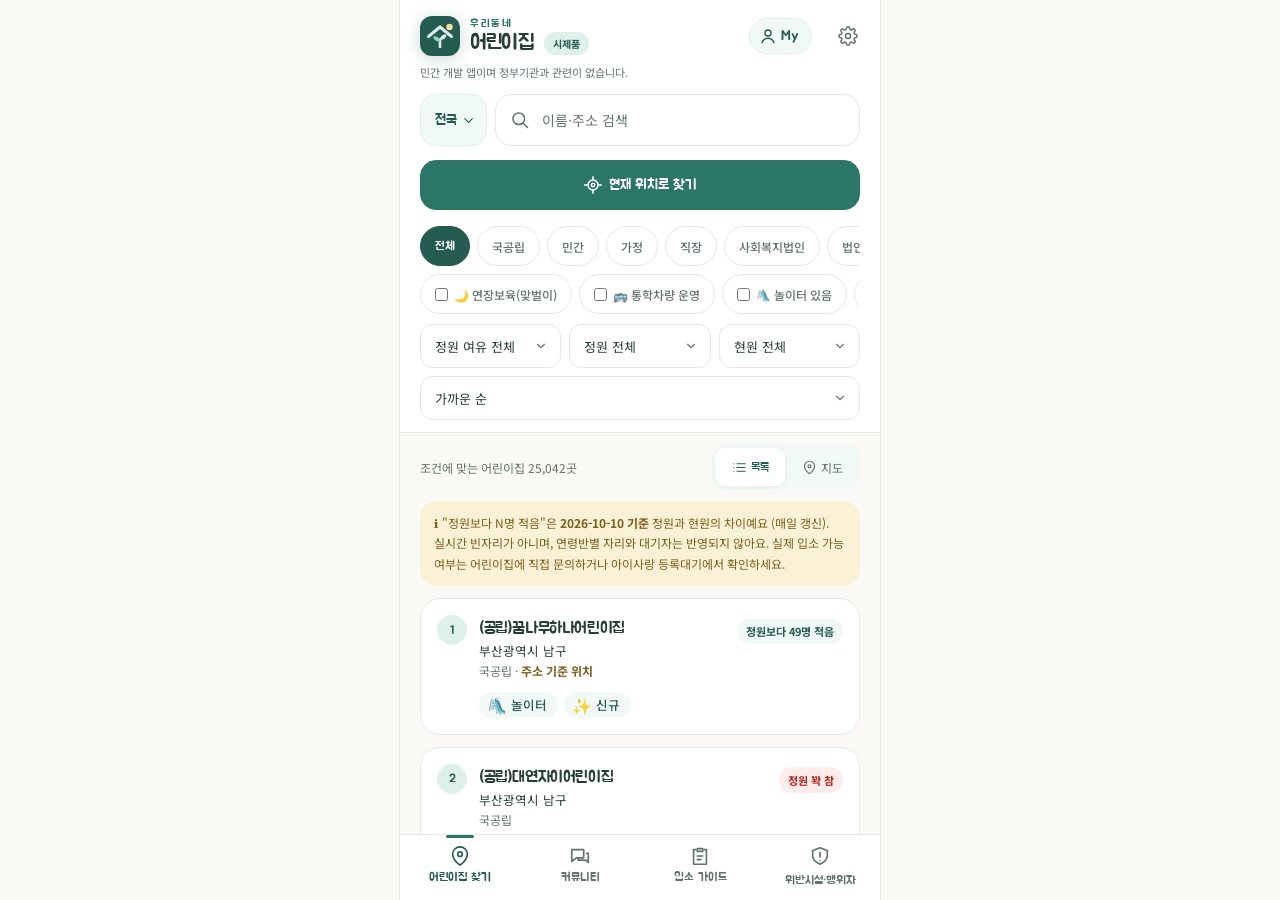
==== app/index.html @ 5fd199f4 "최신 앱 반영: 사진·커뮤니티·마이·평가(디자인), 전국 보기, 아이사랑 딥링크·등록대기·특수보육 필터 준비, 지도 스타일 ID, 지역 맞춤·클러스터 버그 수정, 매일 품질 점검(" ====
<!doctype html>
<html lang="ko">
<head>
<meta charset="utf-8">
<meta name="viewport" content="width=device-width, initial-scale=1, viewport-fit=cover">
<meta name="theme-color" content="#FFFFFF">
<title>우리동네 어린이집</title>
<link rel="preconnect" href="https://fonts.googleapis.com">
<link href="https://fonts.googleapis.com/css2?family=Jua&family=Noto+Sans+KR:wght@400;500;700&display=swap" rel="stylesheet">
<style>
  :root {
    --bg:#FAF9F5; --surface:#fff; --text:#253E36; --muted:#62736B; --line:#E3EAE5;
    --accent:#2B7668; --accent-strong:#245C52; --accent-soft:#DDF1EA; --accent-subtle:#F0F9F6;
    --warn:#7B601A; --warn-soft:#FBF1D6; --danger:#B3261E; --danger-soft:#FDECEA; --star:#E0A82E;
    --r12:12px; --r16:16px; --r20:20px;
  }
  /* 라이트가 기본, 설정에서 다크 선택 시 data-theme="dark" */
  :root { color-scheme:light; }
  :root[data-theme="dark"] {
    color-scheme:dark;
    --bg:#101614; --surface:#18201D; --text:#E6EEEA; --muted:#9DB0A7; --line:#2B3833;
    --accent:#5FB7A3; --accent-strong:#8ED6C4; --accent-soft:#1F3A33; --accent-subtle:#1A2B26;
    --warn:#E9CB7A; --warn-soft:#332B16; --danger:#F2A39C; --danger-soft:#3A1D1B; --star:#F0C04A;
  }
  :root[data-theme="dark"] .chip.on, :root[data-theme="dark"] .pager button[aria-current="page"] { background:var(--accent); border-color:var(--accent); color:#0E1F1A; }
  :root[data-theme="dark"] .brand-mark { background:var(--accent-soft); color:var(--accent-strong); }
  :root[data-theme="dark"] .btn.primary { color:#0E1F1A; }
  :root[data-theme="dark"] .btn.primary:hover { background:var(--accent-strong); }
  :root[data-theme="dark"] .house-art { background:var(--accent-soft); }
  :root[data-theme="dark"] .house-art > span { background:rgba(0,0,0,.45); color:var(--accent-strong); }
  :root[data-theme="dark"] select { background-image:url("data:image/svg+xml,%3Csvg xmlns='http://www.w3.org/2000/svg' viewBox='0 0 24 24' fill='none' stroke='%239DB0A7' stroke-width='2' stroke-linecap='round'%3E%3Cpath d='m6 9 6 6 6-6'/%3E%3C/svg%3E"); }
  /* Style Editor 다크 스타일이 없을 때 임시로 지도 밝기만 낮춘다 */
  :root[data-theme="dark"] #map:not(.styled) > div:first-child { filter:brightness(.8) contrast(.95); }
  :root[data-theme="dark"] .toast { background:var(--accent-soft); color:var(--text); }
  :root[data-font="small"] body { zoom:.92; }
  :root[data-font="large"] body { zoom:1.12; }
  * { box-sizing:border-box; }
  html, body { margin:0; height:100%; max-width:100%; overflow-x:hidden; }
  body { background:var(--bg); color:var(--text); font-family:"Noto Sans KR","Malgun Gothic",system-ui,sans-serif; font-size:14px; display:flex; flex-direction:column; word-break:keep-all; -webkit-font-smoothing:antialiased; }
  button, input, select, textarea { font:inherit; }
  :focus-visible { outline:3px solid #B69548; outline-offset:2px; }
  svg.i { width:20px; height:20px; stroke:currentColor; stroke-width:1.8; fill:none; stroke-linecap:round; stroke-linejoin:round; flex:none; }

  header.app-header { padding:14px 20px 12px; background:var(--surface); }
  .brand-row { display:flex; align-items:center; gap:10px; }
  [hidden] { display:none !important; }

  /* My page */
  .my-btn { margin-left:auto; display:inline-flex; align-items:center; gap:4px; height:36px; padding:0 12px 0 9px; border:1px solid var(--accent-soft); border-radius:99px; background:var(--accent-subtle); color:var(--accent-strong); font-family:var(--font-cute, inherit); font-size:14px; cursor:pointer; }
  .my-btn svg { width:18px; height:18px; }
  .brand-row .my-btn + .gear { margin-left:4px; }
  .fav-btn { margin-left:auto; color:var(--muted); }
  .fav-btn.on { color:#C2453A; } .fav-btn.on svg { fill:currentColor; }
  body.my-mode > header.app-header, body.my-mode > main, body.my-mode > nav.tabs { display:none; }
  .mypage { position:fixed; inset:0; z-index:12; display:flex; flex-direction:column; background:var(--bg); max-width:480px; margin:0 auto; }
  .my-body { flex:1; overflow:auto; padding:16px 20px 28px; display:grid; gap:14px; align-content:start; }
  .my-profile { display:flex; align-items:center; gap:12px; padding:16px; border-radius:var(--r20); background:var(--surface); border:1px solid var(--line); }
  .my-avatar { width:52px; height:52px; border-radius:99px; background:var(--accent-soft); color:var(--accent-strong); display:grid; place-items:center; flex:none; }
  .my-avatar svg { width:28px; height:28px; }
  .my-profile b { font-family:var(--font-cute, inherit); font-weight:400; font-size:18px; display:block; }
  .my-profile small { font-size:11px; color:var(--muted); }
  .my-login { margin-left:auto; flex:none; min-height:36px; border-radius:99px; font-size:12px; }
  .my-child { display:flex; align-items:center; gap:12px; width:100%; text-align:left; padding:14px 16px; border:0; border-radius:var(--r16); background:#FBF1D6; color:#7B601A; cursor:pointer; }
  .my-child b { display:block; font-size:14px; } .my-child small { font-size:11px; opacity:.85; }
  .my-child > svg:last-child { margin-left:auto; width:16px; height:16px; }
  .my-ic svg { width:26px; height:26px; }
  .my-stats { display:grid; grid-template-columns:repeat(3,1fr); background:var(--surface); border:1px solid var(--line); border-radius:var(--r16); }
  .my-stats button { border:0; background:none; padding:12px 4px; display:grid; gap:2px; cursor:pointer; color:var(--text); }
  .my-stats button + button { border-left:1px solid var(--line); }
  .my-stats b { font-family:var(--font-cute, inherit); font-weight:400; font-size:22px; color:var(--accent-strong); }
  .my-stats span { font-size:12px; color:var(--muted); }
  .my-sec { background:var(--surface); border:1px solid var(--line); border-radius:var(--r20); padding:14px 16px; display:grid; gap:8px; }
  .my-sec h3 { display:flex; align-items:center; gap:6px; font-size:15px; margin:0; }
  .my-sec h3 svg { width:18px; height:18px; color:var(--accent); }
  .my-sec-head { display:flex; align-items:center; justify-content:space-between; }
  .my-sec-head button { border:0; background:none; color:var(--muted); font-size:12px; cursor:pointer; padding:6px; }
  .my-empty { font-size:12px; color:var(--muted); margin:2px 0; }
  .my-dc { display:flex; align-items:center; gap:8px; width:100%; text-align:left; padding:12px 14px; border:1px solid var(--line); border-radius:var(--r12); background:var(--surface); cursor:pointer; color:inherit; }
  .my-dc > span { flex:1; min-width:0; } .my-dc b { display:block; font-size:14px; overflow:hidden; text-overflow:ellipsis; white-space:nowrap; } .my-dc small { font-size:11px; color:var(--muted); }
  .my-dc > svg:last-child { width:16px; height:16px; color:var(--muted); flex:none; }
  .my-unfav { border:0; background:none; color:#C2453A; cursor:pointer; padding:6px; display:grid; } .my-unfav svg { fill:currentColor; }
  .my-recent { display:flex; gap:8px; overflow-x:auto; scrollbar-width:none; padding-bottom:2px; }
  .my-chip { flex:0 0 auto; max-width:150px; text-align:left; border:1px solid var(--line); background:var(--bg); border-radius:var(--r12); padding:10px 12px; cursor:pointer; color:inherit; }
  .my-chip b { display:block; font-size:13px; overflow:hidden; text-overflow:ellipsis; white-space:nowrap; } .my-chip small { font-size:11px; color:var(--muted); }
  .my-compare-cta, .my-clear { width:100%; min-height:46px; border-radius:var(--r16); }
  .my-menu { background:var(--surface); border:1px solid var(--line); border-radius:var(--r20); overflow:hidden; }
  .my-menu > * { display:flex; align-items:center; gap:10px; width:100%; min-height:52px; padding:0 16px; border:0; border-bottom:1px solid var(--line); background:none; color:var(--text); font-size:14px; text-decoration:none; cursor:pointer; text-align:left; }
  .my-menu > *:last-child { border-bottom:0; }
  .my-menu svg { width:18px; height:18px; color:var(--accent); } .my-menu span { flex:1; } .my-menu small { color:var(--muted); font-size:12px; }
  .my-menu > * > svg:last-child { width:14px; height:14px; color:var(--muted); }
  .my-row { padding:8px 0; border-bottom:1px solid var(--line); } .my-row:last-child { border-bottom:0; }
  .my-row b { display:block; font-size:13px; font-weight:500; } .my-row small { font-size:11px; color:var(--muted); }
  .my-table-wrap { overflow-x:auto; border:1px solid var(--line); border-radius:var(--r16); background:var(--surface); }
  .my-table { width:100%; border-collapse:collapse; font-size:12px; min-width:320px; }
  .my-table th, .my-table td { padding:10px 8px; border-bottom:1px solid var(--line); text-align:center; vertical-align:middle; }
  .my-table thead th { font-family:var(--font-cute, inherit); font-weight:400; font-size:13px; color:var(--accent-strong); background:var(--accent-subtle); }
  .my-table tbody th { text-align:left; color:var(--muted); font-weight:500; white-space:nowrap; }
  .my-table tr:last-child > * { border-bottom:0; }
  .my-table td.best, .my-best-sample { color:#1E7A4C; font-weight:700; background:#E6F4EC; }
  .my-best-sample { padding:0 4px; border-radius:4px; }
  .my-class { display:grid; grid-template-columns:1fr 1fr; gap:8px; }
  .my-class div { background:var(--accent-subtle); border-radius:var(--r12); padding:12px; display:grid; gap:4px; }
  .my-class span { font-size:11px; color:var(--muted); } .my-class b { font-family:var(--font-cute, inherit); font-weight:400; font-size:20px; color:var(--accent-strong); }
  .my-child-form .btn { width:100%; }


  /* 귀여운 포인트 글꼴(Jua): 로고·제목·카드 이름·탭·버튼. 본문은 Noto Sans KR 유지 */
  :root { --font-cute:"Jua","Noto Sans KR","Malgun Gothic",sans-serif; }
  .wm-main, .wm-sub, .region, .section h2, .detail-name, .detail-header h2, .facts h3, .photos-head h3, .visit-note h3,
  ol.rank .t b, ol.rank .no, .metrics strong, .sheet-top h2, .card h3, .steps b, .hero h3,
  .cm-head h2, .cm-title, .cm-post h1, .cm-policy h3, .cm-fab, .cm-owner-head b, .cm-takedown b,
  nav.tabs button span, .btn.primary, .action-row .btn, .chip.on, .segments button[aria-pressed="true"], .pager button[aria-current="page"] {
    font-family:var(--font-cute); font-weight:400 !important;
  }
  .wm-main { font-size:23px; letter-spacing:-.3px; }
  .wm-sub { letter-spacing:.12em; }
  ol.rank .t b { font-size:17px; letter-spacing:-.2px; }
  .detail-name, .cm-head h2, .section h2 { font-size:24px; letter-spacing:-.3px; }
  .cm-title { font-size:17px; letter-spacing:-.2px; }
  nav.tabs button span { font-size:12px; }
  ol.rank .t small.area { display:block; color:var(--text); font-size:12.5px; }

  /* 시설 사진 */
  dialog#sheet { max-height:calc(100dvh - 40px); overflow:auto; }
  .photo-hero { position:relative; height:220px; background:#DDF1EA; }
  .photo-track { display:flex; height:100%; overflow-x:auto; scroll-snap-type:x mandatory; scrollbar-width:none; }
  .photo-track::-webkit-scrollbar { display:none; }
  .photo-track img { flex:0 0 100%; width:100%; height:100%; object-fit:cover; scroll-snap-align:start; cursor:zoom-in; }
  .photo-badge, .photo-index { position:absolute; bottom:10px; font-size:10px; padding:3px 9px; border-radius:99px; }
  .photo-badge { left:12px; background:rgba(255,255,255,.88); color:#245C52; font-weight:700; }
  .photo-index { right:12px; background:rgba(23,57,47,.7); color:#fff; }
  .photos-head { display:flex; align-items:baseline; gap:6px; margin-bottom:10px; }
  .photos-head h3 { font-size:16px; margin:0; }
  .photos-head span { font-size:12px; color:var(--muted); }
  .photo-strip { display:flex; gap:8px; overflow-x:auto; scrollbar-width:none; margin-bottom:10px; }
  .photo-strip .thumb { flex:0 0 72px; height:72px; padding:0; border:1px solid var(--line); border-radius:12px; overflow:hidden; cursor:pointer; background:none; }
  .photo-strip .thumb img { width:100%; height:100%; object-fit:cover; display:block; }
  .photo-empty { font-size:12px; color:var(--muted); margin:0; }
  .owner-upload { width:100%; display:flex; align-items:center; gap:10px; border:1px dashed #8BBFB2; background:var(--accent-subtle); color:var(--accent-strong); border-radius:var(--r16); padding:12px 14px; text-align:left; cursor:pointer; }
  .owner-upload span { display:grid; gap:2px; font-size:13px; }
  .owner-upload small { font-size:11px; color:var(--muted); }
  .owner-upload svg:last-child { margin-left:auto; width:16px; height:16px; }
  .upload-form fieldset { border:0; margin:0 0 16px; padding:0; display:grid; gap:8px; }
  .upload-form legend { font-size:14px; font-weight:700; margin-bottom:8px; padding:0; }
  .upload-form legend small { font-weight:400; color:var(--muted); font-size:11px; }
  .upload-form .field { display:grid; gap:6px; font-size:12px; color:var(--muted); }
  .upload-form .field input, .upload-form .field select, .upload-form .field textarea { width:100%; border:1px solid var(--line); border-radius:var(--r12); padding:10px 12px; font-size:14px; color:var(--text); background-color:var(--surface); }
  .upload-form .field input, .upload-form .field select { height:46px; }
  .upload-form .field input:focus, .upload-form .field textarea:focus { outline:none; border-color:var(--accent); box-shadow:0 0 0 2px var(--accent-soft); }
  .upload-form .note { margin:0; }
  .pick { display:flex; align-items:center; justify-content:center; gap:8px; min-height:52px; border:1px dashed #8BBFB2; border-radius:var(--r12); background:var(--accent-subtle); color:var(--accent-strong); font-weight:700; font-size:13px; cursor:pointer; }
  .pick input { position:absolute; width:1px; height:1px; opacity:0; }
  .pick:focus-within { outline:3px solid #B69548; outline-offset:2px; }
  .pick-grid { display:grid; grid-template-columns:repeat(4,1fr); gap:6px; }
  .pick-grid:empty { display:none; }
  .pick-item { position:relative; aspect-ratio:1; border-radius:10px; overflow:hidden; border:1px solid var(--line); }
  .pick-item img { width:100%; height:100%; object-fit:cover; display:block; }
  .pick-item button { position:absolute; top:3px; right:3px; width:24px; height:24px; border:0; border-radius:99px; background:rgba(23,57,47,.75); color:#fff; font-size:15px; line-height:1; cursor:pointer; }
  .upload-form .check { margin:0; font-size:12px; }
  .upload-form .submit { width:100%; min-height:50px; border-radius:var(--r16); margin:4px 0 8px; }
  .upload-form .submit:disabled { opacity:.45; cursor:not-allowed; }
  .upload-form .cm-pick { margin-bottom:4px; }
  .form-error { font-size:12px; color:var(--danger); background:var(--danger-soft); padding:10px 12px; border-radius:var(--r12); margin:0 0 8px; }
  .viewer-img { width:100%; max-height:56vh; object-fit:contain; border-radius:var(--r12); background:var(--bg); display:block; margin-bottom:10px; }
  .viewer-actions { display:flex; gap:8px; flex-wrap:wrap; }
  .viewer-actions .btn { flex:1; }
  .btn.danger { color:var(--danger); border-color:var(--danger-soft); background:var(--danger-soft); font-weight:700; }

  /* 커뮤니티 */
  body.post-mode > header.app-header, body.post-mode nav.tabs { display:none; }
  body.post-mode main { overflow:hidden; }
  body.post-mode #view-community.active { display:flex; flex-direction:column; height:100%; }
  .cm-head { display:flex; align-items:flex-start; justify-content:space-between; gap:12px; padding:18px 20px 8px; }
  .cm-head h2 { font-size:22px; letter-spacing:-.6px; margin:0; }
  .cm-head p { font-size:12px; color:var(--muted); margin:4px 0 0; }
  .badge.sample { background:#F5DEA0; color:#7B601A; }
  .cm-rules { position:relative; margin:8px 20px 4px; padding:16px; border-radius:var(--r16); background:#FDECEA; color:#8C1D18; border:1.5px solid #F2A39C; border-left:6px solid #B3261E; }
  .cm-rules b { font-size:14px !important; }
  .cm-rules strong { font-weight:700; text-decoration:underline; text-decoration-color:#F2A39C; text-underline-offset:3px; }
  .cm-rules ul { margin:8px 0 10px; padding-left:18px; display:grid; gap:4px; font-size:12px; line-height:1.6; }
  .cm-rules > a { font-size:12px; font-weight:700; color:#B3261E; }
  .cm-rules b { font-size:13px; } .cm-rules p { margin:4px 0 0; font-size:12px; line-height:1.7; }
  .cm-rules button { position:absolute; top:6px; right:6px; width:36px; height:36px; border:0; background:none; color:inherit; cursor:pointer; display:grid; place-items:center; border-radius:99px; }
  .cm-rules button svg { width:16px; height:16px; }
  .cm-rules a, .src a { color:inherit; font-weight:700; text-underline-offset:3px; }
  .cm-cats { padding:8px 20px 4px; }
  .cm-sort { display:flex; align-items:center; justify-content:space-between; padding:8px 20px 4px; font-size:12px; color:var(--muted); }
  .cm-sort .segments button { min-width:62px; height:34px; }
  .cm-list { list-style:none; margin:0; padding:8px 20px 12px; display:grid; gap:10px; }
  .cm-card { width:100%; display:grid; gap:6px; text-align:left; background:var(--surface); border:1px solid var(--line); border-radius:var(--r20); padding:16px; cursor:pointer; color:inherit; transition:border-color .15s; }
  .cm-card:hover { border-color:#8BBFB2; }
  .cm-blinded { background:var(--bg); border-style:dashed; }
  .cm-blinded .cm-title { color:var(--muted); font-size:14px; }
  .cm-cat { font-size:11px; font-weight:700; color:var(--accent-strong); }
  .cm-cat em { font-style:normal; font-weight:700; font-size:10px; background:#F5DEA0; color:#7B601A; padding:1px 6px; border-radius:99px; margin-left:4px; }
  .cm-title { font-size:16px; letter-spacing:-.4px; line-height:1.5; }
  .cm-body { font-size:13px; line-height:1.6; color:var(--muted); display:-webkit-box; -webkit-line-clamp:2; -webkit-box-orient:vertical; overflow:hidden; }
  .cm-daycare { display:inline-flex; align-items:center; gap:4px; justify-self:start; font-size:11px; color:var(--accent-strong); background:var(--accent-subtle); padding:4px 9px; border-radius:99px; }
  .cm-daycare svg { width:13px; height:13px; }
  .cm-meta { display:flex; justify-content:space-between; align-items:center; gap:8px; font-size:11px; color:var(--muted); margin-top:4px; }
  .cm-counts { display:flex; gap:10px; flex:none; }
  .cm-counts span { display:inline-flex; align-items:center; gap:3px; }
  .cm-counts svg { width:14px; height:14px; }
  .cm-counts .on { color:#C2453A; } .cm-counts .on svg { fill:currentColor; }
  .cm-empty { color:var(--muted); font-size:13px; padding:20px 0; text-align:center; list-style:none; }
  .cm-fab { position:fixed; z-index:15; right:max(16px, calc(50% - 224px)); bottom:calc(78px + env(safe-area-inset-bottom)); display:inline-flex; align-items:center; gap:6px; height:50px; padding:0 20px; border:0; border-radius:99px; background:#245C52; color:#fff; font-size:14px; font-weight:700; cursor:pointer; box-shadow:0 6px 20px rgba(36,92,82,.3); }
  .cm-fab:hover { background:var(--accent); }
  #view-community:not(.active) .cm-fab, body.post-mode .cm-fab { display:none; }
  .cm-post { padding:0 20px 20px; background:var(--surface); }
  .cm-post article { padding:16px 20px 18px; border-bottom:8px solid var(--bg); margin:0 -20px; }
  .cm-author { display:flex; align-items:center; gap:10px; }
  .cm-author b { font-size:13px; display:block; } .cm-author small { font-size:11px; color:var(--muted); }
  .cm-author .badge { margin-left:auto; }
  .cm-avatar { width:36px; height:36px; flex:none; border-radius:99px; background:var(--accent-soft); color:var(--accent-strong); display:grid; place-items:center; font-weight:700; font-size:14px; }
  .cm-avatar.sm { width:30px; height:30px; font-size:12px; }
  .cm-post h1 { font-size:20px; letter-spacing:-.5px; line-height:1.5; margin:16px 0 8px; }
  .cm-text { font-size:14px; line-height:1.8; margin:0 0 12px; }
  .cm-review-note { font-size:11px; color:#7B601A; background:#FBF1D6; padding:8px 10px; border-radius:var(--r12); margin:10px 0 0; }
  .cm-actions { display:flex; align-items:center; gap:14px; margin-top:14px; font-size:13px; color:var(--muted); }
  .cm-actions span { display:inline-flex; align-items:center; gap:4px; }
  .cm-actions svg { width:16px; height:16px; }
  .cm-like { display:inline-flex; align-items:center; gap:5px; height:38px; padding:0 14px; border:1px solid var(--line); border-radius:99px; background:var(--surface); color:var(--muted); font-size:13px; cursor:pointer; }
  .cm-like.on { color:#C2453A; border-color:#F2C4BE; background:#FDF1EF; font-weight:700; }
  .cm-like.on svg { fill:currentColor; }
  .cm-owner-reply { margin:14px 0 4px; padding:16px; border-radius:var(--r16); background:var(--accent-subtle); border-left:4px solid var(--accent); }
  .cm-owner-head { display:flex; align-items:center; gap:6px; color:var(--accent-strong); font-size:13px; }
  .cm-owner-head svg { width:16px; height:16px; }
  .cm-owner-head small { margin-left:auto; color:var(--muted); font-size:11px; }
  .cm-owner-reply p { margin:8px 0 6px; font-size:13px; line-height:1.7; }
  .cm-owner-by { font-size:11px; color:var(--muted); }
  .cm-owner-cta { margin:14px 0 4px; }
  .cm-comments { padding-top:8px; }
  .cm-comment { display:flex; gap:10px; padding:12px 0; border-bottom:1px solid var(--line); }
  .cm-comment b { font-size:12px; } .cm-comment small { font-size:11px; color:var(--muted); }
  .cm-comment p { margin:4px 0 0; font-size:13px; line-height:1.6; }
  .cm-del { margin-left:auto; flex:none; align-self:flex-start; border:0; background:none; color:var(--muted); font-size:11px; cursor:pointer; padding:4px; }
  .cm-delete, .cm-post > .btn { width:100%; margin-top:16px; }
  .cm-reply { display:flex; gap:8px; align-items:center; padding:10px 12px max(12px, env(safe-area-inset-bottom)) 20px; border-top:1px solid var(--line); background:var(--surface); flex:none; }
  .cm-reply input { flex:1; height:44px; border:1px solid var(--line); border-radius:99px; padding:0 16px; font-size:14px; background:var(--bg); color:var(--text); min-width:0; }
  .cm-reply input:focus { outline:none; border-color:var(--accent); }
  .cm-reply .icon-button { color:var(--accent-strong); }
  .cm-takedown { margin:16px 0; padding:16px; border-radius:var(--r16); background:#FBF1D6; color:#7B601A; }
  .cm-takedown b { font-size:14px; } .cm-takedown p { font-size:12px; line-height:1.7; margin:6px 0 10px; }
  .cm-takedown dl { margin:0; display:grid; gap:4px; font-size:12px; }
  .cm-takedown dl div { display:flex; gap:8px; } .cm-takedown dt { opacity:.75; min-width:60px; } .cm-takedown dd { margin:0; font-weight:700; }
  .cm-mine-blinded h3 { font-size:14px; margin:0 0 8px; }
  .cm-rights { width:100%; display:grid; gap:3px; text-align:left; border:1px solid var(--accent); background:var(--accent-subtle); color:var(--accent-strong); border-radius:var(--r12); padding:12px 14px; margin-bottom:12px; cursor:pointer; }
  .cm-rights b { font-size:14px; } .cm-rights small { font-size:11px; color:var(--muted); line-height:1.6; }
  .cm-write { padding:16px 20px 24px; display:grid; gap:16px; align-content:start; background:var(--surface); }
  .cm-write fieldset { border:0; margin:0; padding:0; }
  .cm-write legend, .cm-write .field > span { font-size:13px; font-weight:700; margin-bottom:8px; padding:0; display:block; color:var(--text); }
  .cm-write .field small { font-weight:400; color:var(--muted); }
  .cm-pick { display:flex; flex-wrap:wrap; gap:7px; }
  .cm-pick input { position:absolute; opacity:0; width:1px; height:1px; }
  .cm-pick .chip:focus-within { outline:3px solid #B69548; outline-offset:2px; }
  .cm-write .field { display:block; }
  .cm-write .field input, .cm-write textarea { width:100%; border:1px solid var(--line); border-radius:var(--r12); padding:12px; font-size:14px; background:var(--surface); color:var(--text); }
  .cm-write .field input { height:46px; }
  .cm-write .field input:focus { outline:none; border-color:var(--accent); box-shadow:0 0 0 2px var(--accent-soft); }
  .cm-guide { background:#FBF1D6; color:#7B601A; border-radius:var(--r16); padding:14px; }
  .cm-guide b { font-size:13px; } .cm-guide p { font-size:12px; line-height:1.7; margin:4px 0 0; }
  .cm-submit { width:100%; min-height:50px; border-radius:var(--r16); }
  .cm-submit:disabled { opacity:.45; cursor:not-allowed; }
  .cm-write .note { margin:0; }
  .cm-policy { padding:16px 20px 32px; background:var(--surface); }
  .cm-draft { font-size:12px; color:#7B601A; background:#FBF1D6; padding:10px 12px; border-radius:var(--r12); margin:0 0 8px; }
  .cm-policy section { padding:14px 0; border-bottom:1px solid var(--line); }
  .cm-policy h3 { font-size:15px; margin:0 0 8px; }
  .cm-policy ul { margin:0; padding-left:18px; display:grid; gap:6px; }
  .cm-policy li { font-size:13px; line-height:1.7; color:var(--text); }
  .cm-policy .src { padding:14px 0 0; }
  .search-area { display:flex; gap:8px; align-items:stretch; }
  .search-area .search-field { flex:1; min-width:0; }
  .radius-field { display:flex; align-items:center; gap:6px; min-height:44px; padding:0 0 0 14px; border:1px solid var(--line); border-radius:var(--r12); background:var(--surface); }
  .radius-field span { flex:none; font-size:12px; color:var(--muted); white-space:nowrap; }
  .radius-field select { flex:1; min-width:0; border:0; background-color:transparent; font-weight:700; color:var(--accent-strong); padding-left:0; min-height:42px; }
  .radius-field:focus-within { border-color:var(--accent); box-shadow:0 0 0 2px var(--accent-soft); }
  .region { flex:0 1 auto; max-width:42%; display:inline-flex; align-items:center; gap:4px; height:52px; padding:0 10px 0 14px; border:1px solid var(--accent-soft); background:var(--accent-subtle); color:var(--accent-strong); font-size:14px; font-weight:700; cursor:pointer; border-radius:var(--r16); }
  .region #regionLabel { overflow:hidden; text-overflow:ellipsis; white-space:nowrap; min-width:0; }
  .region svg { flex:none; }
  .region svg { width:15px; height:15px; }
  .region:hover { border-color:var(--accent); }
  .sheet-options.scroll { max-height:min(56vh, 440px); overflow:auto; padding-right:2px; }
  .sheet-options button.selected { background:var(--accent-subtle); border-color:var(--accent); color:var(--accent-strong); font-weight:700; }
  .sheet-options button small { color:var(--muted); font-weight:400; font-size:12px; }
  .sheet-back { display:inline-flex; align-items:center; gap:2px; border:0; background:none; color:var(--accent-strong); font-size:12px; font-weight:700; padding:6px 0; margin:-4px 0 6px; cursor:pointer; }
  .sheet-back svg { width:14px; height:14px; }
  .brand-mark { display:block; width:40px; height:40px; flex:none; filter:drop-shadow(0 3px 8px rgba(36,92,82,.22)); }
  h1.wordmark { display:flex; flex-direction:column; gap:1px; margin:0; line-height:1.1; }
  .wm-sub { font-size:11px; font-weight:700; letter-spacing:.18em; color:var(--accent); }
  .wm-main { font-size:21px; font-weight:700; letter-spacing:-.8px; color:var(--text); }
  .brand-row > .badge { align-self:flex-end; margin-bottom:3px; }
  header h1 { margin:0; font-size:20px; letter-spacing:-.6px; }
  header p { margin:6px 0 0; font-size:11px; color:var(--muted); }
  main { flex:1; overflow:auto; }
  .view { display:none; } .view.active { display:block; }

  nav.tabs { display:grid; background:var(--surface); border-top:1px solid var(--line); padding-bottom:env(safe-area-inset-bottom); }
  nav.tabs button { position:relative; border:0; background:none; color:var(--muted); font-size:11px; padding:10px 4px 12px; cursor:pointer; display:flex; flex-direction:column; align-items:center; gap:3px; min-height:62px; }
  nav.tabs button svg { width:22px; height:22px; }
  nav.tabs button[aria-selected="true"] { color:var(--accent-strong); font-weight:700; }
  nav.tabs button[aria-selected="true"]::before { content:""; position:absolute; top:0; left:calc(50% - 14px); width:28px; height:3px; border-radius:99px; background:var(--accent); }

  .toolbar { display:flex; flex-wrap:wrap; gap:8px; padding:4px 20px 12px; background:var(--surface); }
  .toolbar > * { flex:1 1 120px; min-width:0; }
  .name { overflow-wrap:anywhere; }
  select, .btn { font-size:13px; min-height:44px; padding:10px 14px; border-radius:var(--r12); border:1px solid var(--line); background-color:var(--surface); color:var(--text); text-decoration:none; display:inline-flex; align-items:center; justify-content:center; gap:6px; }
  select { appearance:none; -webkit-appearance:none; padding-right:34px; background-image:url("data:image/svg+xml,%3Csvg xmlns='http://www.w3.org/2000/svg' viewBox='0 0 24 24' fill='none' stroke='%2362736B' stroke-width='2' stroke-linecap='round'%3E%3Cpath d='m6 9 6 6 6-6'/%3E%3C/svg%3E"); background-repeat:no-repeat; background-position:right 12px center; background-size:14px; }
  .btn { cursor:pointer; font-weight:500; }
  .btn.primary { background:var(--accent); border-color:var(--accent); color:#fff; font-weight:700; }
  .btn.primary:hover { background:#245C52; }
  #locate { flex-basis:100%; border-radius:var(--r16); min-height:50px; font-size:14px; }

  .filters { padding:0 20px 8px; background:var(--surface); border-bottom:1px solid var(--line); }
  .chips { display:flex; gap:7px; overflow-x:auto; padding:4px 0; scrollbar-width:none; }
  .chips::-webkit-scrollbar { display:none; }
  .chip { flex:0 0 auto; font-size:12px; font-weight:500; height:40px; padding:0 14px; display:inline-flex; align-items:center; border-radius:999px; border:1px solid var(--line); background-color:var(--surface); color:var(--muted); cursor:pointer; white-space:nowrap; }
  select.chip { padding-right:32px; min-height:40px; }
  .chip.on { background:#245C52; border-color:#245C52; color:#fff; font-weight:700; }
  .chip.toggle:has(input:checked) { background:var(--accent-subtle); border-color:var(--accent); color:var(--accent-strong); font-weight:700; }
  .chip.toggle input { accent-color:var(--accent); margin:0 6px 0 0; }
  .toolbar.tight { padding:6px 0 4px; background:none; }

  #map { height:42vh; min-height:240px; margin:16px 20px 0; border-radius:var(--r20); border:1px solid var(--line); background:var(--accent-subtle); overflow:hidden; }
  .map-fallback { display:flex; align-items:center; justify-content:center; text-align:center; color:var(--muted); font-size:13px; line-height:1.7; padding:24px; height:100%; }
  .notice { margin:12px 20px; padding:12px 14px; border-radius:var(--r16); font-size:12px; line-height:1.7; background:var(--warn-soft); color:var(--warn); }

  ol.rank { list-style:none; margin:0; padding:0 20px 16px; display:grid; gap:12px; }
  ol.rank > li { background:var(--surface); border:1px solid var(--line); border-radius:var(--r20); transition:border-color .15s; }
  ol.rank > li:hover, ol.rank > li.open { border-color:#8BBFB2; }
  ol.rank .head { display:grid; grid-template-columns:30px 1fr auto; gap:12px; align-items:start; padding:16px; cursor:pointer; background:none; border:0; width:100%; text-align:left; color:inherit; }
  ol.rank .no { width:30px; height:30px; border-radius:50%; background:var(--accent-soft); color:var(--accent-strong); font-weight:700; display:flex; align-items:center; justify-content:center; font-size:12px; }
  ol.rank .t { min-width:0; }
  ol.rank .t b { display:block; font-size:16px; letter-spacing:-.4px; line-height:26px; overflow:hidden; text-overflow:ellipsis; white-space:nowrap; }
  ol.rank .t small { color:var(--muted); font-size:12px; }
  ol.rank .detail { display:none; padding:12px 16px 16px; border-top:1px solid var(--line); }
  ol.rank li.open .detail { display:block; }
  .seat { font-size:11px; font-weight:700; padding:5px 9px; border-radius:999px; white-space:nowrap; background:var(--bg); color:var(--muted); margin-top:3px; }
  .seat.ok { background:var(--accent-subtle); color:var(--accent-strong); }
  .seat.few { background:var(--warn-soft); color:var(--warn); }
  .seat.full { background:var(--danger-soft); color:var(--danger); }
  .tags { display:flex; flex-wrap:wrap; gap:6px; margin-top:8px; }
  .tag { display:inline-flex; align-items:center; gap:4px; font-size:12.5px; font-weight:500; padding:4px 11px 4px 8px; border-radius:999px; background:var(--accent-subtle); color:var(--accent-strong); line-height:1.4; }
  .tag i { font-style:normal; font-size:16px; line-height:1; }
  ol.rank .head > .tags { grid-column:2 / -1; margin-top:0; }
  /* 인증 학부모 별점 */
  .tag.rating { background:#245C52; color:#fff; font-weight:700; }
  .tag.rating i { color:#F5DEA0; } .tag.rating small { font-weight:400; opacity:.85; font-size:11px; }
  .tag.rating.mine { background:#fff; color:#245C52; border:1px solid #8BBFB2; } .tag.rating.mine i { color:#E0A82E; }
  .rating-sec { border:1px solid var(--line); border-radius:var(--r20); padding:16px; display:grid; gap:12px; }
  .rating-head { display:flex; align-items:center; justify-content:space-between; gap:8px; }
  .rating-head h3 { font-size:16px; margin:0; }
  .verified-badge { font-size:11px; font-weight:700; color:#245C52; background:var(--accent-soft); padding:3px 9px; border-radius:99px; white-space:nowrap; }
  .rating-empty { font-size:13px; line-height:1.7; color:var(--muted); margin:0; } .rating-empty b { color:var(--text); }
  .rating-demo summary { font-size:12px; font-weight:700; color:var(--accent-strong); cursor:pointer; padding:4px 0; }
  .rating-summary { position:relative; display:grid; gap:12px; padding-top:6px; }
  .rating-summary.demo { opacity:.75; padding:12px; border:1px dashed #E0C77A; border-radius:var(--r12); margin-top:8px; }
  .rating-summary.demo > .badge { justify-self:start; }
  .rating-big { display:flex; align-items:center; gap:10px; }
  .rating-big strong { font-family:var(--font-cute, inherit); font-weight:400; font-size:34px; color:var(--text); line-height:1; }
  .rating-big small { font-size:12px; color:var(--muted); }
  .stars-view { display:inline-flex; gap:1px; font-size:16px; line-height:1; }
  .stars-view.lg { font-size:22px; }
  .stars-view span { background:linear-gradient(90deg, #E0A82E var(--fill), #DDE3DF var(--fill)); -webkit-background-clip:text; background-clip:text; color:transparent; }
  .rating-items { margin:0; display:grid; gap:7px; }
  .rating-items div { display:grid; grid-template-columns:72px 1fr; align-items:center; gap:10px; font-size:12px; }
  .rating-items dt { color:var(--muted); } .rating-items dd { margin:0; display:flex; align-items:center; gap:8px; }
  .rating-items .bar { flex:1; height:8px; border-radius:99px; background:var(--accent-subtle); overflow:hidden; }
  .rating-items .bar span { display:block; height:100%; background:#E0A82E; border-radius:99px; }
  .rating-items b { width:24px; text-align:right; font-size:12px; }
  .rating-mine { display:flex; align-items:center; gap:8px; font-size:12px; background:var(--accent-subtle); padding:10px 12px; border-radius:var(--r12); flex-wrap:wrap; }
  .rating-mine > span:first-child { font-weight:700; color:var(--accent-strong); } .rating-mine small { color:var(--muted); margin-left:auto; }
  .rate-cta { width:100%; min-height:48px; border-radius:var(--r16); background:var(--accent-subtle); border-color:transparent; color:var(--accent-strong); font-weight:700; }
  .rating-sec .note { margin:0; }
  .opt-radio { display:flex; align-items:center; gap:10px; min-height:48px; border:1px solid var(--line); border-radius:var(--r12); padding:10px 14px; font-size:13px; cursor:pointer; }
  .opt-radio:has(input:checked) { border-color:var(--accent); background:var(--accent-subtle); color:var(--accent-strong); font-weight:700; }
  .opt-radio input { accent-color:var(--accent); }
  .rate-row { display:flex; align-items:center; justify-content:space-between; padding:6px 0; border-bottom:1px solid var(--line); font-size:14px; }
  .rate-stars button { border:0; background:none; font-size:28px; line-height:1; padding:2px; color:#DDE3DF; cursor:pointer; min-width:36px; min-height:40px; }
  .rate-stars button.on { color:#E0A82E; }
  .rate-form .btn.danger { width:100%; }
  .tag.stat { background:#FBF1D6; color:#7B601A; } .tag.stat em { font-style:normal; font-weight:700; }
  .tag.gray { padding-left:11px; }
  .tag.gray { background:var(--bg); color:var(--muted); border:1px solid var(--line); }
  .badge { font-size:10px; font-weight:700; padding:4px 9px; border-radius:999px; background:var(--accent-soft); color:var(--accent-strong); white-space:nowrap; vertical-align:3px; }
  .meta { font-size:12px; line-height:1.7; color:var(--muted); margin-top:4px; }
  .detail > .meta:first-child { color:var(--text); font-size:13px; margin-top:0; }
  .actions { display:flex; gap:8px; margin-top:14px; flex-wrap:wrap; }
  .actions .btn { flex:1 1 auto; }
  .actions .btn.primary { flex:2 1 100%; border-radius:var(--r16); min-height:48px; }
  .more { display:grid; grid-template-columns:1fr 1fr; gap:8px; margin-top:8px; }
  .more .btn { font-size:12px; text-align:center; background:var(--accent-subtle); border-color:transparent; color:var(--accent-strong); }
  .panel { margin-top:12px; padding:16px; border-radius:var(--r16); background:var(--accent-subtle); }
  .panel h4 { margin:0 0 10px; font-size:14px; }
  .stars { display:flex; justify-content:space-between; align-items:center; margin:4px 0; font-size:13px; }
  .stars span button { border:0; background:none; font-size:22px; padding:0 1px; cursor:pointer; color:var(--line); min-width:28px; }
  .stars span button.on { color:var(--star); }
  .check { display:flex; gap:10px; align-items:flex-start; font-size:13px; line-height:1.6; margin:8px 0; }
  .check input { accent-color:var(--accent); margin-top:4px; width:16px; height:16px; flex:none; }
  textarea { width:100%; font-size:13px; border:1px solid var(--line); border-radius:var(--r12); padding:10px 12px; background:var(--surface); color:var(--text); }
  textarea:focus { outline:none; border-color:var(--accent); box-shadow:0 0 0 2px var(--accent-soft); }
  .note { font-size:11px; line-height:1.7; color:var(--muted); margin-top:8px; }
  .link-grid { display:grid; grid-template-columns:1fr 1fr; gap:8px; margin-top:6px; }
  .link-grid .btn { margin:0; font-size:12px; justify-content:flex-start; text-align:left; }
  .link-grid .btn.primary { grid-column:1 / -1; justify-content:center; }
  .src { font-size:11px; line-height:1.7; color:var(--muted); padding:0 20px 16px; }

  .section { padding:20px; } .section h2 { font-size:22px; letter-spacing:-.6px; margin:0 0 4px; }
  .hero { border-radius:var(--r20); background:var(--accent-soft); color:var(--accent-strong); padding:20px; margin-top:12px; }
  .hero svg { width:26px; height:26px; }
  .hero h3 { font-size:17px; line-height:1.6; margin:10px 0 4px; letter-spacing:-.4px; }
  .hero p { font-size:12px; margin:0; }
  .card { background:var(--surface); border:1px solid var(--line); border-radius:var(--r20); padding:18px; margin-top:12px; }
  .card h3 { margin:0 0 4px; font-size:16px; } .card p { margin:0 0 14px; font-size:12px; color:var(--muted); }
  .card .btn { margin:4px 4px 0 0; }
  .steps { list-style:none; padding:0; margin:0 0 12px; counter-reset:s; }
  .steps li { counter-increment:s; position:relative; padding:0 0 18px 42px; }
  .steps li:not(:last-child)::after { content:""; position:absolute; left:14px; top:33px; bottom:4px; width:1px; background:var(--line); }
  .steps li::before { content:counter(s); position:absolute; left:0; top:0; width:29px; height:29px; border-radius:50%; background:var(--accent-soft); color:var(--accent-strong); font-weight:700; font-size:13px; display:flex; align-items:center; justify-content:center; }
  .steps b { display:block; font-size:14px; line-height:29px; } .steps p { margin:2px 0 0; font-size:12px; line-height:1.7; color:var(--muted); }

  .search-area { padding:2px 20px 10px; background:var(--surface); }
  .search-field { height:52px; border:1px solid var(--line); border-radius:var(--r16); display:flex; align-items:center; gap:10px; padding:0 6px 0 14px; color:var(--muted); background:var(--surface); }
  .search-field:focus-within { border-color:var(--accent); box-shadow:0 0 0 2px var(--accent-soft); }
  .search-field input { border:0; outline:none; background:none; min-width:0; flex:1; color:var(--text); font-size:14px; }
  .search-field input::placeholder { color:var(--muted); }
  .search-field input::-webkit-search-cancel-button { display:none; }
  .clear-search { width:40px; height:40px; border:0; background:none; color:var(--muted); font-size:22px; cursor:pointer; border-radius:99px; }
  .view-row { display:flex; align-items:center; justify-content:space-between; gap:10px; padding:12px 20px 0; }
  .result-count { font-size:12px; color:var(--muted); min-width:0; }
  .segments { display:flex; flex:none; background:var(--accent-subtle); padding:3px; border-radius:var(--r12); gap:2px; }
  .segments button { min-width:70px; height:38px; border:0; border-radius:10px; background:none; display:flex; align-items:center; justify-content:center; gap:4px; font-size:12px; color:var(--muted); cursor:pointer; }
  .segments svg { width:15px; height:15px; }
  .segments button[aria-pressed="true"] { background:var(--surface); color:var(--accent-strong); font-weight:700; box-shadow:0 1px 5px rgba(36,92,82,.08); }
  .pager { display:flex; justify-content:center; align-items:center; gap:4px; padding:4px 16px 20px; }
  .pager button { min-width:34px; height:40px; padding:0 6px; border-radius:var(--r12); border:1px solid var(--line); background:var(--surface); color:var(--muted); font-size:13px; font-weight:500; cursor:pointer; }
  .pager button:hover:not(:disabled) { border-color:#8BBFB2; color:var(--accent-strong); }
  .pager button[aria-current="page"] { background:#245C52; border-color:#245C52; color:#fff; font-weight:700; }
  .pager button:disabled { opacity:.35; cursor:default; }
  .pager .gap { color:var(--muted); padding:0 2px; }
  .view-row { scroll-margin-top:8px; }
  #view-map[data-mode="list"] #map { display:none; }
  #view-map[data-mode="map"] .list-only { display:none; }
  #view-map[data-mode="map"] #map { height:calc(100dvh - 260px); min-height:320px; margin-bottom:16px; }
  /* 상세 화면 */
  body.detail-mode > header.app-header, body.detail-mode nav.tabs { display:none; }
  body.detail-mode main { overflow:hidden; }
  #view-detail.active { display:flex; flex-direction:column; height:100%; }
  .detail-header { height:56px; display:flex; align-items:center; gap:4px; padding:0 20px 0 8px; background:var(--surface); border-bottom:1px solid var(--line); flex:none; }
  .detail-header h2 { font-size:15px; margin:0; flex:1; }
  .icon-button { width:44px; height:44px; display:grid; place-items:center; border:0; background:none; color:var(--text); border-radius:99px; cursor:pointer; }
  .icon-button:hover { background:var(--accent-subtle); }
  .detail-body { flex:1; min-height:0; overflow:auto; }
  .house-art { height:158px; background:#DDF1EA; position:relative; overflow:hidden; }
  .house-art > svg { width:100%; height:100%; display:block; }
  .static-map img { width:100%; height:100%; object-fit:cover; display:block; }
  .static-map.dim img { filter:brightness(.78) saturate(.9); }
  .static-map.failed img { display:none; }
  .house-art > span { position:absolute; right:16px; bottom:10px; background:rgba(255,255,255,.75); padding:3px 8px; border-radius:99px; font-size:10px; color:#245C52; }
  .detail-content { padding:20px; display:grid; gap:20px; background:var(--surface); }
  .detail-content .seat { margin:0; vertical-align:3px; }
  .detail-name { font-size:22px; line-height:32px; letter-spacing:-.6px; margin:10px 0 0; overflow-wrap:anywhere; }
  .detail-address { font-size:13px; color:var(--muted); margin:4px 0 0; line-height:1.6; }
  .metrics { display:grid; grid-template-columns:repeat(3,1fr); background:var(--accent-subtle); border-radius:var(--r16); padding:16px; }
  .metrics div { display:grid; gap:5px; }
  .metrics div + div { border-left:1px solid var(--line); padding-left:14px; }
  .metrics span { font-size:11px; color:var(--muted); }
  .metrics strong { font-size:18px; color:var(--accent-strong); }
  .geo-note { margin:8px 0 0; padding:8px 10px; border-radius:var(--r12); background:var(--warn-soft); color:var(--warn); font-size:12px; line-height:1.6; }
  .geo-mini { color:var(--warn); font-weight:700; }
  .facts h3 { font-size:16px; margin:0 0 4px; }
  .facts dl { margin:0; display:grid; }
  .facts dl > div { display:flex; justify-content:space-between; gap:12px; padding:11px 0; border-bottom:1px solid var(--line); font-size:13px; }
  .facts dt { color:var(--muted); } .facts dd { margin:0; text-align:right; font-weight:500; }
  .facts small { color:var(--muted); font-weight:400; }
  .visit-note { background:var(--warn-soft); border-radius:var(--r16); padding:16px; }
  .visit-note h3 { color:var(--warn); font-size:14px; margin:0 0 6px; }
  .visit-note p { font-size:12px; line-height:1.8; color:var(--warn); margin:0; }
  .detail-content .more { margin:0; }
  .detail-content .slot:empty { display:none; }
  .detail-content .slot .panel { margin:0; }
  .info-shortcut { border:0; border-radius:var(--r12); background:var(--accent-subtle); min-height:48px; display:flex; align-items:center; gap:8px; padding:10px 14px; color:var(--accent-strong); font-size:13px; font-weight:500; text-align:left; cursor:pointer; }
  .info-shortcut svg:last-child { margin-left:auto; width:16px; height:16px; }
  .source-note { border-top:1px solid var(--line); padding-top:14px; margin:0; font-size:11px; line-height:1.8; color:var(--muted); }
  .detail-actions { padding:12px 20px max(16px, env(safe-area-inset-bottom)); border-top:1px solid var(--line); background:var(--surface); flex:none; }
  .action-row { display:flex; gap:10px; }
  .action-row .btn { min-height:50px; border-radius:var(--r16); font-weight:700; font-size:14px; border:0; }
  .action-row .secondary { flex:0 0 128px; background:var(--accent-soft); color:var(--accent-strong); }
  .action-row .secondary:disabled { opacity:.5; }
  .action-row .primary { flex:1; }
  ol.rank .head:hover .t b { color:var(--accent-strong); }
  .empty-row { padding:16px 0; color:var(--muted); }

  /* 시트 · 토스트 */
  dialog#sheet { border:0; border-radius:24px; padding:22px; color:var(--text); background:var(--surface); max-width:360px; width:calc(100% - 40px); box-shadow:0 24px 64px rgba(37,62,54,.2); }
  dialog#sheet::backdrop { background:rgba(23,57,47,.35); backdrop-filter:blur(3px); }
  .sheet-top { display:flex; align-items:center; justify-content:space-between; gap:8px; margin-bottom:6px; }
  .sheet-top h2 { font-size:18px; margin:0; }
  .sheet-copy { font-size:12px; color:var(--muted); line-height:1.7; margin:0 0 14px; }
  .sheet-options { display:grid; gap:8px; }
  .sheet-options button { min-height:50px; border:1px solid var(--line); background:var(--surface); color:var(--text); padding:12px 16px; border-radius:var(--r12); text-align:left; display:flex; justify-content:space-between; align-items:center; cursor:pointer; font-size:14px; }
  .sheet-options button:hover { background:var(--accent-subtle); border-color:var(--accent); color:var(--accent-strong); }
  .sheet-options svg { width:16px; height:16px; }
  .toast { position:fixed; z-index:20; left:50%; bottom:96px; transform:translateX(-50%); width:min(440px, calc(100% - 40px)); border-radius:14px; background:#245C52; color:#fff; padding:13px 16px; font-size:12px; line-height:1.7; opacity:0; pointer-events:none; transition:opacity .15s; box-shadow:0 4px 20px rgba(37,62,54,.2); }
  .toast.visible { opacity:1; }
  @media (min-width:760px) { body { max-width:480px; margin:0 auto; box-shadow:0 0 0 1px var(--line); } }
  /* 설정 */
  .brand-row .gear { margin-left:auto; margin-right:-10px; color:var(--muted); }
  body.settings-mode > header.app-header, body.settings-mode > main, body.settings-mode > nav.tabs { display:none; }
  #settings { flex:1; display:flex; flex-direction:column; min-height:0; background:var(--bg); }
  #settings[hidden] { display:none; }
  .set-body { flex:1; overflow:auto; padding:8px 20px 32px; }
  .set-h { font-size:12px; color:var(--muted); font-weight:700; margin:20px 4px 8px; display:flex; gap:6px; align-items:center; }
  .set-group { background:var(--surface); border:1px solid var(--line); border-radius:var(--r16); overflow:hidden; }
  .set-row { display:flex; align-items:center; justify-content:space-between; gap:12px; min-height:56px; padding:12px 16px; border-bottom:1px solid var(--line); font-size:14px; color:var(--text); text-decoration:none; }
  .set-group > :last-child { border-bottom:0; }
  .set-row.col { flex-direction:column; align-items:stretch; }
  .set-row b { font-weight:500; }
  .set-row small { display:block; font-size:11px; color:var(--muted); margin-top:3px; line-height:1.6; }
  .set-row select { min-height:40px; max-width:55%; }
  .set-row.off { opacity:.55; }
  .set-row.link span[aria-hidden] { color:var(--muted); font-size:20px; }
  .set-row .muted { color:var(--muted); font-size:13px; text-align:right; }
  .set-note { font-size:11px; color:var(--muted); line-height:1.7; padding:10px 16px; margin:0; }
  .set-seg { display:flex; background:var(--accent-subtle); padding:3px; border-radius:var(--r12); gap:2px; }
  .set-seg button { flex:1; min-height:38px; border:0; border-radius:10px; background:none; color:var(--muted); font-size:13px; cursor:pointer; }
  .set-seg button[aria-checked="true"] { background:var(--surface); color:var(--accent-strong); font-weight:700; box-shadow:0 1px 5px rgba(0,0,0,.08); }
  input.switch { appearance:none; -webkit-appearance:none; width:46px; height:28px; border-radius:99px; background:var(--line); position:relative; cursor:pointer; flex:none; transition:background .15s; margin:0; }
  input.switch::after { content:""; position:absolute; top:3px; left:3px; width:22px; height:22px; border-radius:50%; background:#fff; box-shadow:0 1px 3px rgba(0,0,0,.25); transition:transform .15s; }
  input.switch:checked { background:var(--accent); }
  input.switch:checked::after { transform:translateX(18px); }
  input.switch:disabled { cursor:default; }
  .danger-btn { min-height:38px; padding:8px 12px; color:var(--danger); border-color:var(--danger-soft); background:var(--danger-soft); font-size:12px; }
  .danger-btn:disabled { opacity:.45; }
  @media (prefers-reduced-motion:reduce) { * { transition:none !important; } }
</style>
</head>
<body>
<header class="app-header">
  <div class="brand-row"><svg class="brand-mark" viewBox="0 0 40 40" aria-hidden="true"><rect width="40" height="40" rx="12" fill="#245C52"/><circle cx="29.5" cy="11" r="3.2" fill="#F5DEA0"/><path d="M8.5 20.5 20 11l11.5 9.5" fill="none" stroke="#DDF1EA" stroke-width="3" stroke-linecap="round" stroke-linejoin="round"/><path d="M20 31v-7.5" stroke="#DDF1EA" stroke-width="2.6" stroke-linecap="round"/><path d="M20 25.5c-4.6.3-6.6-2.2-6.6-5.2 4.3-.2 6.6 2 6.6 5.2Z" fill="#8FD6C4"/><path d="M20 24c.1-3.6 2.4-5.6 6.4-5.4-.1 3.4-2.4 5.6-6.4 5.4Z" fill="#DDF1EA"/></svg><h1 class="wordmark"><span class="wm-sub">우리동네</span><span class="wm-main">어린이집</span></h1><span class="badge">시제품</span>
    <button type="button" class="my-btn" id="openMy" aria-label="My page"><svg class="i" viewBox="0 0 24 24" aria-hidden="true"><circle cx="12" cy="8" r="4"/><path d="M4 21c1.5-4 4.5-6 8-6s6.5 2 8 6"/></svg><span>My</span></button><button type="button" class="icon-button gear" id="openSettings" aria-label="설정"><svg class="i" viewBox="0 0 24 24" aria-hidden="true"><circle cx="12" cy="12" r="3"/><path d="M19.4 15a1.7 1.7 0 0 0 .3 1.8l.1.1a2 2 0 1 1-2.8 2.8l-.1-.1a1.7 1.7 0 0 0-1.8-.3 1.7 1.7 0 0 0-1 1.5V21a2 2 0 1 1-4 0v-.1a1.7 1.7 0 0 0-1.1-1.5 1.7 1.7 0 0 0-1.8.3l-.1.1a2 2 0 1 1-2.8-2.8l.1-.1a1.7 1.7 0 0 0 .3-1.8 1.7 1.7 0 0 0-1.5-1H3a2 2 0 1 1 0-4h.1a1.7 1.7 0 0 0 1.5-1.1 1.7 1.7 0 0 0-.3-1.8l-.1-.1a2 2 0 1 1 2.8-2.8l.1.1a1.7 1.7 0 0 0 1.8.3H9a1.7 1.7 0 0 0 1-1.5V3a2 2 0 1 1 4 0v.1a1.7 1.7 0 0 0 1 1.5 1.7 1.7 0 0 0 1.8-.3l.1-.1a2 2 0 1 1 2.8 2.8l-.1.1a1.7 1.7 0 0 0-.3 1.8V9a1.7 1.7 0 0 0 1.5 1H21a2 2 0 1 1 0 4h-.1a1.7 1.7 0 0 0-1.5 1Z"/></svg></button></div>
  <p>민간 개발 앱이며 정부기관과 관련이 없습니다.</p>
</header>
<main>
  <section class="view active" id="view-map" data-mode="list">
    <div class="search-area">
      <button type="button" class="region" id="regionBtn" aria-haspopup="dialog"><span id="regionLabel">지역 선택</span><svg class="i" viewBox="0 0 24 24" aria-hidden="true"><path d="m6 9 6 6 6-6"/></svg></button>
      <label class="search-field"><svg class="i" viewBox="0 0 24 24" aria-hidden="true"><circle cx="10.5" cy="10.5" r="7"/><path d="m16 16 5 5"/></svg><input id="q" type="search" autocomplete="off" placeholder="이름·주소 검색" aria-label="어린이집 이름 또는 주소 검색"><button type="button" class="clear-search" id="qClear" aria-label="검색어 지우기" hidden>×</button></label>
    </div>
    <div class="toolbar">
      <select id="sido" aria-label="시도" hidden></select>
      <select id="sigungu" aria-label="시군구" hidden></select>
      <label class="radius-field" hidden><span>내 위치 반경</span>
        <select id="radius" aria-label="내 위치 반경 (현재 위치로 찾을 때 적용)">
          <option value="0">제한 없음</option><option value="500">500m 이내</option>
          <option value="1000">1km 이내</option><option value="3000" selected>3km 이내</option>
        </select>
      </label>
      <button class="btn primary" id="locate"><svg class="i" viewBox="0 0 24 24" aria-hidden="true"><circle cx="12" cy="12" r="6"/><circle cx="12" cy="12" r="2"/><path d="M12 2v3m0 14v3M2 12h3m14 0h3"/></svg>현재 위치로 찾기</button>
    </div>
    <div class="filters" id="filters">
      <div class="chips" role="group" aria-label="유형">
        <button class="chip on" data-type="">전체</button>
        <button class="chip" data-type="국공립">국공립</button>
        <button class="chip" data-type="민간">민간</button>
        <button class="chip" data-type="가정">가정</button>
        <button class="chip" data-type="직장">직장</button>
        <button class="chip" data-type="사회복지법인">사회복지법인</button>
        <button class="chip" data-type="법인·단체등">법인·단체</button>
        <button class="chip" data-type="협동">협동</button>
      </div>
      <div class="chips">
        <label class="chip toggle"><input type="checkbox" id="fExt"> 🌙 연장보육(맞벌이)</label>
        <label class="chip toggle"><input type="checkbox" id="fBus"> 🚌 통학차량 운영</label>
        <label class="chip toggle"><input type="checkbox" id="fPlay"> 🛝 놀이터 있음</label>
        <label class="chip toggle" data-needs="night" hidden><input type="checkbox" id="fNight"> 🌃 야간연장</label>
        <label class="chip toggle" data-needs="h24" hidden><input type="checkbox" id="fH24"> 🕛 24시간</label>
        <label class="chip toggle" data-needs="hourly" hidden><input type="checkbox" id="fHourly"> ⏱️ 시간제보육</label>
        <select id="fAge" class="chip" aria-label="운영 기간">
          <option value="">운영 기간 전체</option><option value="new">새로 생긴 곳 (3년 이내)</option><option value="old">10년 이상 운영</option>
        </select>
      </div>
      <div class="toolbar tight">
        <select id="fSeat" aria-label="자리 여유">
          <option value="">정원 여유 전체</option><option value="1">정원보다 1명 이상 적음</option>
          <option value="5">5명 이상 적음</option><option value="10">10명 이상 적음</option><option value="full">정원 꽉 찬 곳</option>
        </select>
        <select id="fCap" aria-label="정원">
          <option value="">정원 전체</option><option value="0-20">정원 20명 이하 (소규모)</option>
          <option value="21-49">정원 21~49명</option><option value="50-99">정원 50~99명</option><option value="100-9999">정원 100명 이상</option>
        </select>
        <select id="fCur" aria-label="현원">
          <option value="">현원 전체</option><option value="0-19">현원 20명 미만</option>
          <option value="20-49">현원 20~49명</option><option value="50-9999">현원 50명 이상</option>
        </select>
        <select id="sort" aria-label="정렬">
          <option value="dist">가까운 순</option><option value="seat">빈자리 많은 순</option>
          <option value="ratio">교직원당 아이 적은 순</option><option value="space">아이 1명당 공간 넓은 순</option><option value="name">이름 순</option>
        </select>
      </div>
    </div>
    <div class="view-row">
      <span class="result-count" id="count" aria-live="polite"></span>
      <div class="segments" role="group" aria-label="보기 방식">
        <button type="button" data-mode="list" aria-pressed="true"><svg class="i" viewBox="0 0 24 24" aria-hidden="true"><path d="M8 6h13M8 12h13M8 18h13M3 6h.1M3 12h.1M3 18h.1"/></svg>목록</button>
        <button type="button" data-mode="map" aria-pressed="false"><svg class="i" viewBox="0 0 24 24" aria-hidden="true"><path d="M20 10c0 6-8 12-8 12S4 16 4 10a8 8 0 1 1 16 0Z"/><circle cx="12" cy="10" r="2.5"/></svg>지도</button>
      </div>
    </div>
    <div class="notice" id="locNotice" hidden></div>
    <div id="map"></div>
    <div class="notice list-only">ℹ️ "정원보다 N명 적음"은 <b><span class="basisDate"></span> 기준</b> 정원과 현원의 차이예요 (매일 갱신). 실시간 빈자리가 아니며, 연령반별 자리와 대기자는 반영되지 않아요. 실제 입소 가능 여부는 어린이집에 직접 문의하거나 아이사랑 등록대기에서 확인하세요.</div>
    <ol class="rank list-only" id="list"></ol>
    <nav class="pager list-only" id="pager" aria-label="목록 페이지"></nav>
    <p class="src">출처: <span id="basis"></span> · 정확한 정보는 해당 어린이집과 공식 포털에서 확인하세요.</p>
  </section>

  <section class="view" id="view-community" aria-label="커뮤니티"></section>

  <section class="view" id="view-detail" aria-label="어린이집 상세"></section>

  <section class="view" id="view-guide">
    <div class="section">
      <h2>입소 준비 가이드</h2>
      <p class="note" style="margin:0">대기 신청부터 입소 후 준비까지 순서대로 챙겨요.</p>
      <div class="card">
        <ol class="steps">
          <li><b>등록대기 신청 (임신 중부터 가능)</b><p>아이사랑에서 원하는 어린이집에 등록대기를 신청해요. 맞벌이·다자녀 등은 우선순위가 있으니 증빙 자료도 함께 제출하세요.</p></li>
          <li><b>후보 어린이집 고르기</b><p>지도·필터로 거리, 자리 여유, 연장보육, 통학차량을 비교해 보세요.</p></li>
          <li><b>맞벌이라면 연장보육 확인</b><p>연장보육은 보통 오후 4시 이후 운영돼요. 신청 조건과 운영 시간은 어린이집마다 달라요.</p></li>
          <li><b>상담·방문 예약</b><p>어린이집 카드의 "상담 체크리스트"를 열고 질문을 챙겨 가세요.</p></li>
          <li><b>공시 정보 확인</b><p>필요경비(특별활동비·현장학습비), 식단, 하루 일과는 정보공개포털 공시에서 볼 수 있어요.</p></li>
          <li><b>입소 확정 후 준비</b><p>건강검진·예방접종 기록을 챙기고, 보육료 지원(국민행복카드) 신청을 미리 해 두세요.</p></li>
        </ol>
        <div class="link-grid">
          <a class="btn primary" href="https://www.childcare.go.kr/?menuno=175" target="_blank" rel="noopener">📮 등록대기 신청</a>
          <a class="btn" href="https://www.childcare.go.kr/?menuno=169" target="_blank" rel="noopener">📋 모집·신청 안내</a>
          <a class="btn" href="https://www.childcare.go.kr/?menuno=179" target="_blank" rel="noopener">📎 우선순위 자료제출</a>
          <a class="btn" href="https://www.childcare.go.kr/?menuno=178" target="_blank" rel="noopener">🔎 내 등록대기 현황</a>
          <a class="btn" href="https://www.childcare.go.kr/?menuno=181" target="_blank" rel="noopener">💳 국민행복카드 안내</a>
          <a class="btn" href="https://info.childcare.go.kr/info_html5/pnis/search/NurseryNameSlL.jsp" target="_blank" rel="noopener">💰 정보공개포털 공시</a>
        </div>
      </div>
      <div class="card">
        <h3>맞벌이 가정을 위한 보육</h3>
        <p>늦게까지, 또는 필요한 시간만 맡길 수 있는 어린이집을 아이사랑에서 찾아보세요.</p>
        <div class="link-grid">
          <a class="btn" href="https://info.childcare.go.kr/info/pnis/search/NurseryEtntctClassAdditionSlL.jsp" target="_blank" rel="noopener">🌙 연장반 어린이집</a>
          <a class="btn" href="https://www.childcare.go.kr/?menuno=233" target="_blank" rel="noopener">🌃 야간연장보육</a>
          <a class="btn" href="https://www.childcare.go.kr/?menuno=236" target="_blank" rel="noopener">🕛 24시간 어린이집</a>
          <a class="btn" href="https://www.childcare.go.kr/?menuno=200" target="_blank" rel="noopener">⏱️ 시간제보육 안내</a>
          <a class="btn" href="https://www.childcare.go.kr/?menuno=242" target="_blank" rel="noopener">📅 시간제보육 신청</a>
          <a class="btn" href="https://www.childcare.go.kr/?menuno=226" target="_blank" rel="noopener">🏢 지역개방 직장어린이집</a>
          <a class="btn" href="https://www.childcare.go.kr/?menuno=227" target="_blank" rel="noopener">📣 직장어린이집 모집공고</a>
        </div>
      </div>
      <div class="card">
        <h3>육아 정보</h3>
        <p>공식 기관의 안내로 연결돼요. 이 앱은 내용을 옮겨 싣지 않아요.</p>
        <div class="link-grid">
          <a class="btn" href="https://www.childcare.go.kr/?menuno=293" target="_blank" rel="noopener">👶 월령별 성장·돌보기</a>
          <a class="btn" href="https://sooyusil.com/" target="_blank" rel="noopener">🍼 수유실 찾기</a>
          <a class="btn" href="https://www.nhis.or.kr/nhis/healthin/retrieveMdcAdminSknsClinic.do" target="_blank" rel="noopener">🏥 병원 찾기</a>
          <a class="btn" href="https://www.childcare.go.kr/?menuno=215" target="_blank" rel="noopener">📢 어린이집 이용 불편신고</a>
        </div>
      </div>
      <p class="note">우선순위, 연장보육 기준, 필요 서류는 지자체·시기에 따라 다를 수 있으니 아이사랑 안내를 꼭 확인하세요. 버튼을 누르면 아이사랑(임신육아종합포털)으로 이동하며, 신청·조회는 아이사랑에 로그인해서 직접 진행합니다.</p>
    </div>
  </section>

  <section class="view" id="view-violation">
    <div class="section">
      <h2>위반시설·행위자</h2>
      <section class="hero"><svg class="i" viewBox="0 0 24 24" aria-hidden="true"><path d="m12 3 8 3v6c0 5-8 9-8 9s-8-4-8-9V6Z"/><path d="M12 8v5M12 17h.01"/></svg><h3>판단에 필요한 정보,<br>공식 출처에서 확인하세요.</h3><p>어린이집정보공개포털 위반사실 공표로 연결됩니다.</p></section>
      <div class="card">
        <h3>위반시설 조회</h3>
        <p>운영정지·폐쇄·과징금 처분을 받은 어린이집</p>
        <a class="btn primary" href="https://info.childcare.go.kr/info_html5/cfvp/VioltfcltySlL.jsp" target="_blank" rel="noopener">위반시설 조회</a>
      </div>
      <div class="card">
        <h3>위반행위자 조회</h3>
        <p>자격정지·취소 처분을 받은 원장·보육교사</p>
        <a class="btn primary" href="https://info.childcare.go.kr/info_html5/cfvp/VioltactorSlL.jsp" target="_blank" rel="noopener">위반행위자 조회</a>
      </div>
      <div class="notice">어린이집정보공개포털의 공식 공표 화면으로 연결됩니다. 공표 기간이 지나면 공식 화면에서 내려가며, 이 앱은 내용을 저장하지 않습니다.</div>
    </div>
  </section>
</main>
<nav class="tabs" role="tablist" style="grid-template-columns:repeat(4,1fr)">
  <button role="tab" aria-selected="true" data-view="view-map"><svg class="i" viewBox="0 0 24 24" aria-hidden="true"><path d="M20 10c0 6-8 12-8 12S4 16 4 10a8 8 0 1 1 16 0Z"/><circle cx="12" cy="10" r="2.5"/></svg><span>어린이집 찾기</span></button>
  <button role="tab" aria-selected="false" data-view="view-community"><svg class="i" viewBox="0 0 24 24" aria-hidden="true"><path d="M3 5h13v9H8l-5 4Z"/><path d="M19 9h2v10l-3-2.5h-8V15"/></svg><span>커뮤니티</span></button>
  <button role="tab" aria-selected="false" data-view="view-guide"><svg class="i" viewBox="0 0 24 24" aria-hidden="true"><path d="M9 4h6v3H9zM7 5H5v16h14V5h-2M9 12h6M9 16h4"/></svg><span>입소 가이드</span></button>
  <button role="tab" aria-selected="false" data-view="view-violation"><svg class="i" viewBox="0 0 24 24" aria-hidden="true"><path d="m12 3 8 3v6c0 5-8 9-8 9s-8-4-8-9V6Z"/><path d="M12 8v5M12 17h.01"/></svg><span>위반시설·행위자</span></button>
</nav>
<section id="settings" aria-label="설정" hidden></section>
<dialog id="sheet" aria-label="길찾기 방법 선택"></dialog>
<div id="toast" class="toast" role="status" aria-live="polite"></div>
<script src="config.js"></script>
<script src="settings.js"></script>
<script src="photos.js"></script>
<script src="ratings.js"></script>
<script src="app.js"></script>
<script src="mypage.js"></script>
<script src="community.js"></script>
</body>
</html>
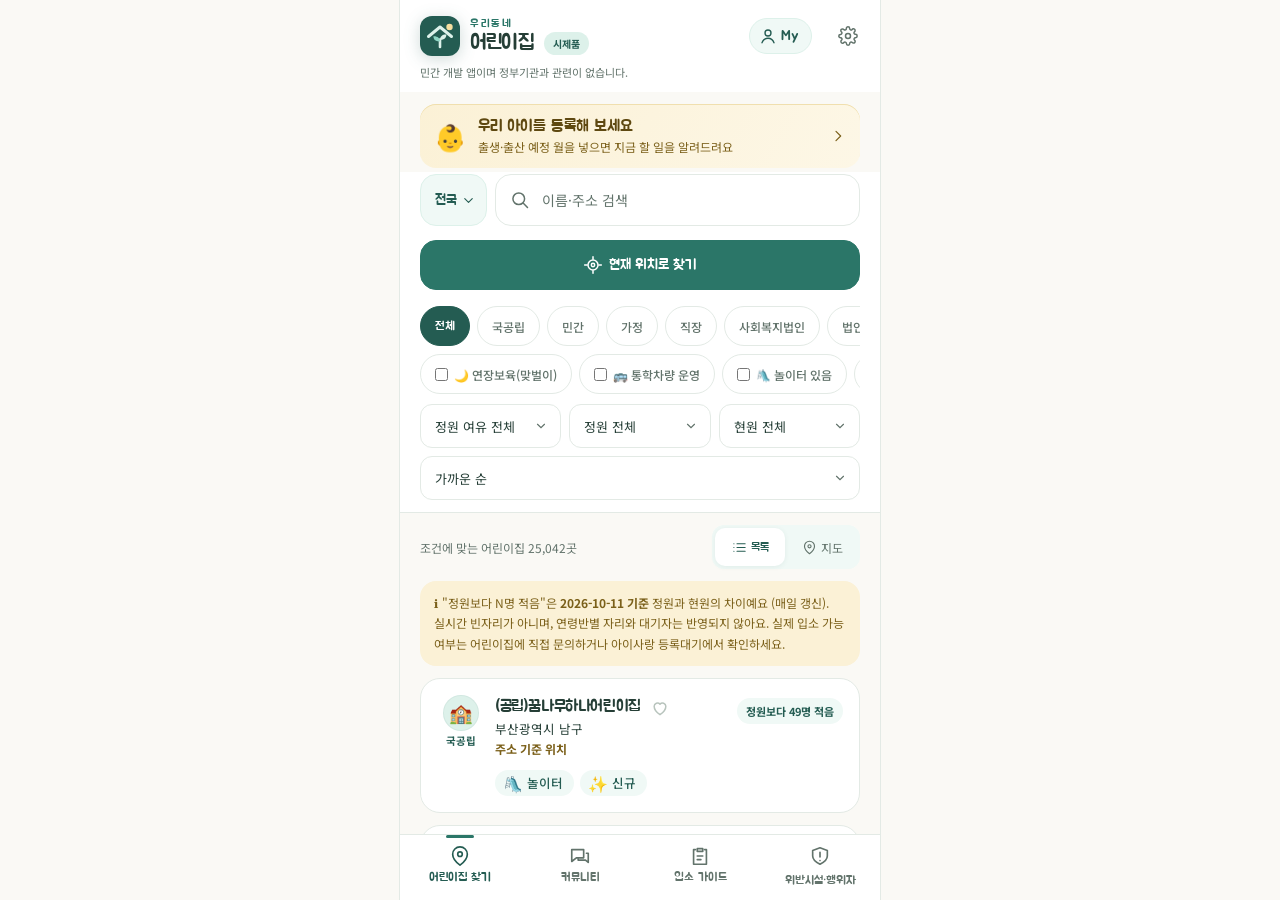
==== commit 6364a6e9: "앱 업데이트: 학부모 인증(캡처), 입소 타임라인, 아이사랑 연결, 등록대기·근속 표시 준비, 유형 이모티콘, 출처 최소 표기, 3단계 지역 선택 Co-Authored-By: Cl" ====
--- a/app/index.html
+++ b/app/index.html
@@ -44,6 +44,129 @@
   header.app-header { padding:14px 20px 12px; background:var(--surface); }
   .brand-row { display:flex; align-items:center; gap:10px; }
   [hidden] { display:none !important; }
+  /* 정보 출처 줄 */
+  .src-line { margin:6px 0 0; font-size:11px; line-height:1.6; color:var(--muted); display:flex; gap:4px; }
+  .src-line > span { flex:none; color:#8BA59A; } .src-line::before { content:"ⓘ"; color:#8BA59A; }
+
+  /* 학부모 인증: 증빙 캡처 (아이사랑 결제현황 / 키즈노트) */
+  .proof-pick { display:grid; grid-template-columns:1fr 1fr; gap:8px; }
+  .proof-card { position:relative; display:grid; gap:4px; justify-items:center; text-align:center; padding:12px 8px 10px; border:1.5px solid var(--line); border-radius:var(--r16); background:var(--surface); cursor:pointer; }
+  .proof-card input { position:absolute; opacity:0; width:1px; height:1px; }
+  .proof-card.on { border-color:#2B7668; background:var(--accent-subtle); box-shadow:0 0 0 2px var(--accent-soft); }
+  .proof-card:focus-within { outline:3px solid #B69548; outline-offset:2px; }
+  .proof-card b { font-size:13px; } .proof-card small { font-size:11px; color:var(--muted); }
+  .proof-mock { width:100%; max-width:120px; border-radius:10px; background:#fff; border:1px solid #DDE3DF; overflow:hidden; display:grid; font-style:normal; margin-bottom:4px; box-shadow:0 2px 6px rgba(37,62,54,.08); }
+  .proof-mock i { font-style:normal; font-size:9.5px; line-height:1.5; padding:2px 7px; text-align:left; color:#3A4A43; }
+  .proof-mock .pm-bar { background:#2B6CB0; color:#fff; font-weight:700; padding:4px 7px; }
+  .proof-mock.kn .pm-bar { background:#F2B705; color:#3B2F00; }
+  .proof-mock .pm-row + .pm-row { border-top:1px dashed #EEF0EC; }
+  .proof-mock b { font-size:10.5px !important; font-weight:700; }
+  .proof-mock .pm-mask { background:#3A4A43; color:#3A4A43; border-radius:2px; letter-spacing:-1px; }
+  .proof-tip { display:grid; gap:8px; padding:12px; border-radius:var(--r12); background:var(--accent-subtle); }
+  .proof-tip p { margin:0; font-size:12.5px; line-height:1.6; color:var(--accent-strong); }
+  .proof-go { justify-self:start; min-height:36px; font-size:12.5px; border-radius:99px; }
+  .proof-preview { display:flex; align-items:center; gap:10px; padding:8px; border:1px solid var(--line); border-radius:var(--r12); }
+  .proof-preview img { width:56px; height:56px; object-fit:cover; border-radius:8px; filter:blur(1.5px); }
+  .proof-preview span { flex:1; min-width:0; font-size:12px; color:var(--muted); overflow:hidden; text-overflow:ellipsis; white-space:nowrap; }
+  .proof-preview button { border:0; background:none; color:var(--danger); font-size:12px; font-weight:700; cursor:pointer; padding:6px; }
+  .proof-privacy { background:#FBF1D6; color:#7B601A !important; padding:8px 10px; border-radius:var(--r12); }
+  .proof-result { display:grid; gap:2px; padding:12px 14px; border-radius:var(--r12); font-size:13px; }
+  .proof-result b { font-size:14px; } .proof-result small { font-size:12px; line-height:1.6; }
+  .proof-result.reading { background:var(--accent-subtle); color:var(--accent-strong); }
+  .proof-result.ok { background:#E6F4EC; color:#1E7A4C; }
+  .proof-result.wait { background:#FBF1D6; color:#7B601A; }
+  .proof-result.fail { background:#FDECEA; color:#B3261E; }
+  .verified-badge.pending { background:#FBF1D6; color:#7B601A; }
+
+
+  /* 회원가입·학부모 인증 */
+  .join-steps { list-style:none; margin:0; padding:0; display:grid; grid-template-columns:repeat(4,1fr); gap:4px; counter-reset:j; }
+  .join-steps li { counter-increment:j; text-align:center; font-size:11px; color:var(--muted); padding-top:26px; position:relative; }
+  .join-steps li::before { content:counter(j); position:absolute; top:0; left:50%; transform:translateX(-50%); width:22px; height:22px; border-radius:99px; background:var(--line); color:#fff; font-size:11px; font-weight:700; display:grid; place-items:center; }
+  .join-steps li.now { color:var(--accent-strong); font-weight:700; } .join-steps li.now::before { background:#2B7668; }
+  .join-steps li.done::before { content:"✓"; background:#8BBFB2; }
+  .join-hero { background:linear-gradient(135deg, #DDF1EA, #F0F9F6); border-radius:var(--r20); padding:20px; color:#245C52; display:grid; gap:8px; }
+  .join-hero b { font-family:var(--font-cute, inherit); font-weight:400; font-size:20px; color:var(--text); }
+  .join-hero p { margin:0; font-size:13px; line-height:1.7; }
+  .join-hero.done { text-align:center; justify-items:center; }
+  .join-check { width:56px; height:56px; border-radius:99px; background:#2B7668; color:#fff; font-size:28px; display:grid; place-items:center; }
+  .join-btn { width:100%; min-height:52px; border-radius:var(--r16); border:0; font-size:15px; font-weight:700; cursor:pointer; }
+  .join-btn.kakao { background:#FEE500; color:#191600; }
+  .join-btn.naver { background:#03C75A; color:#fff; }
+  .join-btn.demo { background:var(--surface); border:1.5px solid #2B7668; color:#245C52; }
+  .join-picked { display:flex; align-items:center; gap:8px; padding:12px 14px; border:1.5px solid var(--accent); background:var(--accent-subtle); border-radius:var(--r12); }
+  .join-picked b { font-size:14px; } .join-picked small { font-size:11px; color:var(--muted); flex:1; }
+  .join-picked button { border:0; background:none; color:var(--accent-strong); font-size:12px; font-weight:700; cursor:pointer; padding:6px; }
+  .join-search { display:grid; gap:8px; }
+  .join-results { display:grid; gap:6px; max-height:260px; overflow:auto; }
+  .join-skip { width:100%; min-height:44px; border-radius:var(--r16); }
+  .my-login.primary { background:#2B7668; border-color:#2B7668; color:#fff; font-weight:700; }
+  .my-unverify { flex:none; min-height:32px; padding:4px 12px; font-size:12px; border-radius:99px; }
+  .rate-verified { display:flex; justify-content:center; }
+  .rate-why { text-align:center; }
+
+  /* 상세 이름 옆 관심 버튼 */
+  .detail-name-row { display:flex; align-items:flex-start; gap:10px; margin-top:10px; }
+  .detail-name-row .detail-name { margin:0; flex:1; min-width:0; }
+  .fav-pill { flex:none; display:inline-flex; align-items:center; gap:4px; height:38px; padding:0 14px 0 11px; border:1.5px solid #F2C4BE; border-radius:99px; background:#fff; color:#C2453A; font-size:13px; font-weight:700; cursor:pointer; }
+  .fav-pill svg { width:20px; height:20px; }
+  .fav-pill.on { background:#E5484D; border-color:#E5484D; color:#fff; } .fav-pill.on svg { fill:currentColor; }
+  /* 목록 이름 옆 관심 하트 */
+  ol.rank .head { cursor:pointer; }
+  ol.rank .t .name-row { display:flex; align-items:center; gap:2px; min-width:0; }
+  ol.rank .t .name-row { align-items:flex-start; }
+  ol.rank .t .name-row b { min-width:0; white-space:normal; text-overflow:clip; line-height:1.4; display:-webkit-box; -webkit-line-clamp:2; -webkit-box-orient:vertical; overflow:hidden; overflow-wrap:anywhere; } /* 이름은 두 줄까지 */
+  ol.rank .t .name-row .fav-mini { margin-top:-4px; }
+  .fav-mini { flex:none; width:34px; height:34px; margin:-6px -4px -6px 0; display:grid; place-items:center; border:0; border-radius:99px; background:none; color:#B8C4BD; cursor:pointer; }
+  .fav-mini svg { width:20px; height:20px; transition:transform .15s; }
+  .fav-mini:hover { color:#C2453A; background:#FDF1EF; }
+  .fav-mini.on { color:#E5484D; } .fav-mini.on svg { fill:currentColor; transform:scale(1.08); }
+  /* 아이사랑 앱 연결 */
+  .applink-opts button { display:flex; align-items:center; justify-content:space-between; gap:10px; text-align:left; font-size:18px; }
+  .applink-opts button span { display:grid; gap:2px; } .applink-opts b { font-size:14px; } .applink-opts small { font-size:11.5px; color:var(--muted); font-weight:400; }
+  .applink-opts button:first-child { border-color:var(--accent); background:var(--accent-subtle); }
+  .applink-remember { margin-top:12px; font-size:12px; }
+
+  /* 입소 타임라인 */
+  .todo-banner { display:flex; align-items:center; gap:12px; width:calc(100% - 40px); margin:12px 20px 4px; padding:12px 14px; border:0; border-radius:var(--r16); background:linear-gradient(120deg, #FBF1D6, #FDF7E6); color:#7B601A; text-align:left; cursor:pointer; box-shadow:0 1px 0 #F0DFAE inset; }
+  .todo-banner .tb-ic { font-size:26px; line-height:1; }
+  .todo-banner b { display:block; font-family:var(--font-cute, inherit); font-weight:400; font-size:16px; color:#5E4810; }
+  .todo-banner small { font-size:12px; } .todo-banner em { font-style:normal; font-weight:700; color:#B3261E; }
+  .todo-banner > svg { margin-left:auto; width:16px; height:16px; flex:none; }
+  .tl-hero { border-radius:var(--r20); padding:18px; background:linear-gradient(135deg, #DDF1EA, #F0F9F6); color:#245C52; display:grid; gap:6px; }
+  .tl-age { justify-self:start; font-size:12px; font-weight:700; background:#fff; padding:4px 10px; border-radius:99px; }
+  .tl-hero h3 { font-family:var(--font-cute, inherit); font-weight:400; font-size:22px; margin:4px 0 0; color:var(--text); }
+  .tl-hero h3 b { font-weight:400; color:#245C52; }
+  .tl-hero p { margin:0; font-size:12px; }
+  .tl-stages { list-style:none; margin:10px 0 0; padding:0; display:grid; grid-template-columns:repeat(5,1fr); gap:4px; }
+  .tl-stages li { text-align:center; font-size:10.5px; padding:7px 2px; border-radius:99px; background:rgba(255,255,255,.6); color:#62736B; }
+  .tl-stages li.now { background:#245C52; color:#fff; font-weight:700; }
+  .tl-progress { background:var(--surface); border:1px solid var(--line); border-radius:var(--r16); padding:14px 16px; display:grid; gap:8px; }
+  .tl-progress-head { display:flex; justify-content:space-between; align-items:center; gap:8px; }
+  .tl-progress-head > span { display:grid; gap:2px; }
+  .tl-tabs { flex:none; } .tl-tabs button { min-width:64px; height:34px; font-size:12px; }
+  .tl-tabs button[aria-selected="true"] { background:var(--surface); color:var(--accent-strong); font-weight:700; box-shadow:0 1px 5px rgba(36,92,82,.08); }
+  .tl-task.leaving { opacity:0; transform:translateX(16px); transition:opacity .25s, transform .25s; }
+  .tl-done-ic { width:22px; height:22px; flex:none; border-radius:99px; background:#2B7668; color:#fff; font-size:13px; font-weight:700; display:grid; place-items:center; margin-top:1px; }
+  .tl-task.done b { text-decoration:none; color:var(--text); }
+  .tl-undo { margin-left:auto; flex:none; align-self:center; border:1px solid var(--line); background:var(--surface); color:var(--muted); font-size:11.5px; border-radius:99px; padding:5px 10px; cursor:pointer; }
+  .tl-alldone { text-align:center; justify-items:center; padding:24px 16px; } .tl-alldone b { font-size:15px; } .tl-alldone small { font-size:12px; color:var(--muted); } .tl-progress b { font-size:14px; } .tl-progress small { font-size:11px; color:var(--muted); }
+  .tl-progress .bar { height:10px; border-radius:99px; background:var(--accent-subtle); overflow:hidden; }
+  .tl-progress .bar span { display:block; height:100%; background:#2B7668; border-radius:99px; transition:width .3s; }
+  .tl-task { display:flex; gap:10px; align-items:flex-start; padding:10px 0; border-bottom:1px solid var(--line); cursor:pointer; }
+  .tl-task:last-child { border-bottom:0; }
+  .tl-task input { width:20px; height:20px; margin-top:2px; accent-color:#2B7668; flex:none; }
+  .tl-task span { display:grid; gap:3px; }
+  .tl-task b { font-size:14px; } .tl-task b em { font-style:normal; font-size:10px; font-weight:700; color:#7B601A; background:#FBF1D6; padding:1px 6px; border-radius:99px; margin-left:4px; vertical-align:2px; }
+  .tl-task small { font-size:12px; line-height:1.6; color:var(--muted); } .tl-task small.auto { color:#2B7668; font-weight:700; }
+  .tl-task.done b { color:var(--muted); text-decoration:line-through; }
+  .tl-link { font-size:12px; font-weight:700; color:#245C52; }
+  .my-ym { display:grid; grid-template-columns:1fr 1fr; gap:8px; }
+  /* 커뮤니티 연령반 */
+  .cm-cls { font-style:normal; font-size:10.5px; font-weight:700; color:#7B601A; background:#FBF1D6; padding:1px 7px; border-radius:99px; margin-left:2px; white-space:nowrap; }
+  .cm-same { margin-left:8px; margin-right:auto; height:30px; padding:0 10px; border:1px solid var(--line); border-radius:99px; background:var(--surface); color:var(--muted); font-size:11.5px; cursor:pointer; }
+  .cm-same.on { background:#FBF1D6; border-color:#E0C77A; color:#7B601A; font-weight:700; }
+
 
   /* My page */
   .my-btn { margin-left:auto; display:inline-flex; align-items:center; gap:4px; height:36px; padding:0 12px 0 9px; border:1px solid var(--accent-soft); border-radius:99px; background:var(--accent-subtle); color:var(--accent-strong); font-family:var(--font-cute, inherit); font-size:14px; cursor:pointer; }
@@ -100,7 +223,8 @@
   .my-best-sample { padding:0 4px; border-radius:4px; }
   .my-class { display:grid; grid-template-columns:1fr 1fr; gap:8px; }
   .my-class div { background:var(--accent-subtle); border-radius:var(--r12); padding:12px; display:grid; gap:4px; }
-  .my-class span { font-size:11px; color:var(--muted); } .my-class b { font-family:var(--font-cute, inherit); font-weight:400; font-size:20px; color:var(--accent-strong); }
+  .my-class span { font-size:11px; color:var(--muted); }
+  .my-class .my-class-label { font-size:13px; font-weight:700; color:var(--text); } .my-class small { font-size:11px; color:var(--muted); margin-top:-2px; } .my-class b { font-family:var(--font-cute, inherit); font-weight:400; font-size:20px; color:var(--accent-strong); }
   .my-child-form .btn { width:100%; }
 
 
@@ -330,6 +454,15 @@
   ol.rank > li:hover, ol.rank > li.open { border-color:#8BBFB2; }
   ol.rank .head { display:grid; grid-template-columns:30px 1fr auto; gap:12px; align-items:start; padding:16px; cursor:pointer; background:none; border:0; width:100%; text-align:left; color:inherit; }
   ol.rank .no { width:30px; height:30px; border-radius:50%; background:var(--accent-soft); color:var(--accent-strong); font-weight:700; display:flex; align-items:center; justify-content:center; font-size:12px; }
+  ol.rank .no.emo { position:relative; width:36px; height:36px; font-size:19px; line-height:1; font-family:"Apple Color Emoji","Segoe UI Emoji","Noto Color Emoji",sans-serif; background:#EEF0EC; box-shadow:inset 0 0 0 1px rgba(36,92,82,.06); }
+  ol.rank .no.emo[data-t="pub"] { background:#DDF1EA; } ol.rank .no.emo[data-t="pri"] { background:#E3ECFB; } ol.rank .no.emo[data-t="home"] { background:#FBF1D6; }
+  ol.rank .no.emo[data-t="work"] { background:#ECE6F8; } ol.rank .no.emo[data-t="soc"] { background:#DDF3F1; } ol.rank .no.emo[data-t="corp"] { background:#FBE4EE; } ol.rank .no.emo[data-t="coop"] { background:#E2F3D8; }
+  ol.rank .no-col { display:grid; justify-items:center; gap:4px; align-self:start; }
+  ol.rank .no-type { font-size:10.5px; font-weight:700; line-height:1.2; color:#245C52; white-space:nowrap; letter-spacing:-.3px; }
+  ol.rank .no-type[data-t="pri"] { color:#3559A8; } ol.rank .no-type[data-t="home"] { color:#8A6A14; } ol.rank .no-type[data-t="work"] { color:#5B47A0; }
+  ol.rank .no-type[data-t="soc"] { color:#1F7A70; } ol.rank .no-type[data-t="corp"] { color:#A83A6A; } ol.rank .no-type[data-t="coop"] { color:#3F7A22; } ol.rank .no-type[data-t="etc"] { color:#62736B; }
+  ol.rank .head { grid-template-columns:48px 1fr auto; column-gap:10px; }
+  :root[data-theme="dark"] ol.rank .no.emo { background:rgba(255,255,255,.08); box-shadow:inset 0 0 0 2px rgba(143,214,196,.35); }
   ol.rank .t { min-width:0; }
   ol.rank .t b { display:block; font-size:16px; letter-spacing:-.4px; line-height:26px; overflow:hidden; text-overflow:ellipsis; white-space:nowrap; }
   ol.rank .t small { color:var(--muted); font-size:12px; }
@@ -379,7 +512,26 @@
   .rate-stars button { border:0; background:none; font-size:28px; line-height:1; padding:2px; color:#DDE3DF; cursor:pointer; min-width:36px; min-height:40px; }
   .rate-stars button.on { color:#E0A82E; }
   .rate-form .btn.danger { width:100%; }
-  .tag.stat { background:#FBF1D6; color:#7B601A; } .tag.stat em { font-style:normal; font-weight:700; }
+  .tag.stat { background:#FBF1D6; color:#7B601A; }
+  .tag.stat.tenure { background:#E6F4EC; color:#1E7A4C; } /* 교직원 평균 근속 */
+  .tenure-dist { display:grid; gap:6px; padding:4px 0 10px; border-bottom:1px solid var(--line); }
+  .td-bar { display:flex; height:10px; border-radius:99px; overflow:hidden; background:var(--line); }
+  .td-bar i, .td-legend i { display:inline-block; }
+  .td-legend { display:flex; flex-wrap:wrap; gap:4px 10px; } .td-legend small { font-size:11px; color:var(--muted); display:inline-flex; align-items:center; gap:4px; }
+  .td-legend i { width:8px; height:8px; border-radius:2px; }
+  .td0 { background:#CFE9DF; } .td1 { background:#9FD3B8; } .td2 { background:#5FB394; } .td3 { background:#2B7668; } .td4 { background:#1B4D44; } .tag.stat em { font-style:normal; font-weight:700; }
+  /* 등록대기 배지: 카드 오른쪽 빈자리 배지 아래 (디자인 세션) */
+  ol.rank .head > .side { display:grid; justify-items:end; align-self:start; margin-top:3px; }
+  ol.rank .t .wait-line { display:block; margin-top:6px; }
+  ol.rank .head > .side .seat { margin-top:0; }
+  .tag.wait { padding:3px 9px 3px 7px; font-size:11.5px; background:#fff; color:#7B601A; border:1.5px solid #E8D39A; white-space:nowrap; }
+  .tag.wait i { font-size:13px; } .tag.wait em { font-style:normal; font-weight:700; }
+  .tag.wait.ok { color:#1E7A4C; border-color:#9FD3B8; }
+  .tag.wait.many { color:#B3261E; border-color:#F2A39C; background:#FFF7F6; }
+  .tag.wait.mine { font-size:12.5px; padding:4px 10px 4px 8px; background:#FBF1D6; border-color:#E0C77A; box-shadow:0 1px 0 rgba(123,96,26,.12); }
+  .tag.wait.mine.ok { background:#E6F4EC; border-color:#9FD3B8; }
+  .tag.wait.mine.many { background:#FDECEA; border-color:#F2A39C; }
+  :root[data-theme="dark"] .tag.wait { background:#1C2A3A; color:#9CC3EA; }
   .tag.gray { padding-left:11px; }
   .tag.gray { background:var(--bg); color:var(--muted); border:1px solid var(--line); }
   .badge { font-size:10px; font-weight:700; padding:4px 9px; border-radius:999px; background:var(--accent-soft); color:var(--accent-strong); white-space:nowrap; vertical-align:3px; }
@@ -400,6 +552,13 @@
   textarea { width:100%; font-size:13px; border:1px solid var(--line); border-radius:var(--r12); padding:10px 12px; background:var(--surface); color:var(--text); }
   textarea:focus { outline:none; border-color:var(--accent); box-shadow:0 0 0 2px var(--accent-soft); }
   .note { font-size:11px; line-height:1.7; color:var(--muted); margin-top:8px; }
+  .ext-rules { margin:6px 0 0; padding-left:16px; font-size:12px; line-height:1.7; color:var(--muted); }
+  .ext-rules li { margin:3px 0; }
+  .steps .ext-rules li { counter-increment:none; padding:0; position:static; }
+  .steps .ext-rules li::before, .steps .ext-rules li::after { content:none; }
+  .ext-rules b { color:var(--text); }
+  .ext-src { font-size:11px; color:var(--muted); margin-top:6px; }
+  .ext-src a { color:var(--accent-strong); font-weight:700; }
   .link-grid { display:grid; grid-template-columns:1fr 1fr; gap:8px; margin-top:6px; }
   .link-grid .btn { margin:0; font-size:12px; justify-content:flex-start; text-align:left; }
   .link-grid .btn.primary { grid-column:1 / -1; justify-content:center; }
@@ -595,7 +754,7 @@
         </select>
         <select id="sort" aria-label="정렬">
           <option value="dist">가까운 순</option><option value="seat">빈자리 많은 순</option>
-          <option value="ratio">교직원당 아이 적은 순</option><option value="space">아이 1명당 공간 넓은 순</option><option value="name">이름 순</option>
+          <option value="ratio">교직원당 아이 적은 순</option><option value="space">아이 1명당 공간 넓은 순</option><option value="name">이름 순</option><option value="wait" data-needs="waitTotal" hidden>등록대기 적은 순</option>
         </select>
       </div>
     </div>
@@ -607,6 +766,7 @@
       </div>
     </div>
     <div class="notice" id="locNotice" hidden></div>
+    <div class="notice" id="waitSortNote" hidden>⏳ 등록대기가 적다고 입소가 쉬운 것은 아니에요. 반별 정원과 퇴소 상황에 따라 달라져요. 대기 인원은 정보공개포털 기준으로 하루 한 번 갱신돼요.</div>
     <div id="map"></div>
     <div class="notice list-only">ℹ️ "정원보다 N명 적음"은 <b><span class="basisDate"></span> 기준</b> 정원과 현원의 차이예요 (매일 갱신). 실시간 빈자리가 아니며, 연령반별 자리와 대기자는 반영되지 않아요. 실제 입소 가능 여부는 어린이집에 직접 문의하거나 아이사랑 등록대기에서 확인하세요.</div>
     <ol class="rank list-only" id="list"></ol>
@@ -626,7 +786,14 @@
         <ol class="steps">
           <li><b>등록대기 신청 (임신 중부터 가능)</b><p>아이사랑에서 원하는 어린이집에 등록대기를 신청해요. 맞벌이·다자녀 등은 우선순위가 있으니 증빙 자료도 함께 제출하세요.</p></li>
           <li><b>후보 어린이집 고르기</b><p>지도·필터로 거리, 자리 여유, 연장보육, 통학차량을 비교해 보세요.</p></li>
-          <li><b>맞벌이라면 연장보육 확인</b><p>연장보육은 보통 오후 4시 이후 운영돼요. 신청 조건과 운영 시간은 어린이집마다 달라요.</p></li>
+          <li><b>맞벌이라면 연장보육 확인</b><p>연장보육은 기본보육(오전 9시~오후 4시) 이후 <b>오후 4시~7시 30분</b>에 운영돼요.</p>
+            <ul class="ext-rules">
+              <li><b>만 0~2세반</b> 맞벌이·다자녀·취업(준비) 등으로 장시간 보육이 필요하다는 <b>자격 인정</b>이 필요해요. 주민센터(행정복지센터)나 복지로에서 신청하면 시·군·구가 결정해요. 맞벌이 직장가입자는 추가 서류가 거의 없어요.</li>
+              <li><b>만 3~5세반</b> 별도 자격 없이 어린이집과 상담한 뒤 이용할 수 있어요.</li>
+              <li>이용이 정해지면 어린이집에 <b>연장보육 이용신청서</b>를 내요. 연장반 운영 여부와 자리는 어린이집마다 달라요.</li>
+            </ul>
+            <p class="ext-src">기준은 해마다 바뀔 수 있어요. 최신 「보육사업안내」, 복지로, 주민센터에서 꼭 확인하세요.
+              <a href="https://www.bokjiro.go.kr/" target="_blank" rel="noopener">복지로 바로가기</a></p></li>
           <li><b>상담·방문 예약</b><p>어린이집 카드의 "상담 체크리스트"를 열고 질문을 챙겨 가세요.</p></li>
           <li><b>공시 정보 확인</b><p>필요경비(특별활동비·현장학습비), 식단, 하루 일과는 정보공개포털 공시에서 볼 수 있어요.</p></li>
           <li><b>입소 확정 후 준비</b><p>건강검진·예방접종 기록을 챙기고, 보육료 지원(국민행복카드) 신청을 미리 해 두세요.</p></li>
@@ -664,6 +831,7 @@
         </div>
       </div>
       <p class="note">우선순위, 연장보육 기준, 필요 서류는 지자체·시기에 따라 다를 수 있으니 아이사랑 안내를 꼭 확인하세요. 버튼을 누르면 아이사랑(임신육아종합포털)으로 이동하며, 신청·조회는 아이사랑에 로그인해서 직접 진행합니다.</p>
+      <p class="src-line">아이사랑·복지로 안내 기준(2026.10)</p>
     </div>
   </section>
 
@@ -681,6 +849,7 @@
         <p>자격정지·취소 처분을 받은 원장·보육교사</p>
         <a class="btn primary" href="https://info.childcare.go.kr/info_html5/cfvp/VioltactorSlL.jsp" target="_blank" rel="noopener">위반행위자 조회</a>
       </div>
+      <p class="src-line">출처: 어린이집정보공개포털 위반사실의 공표</p>
       <div class="notice">어린이집정보공개포털의 공식 공표 화면으로 연결됩니다. 공표 기간이 지나면 공식 화면에서 내려가며, 이 앱은 내용을 저장하지 않습니다.</div>
     </div>
   </section>
@@ -697,9 +866,12 @@
 <script src="config.js"></script>
 <script src="settings.js"></script>
 <script src="photos.js"></script>
+<script src="account.js"></script>
 <script src="ratings.js"></script>
 <script src="app.js"></script>
 <script src="mypage.js"></script>
+<script src="timeline.js"></script>
+<script src="applink.js"></script>
 <script src="community.js"></script>
 </body>
 </html>
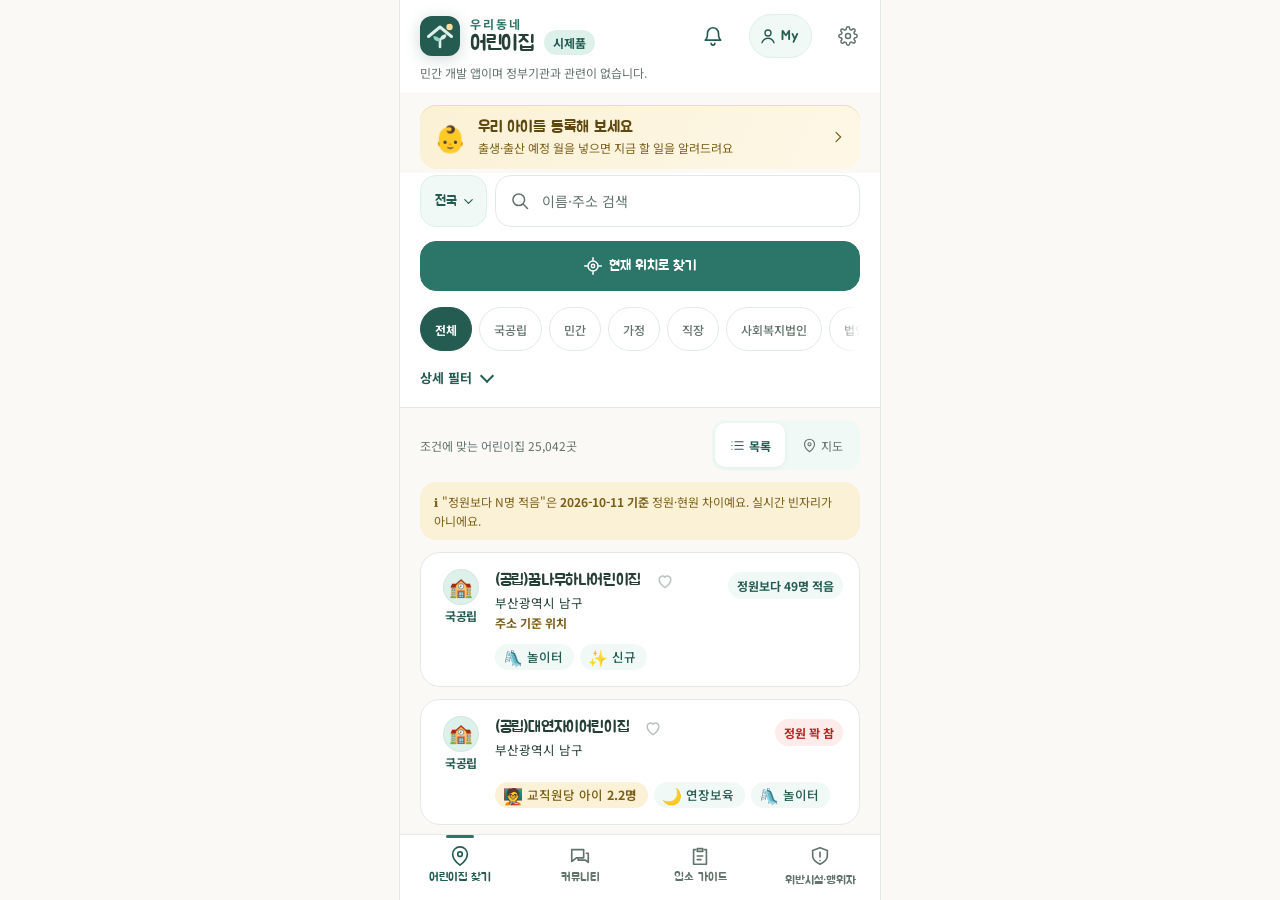
==== commit fb66976d: "앱 업데이트: 알림 센터(입소·지원 일정, 정원 여유, 등록대기 준비) Co-Authored-By: Claude Sonnet 5.5 <noreply@anthropic.com>" ====
--- a/app/index.html
+++ b/app/index.html
@@ -45,7 +45,7 @@
   .brand-row { display:flex; align-items:center; gap:10px; }
   [hidden] { display:none !important; }
   /* 정보 출처 줄 */
-  .src-line { margin:6px 0 0; font-size:11px; line-height:1.6; color:var(--muted); display:flex; gap:4px; }
+  .src-line { margin:6px 0 0; font-size:12px; line-height:1.6; color:var(--muted); display:flex; gap:4px; }
   .src-line > span { flex:none; color:#8BA59A; } .src-line::before { content:"ⓘ"; color:#8BA59A; }
 
   /* 학부모 인증: 증빙 캡처 (아이사랑 결제현황 / 키즈노트) */
@@ -54,13 +54,13 @@
   .proof-card input { position:absolute; opacity:0; width:1px; height:1px; }
   .proof-card.on { border-color:#2B7668; background:var(--accent-subtle); box-shadow:0 0 0 2px var(--accent-soft); }
   .proof-card:focus-within { outline:3px solid #B69548; outline-offset:2px; }
-  .proof-card b { font-size:13px; } .proof-card small { font-size:11px; color:var(--muted); }
+  .proof-card b { font-size:13px; } .proof-card small { font-size:12px; color:var(--muted); }
   .proof-mock { width:100%; max-width:120px; border-radius:10px; background:#fff; border:1px solid #DDE3DF; overflow:hidden; display:grid; font-style:normal; margin-bottom:4px; box-shadow:0 2px 6px rgba(37,62,54,.08); }
   .proof-mock i { font-style:normal; font-size:9.5px; line-height:1.5; padding:2px 7px; text-align:left; color:#3A4A43; }
   .proof-mock .pm-bar { background:#2B6CB0; color:#fff; font-weight:700; padding:4px 7px; }
   .proof-mock.kn .pm-bar { background:#F2B705; color:#3B2F00; }
   .proof-mock .pm-row + .pm-row { border-top:1px dashed #EEF0EC; }
-  .proof-mock b { font-size:10.5px !important; font-weight:700; }
+  .proof-mock b { font-size:12px !important; font-weight:700; }
   .proof-mock .pm-mask { background:#3A4A43; color:#3A4A43; border-radius:2px; letter-spacing:-1px; }
   .proof-tip { display:grid; gap:8px; padding:12px; border-radius:var(--r12); background:var(--accent-subtle); }
   .proof-tip p { margin:0; font-size:12.5px; line-height:1.6; color:var(--accent-strong); }
@@ -81,8 +81,8 @@
 
   /* 회원가입·학부모 인증 */
   .join-steps { list-style:none; margin:0; padding:0; display:grid; grid-template-columns:repeat(4,1fr); gap:4px; counter-reset:j; }
-  .join-steps li { counter-increment:j; text-align:center; font-size:11px; color:var(--muted); padding-top:26px; position:relative; }
-  .join-steps li::before { content:counter(j); position:absolute; top:0; left:50%; transform:translateX(-50%); width:22px; height:22px; border-radius:99px; background:var(--line); color:#fff; font-size:11px; font-weight:700; display:grid; place-items:center; }
+  .join-steps li { counter-increment:j; text-align:center; font-size:12px; color:var(--muted); padding-top:26px; position:relative; }
+  .join-steps li::before { content:counter(j); position:absolute; top:0; left:50%; transform:translateX(-50%); width:22px; height:22px; border-radius:99px; background:var(--line); color:#fff; font-size:12px; font-weight:700; display:grid; place-items:center; }
   .join-steps li.now { color:var(--accent-strong); font-weight:700; } .join-steps li.now::before { background:#2B7668; }
   .join-steps li.done::before { content:"✓"; background:#8BBFB2; }
   .join-hero { background:linear-gradient(135deg, #DDF1EA, #F0F9F6); border-radius:var(--r20); padding:20px; color:#245C52; display:grid; gap:8px; }
@@ -95,7 +95,7 @@
   .join-btn.naver { background:#03C75A; color:#fff; }
   .join-btn.demo { background:var(--surface); border:1.5px solid #2B7668; color:#245C52; }
   .join-picked { display:flex; align-items:center; gap:8px; padding:12px 14px; border:1.5px solid var(--accent); background:var(--accent-subtle); border-radius:var(--r12); }
-  .join-picked b { font-size:14px; } .join-picked small { font-size:11px; color:var(--muted); flex:1; }
+  .join-picked b { font-size:14px; } .join-picked small { font-size:12px; color:var(--muted); flex:1; }
   .join-picked button { border:0; background:none; color:var(--accent-strong); font-size:12px; font-weight:700; cursor:pointer; padding:6px; }
   .join-search { display:grid; gap:8px; }
   .join-results { display:grid; gap:6px; max-height:260px; overflow:auto; }
@@ -116,7 +116,7 @@
   ol.rank .t .name-row { display:flex; align-items:center; gap:2px; min-width:0; }
   ol.rank .t .name-row { align-items:flex-start; }
   ol.rank .t .name-row b { min-width:0; white-space:normal; text-overflow:clip; line-height:1.4; display:-webkit-box; -webkit-line-clamp:2; -webkit-box-orient:vertical; overflow:hidden; overflow-wrap:anywhere; } /* 이름은 두 줄까지 */
-  ol.rank .t .name-row .fav-mini { margin-top:-4px; }
+  ol.rank .t .name-row .fav-mini { margin-top:-10px; }
   .fav-mini { flex:none; width:34px; height:34px; margin:-6px -4px -6px 0; display:grid; place-items:center; border:0; border-radius:99px; background:none; color:#B8C4BD; cursor:pointer; }
   .fav-mini svg { width:20px; height:20px; transition:transform .15s; }
   .fav-mini:hover { color:#C2453A; background:#FDF1EF; }
@@ -139,7 +139,7 @@
   .tl-hero h3 b { font-weight:400; color:#245C52; }
   .tl-hero p { margin:0; font-size:12px; }
   .tl-stages { list-style:none; margin:10px 0 0; padding:0; display:grid; grid-template-columns:repeat(5,1fr); gap:4px; }
-  .tl-stages li { text-align:center; font-size:10.5px; padding:7px 2px; border-radius:99px; background:rgba(255,255,255,.6); color:#62736B; }
+  .tl-stages li { text-align:center; font-size:12px; padding:7px 2px; border-radius:99px; background:rgba(255,255,255,.6); color:#62736B; }
   .tl-stages li.now { background:#245C52; color:#fff; font-weight:700; }
   .tl-progress { background:var(--surface); border:1px solid var(--line); border-radius:var(--r16); padding:14px 16px; display:grid; gap:8px; }
   .tl-progress-head { display:flex; justify-content:space-between; align-items:center; gap:8px; }
@@ -150,20 +150,20 @@
   .tl-done-ic { width:22px; height:22px; flex:none; border-radius:99px; background:#2B7668; color:#fff; font-size:13px; font-weight:700; display:grid; place-items:center; margin-top:1px; }
   .tl-task.done b { text-decoration:none; color:var(--text); }
   .tl-undo { margin-left:auto; flex:none; align-self:center; border:1px solid var(--line); background:var(--surface); color:var(--muted); font-size:11.5px; border-radius:99px; padding:5px 10px; cursor:pointer; }
-  .tl-alldone { text-align:center; justify-items:center; padding:24px 16px; } .tl-alldone b { font-size:15px; } .tl-alldone small { font-size:12px; color:var(--muted); } .tl-progress b { font-size:14px; } .tl-progress small { font-size:11px; color:var(--muted); }
+  .tl-alldone { text-align:center; justify-items:center; padding:24px 16px; } .tl-alldone b { font-size:15px; } .tl-alldone small { font-size:12px; color:var(--muted); } .tl-progress b { font-size:14px; } .tl-progress small { font-size:12px; color:var(--muted); }
   .tl-progress .bar { height:10px; border-radius:99px; background:var(--accent-subtle); overflow:hidden; }
   .tl-progress .bar span { display:block; height:100%; background:#2B7668; border-radius:99px; transition:width .3s; }
   .tl-task { display:flex; gap:10px; align-items:flex-start; padding:10px 0; border-bottom:1px solid var(--line); cursor:pointer; }
   .tl-task:last-child { border-bottom:0; }
   .tl-task input { width:20px; height:20px; margin-top:2px; accent-color:#2B7668; flex:none; }
   .tl-task span { display:grid; gap:3px; }
-  .tl-task b { font-size:14px; } .tl-task b em { font-style:normal; font-size:10px; font-weight:700; color:#7B601A; background:#FBF1D6; padding:1px 6px; border-radius:99px; margin-left:4px; vertical-align:2px; }
+  .tl-task b { font-size:14px; } .tl-task b em { font-style:normal; font-size:12px; font-weight:700; color:#7B601A; background:#FBF1D6; padding:1px 6px; border-radius:99px; margin-left:4px; vertical-align:2px; }
   .tl-task small { font-size:12px; line-height:1.6; color:var(--muted); } .tl-task small.auto { color:#2B7668; font-weight:700; }
   .tl-task.done b { color:var(--muted); text-decoration:line-through; }
   .tl-link { font-size:12px; font-weight:700; color:#245C52; }
   .my-ym { display:grid; grid-template-columns:1fr 1fr; gap:8px; }
   /* 커뮤니티 연령반 */
-  .cm-cls { font-style:normal; font-size:10.5px; font-weight:700; color:#7B601A; background:#FBF1D6; padding:1px 7px; border-radius:99px; margin-left:2px; white-space:nowrap; }
+  .cm-cls { font-style:normal; font-size:12px; font-weight:700; color:#7B601A; background:#FBF1D6; padding:1px 7px; border-radius:99px; margin-left:2px; white-space:nowrap; }
   .cm-same { margin-left:8px; margin-right:auto; height:30px; padding:0 10px; border:1px solid var(--line); border-radius:99px; background:var(--surface); color:var(--muted); font-size:11.5px; cursor:pointer; }
   .cm-same.on { background:#FBF1D6; border-color:#E0C77A; color:#7B601A; font-weight:700; }
 
@@ -181,10 +181,10 @@
   .my-avatar { width:52px; height:52px; border-radius:99px; background:var(--accent-soft); color:var(--accent-strong); display:grid; place-items:center; flex:none; }
   .my-avatar svg { width:28px; height:28px; }
   .my-profile b { font-family:var(--font-cute, inherit); font-weight:400; font-size:18px; display:block; }
-  .my-profile small { font-size:11px; color:var(--muted); }
+  .my-profile small { font-size:12px; color:var(--muted); }
   .my-login { margin-left:auto; flex:none; min-height:36px; border-radius:99px; font-size:12px; }
   .my-child { display:flex; align-items:center; gap:12px; width:100%; text-align:left; padding:14px 16px; border:0; border-radius:var(--r16); background:#FBF1D6; color:#7B601A; cursor:pointer; }
-  .my-child b { display:block; font-size:14px; } .my-child small { font-size:11px; opacity:.85; }
+  .my-child b { display:block; font-size:14px; } .my-child small { font-size:12px; opacity:.85; }
   .my-child > svg:last-child { margin-left:auto; width:16px; height:16px; }
   .my-ic svg { width:26px; height:26px; }
   .my-stats { display:grid; grid-template-columns:repeat(3,1fr); background:var(--surface); border:1px solid var(--line); border-radius:var(--r16); }
@@ -199,12 +199,12 @@
   .my-sec-head button { border:0; background:none; color:var(--muted); font-size:12px; cursor:pointer; padding:6px; }
   .my-empty { font-size:12px; color:var(--muted); margin:2px 0; }
   .my-dc { display:flex; align-items:center; gap:8px; width:100%; text-align:left; padding:12px 14px; border:1px solid var(--line); border-radius:var(--r12); background:var(--surface); cursor:pointer; color:inherit; }
-  .my-dc > span { flex:1; min-width:0; } .my-dc b { display:block; font-size:14px; overflow:hidden; text-overflow:ellipsis; white-space:nowrap; } .my-dc small { font-size:11px; color:var(--muted); }
+  .my-dc > span { flex:1; min-width:0; } .my-dc b { display:block; font-size:14px; overflow:hidden; text-overflow:ellipsis; white-space:nowrap; } .my-dc small { font-size:12px; color:var(--muted); }
   .my-dc > svg:last-child { width:16px; height:16px; color:var(--muted); flex:none; }
   .my-unfav { border:0; background:none; color:#C2453A; cursor:pointer; padding:6px; display:grid; } .my-unfav svg { fill:currentColor; }
   .my-recent { display:flex; gap:8px; overflow-x:auto; scrollbar-width:none; padding-bottom:2px; }
   .my-chip { flex:0 0 auto; max-width:150px; text-align:left; border:1px solid var(--line); background:var(--bg); border-radius:var(--r12); padding:10px 12px; cursor:pointer; color:inherit; }
-  .my-chip b { display:block; font-size:13px; overflow:hidden; text-overflow:ellipsis; white-space:nowrap; } .my-chip small { font-size:11px; color:var(--muted); }
+  .my-chip b { display:block; font-size:13px; overflow:hidden; text-overflow:ellipsis; white-space:nowrap; } .my-chip small { font-size:12px; color:var(--muted); }
   .my-compare-cta, .my-clear { width:100%; min-height:46px; border-radius:var(--r16); }
   .my-menu { background:var(--surface); border:1px solid var(--line); border-radius:var(--r20); overflow:hidden; }
   .my-menu > * { display:flex; align-items:center; gap:10px; width:100%; min-height:52px; padding:0 16px; border:0; border-bottom:1px solid var(--line); background:none; color:var(--text); font-size:14px; text-decoration:none; cursor:pointer; text-align:left; }
@@ -212,7 +212,7 @@
   .my-menu svg { width:18px; height:18px; color:var(--accent); } .my-menu span { flex:1; } .my-menu small { color:var(--muted); font-size:12px; }
   .my-menu > * > svg:last-child { width:14px; height:14px; color:var(--muted); }
   .my-row { padding:8px 0; border-bottom:1px solid var(--line); } .my-row:last-child { border-bottom:0; }
-  .my-row b { display:block; font-size:13px; font-weight:500; } .my-row small { font-size:11px; color:var(--muted); }
+  .my-row b { display:block; font-size:13px; font-weight:500; } .my-row small { font-size:12px; color:var(--muted); }
   .my-table-wrap { overflow-x:auto; border:1px solid var(--line); border-radius:var(--r16); background:var(--surface); }
   .my-table { width:100%; border-collapse:collapse; font-size:12px; min-width:320px; }
   .my-table th, .my-table td { padding:10px 8px; border-bottom:1px solid var(--line); text-align:center; vertical-align:middle; }
@@ -223,17 +223,17 @@
   .my-best-sample { padding:0 4px; border-radius:4px; }
   .my-class { display:grid; grid-template-columns:1fr 1fr; gap:8px; }
   .my-class div { background:var(--accent-subtle); border-radius:var(--r12); padding:12px; display:grid; gap:4px; }
-  .my-class span { font-size:11px; color:var(--muted); }
-  .my-class .my-class-label { font-size:13px; font-weight:700; color:var(--text); } .my-class small { font-size:11px; color:var(--muted); margin-top:-2px; } .my-class b { font-family:var(--font-cute, inherit); font-weight:400; font-size:20px; color:var(--accent-strong); }
+  .my-class span { font-size:12px; color:var(--muted); }
+  .my-class .my-class-label { font-size:13px; font-weight:700; color:var(--text); } .my-class small { font-size:12px; color:var(--muted); margin-top:-2px; } .my-class b { font-family:var(--font-cute, inherit); font-weight:400; font-size:20px; color:var(--accent-strong); }
   .my-child-form .btn { width:100%; }
 
 
   /* 귀여운 포인트 글꼴(Jua): 로고·제목·카드 이름·탭·버튼. 본문은 Noto Sans KR 유지 */
   :root { --font-cute:"Jua","Noto Sans KR","Malgun Gothic",sans-serif; }
-  .wm-main, .wm-sub, .region, .section h2, .detail-name, .detail-header h2, .facts h3, .photos-head h3, .visit-note h3,
+  .wm-main, .region, .section h2, .detail-name, .detail-header h2, .facts h3, .photos-head h3, .visit-note h3,
   ol.rank .t b, ol.rank .no, .metrics strong, .sheet-top h2, .card h3, .steps b, .hero h3,
   .cm-head h2, .cm-title, .cm-post h1, .cm-policy h3, .cm-fab, .cm-owner-head b, .cm-takedown b,
-  nav.tabs button span, .btn.primary, .action-row .btn, .chip.on, .segments button[aria-pressed="true"], .pager button[aria-current="page"] {
+  nav.tabs button span, .btn.primary, .action-row .btn, .pager button[aria-current="page"] {
     font-family:var(--font-cute); font-weight:400 !important;
   }
   .wm-main { font-size:23px; letter-spacing:-.3px; }
@@ -250,7 +250,7 @@
   .photo-track { display:flex; height:100%; overflow-x:auto; scroll-snap-type:x mandatory; scrollbar-width:none; }
   .photo-track::-webkit-scrollbar { display:none; }
   .photo-track img { flex:0 0 100%; width:100%; height:100%; object-fit:cover; scroll-snap-align:start; cursor:zoom-in; }
-  .photo-badge, .photo-index { position:absolute; bottom:10px; font-size:10px; padding:3px 9px; border-radius:99px; }
+  .photo-badge, .photo-index { position:absolute; bottom:10px; font-size:12px; padding:3px 9px; border-radius:99px; }
   .photo-badge { left:12px; background:rgba(255,255,255,.88); color:#245C52; font-weight:700; }
   .photo-index { right:12px; background:rgba(23,57,47,.7); color:#fff; }
   .photos-head { display:flex; align-items:baseline; gap:6px; margin-bottom:10px; }
@@ -262,11 +262,11 @@
   .photo-empty { font-size:12px; color:var(--muted); margin:0; }
   .owner-upload { width:100%; display:flex; align-items:center; gap:10px; border:1px dashed #8BBFB2; background:var(--accent-subtle); color:var(--accent-strong); border-radius:var(--r16); padding:12px 14px; text-align:left; cursor:pointer; }
   .owner-upload span { display:grid; gap:2px; font-size:13px; }
-  .owner-upload small { font-size:11px; color:var(--muted); }
+  .owner-upload small { font-size:12px; color:var(--muted); }
   .owner-upload svg:last-child { margin-left:auto; width:16px; height:16px; }
   .upload-form fieldset { border:0; margin:0 0 16px; padding:0; display:grid; gap:8px; }
   .upload-form legend { font-size:14px; font-weight:700; margin-bottom:8px; padding:0; }
-  .upload-form legend small { font-weight:400; color:var(--muted); font-size:11px; }
+  .upload-form legend small { font-weight:400; color:var(--muted); font-size:12px; }
   .upload-form .field { display:grid; gap:6px; font-size:12px; color:var(--muted); }
   .upload-form .field input, .upload-form .field select, .upload-form .field textarea { width:100%; border:1px solid var(--line); border-radius:var(--r12); padding:10px 12px; font-size:14px; color:var(--text); background-color:var(--surface); }
   .upload-form .field input, .upload-form .field select { height:46px; }
@@ -315,13 +315,13 @@
   .cm-card:hover { border-color:#8BBFB2; }
   .cm-blinded { background:var(--bg); border-style:dashed; }
   .cm-blinded .cm-title { color:var(--muted); font-size:14px; }
-  .cm-cat { font-size:11px; font-weight:700; color:var(--accent-strong); }
-  .cm-cat em { font-style:normal; font-weight:700; font-size:10px; background:#F5DEA0; color:#7B601A; padding:1px 6px; border-radius:99px; margin-left:4px; }
+  .cm-cat { font-size:12px; font-weight:700; color:var(--accent-strong); }
+  .cm-cat em { font-style:normal; font-weight:700; font-size:12px; background:#F5DEA0; color:#7B601A; padding:1px 6px; border-radius:99px; margin-left:4px; }
   .cm-title { font-size:16px; letter-spacing:-.4px; line-height:1.5; }
   .cm-body { font-size:13px; line-height:1.6; color:var(--muted); display:-webkit-box; -webkit-line-clamp:2; -webkit-box-orient:vertical; overflow:hidden; }
-  .cm-daycare { display:inline-flex; align-items:center; gap:4px; justify-self:start; font-size:11px; color:var(--accent-strong); background:var(--accent-subtle); padding:4px 9px; border-radius:99px; }
+  .cm-daycare { display:inline-flex; align-items:center; gap:4px; justify-self:start; font-size:12px; color:var(--accent-strong); background:var(--accent-subtle); padding:4px 9px; border-radius:99px; }
   .cm-daycare svg { width:13px; height:13px; }
-  .cm-meta { display:flex; justify-content:space-between; align-items:center; gap:8px; font-size:11px; color:var(--muted); margin-top:4px; }
+  .cm-meta { display:flex; justify-content:space-between; align-items:center; gap:8px; font-size:12px; color:var(--muted); margin-top:4px; }
   .cm-counts { display:flex; gap:10px; flex:none; }
   .cm-counts span { display:inline-flex; align-items:center; gap:3px; }
   .cm-counts svg { width:14px; height:14px; }
@@ -333,13 +333,13 @@
   .cm-post { padding:0 20px 20px; background:var(--surface); }
   .cm-post article { padding:16px 20px 18px; border-bottom:8px solid var(--bg); margin:0 -20px; }
   .cm-author { display:flex; align-items:center; gap:10px; }
-  .cm-author b { font-size:13px; display:block; } .cm-author small { font-size:11px; color:var(--muted); }
+  .cm-author b { font-size:13px; display:block; } .cm-author small { font-size:12px; color:var(--muted); }
   .cm-author .badge { margin-left:auto; }
   .cm-avatar { width:36px; height:36px; flex:none; border-radius:99px; background:var(--accent-soft); color:var(--accent-strong); display:grid; place-items:center; font-weight:700; font-size:14px; }
   .cm-avatar.sm { width:30px; height:30px; font-size:12px; }
   .cm-post h1 { font-size:20px; letter-spacing:-.5px; line-height:1.5; margin:16px 0 8px; }
   .cm-text { font-size:14px; line-height:1.8; margin:0 0 12px; }
-  .cm-review-note { font-size:11px; color:#7B601A; background:#FBF1D6; padding:8px 10px; border-radius:var(--r12); margin:10px 0 0; }
+  .cm-review-note { font-size:12px; color:#7B601A; background:#FBF1D6; padding:8px 10px; border-radius:var(--r12); margin:10px 0 0; }
   .cm-actions { display:flex; align-items:center; gap:14px; margin-top:14px; font-size:13px; color:var(--muted); }
   .cm-actions span { display:inline-flex; align-items:center; gap:4px; }
   .cm-actions svg { width:16px; height:16px; }
@@ -349,15 +349,15 @@
   .cm-owner-reply { margin:14px 0 4px; padding:16px; border-radius:var(--r16); background:var(--accent-subtle); border-left:4px solid var(--accent); }
   .cm-owner-head { display:flex; align-items:center; gap:6px; color:var(--accent-strong); font-size:13px; }
   .cm-owner-head svg { width:16px; height:16px; }
-  .cm-owner-head small { margin-left:auto; color:var(--muted); font-size:11px; }
+  .cm-owner-head small { margin-left:auto; color:var(--muted); font-size:12px; }
   .cm-owner-reply p { margin:8px 0 6px; font-size:13px; line-height:1.7; }
-  .cm-owner-by { font-size:11px; color:var(--muted); }
+  .cm-owner-by { font-size:12px; color:var(--muted); }
   .cm-owner-cta { margin:14px 0 4px; }
   .cm-comments { padding-top:8px; }
   .cm-comment { display:flex; gap:10px; padding:12px 0; border-bottom:1px solid var(--line); }
-  .cm-comment b { font-size:12px; } .cm-comment small { font-size:11px; color:var(--muted); }
+  .cm-comment b { font-size:12px; } .cm-comment small { font-size:12px; color:var(--muted); }
   .cm-comment p { margin:4px 0 0; font-size:13px; line-height:1.6; }
-  .cm-del { margin-left:auto; flex:none; align-self:flex-start; border:0; background:none; color:var(--muted); font-size:11px; cursor:pointer; padding:4px; }
+  .cm-del { margin-left:auto; flex:none; align-self:flex-start; border:0; background:none; color:var(--muted); font-size:12px; cursor:pointer; padding:4px; }
   .cm-delete, .cm-post > .btn { width:100%; margin-top:16px; }
   .cm-reply { display:flex; gap:8px; align-items:center; padding:10px 12px max(12px, env(safe-area-inset-bottom)) 20px; border-top:1px solid var(--line); background:var(--surface); flex:none; }
   .cm-reply input { flex:1; height:44px; border:1px solid var(--line); border-radius:99px; padding:0 16px; font-size:14px; background:var(--bg); color:var(--text); min-width:0; }
@@ -369,7 +369,7 @@
   .cm-takedown dl div { display:flex; gap:8px; } .cm-takedown dt { opacity:.75; min-width:60px; } .cm-takedown dd { margin:0; font-weight:700; }
   .cm-mine-blinded h3 { font-size:14px; margin:0 0 8px; }
   .cm-rights { width:100%; display:grid; gap:3px; text-align:left; border:1px solid var(--accent); background:var(--accent-subtle); color:var(--accent-strong); border-radius:var(--r12); padding:12px 14px; margin-bottom:12px; cursor:pointer; }
-  .cm-rights b { font-size:14px; } .cm-rights small { font-size:11px; color:var(--muted); line-height:1.6; }
+  .cm-rights b { font-size:14px; } .cm-rights small { font-size:12px; color:var(--muted); line-height:1.6; }
   .cm-write { padding:16px 20px 24px; display:grid; gap:16px; align-content:start; background:var(--surface); }
   .cm-write fieldset { border:0; margin:0; padding:0; }
   .cm-write legend, .cm-write .field > span { font-size:13px; font-weight:700; margin-bottom:8px; padding:0; display:block; color:var(--text); }
@@ -411,16 +411,16 @@
   .sheet-back svg { width:14px; height:14px; }
   .brand-mark { display:block; width:40px; height:40px; flex:none; filter:drop-shadow(0 3px 8px rgba(36,92,82,.22)); }
   h1.wordmark { display:flex; flex-direction:column; gap:1px; margin:0; line-height:1.1; }
-  .wm-sub { font-size:11px; font-weight:700; letter-spacing:.18em; color:var(--accent); }
+  .wm-sub { font-size:12px; font-weight:700; letter-spacing:.18em; color:var(--accent); }
   .wm-main { font-size:21px; font-weight:700; letter-spacing:-.8px; color:var(--text); }
   .brand-row > .badge { align-self:flex-end; margin-bottom:3px; }
   header h1 { margin:0; font-size:20px; letter-spacing:-.6px; }
-  header p { margin:6px 0 0; font-size:11px; color:var(--muted); }
+  header p { margin:6px 0 0; font-size:12px; color:var(--muted); }
   main { flex:1; overflow:auto; }
   .view { display:none; } .view.active { display:block; }
 
   nav.tabs { display:grid; background:var(--surface); border-top:1px solid var(--line); padding-bottom:env(safe-area-inset-bottom); }
-  nav.tabs button { position:relative; border:0; background:none; color:var(--muted); font-size:11px; padding:10px 4px 12px; cursor:pointer; display:flex; flex-direction:column; align-items:center; gap:3px; min-height:62px; }
+  nav.tabs button { position:relative; border:0; background:none; color:var(--muted); font-size:12px; padding:10px 4px 12px; cursor:pointer; display:flex; flex-direction:column; align-items:center; gap:3px; min-height:62px; }
   nav.tabs button svg { width:22px; height:22px; }
   nav.tabs button[aria-selected="true"] { color:var(--accent-strong); font-weight:700; }
   nav.tabs button[aria-selected="true"]::before { content:""; position:absolute; top:0; left:calc(50% - 14px); width:28px; height:3px; border-radius:99px; background:var(--accent); }
@@ -458,7 +458,7 @@
   ol.rank .no.emo[data-t="pub"] { background:#DDF1EA; } ol.rank .no.emo[data-t="pri"] { background:#E3ECFB; } ol.rank .no.emo[data-t="home"] { background:#FBF1D6; }
   ol.rank .no.emo[data-t="work"] { background:#ECE6F8; } ol.rank .no.emo[data-t="soc"] { background:#DDF3F1; } ol.rank .no.emo[data-t="corp"] { background:#FBE4EE; } ol.rank .no.emo[data-t="coop"] { background:#E2F3D8; }
   ol.rank .no-col { display:grid; justify-items:center; gap:4px; align-self:start; }
-  ol.rank .no-type { font-size:10.5px; font-weight:700; line-height:1.2; color:#245C52; white-space:nowrap; letter-spacing:-.3px; }
+  ol.rank .no-type { font-size:12px; font-weight:700; line-height:1.2; color:#245C52; white-space:nowrap; letter-spacing:-.3px; }
   ol.rank .no-type[data-t="pri"] { color:#3559A8; } ol.rank .no-type[data-t="home"] { color:#8A6A14; } ol.rank .no-type[data-t="work"] { color:#5B47A0; }
   ol.rank .no-type[data-t="soc"] { color:#1F7A70; } ol.rank .no-type[data-t="corp"] { color:#A83A6A; } ol.rank .no-type[data-t="coop"] { color:#3F7A22; } ol.rank .no-type[data-t="etc"] { color:#62736B; }
   ol.rank .head { grid-template-columns:48px 1fr auto; column-gap:10px; }
@@ -468,7 +468,7 @@
   ol.rank .t small { color:var(--muted); font-size:12px; }
   ol.rank .detail { display:none; padding:12px 16px 16px; border-top:1px solid var(--line); }
   ol.rank li.open .detail { display:block; }
-  .seat { font-size:11px; font-weight:700; padding:5px 9px; border-radius:999px; white-space:nowrap; background:var(--bg); color:var(--muted); margin-top:3px; }
+  .seat { font-size:12px; font-weight:700; padding:5px 9px; border-radius:999px; white-space:nowrap; background:var(--bg); color:var(--muted); margin-top:3px; }
   .seat.ok { background:var(--accent-subtle); color:var(--accent-strong); }
   .seat.few { background:var(--warn-soft); color:var(--warn); }
   .seat.full { background:var(--danger-soft); color:var(--danger); }
@@ -478,12 +478,12 @@
   ol.rank .head > .tags { grid-column:2 / -1; margin-top:0; }
   /* 인증 학부모 별점 */
   .tag.rating { background:#245C52; color:#fff; font-weight:700; }
-  .tag.rating i { color:#F5DEA0; } .tag.rating small { font-weight:400; opacity:.85; font-size:11px; }
+  .tag.rating i { color:#F5DEA0; } .tag.rating small { font-weight:400; opacity:.85; font-size:12px; }
   .tag.rating.mine { background:#fff; color:#245C52; border:1px solid #8BBFB2; } .tag.rating.mine i { color:#E0A82E; }
   .rating-sec { border:1px solid var(--line); border-radius:var(--r20); padding:16px; display:grid; gap:12px; }
   .rating-head { display:flex; align-items:center; justify-content:space-between; gap:8px; }
   .rating-head h3 { font-size:16px; margin:0; }
-  .verified-badge { font-size:11px; font-weight:700; color:#245C52; background:var(--accent-soft); padding:3px 9px; border-radius:99px; white-space:nowrap; }
+  .verified-badge { font-size:12px; font-weight:700; color:#245C52; background:var(--accent-soft); padding:3px 9px; border-radius:99px; white-space:nowrap; }
   .rating-empty { font-size:13px; line-height:1.7; color:var(--muted); margin:0; } .rating-empty b { color:var(--text); }
   .rating-demo summary { font-size:12px; font-weight:700; color:var(--accent-strong); cursor:pointer; padding:4px 0; }
   .rating-summary { position:relative; display:grid; gap:12px; padding-top:6px; }
@@ -517,7 +517,7 @@
   .tenure-dist { display:grid; gap:6px; padding:4px 0 10px; border-bottom:1px solid var(--line); }
   .td-bar { display:flex; height:10px; border-radius:99px; overflow:hidden; background:var(--line); }
   .td-bar i, .td-legend i { display:inline-block; }
-  .td-legend { display:flex; flex-wrap:wrap; gap:4px 10px; } .td-legend small { font-size:11px; color:var(--muted); display:inline-flex; align-items:center; gap:4px; }
+  .td-legend { display:flex; flex-wrap:wrap; gap:4px 10px; } .td-legend small { font-size:12px; color:var(--muted); display:inline-flex; align-items:center; gap:4px; }
   .td-legend i { width:8px; height:8px; border-radius:2px; }
   .td0 { background:#CFE9DF; } .td1 { background:#9FD3B8; } .td2 { background:#5FB394; } .td3 { background:#2B7668; } .td4 { background:#1B4D44; } .tag.stat em { font-style:normal; font-weight:700; }
   /* 등록대기 배지: 카드 오른쪽 빈자리 배지 아래 (디자인 세션) */
@@ -534,7 +534,7 @@
   :root[data-theme="dark"] .tag.wait { background:#1C2A3A; color:#9CC3EA; }
   .tag.gray { padding-left:11px; }
   .tag.gray { background:var(--bg); color:var(--muted); border:1px solid var(--line); }
-  .badge { font-size:10px; font-weight:700; padding:4px 9px; border-radius:999px; background:var(--accent-soft); color:var(--accent-strong); white-space:nowrap; vertical-align:3px; }
+  .badge { font-size:12px; font-weight:700; padding:4px 9px; border-radius:999px; background:var(--accent-soft); color:var(--accent-strong); white-space:nowrap; vertical-align:3px; }
   .meta { font-size:12px; line-height:1.7; color:var(--muted); margin-top:4px; }
   .detail > .meta:first-child { color:var(--text); font-size:13px; margin-top:0; }
   .actions { display:flex; gap:8px; margin-top:14px; flex-wrap:wrap; }
@@ -551,18 +551,18 @@
   .check input { accent-color:var(--accent); margin-top:4px; width:16px; height:16px; flex:none; }
   textarea { width:100%; font-size:13px; border:1px solid var(--line); border-radius:var(--r12); padding:10px 12px; background:var(--surface); color:var(--text); }
   textarea:focus { outline:none; border-color:var(--accent); box-shadow:0 0 0 2px var(--accent-soft); }
-  .note { font-size:11px; line-height:1.7; color:var(--muted); margin-top:8px; }
+  .note { font-size:12px; line-height:1.7; color:var(--muted); margin-top:8px; }
   .ext-rules { margin:6px 0 0; padding-left:16px; font-size:12px; line-height:1.7; color:var(--muted); }
   .ext-rules li { margin:3px 0; }
   .steps .ext-rules li { counter-increment:none; padding:0; position:static; }
   .steps .ext-rules li::before, .steps .ext-rules li::after { content:none; }
   .ext-rules b { color:var(--text); }
-  .ext-src { font-size:11px; color:var(--muted); margin-top:6px; }
+  .ext-src { font-size:12px; color:var(--muted); margin-top:6px; }
   .ext-src a { color:var(--accent-strong); font-weight:700; }
   .link-grid { display:grid; grid-template-columns:1fr 1fr; gap:8px; margin-top:6px; }
   .link-grid .btn { margin:0; font-size:12px; justify-content:flex-start; text-align:left; }
   .link-grid .btn.primary { grid-column:1 / -1; justify-content:center; }
-  .src { font-size:11px; line-height:1.7; color:var(--muted); padding:0 20px 16px; }
+  .src { font-size:12px; line-height:1.7; color:var(--muted); padding:0 20px 16px; }
 
   .section { padding:20px; } .section h2 { font-size:22px; letter-spacing:-.6px; margin:0 0 4px; }
   .hero { border-radius:var(--r20); background:var(--accent-soft); color:var(--accent-strong); padding:20px; margin-top:12px; }
@@ -615,7 +615,7 @@
   .static-map img { width:100%; height:100%; object-fit:cover; display:block; }
   .static-map.dim img { filter:brightness(.78) saturate(.9); }
   .static-map.failed img { display:none; }
-  .house-art > span { position:absolute; right:16px; bottom:10px; background:rgba(255,255,255,.75); padding:3px 8px; border-radius:99px; font-size:10px; color:#245C52; }
+  .house-art > span { position:absolute; right:16px; bottom:10px; background:rgba(255,255,255,.75); padding:3px 8px; border-radius:99px; font-size:12px; color:#245C52; }
   .detail-content { padding:20px; display:grid; gap:20px; background:var(--surface); }
   .detail-content .seat { margin:0; vertical-align:3px; }
   .detail-name { font-size:22px; line-height:32px; letter-spacing:-.6px; margin:10px 0 0; overflow-wrap:anywhere; }
@@ -623,7 +623,7 @@
   .metrics { display:grid; grid-template-columns:repeat(3,1fr); background:var(--accent-subtle); border-radius:var(--r16); padding:16px; }
   .metrics div { display:grid; gap:5px; }
   .metrics div + div { border-left:1px solid var(--line); padding-left:14px; }
-  .metrics span { font-size:11px; color:var(--muted); }
+  .metrics span { font-size:12px; color:var(--muted); }
   .metrics strong { font-size:18px; color:var(--accent-strong); }
   .geo-note { margin:8px 0 0; padding:8px 10px; border-radius:var(--r12); background:var(--warn-soft); color:var(--warn); font-size:12px; line-height:1.6; }
   .geo-mini { color:var(--warn); font-weight:700; }
@@ -640,7 +640,7 @@
   .detail-content .slot .panel { margin:0; }
   .info-shortcut { border:0; border-radius:var(--r12); background:var(--accent-subtle); min-height:48px; display:flex; align-items:center; gap:8px; padding:10px 14px; color:var(--accent-strong); font-size:13px; font-weight:500; text-align:left; cursor:pointer; }
   .info-shortcut svg:last-child { margin-left:auto; width:16px; height:16px; }
-  .source-note { border-top:1px solid var(--line); padding-top:14px; margin:0; font-size:11px; line-height:1.8; color:var(--muted); }
+  .source-note { border-top:1px solid var(--line); padding-top:14px; margin:0; font-size:12px; line-height:1.8; color:var(--muted); }
   .detail-actions { padding:12px 20px max(16px, env(safe-area-inset-bottom)); border-top:1px solid var(--line); background:var(--surface); flex:none; }
   .action-row { display:flex; gap:10px; }
   .action-row .btn { min-height:50px; border-radius:var(--r16); font-weight:700; font-size:14px; border:0; }
@@ -675,12 +675,12 @@
   .set-group > :last-child { border-bottom:0; }
   .set-row.col { flex-direction:column; align-items:stretch; }
   .set-row b { font-weight:500; }
-  .set-row small { display:block; font-size:11px; color:var(--muted); margin-top:3px; line-height:1.6; }
+  .set-row small { display:block; font-size:12px; color:var(--muted); margin-top:3px; line-height:1.6; }
   .set-row select { min-height:40px; max-width:55%; }
   .set-row.off { opacity:.55; }
   .set-row.link span[aria-hidden] { color:var(--muted); font-size:20px; }
   .set-row .muted { color:var(--muted); font-size:13px; text-align:right; }
-  .set-note { font-size:11px; color:var(--muted); line-height:1.7; padding:10px 16px; margin:0; }
+  .set-note { font-size:12px; color:var(--muted); line-height:1.7; padding:10px 16px; margin:0; }
   .set-seg { display:flex; background:var(--accent-subtle); padding:3px; border-radius:var(--r12); gap:2px; }
   .set-seg button { flex:1; min-height:38px; border:0; border-radius:10px; background:none; color:var(--muted); font-size:13px; cursor:pointer; }
   .set-seg button[aria-checked="true"] { background:var(--surface); color:var(--accent-strong); font-weight:700; box-shadow:0 1px 5px rgba(0,0,0,.08); }
@@ -692,6 +692,55 @@
   .danger-btn { min-height:38px; padding:8px 12px; color:var(--danger); border-color:var(--danger-soft); background:var(--danger-soft); font-size:12px; }
   .danger-btn:disabled { opacity:.45; }
   @media (prefers-reduced-motion:reduce) { * { transition:none !important; } }
+
+  /* 디자인 검토 반영: 터치 영역 44px · 작은 글자 12px · 필터 접기 */
+  .chip, select.chip { height:44px; min-height:44px; }
+  .chip.on { font-family:inherit; font-weight:700; }
+  .segments button[aria-pressed="true"] { font-family:inherit; font-weight:700 !important; }
+  .pager button { min-width:44px; min-height:44px; }
+  .chip.toggle { gap:8px; }
+  .chip.toggle input { appearance:none; -webkit-appearance:none; width:20px; height:20px; flex:none; margin:0; border:1.5px solid #8BA59A; border-radius:6px; background:var(--surface); display:inline-grid; place-items:center; cursor:pointer; }
+  .chip.toggle input:checked { background:var(--accent); border-color:var(--accent); }
+  .chip.toggle input:checked::after { content:""; width:5px; height:10px; border:solid #fff; border-width:0 2px 2px 0; transform:rotate(45deg) translate(-1px,-1px); }
+  .chip.toggle input:focus-visible { outline:3px solid #B69548; outline-offset:2px; }
+  .my-btn { height:44px; }
+  .segments button { height:44px; }
+  .fav-mini { width:44px; height:44px; margin:-10px -9px -10px 0; }
+  .more-filters { margin:0; }
+  .more-filters > summary { list-style:none; display:flex; align-items:center; gap:8px; min-height:44px; font-size:13px; font-weight:700; color:var(--accent-strong); cursor:pointer; }
+  .more-filters > summary::-webkit-details-marker { display:none; }
+  .more-filters > summary::after { content:""; width:8px; height:8px; border:solid currentColor; border-width:0 2px 2px 0; transform:rotate(45deg); margin:-3px 0 0 2px; transition:transform .15s; }
+  .more-filters[open] > summary::after { transform:rotate(-135deg); margin-top:3px; }
+  .more-filters > summary:focus-visible { outline:3px solid #B69548; outline-offset:2px; border-radius:var(--r12); }
+  #moreCount { min-width:20px; height:20px; padding:0 6px; border-radius:99px; background:var(--accent); color:#fff; font-size:12px; display:inline-grid; place-items:center; }
+  .chips { mask-image:linear-gradient(90deg,#000 calc(100% - 24px),transparent); -webkit-mask-image:linear-gradient(90deg,#000 calc(100% - 24px),transparent); }
+  .notice.list-only { padding:10px 14px; line-height:1.6; }
+  small { font-size:max(12px,.85em); }
+  .fav-pill { height:44px; }
+  .detail-name-row .fav-pill { margin:-6px 0 -6px; }
+  .my-sec-head button { min-height:44px; padding:0 8px; }
+  /* 알림 센터 (notify.js의 임시 CSS를 덮어씀) */
+  .brand-row .alert-btn { color:var(--accent-strong); margin-left:auto; }
+  .brand-row .alert-btn svg { width:22px; height:22px; }
+  .brand-row .alert-btn .dot { top:4px; right:2px; min-width:18px; height:18px; padding:0 5px; font:700 12px/18px var(--font,inherit); border:2px solid var(--bg); box-sizing:content-box; background:var(--danger); }
+  html #alerts .my-body { gap:0; }
+  html #alerts .al-set { justify-self:start; align-self:flex-start; display:inline-flex; align-items:center; margin:0 0 14px; padding:0 16px; min-height:44px; border:1px solid var(--accent-soft); border-radius:99px; background:var(--accent-subtle); color:var(--accent-strong); font-size:13px; font-weight:700; text-decoration:none; }
+  html #alerts .al-item { position:relative; align-items:center; gap:12px; margin:0 0 10px; padding:14px 16px 14px 14px; border-radius:var(--r16); box-shadow:none; transition:border-color .15s; }
+  html #alerts .al-item:hover { border-color:#8BBFB2; }
+  html #alerts .al-item:focus-visible { outline:3px solid #B69548; outline-offset:2px; }
+  html #alerts .al-ic { flex:none; width:40px; height:40px; display:grid; place-items:center; border-radius:50%; background:#F0F9F6; font-size:20px; line-height:1; }
+  html #alerts .al-item > span:last-child { min-width:0; flex:1; }
+  html #alerts .al-item b { font-family:var(--font-cute); font-weight:400; font-size:16px; line-height:1.35; color:var(--text); overflow-wrap:anywhere; }
+  html #alerts .al-item small { font-size:13px; line-height:1.55; margin-top:3px; }
+  html #alerts .al-item.unread { background:var(--surface); border-color:var(--accent); box-shadow:inset 4px 0 0 var(--accent); }
+  html #alerts .al-item.unread .al-ic { background:var(--accent-soft); }
+  html #alerts .al-item.unread::after { content:""; position:absolute; top:12px; right:12px; width:8px; height:8px; border-radius:50%; background:var(--danger); }
+  html #alerts .al-empty { margin:8px 0 0; padding:40px 16px; border:1px dashed var(--line); border-radius:var(--r20); background:var(--surface); font-size:14px; line-height:1.7; }
+  html #alerts .src-line { margin-top:18px; }
+  html #alerts .src { padding:0; margin-top:6px; }
+  .cm-sort .segments button, .cm-same { min-height:44px; height:auto; }
+  .my-view .chip, #view-my .chip, #my .chip { min-height:44px; }
+  .rating-demo summary { min-height:44px; display:flex; align-items:center; }
 </style>
 </head>
 <body>
@@ -728,6 +777,7 @@
         <button class="chip" data-type="법인·단체등">법인·단체</button>
         <button class="chip" data-type="협동">협동</button>
       </div>
+      <details class="more-filters" id="moreFilters"><summary><span>상세 필터</span><b id="moreCount" hidden></b></summary>
       <div class="chips">
         <label class="chip toggle"><input type="checkbox" id="fExt"> 🌙 연장보육(맞벌이)</label>
         <label class="chip toggle"><input type="checkbox" id="fBus"> 🚌 통학차량 운영</label>
@@ -757,6 +807,7 @@
           <option value="ratio">교직원당 아이 적은 순</option><option value="space">아이 1명당 공간 넓은 순</option><option value="name">이름 순</option><option value="wait" data-needs="waitTotal" hidden>등록대기 적은 순</option>
         </select>
       </div>
+      </details>
     </div>
     <div class="view-row">
       <span class="result-count" id="count" aria-live="polite"></span>
@@ -768,7 +819,7 @@
     <div class="notice" id="locNotice" hidden></div>
     <div class="notice" id="waitSortNote" hidden>⏳ 등록대기가 적다고 입소가 쉬운 것은 아니에요. 반별 정원과 퇴소 상황에 따라 달라져요. 대기 인원은 정보공개포털 기준으로 하루 한 번 갱신돼요.</div>
     <div id="map"></div>
-    <div class="notice list-only">ℹ️ "정원보다 N명 적음"은 <b><span class="basisDate"></span> 기준</b> 정원과 현원의 차이예요 (매일 갱신). 실시간 빈자리가 아니며, 연령반별 자리와 대기자는 반영되지 않아요. 실제 입소 가능 여부는 어린이집에 직접 문의하거나 아이사랑 등록대기에서 확인하세요.</div>
+    <div class="notice list-only" title="실시간 빈자리가 아니며, 연령반별 자리와 대기자는 반영되지 않아요. 실제 입소 가능 여부는 어린이집에 직접 문의하거나 아이사랑 등록대기에서 확인하세요.">ℹ️ "정원보다 N명 적음"은 <b><span class="basisDate"></span> 기준</b> 정원·현원 차이예요. 실시간 빈자리가 아니에요.</div>
     <ol class="rank list-only" id="list"></ol>
     <nav class="pager list-only" id="pager" aria-label="목록 페이지"></nav>
     <p class="src">출처: <span id="basis"></span> · 정확한 정보는 해당 어린이집과 공식 포털에서 확인하세요.</p>
@@ -871,7 +922,14 @@
 <script src="app.js"></script>
 <script src="mypage.js"></script>
 <script src="timeline.js"></script>
+<script src="notify.js"></script>
 <script src="applink.js"></script>
 <script src="community.js"></script>
+<script>
+/* 상세 필터 개수 표시 (접힌 상태에서도 켜진 필터를 알 수 있게) */
+(function(){var d=document.getElementById('moreFilters'),c=document.getElementById('moreCount');if(!d||!c)return;
+function u(){var n=d.querySelectorAll('input:checked').length;d.querySelectorAll('select').forEach(function(s){if(s.value&&s.id!=='sort')n++});c.textContent=n;c.hidden=!n}
+d.addEventListener('input',u);d.addEventListener('change',u);setTimeout(u,0)})();
+</script>
 </body>
 </html>
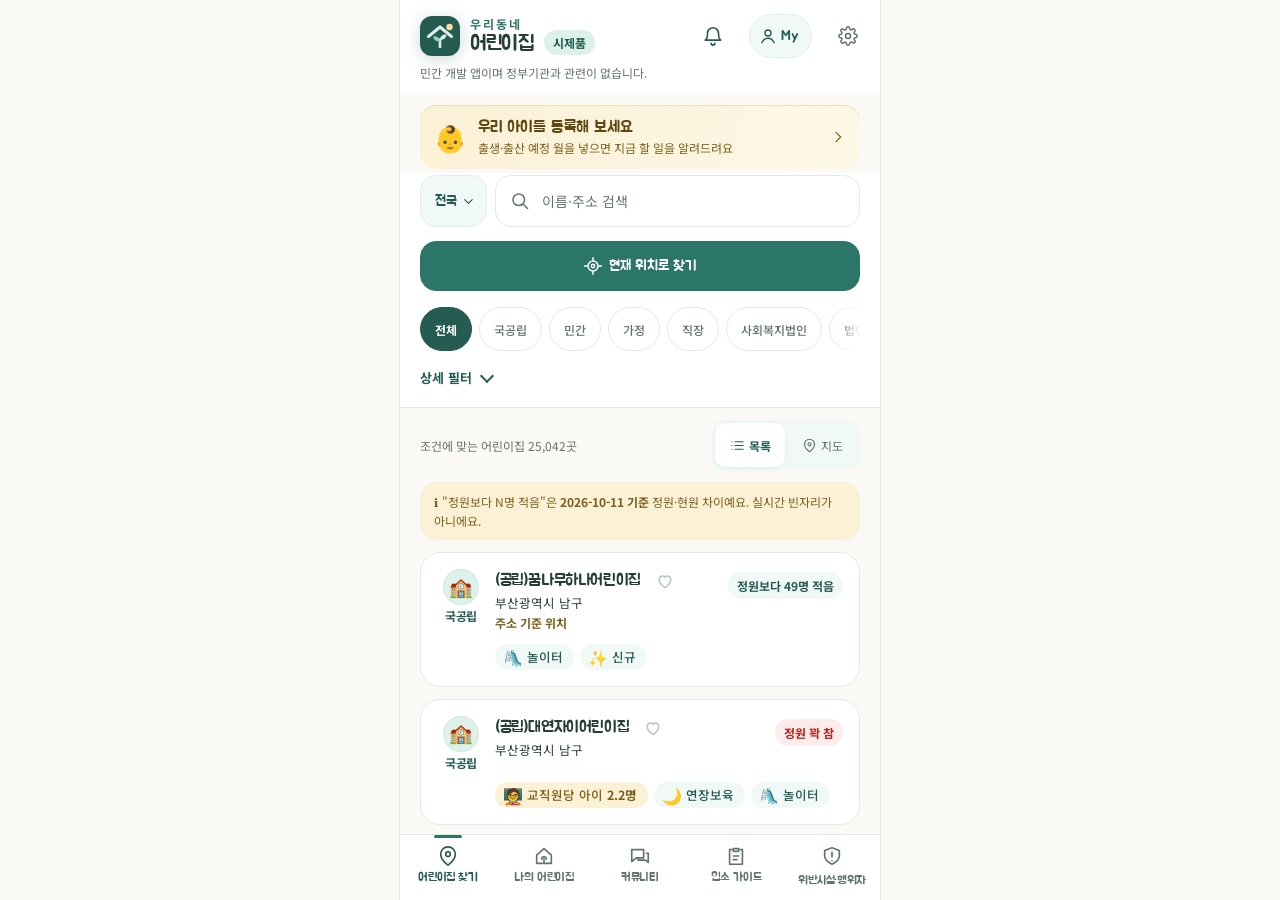
==== commit 407e4f44: "앱 업데이트: 나의 어린이집 탭·서울 특화 보육, 시작 흐름(동네·가입 권유), 졸업 인증 폐지, Apple 가입 버튼 Co-Authored-By: Claude Sonnet 5.5" ====
--- a/app/index.html
+++ b/app/index.html
@@ -93,6 +93,7 @@
   .join-btn { width:100%; min-height:52px; border-radius:var(--r16); border:0; font-size:15px; font-weight:700; cursor:pointer; }
   .join-btn.kakao { background:#FEE500; color:#191600; }
   .join-btn.naver { background:#03C75A; color:#fff; }
+  .join-btn.apple { background:#000; color:#fff; }
   .join-btn.demo { background:var(--surface); border:1.5px solid #2B7668; color:#245C52; }
   .join-picked { display:flex; align-items:center; gap:8px; padding:12px 14px; border:1.5px solid var(--accent); background:var(--accent-subtle); border-radius:var(--r12); }
   .join-picked b { font-size:14px; } .join-picked small { font-size:12px; color:var(--muted); flex:1; }
@@ -719,6 +720,129 @@
   .fav-pill { height:44px; }
   .detail-name-row .fav-pill { margin:-6px 0 -6px; }
   .my-sec-head button { min-height:44px; padding:0 8px; }
+  .cm-list ~ .src-line { margin:4px 0 0; padding:0 20px; }
+  .cm-list ~ .src { margin:6px 0 0; padding:0 20px 88px; }
+  /* 나의 어린이집 (mydaycare.js의 임시 CSS를 덮어씀) */
+  html #view-mine .mine { padding:16px 20px 28px; gap:14px; }
+  html #view-mine .mine-card { position:relative; overflow:hidden; padding:20px; gap:8px; border:0; border-radius:var(--r20); background:linear-gradient(145deg,#245C52 0%,#2B7668 100%); color:#fff; box-shadow:0 8px 20px rgba(36,92,82,.22); }
+  html #view-mine .mine-card::after { content:""; position:absolute; right:-30px; top:-30px; width:130px; height:130px; border-radius:50%; background:rgba(255,255,255,.08); }
+  html #view-mine .mine-badge { background:rgba(255,255,255,.2); color:#fff; font-weight:700; padding:3px 11px; }
+  html #view-mine .mine-card h2 { color:#fff; font-size:24px; line-height:1.3; letter-spacing:-.3px; overflow-wrap:anywhere; }
+  html #view-mine .mine-card .mine-sub { color:rgba(255,255,255,.86); font-size:13px; }
+  html #view-mine .mine-actions { margin-top:10px; gap:8px; }
+  html #view-mine .mine-actions .btn { flex:1 1 0; min-width:0; min-height:44px; padding:0 8px; border:0; border-radius:var(--r12); background:rgba(255,255,255,.16); color:#fff; font-size:13px; font-weight:700; }
+  html #view-mine .mine-actions .btn:hover { background:rgba(255,255,255,.26); }
+  html #view-mine .mine-actions .btn:focus-visible { outline:3px solid #F5DEA0; outline-offset:2px; }
+  html #view-mine .mine-h { margin:10px 0 0; font-size:19px; color:var(--text); }
+  html #view-mine .mine-item { min-height:64px; gap:14px; padding:12px 14px; border-radius:var(--r16); transition:border-color .15s; }
+  html #view-mine .mine-item:hover { border-color:#8BBFB2; }
+  html #view-mine .mine-item:focus-visible, html #view-mine .mine-kind summary:focus-visible, html #view-mine .mine-pick button:focus-visible { outline:3px solid #B69548; outline-offset:2px; }
+  html #view-mine .mi-ic { flex:none; width:44px; height:44px; display:grid; place-items:center; border-radius:14px; background:var(--accent-subtle); font-size:22px; }
+  html #view-mine .mine-item b { font-size:15px; line-height:1.35; }
+  html #view-mine .mine-item small { margin-top:2px; }
+  html #view-mine .mine-kinds { gap:10px; }
+  html #view-mine .mine-kind { padding:0 14px; border-radius:var(--r16); font-size:13px; }
+  html #view-mine .mine-kind summary { min-height:48px; display:flex; align-items:center; }
+  html #view-mine .mine-kind[open] { padding-bottom:12px; border-color:var(--accent); background:var(--accent-subtle); }
+  html #view-mine .mine-kind a { display:inline-flex; align-items:center; min-height:44px; color:var(--accent-strong); font-weight:700; text-underline-offset:3px; }
+  html #view-mine .mine-near { padding:12px 14px; border-radius:var(--r16); gap:12px; }
+  html #view-mine .mine-near b { font-size:15px; }
+  html #view-mine .mine-near-act .btn { border-radius:12px; }
+  html #view-mine .mine-pick button, html #view-mine .mine-cands > * { min-height:56px; }
+  /* 하단 탭 5개: 라벨은 한 줄 */
+  nav.tabs button { padding-left:2px; padding-right:2px; }
+  nav.tabs button span { white-space:nowrap; letter-spacing:-.4px; }
+  /* 간편 로그인 버튼 공통 */
+  .join-btn { display:flex; align-items:center; justify-content:center; gap:8px; transition:filter .15s, transform .05s; }
+  .join-btn:hover { filter:brightness(.96); } .join-btn:active { transform:scale(.99); }
+  .join-btn:focus-visible { outline:3px solid #B69548; outline-offset:2px; }
+  .join-btn.apple { box-shadow:inset 0 0 0 1px rgba(255,255,255,.12); }
+  /* 시작 흐름: 가입 권유 단계 */
+  html #onboard .ob-perks { gap:10px; margin-top:4px; }
+  html #onboard .ob-perks li { padding:14px 16px; border-radius:var(--r20); gap:14px; align-items:center; }
+  html #onboard .ob-perks li > span:first-child { flex:none; width:44px; height:44px; display:grid; place-items:center; border-radius:14px; background:var(--accent-subtle); font-size:22px; }
+  html #onboard .ob-perks li:nth-child(2) > span:first-child { background:#E3ECFB; }
+  html #onboard .ob-perks li:nth-child(3) > span:first-child { background:#FBF1D6; }
+  html #onboard .ob-perks b { line-height:1.35; color:var(--text); }
+  html #onboard .ob-perks small { font-size:13px; line-height:1.55; }
+  html #onboard .ob-join { gap:10px; }
+  /* 가입 안내 시트 (관심 3곳째) */
+  html #joinPrompt { padding:24px 20px calc(18px + env(safe-area-inset-bottom)); border-radius:24px 24px 0 0; gap:8px; box-shadow:0 -10px 32px rgba(36,92,82,.18); border-top:1px solid var(--line); }
+  html #joinPrompt::before { content:""; justify-self:center; width:40px; height:4px; border-radius:99px; background:var(--line); margin:-12px 0 8px; }
+  html #joinPrompt .jp-ic { display:grid; place-items:center; width:52px; height:52px; margin-bottom:4px; border-radius:16px; background:var(--accent-subtle); font-size:26px; }
+  html #joinPrompt b { font-size:20px; line-height:1.35; color:var(--text); }
+  html #joinPrompt p { font-size:14px; line-height:1.65; }
+  html #joinPrompt .jp-go { min-height:56px; margin-top:6px; box-shadow:0 6px 16px rgba(36,92,82,.22); }
+  html #joinPrompt .jp-go:hover { background:var(--accent-strong); }
+  html #joinPrompt :is(.jp-go,.jp-no):focus-visible { outline:3px solid #B69548; outline-offset:3px; }
+  /* 알림 센터 상단 가입 카드 */
+  html #alerts .al-item.al-join { background:var(--accent-subtle); border:1.5px dashed var(--accent); box-shadow:none; margin-bottom:14px; }
+  html #alerts .al-item.al-join::after { content:none; }
+  html #alerts .al-item.al-join .al-ic { background:var(--surface); }
+  html #alerts .al-item.al-join b { color:var(--accent-strong); }
+  html #alerts .al-item.al-join small { color:var(--text); }
+  /* 커뮤니티 광고 (글 5개마다 1개) */
+  .cm-ad-li { list-style:none; }
+  .cm-ad { display:grid; gap:4px; padding:14px 16px; border:1px dashed #C9D6CF; border-radius:var(--r20); background:#F4F6F2; color:var(--text); text-decoration:none; position:relative; }
+  a.cm-ad { cursor:pointer; } a.cm-ad:hover { border-color:#8BBFB2; }
+  a.cm-ad:focus-visible { outline:3px solid #B69548; outline-offset:2px; }
+  .cm-ad-tag { justify-self:start; font-size:12px; font-weight:700; padding:1px 8px; border-radius:99px; background:#E4E9E5; color:var(--muted); }
+  .cm-ad-brand { font-size:12px; color:var(--muted); }
+  .cm-ad-title { font-family:var(--font-cute); font-weight:400; font-size:16px; line-height:1.4; }
+  .cm-ad-body { font-size:13px; line-height:1.55; color:var(--muted); }
+  /* 처음 실행 시작 흐름 (onboarding.js의 임시 CSS를 덮어씀) */
+  html #onboard { background:var(--bg); }
+  html #onboard .ob-wrap { padding:16px 20px calc(24px + env(safe-area-inset-bottom)); gap:14px; }
+  html #onboard .ob-back { width:44px; height:44px; margin-left:-10px; color:var(--text); }
+  html #onboard h2 { margin:4px 0 0; font-size:28px; letter-spacing:-.4px; line-height:1.35; }
+  html #onboard .ob-lead { font-size:14px; line-height:1.7; }
+  html #onboard .ob-lead b { color:var(--accent-strong); }
+  html #onboard .ob-hero { position:relative; isolation:isolate; gap:16px; padding:32px 8px 8px; }
+  html #onboard .ob-hero::before { content:""; position:absolute; z-index:-1; top:50%; left:50%; width:300px; height:300px; transform:translate(-50%,-62%); border-radius:50%; background:radial-gradient(circle,var(--accent-soft) 0%,var(--accent-subtle) 55%,transparent 72%); }
+  html #onboard .ob-hero .brand-mark { width:104px; height:104px; border-radius:30px; filter:drop-shadow(0 10px 20px rgba(36,92,82,.28)); }
+  html #onboard .ob-hero h1 { font-size:34px; letter-spacing:-.5px; line-height:1.2; }
+  html #onboard .ob-hero .ob-lead { max-width:300px; font-size:15px; }
+  html #onboard .ob-main { min-height:56px; box-shadow:0 6px 16px rgba(36,92,82,.22); }
+  html #onboard .ob-main:hover:not(:disabled) { background:var(--accent-strong); }
+  html #onboard .ob-main:disabled { box-shadow:none; }
+  html #onboard .ob-sub { align-self:center; padding:0 16px; font-size:14px; }
+  html #onboard .ob-note { font-size:12px; line-height:1.6; }
+  html #onboard :is(.ob-main,.ob-sub,.ob-card,.ob-back):focus-visible { outline:3px solid #B69548; outline-offset:3px; }
+  html #onboard .ob-pick { gap:14px; margin-top:6px; }
+  html #onboard .ob-card { position:relative; min-height:96px; padding:18px 44px 18px 16px; gap:16px; border-width:1.5px; border-radius:var(--r20); transition:border-color .15s, background .15s; }
+  html #onboard .ob-card::after { content:""; position:absolute; right:18px; top:50%; width:9px; height:9px; border:solid var(--muted); border-width:2px 2px 0 0; transform:translateY(-50%) rotate(45deg); }
+  html #onboard .ob-card:hover { border-color:var(--accent); background:var(--accent-subtle); }
+  html #onboard .ob-card:active { background:var(--accent-soft); }
+  html #onboard .ob-card .ob-ic { flex:none; width:56px; height:56px; display:grid; place-items:center; border-radius:18px; background:var(--accent-subtle); font-size:30px; }
+  html #onboard .ob-card[data-stage="born"] .ob-ic { background:#FBF1D6; }
+  html #onboard .ob-card b { font-size:19px; line-height:1.3; }
+  html #onboard .ob-card small { display:block; margin-top:3px; font-size:13px; }
+  html #onboard label.ob-f { gap:8px; font-size:14px; font-weight:700; }
+  html #onboard .ob-f small { font-weight:400; color:var(--muted); font-size:12px; }
+  html #onboard .ob-f select, html #onboard .ob-f input { min-height:52px; border-radius:var(--r16); }
+  html #onboard .ob-f select:focus-visible, html #onboard .ob-f input:focus-visible { outline:3px solid #B69548; outline-offset:2px; border-color:var(--accent); }
+  html #onboard .ob-f select:disabled { background-color:var(--bg); color:var(--muted); opacity:.75; }
+  html #onboard .ob-f select { appearance:none; -webkit-appearance:none; padding-right:38px; background-image:url("data:image/svg+xml,%3Csvg xmlns='http://www.w3.org/2000/svg' viewBox='0 0 24 24' fill='none' stroke='%2362736B' stroke-width='2' stroke-linecap='round'%3E%3Cpath d='m6 9 6 6 6-6'/%3E%3C/svg%3E"); background-repeat:no-repeat; background-position:right 14px center; background-size:16px; }
+  html #onboard .ob-preview { padding:14px 16px; border-radius:var(--r16); line-height:1.65; }
+  /* 처음 실행 권한 안내 (permintro.js의 임시 CSS를 덮어씀) */
+  html #permIntro { background:var(--bg); }
+  html #permIntro .pi-body { padding:32px 20px 12px; gap:12px; }
+  html #permIntro h2 { font-size:26px; letter-spacing:-.3px; color:var(--text); }
+  html #permIntro h2::before { content:"🔔"; display:grid; place-items:center; width:56px; height:56px; margin-bottom:14px; border-radius:18px; background:var(--accent-soft); font-size:28px; }
+  html #permIntro .pi-lead { font-size:14px; line-height:1.65; }
+  html #permIntro .pi-lead b { color:var(--accent-strong); }
+  html #permIntro .pi-lead:last-child { font-size:13px; padding:12px 14px; border-radius:var(--r12); background:var(--accent-subtle); color:var(--accent-strong); }
+  html #permIntro .pi-row { align-items:flex-start; gap:14px; padding:16px; border-radius:var(--r20); }
+  html #permIntro .pi-ic { width:44px; height:44px; background:var(--accent-subtle); font-size:22px; }
+  html #permIntro .pi-row > span:last-child { min-width:0; flex:1; }
+  html #permIntro .pi-row b { color:var(--text); line-height:1.3; }
+  html #permIntro .pi-row em { padding:2px 9px; vertical-align:2px; font-weight:700; }
+  html #permIntro .pi-row p { font-size:14px; line-height:1.55; color:var(--text); margin-top:6px; }
+  html #permIntro .pi-row small { margin-top:6px; padding-top:6px; border-top:1px dashed var(--line); font-size:12px; }
+  html #permIntro .pi-foot { background:linear-gradient(transparent,var(--bg) 35%); }
+  html #permIntro .pi-go { min-height:56px; box-shadow:0 6px 16px rgba(36,92,82,.22); }
+  html #permIntro .pi-go:hover { background:var(--accent-strong); }
+  html #permIntro .pi-go:focus-visible { outline:3px solid #B69548; outline-offset:3px; }
   /* 알림 센터 (notify.js의 임시 CSS를 덮어씀) */
   .brand-row .alert-btn { color:var(--accent-strong); margin-left:auto; }
   .brand-row .alert-btn svg { width:22px; height:22px; }
@@ -825,6 +949,8 @@
     <p class="src">출처: <span id="basis"></span> · 정확한 정보는 해당 어린이집과 공식 포털에서 확인하세요.</p>
   </section>
 
+  <section class="view" id="view-mine" aria-label="나의 어린이집"></section>
+
   <section class="view" id="view-community" aria-label="커뮤니티"></section>
 
   <section class="view" id="view-detail" aria-label="어린이집 상세"></section>
@@ -905,8 +1031,9 @@
     </div>
   </section>
 </main>
-<nav class="tabs" role="tablist" style="grid-template-columns:repeat(4,1fr)">
+<nav class="tabs" role="tablist" style="grid-template-columns:repeat(5,1fr)">
   <button role="tab" aria-selected="true" data-view="view-map"><svg class="i" viewBox="0 0 24 24" aria-hidden="true"><path d="M20 10c0 6-8 12-8 12S4 16 4 10a8 8 0 1 1 16 0Z"/><circle cx="12" cy="10" r="2.5"/></svg><span>어린이집 찾기</span></button>
+  <button role="tab" aria-selected="false" data-view="view-mine"><svg class="i" viewBox="0 0 24 24" aria-hidden="true"><path d="M4 11 12 4l8 7v9H4Z"/><path d="M12 20v-5M9.5 15.5c0-1.5 1-2.5 2.5-2.5s2.5 1 2.5 2.5"/></svg><span>나의 어린이집</span></button>
   <button role="tab" aria-selected="false" data-view="view-community"><svg class="i" viewBox="0 0 24 24" aria-hidden="true"><path d="M3 5h13v9H8l-5 4Z"/><path d="M19 9h2v10l-3-2.5h-8V15"/></svg><span>커뮤니티</span></button>
   <button role="tab" aria-selected="false" data-view="view-guide"><svg class="i" viewBox="0 0 24 24" aria-hidden="true"><path d="M9 4h6v3H9zM7 5H5v16h14V5h-2M9 12h6M9 16h4"/></svg><span>입소 가이드</span></button>
   <button role="tab" aria-selected="false" data-view="view-violation"><svg class="i" viewBox="0 0 24 24" aria-hidden="true"><path d="m12 3 8 3v6c0 5-8 9-8 9s-8-4-8-9V6Z"/><path d="M12 8v5M12 17h.01"/></svg><span>위반시설·행위자</span></button>
@@ -923,6 +1050,10 @@
 <script src="mypage.js"></script>
 <script src="timeline.js"></script>
 <script src="notify.js"></script>
+<script src="permintro.js"></script>
+<script src="onboarding.js"></script>
+<script src="joinprompt.js"></script>
+<script src="mydaycare.js"></script>
 <script src="applink.js"></script>
 <script src="community.js"></script>
 <script>
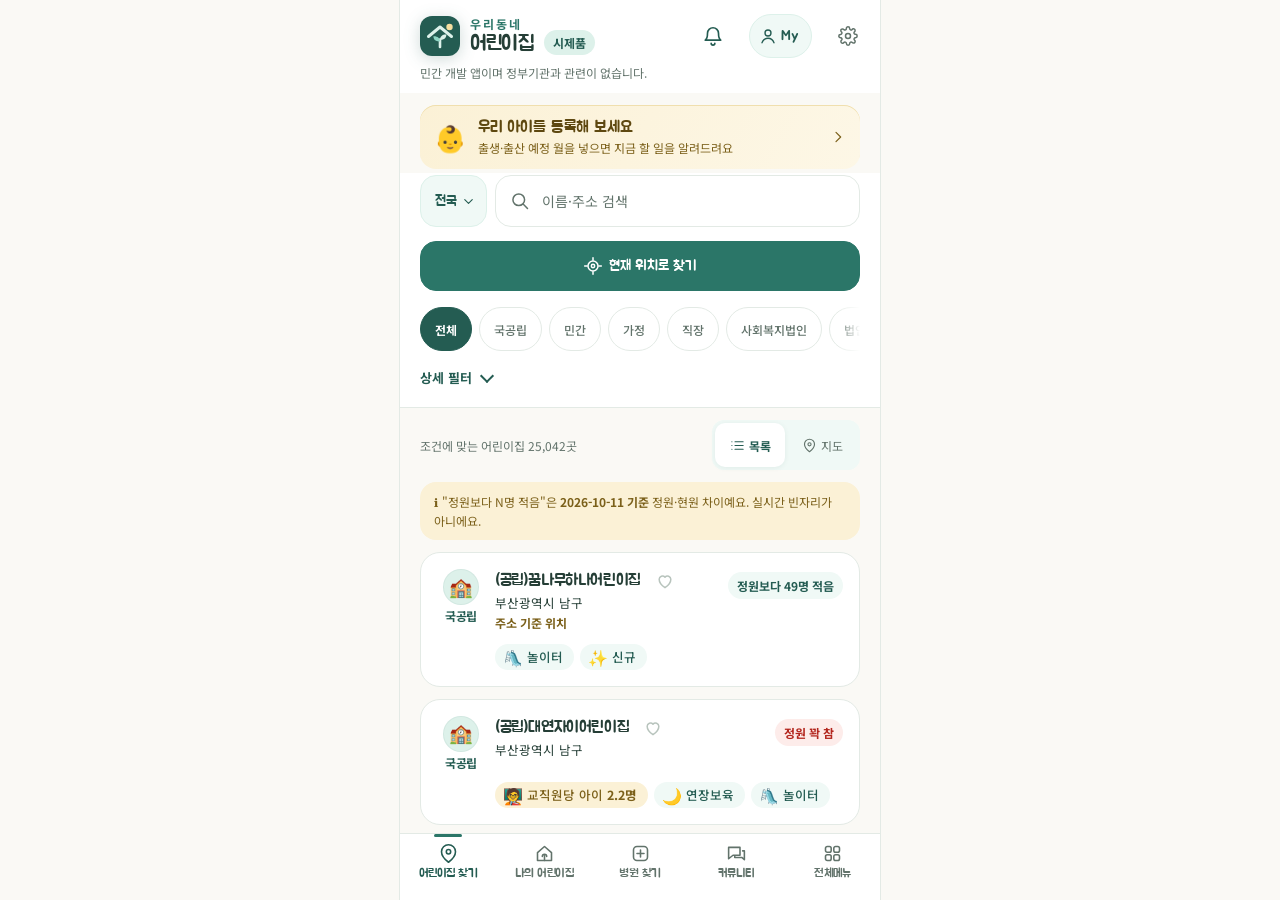
==== commit 543d5340: "앱 업데이트: 병원 찾기 탭(달빛어린이병원·소아과·약국·응급실), 전체메뉴, 어린이집 사이트 바로가기, 일정·준비물 메모, 학부모 모임, 동네 설정 Co-Authored-By: C" ====
--- a/app/index.html
+++ b/app/index.html
@@ -749,9 +749,145 @@
   html #view-mine .mine-near b { font-size:15px; }
   html #view-mine .mine-near-act .btn { border-radius:12px; }
   html #view-mine .mine-pick button, html #view-mine .mine-cands > * { min-height:56px; }
+  /* 나의 어린이집: 일정·준비물 메모, 학부모 모임 입구 */
+  html #view-mine .mine-note-row { gap:4px; padding:4px 6px 4px 14px; border-radius:var(--r16); }
+  html #view-mine .mine-note-row label { gap:12px; }
+  html #view-mine .mine-note-row input[type=checkbox], html #view-mine .mine-add input[type=checkbox] { appearance:none; -webkit-appearance:none; flex:none; width:22px; height:22px; margin:0; border:1.5px solid #8BA59A; border-radius:7px; background:var(--surface); display:inline-grid; place-items:center; cursor:pointer; }
+  html #view-mine .mine-note-row input[type=checkbox]:checked { background:var(--accent); border-color:var(--accent); }
+  html #view-mine .mine-note-row input[type=checkbox]:checked::after { content:""; width:6px; height:11px; border:solid #fff; border-width:0 2px 2px 0; transform:rotate(45deg) translate(-1px,-1px); }
+  html #view-mine .mine-note-row:has(input:checked) b { text-decoration:line-through; color:var(--muted); }
+  html #view-mine .mine-note-row:has(input:checked) { background:var(--bg); }
+  html #view-mine .mine-note-row b { font-size:15px; line-height:1.35; }
+  html #view-mine .mine-note-row small { font-size:12px; color:var(--muted); line-height:1.5; }
+  html #view-mine .mine-note-row input:focus-visible, html #view-mine .mine-x:focus-visible, html #view-mine .mine-add summary:focus-visible { outline:3px solid #B69548; outline-offset:2px; }
+  html #view-mine .mine-x { border-radius:50%; color:#8BA59A; font-size:15px; }
+  html #view-mine .mine-x:hover { background:var(--danger-soft); color:var(--danger); }
+  html #view-mine .mine-add { padding:0 14px; border-radius:var(--r16); border-style:dashed; border-color:var(--accent); background:var(--accent-subtle); }
+  html #view-mine .mine-add summary { min-height:52px; color:var(--accent-strong); font-weight:700; font-size:14px; list-style:none; }
+  html #view-mine .mine-add summary::-webkit-details-marker { display:none; }
+  html #view-mine .mine-add[open] { background:var(--surface); border-style:solid; }
+  html #view-mine .mine-add form { gap:12px; padding:4px 0 16px; }
+  html #view-mine .mine-add label { font-size:13px; font-weight:700; gap:6px; }
+  html #view-mine .mine-add label small { font-weight:400; color:var(--muted); font-size:12px; }
+  html #view-mine .mine-add input { min-height:52px; border-radius:var(--r16); background:var(--surface); }
+  html #view-mine .mine-add input:focus-visible { outline:3px solid #B69548; outline-offset:2px; border-color:var(--accent); }
+  html #view-mine .mine-add .btn.primary { min-height:52px; width:100%; border-radius:var(--r16); }
+  html #view-mine .mine-add .btn.primary:disabled { background:var(--line); border-color:var(--line); color:var(--muted); }
+  html #view-mine .mine-item.locked { cursor:default; border-style:dashed; background:var(--bg); }
+  html #view-mine .mine-item.locked .mi-ic { background:#EDEEEA; }
+  html #view-mine .mine-item.locked b { color:var(--text); }
+  html #view-mine .mine-item.locked [data-verify] { min-height:44px; }
+  /* 학부모 모임 화면 (parentroom.js의 임시 CSS를 덮어씀) */
+  html #parentroom { background:var(--bg); }
+  html #parentroom .pr-body { padding:16px 20px 96px; gap:14px; }
+  html #parentroom .pr-rule { padding:12px 14px; border-radius:var(--r16); font-size:13px; line-height:1.65; }
+  html #parentroom .pr-chips button { min-height:44px; padding:0 16px; font-size:14px; }
+  html #parentroom .pr-chips button[aria-pressed=true] { font-weight:700; }
+  html #parentroom .pr-post { padding:16px; border-radius:var(--r20); gap:10px; }
+  html #parentroom .pr-top { font-size:12px; gap:8px; }
+  html #parentroom .pr-top b { font-size:13px; color:var(--accent-strong); }
+  html #parentroom .pr-text { font-size:15px; line-height:1.65; color:var(--text); }
+  html #parentroom .pr-acts { gap:8px; padding-top:4px; border-top:1px solid var(--line); }
+  html #parentroom .pr-acts button { min-height:44px; padding:0 14px; font-size:13px; font-weight:700; }
+  html #parentroom .pr-acts button:hover { background:var(--accent-soft); }
+  html #parentroom .pr-blind { padding:16px; border-radius:var(--r16); background:var(--surface); font-size:13px; }
+  html #parentroom .pr-cm { padding:10px 12px; border-radius:var(--r12); font-size:14px; }
+  html #parentroom textarea, html #parentroom input[type=text] { padding:14px; border-radius:var(--r16); }
+  html #parentroom :is(textarea,input[type=text]):focus-visible { outline:3px solid #B69548; outline-offset:2px; border-color:var(--accent); }
+  html #parentroom .pr-go { min-height:56px; box-shadow:0 6px 16px rgba(36,92,82,.22); }
+  html #parentroom .pr-go:disabled { box-shadow:none; }
+  html #parentroom :is(.pr-go,.pr-chips button,.pr-acts button):focus-visible { outline:3px solid #B69548; outline-offset:2px; }
+  html #parentroom .pr-empty { margin:4px 0; padding:36px 16px; border:1px dashed var(--line); border-radius:var(--r20); background:var(--surface); }
   /* 하단 탭 5개: 라벨은 한 줄 */
   nav.tabs button { padding-left:2px; padding-right:2px; }
-  nav.tabs button span { white-space:nowrap; letter-spacing:-.4px; }
+  nav.tabs button { justify-content:flex-start; gap:2px; min-height:66px; padding:9px 4px 8px; }
+  nav.tabs button svg { width:21px; height:21px; flex:none; }
+  nav.tabs button span { display:block; max-width:100%; font-size:12px; line-height:1.2; text-align:center; letter-spacing:-.5px; white-space:normal; word-break:keep-all; }
+  /* 상세: 어린이집 사이트 바로가기 (주소 바로 아래, 눈에 띄게) */
+  .site-link { display:flex; align-items:center; justify-content:center; gap:8px; min-height:48px; margin:10px 0 2px; padding:0 16px; border-radius:var(--r16); background:var(--accent); color:#fff; font-family:var(--font-cute); font-size:16px; text-decoration:none; }
+  .site-link:hover { background:var(--accent-strong); }
+  .site-link:focus-visible { outline:3px solid #B69548; outline-offset:2px; }
+  /* 육아 정보 화면: 링크 4개를 한 줄씩 */
+  :is(#view-parenting,#view-hospital) .link-grid { grid-template-columns:1fr; gap:10px; }
+  :is(#view-parenting,#view-hospital) .link-grid .btn { justify-content:flex-start; min-height:56px; padding:0 16px; gap:10px; border-radius:var(--r16); font-size:14px; font-weight:700; text-align:left; }
+  :is(#view-parenting,#view-hospital) .link-grid .btn:hover { border-color:#8BBFB2; background:var(--accent-subtle); }
+  :is(#view-parenting,#view-hospital) .card { padding:16px; }
+  /* 육아 정보: 밤에 아플 때 · 우리 아이 지원금 (parenting.js의 임시 CSS를 덮어씀) */
+  html :is(#view-parenting,#view-hospital) .section { gap:14px; }
+  html :is(#view-parenting,#view-hospital) .pi-card { padding:18px 16px; border-radius:var(--r20); gap:12px; }
+  html :is(#view-parenting,#view-hospital) .pi-card h3 { font-size:20px; line-height:1.3; color:var(--text); }
+  html :is(#view-parenting,#view-hospital) .pi-lead { font-size:13px; line-height:1.65; }
+  html :is(#view-parenting,#view-hospital) .pi-btns { gap:10px; }
+  html :is(#view-parenting,#view-hospital) .pi-link { min-height:64px; padding:10px 14px; gap:14px; border-radius:var(--r16); transition:border-color .15s; }
+  html :is(#view-parenting,#view-hospital) .pi-link:hover { border-color:#8BBFB2; background:var(--accent-subtle); }
+  html :is(#view-parenting,#view-hospital) .pi-link:focus-visible, html :is(#view-parenting,#view-hospital) .pi-cta:focus-visible, html :is(#view-parenting,#view-hospital) select:focus-visible { outline:3px solid #B69548; outline-offset:2px; }
+  html :is(#view-parenting,#view-hospital) .pi-ic { flex:none; width:44px; height:44px; display:grid; place-items:center; border-radius:14px; background:var(--accent-subtle); font-size:22px; }
+  html :is(#view-parenting,#view-hospital) .pi-link:hover .pi-ic { background:var(--surface); }
+  html :is(#view-parenting,#view-hospital) .pi-link b { font-size:15px; line-height:1.35; }
+  html :is(#view-parenting,#view-hospital) .pi-link small { margin-top:2px; font-size:12px; line-height:1.5; }
+  html :is(#view-parenting,#view-hospital) .pi-link > span:last-child { color:var(--muted); }
+  html :is(#view-parenting,#view-hospital) select { min-height:52px; padding-right:38px; border-radius:var(--r16); appearance:none; -webkit-appearance:none; background-image:url("data:image/svg+xml,%3Csvg xmlns='http://www.w3.org/2000/svg' viewBox='0 0 24 24' fill='none' stroke='%2362736B' stroke-width='2' stroke-linecap='round'%3E%3Cpath d='m6 9 6 6 6-6'/%3E%3C/svg%3E"); background-repeat:no-repeat; background-position:right 14px center; background-size:16px; }
+  html :is(#view-parenting,#view-hospital) .pi-urgent { display:flex; align-items:center; gap:10px; padding:12px 14px; border-radius:var(--r16); font-size:13px; font-weight:700; line-height:1.5; }
+  html :is(#view-parenting,#view-hospital) .pi-urgent::before { content:"🚨"; font-size:20px; flex:none; }
+  html :is(#view-parenting,#view-hospital) .pi-sup { padding:14px 16px; border-radius:var(--r16); gap:6px; }
+  html :is(#view-parenting,#view-hospital) .pi-sup b { font-size:15px; line-height:1.4; }
+  html :is(#view-parenting,#view-hospital) .pi-sup em { padding:2px 9px; font-weight:700; vertical-align:1px; }
+  html :is(#view-parenting,#view-hospital) .pi-sup p { font-size:13px; line-height:1.6; color:var(--text); }
+  html :is(#view-parenting,#view-hospital) .pi-sup.me { border-width:1.5px; box-shadow:inset 4px 0 0 var(--accent); }
+  html :is(#view-parenting,#view-hospital) .pi-cta { padding:0 4px; font-size:14px; font-weight:700; }
+  /* 육아 정보: 가까운 병원·약국 (#piNear) */
+  html :is(#view-parenting,#view-hospital) .pi-near-box { gap:10px; padding-bottom:14px; border-bottom:1px dashed var(--line); margin-bottom:2px; }
+  /* 병원 찾기 탭 칩: 잘리지 않게 2열 격자 */
+  html :is(#view-parenting,#view-hospital) .pi-chips { display:grid; grid-template-columns:1fr 1fr; gap:8px; overflow:visible; padding:0; margin:0; }
+  html :is(#view-parenting,#view-hospital) .pi-chips button { width:100%; justify-content:center; padding:0 8px; font-size:14px; white-space:nowrap; transition:border-color .15s; }
+  html :is(#view-parenting,#view-hospital) .pi-chips button[aria-selected=true] { font-weight:700; }
+  html :is(#view-parenting,#view-hospital) .pi-chips button:focus-visible, html :is(#view-parenting,#view-hospital) .pi-near-act .btn:focus-visible { outline:3px solid #B69548; outline-offset:2px; }
+  html :is(#view-parenting,#view-hospital) .pi-near { gap:12px; padding:12px 12px 12px 14px; border-radius:var(--r16); }
+  html :is(#view-parenting,#view-hospital) .pi-near b { font-size:15px; line-height:1.35; }
+  html :is(#view-parenting,#view-hospital) .pi-near small { display:block; margin-top:3px; font-size:12px; line-height:1.6; }
+  html :is(#view-parenting,#view-hospital) .pi-near small i { font-style:normal; font-weight:700; color:var(--muted); }
+  html :is(#view-parenting,#view-hospital) .pi-near small i.on { color:var(--accent-strong); }
+  html :is(#view-parenting,#view-hospital) .pi-near small i::before { content:""; display:inline-block; width:7px; height:7px; margin-right:4px; border-radius:50%; background:#B8C4BD; vertical-align:1px; }
+  html :is(#view-parenting,#view-hospital) .pi-near small i.on::before { background:#2E9E6B; }
+  html :is(#view-parenting,#view-hospital) .pi-near-act { gap:8px; }
+  html :is(#view-parenting,#view-hospital) .pi-near-act .btn { border-radius:12px; background:var(--surface); font-size:18px; }
+  html :is(#view-parenting,#view-hospital) .pi-near-act .btn:hover { border-color:#8BBFB2; background:var(--accent-subtle); }
+  html :is(#view-parenting,#view-hospital) [data-locate] { border-style:dashed; border-color:var(--accent); background:var(--accent-subtle); width:100%; text-align:left; cursor:pointer; }
+  /* 전체메뉴 탭 */
+  .menu-all { padding:16px 20px 32px; display:grid; gap:6px; }
+  .menu-all h2 { margin:0 0 6px; }
+  .menu-group { padding:14px 0 6px; border-top:1px solid var(--line); }
+  .menu-group:first-of-type { border-top:0; padding-top:4px; }
+  .menu-group h3 { margin:0 0 6px; font-family:var(--font-body,inherit); font-size:13px; font-weight:700; color:var(--muted); letter-spacing:0; }
+  .menu-grid { display:grid; grid-template-columns:1fr 1fr; gap:2px 12px; }
+  .menu-item { display:flex; align-items:center; gap:12px; min-height:56px; padding:6px 4px; border:0; border-radius:var(--r12); background:none; color:var(--text); font:inherit; text-align:left; text-decoration:none; cursor:pointer; }
+  .menu-item:hover { background:var(--accent-subtle); }
+  .menu-item:active { background:var(--accent-soft); }
+  .menu-item:focus-visible { outline:3px solid #B69548; outline-offset:2px; }
+  .menu-ic { flex:none; width:40px; height:40px; display:grid; place-items:center; border-radius:12px; font-size:20px; background:#DDF1EA; }
+  .menu-ic.pink { background:#FBE4EE; } .menu-ic.blue { background:#E3ECFB; } .menu-ic.yellow { background:#FBF1D6; }
+  .menu-ic.teal { background:#DDF3F1; } .menu-ic.purple { background:#ECE6F8; } .menu-ic.red { background:#FDECEA; }
+  .menu-name { flex:1; min-width:0; font-size:15px; line-height:1.3; word-break:keep-all; }
+  .menu-ext { flex:none; color:var(--muted); font-size:13px; }
+  .sr-only { position:absolute; width:1px; height:1px; margin:-1px; padding:0; overflow:hidden; clip:rect(0 0 0 0); white-space:nowrap; border:0; }
+  /* 병원 찾기: 운영시간 외(접힘) */
+  html :is(#view-parenting,#view-hospital) .pi-closed { display:grid; gap:10px; }
+  html :is(#view-parenting,#view-hospital) .pi-closed > summary { list-style:none; display:flex; align-items:center; justify-content:space-between; min-height:48px; padding:0 14px; border:1px dashed var(--line); border-radius:var(--r16); background:var(--bg); color:var(--muted); font-size:14px; font-weight:700; cursor:pointer; }
+  html :is(#view-parenting,#view-hospital) .pi-closed > summary::-webkit-details-marker { display:none; }
+  html :is(#view-parenting,#view-hospital) .pi-closed > summary::after { content:""; width:8px; height:8px; border:solid currentColor; border-width:0 2px 2px 0; transform:rotate(45deg); margin:-3px 2px 0 8px; transition:transform .15s; }
+  html :is(#view-parenting,#view-hospital) .pi-closed[open] > summary::after { transform:rotate(-135deg); margin-top:3px; }
+  html :is(#view-parenting,#view-hospital) .pi-closed > summary:focus-visible { outline:3px solid #B69548; outline-offset:2px; }
+  html :is(#view-parenting,#view-hospital) .pi-closed .pi-near { opacity:.85; }
+  /* 병원 찾기: 주소·동네 검색 */
+  html :is(#view-parenting,#view-hospital) .pi-search { display:flex; gap:8px; }
+  html :is(#view-parenting,#view-hospital) .pi-search input { flex:1; min-width:0; min-height:52px; padding:0 14px; border:1px solid var(--line); border-radius:var(--r16); background:var(--surface); color:var(--text); font:inherit; font-size:16px; }
+  html :is(#view-parenting,#view-hospital) .pi-search input:focus-visible { outline:3px solid #B69548; outline-offset:2px; border-color:var(--accent); }
+  html :is(#view-parenting,#view-hospital) .pi-search button { flex:none; min-width:72px; min-height:52px; padding:0 16px; border:0; border-radius:var(--r16); background:var(--accent); color:#fff; font-family:var(--font-cute); font-size:16px; cursor:pointer; }
+  html :is(#view-parenting,#view-hospital) .pi-search button:hover { background:var(--accent-strong); }
+  html :is(#view-parenting,#view-hospital) .pi-search button:focus-visible, html :is(#view-parenting,#view-hospital) .pi-here:focus-visible { outline:3px solid #B69548; outline-offset:2px; }
+  html :is(#view-parenting,#view-hospital) .pi-here-row { display:flex; align-items:center; gap:10px; flex-wrap:wrap; }
+  html :is(#view-parenting,#view-hospital) .pi-here { min-height:44px; padding:0 16px; border:1px solid var(--accent); border-radius:99px; background:var(--accent-subtle); color:var(--accent-strong); font:inherit; font-size:14px; font-weight:700; cursor:pointer; }
+  html :is(#view-parenting,#view-hospital) .pi-status { font-size:12px; line-height:1.5; color:var(--warn); }
   /* 간편 로그인 버튼 공통 */
   .join-btn { display:flex; align-items:center; justify-content:center; gap:8px; transition:filter .15s, transform .05s; }
   .join-btn:hover { filter:brightness(.96); } .join-btn:active { transform:scale(.99); }
@@ -846,7 +982,7 @@
   /* 알림 센터 (notify.js의 임시 CSS를 덮어씀) */
   .brand-row .alert-btn { color:var(--accent-strong); margin-left:auto; }
   .brand-row .alert-btn svg { width:22px; height:22px; }
-  .brand-row .alert-btn .dot { top:4px; right:2px; min-width:18px; height:18px; padding:0 5px; font:700 12px/18px var(--font,inherit); border:2px solid var(--bg); box-sizing:content-box; background:var(--danger); }
+  .brand-row .alert-btn .dot { top:-1px; right:-6px; min-width:18px; height:18px; padding:0 5px; font:700 12px/18px var(--font,inherit); border:2px solid var(--bg); box-sizing:content-box; background:var(--danger); }
   html #alerts .my-body { gap:0; }
   html #alerts .al-set { justify-self:start; align-self:flex-start; display:inline-flex; align-items:center; margin:0 0 14px; padding:0 16px; min-height:44px; border:1px solid var(--accent-soft); border-radius:99px; background:var(--accent-subtle); color:var(--accent-strong); font-size:13px; font-weight:700; text-decoration:none; }
   html #alerts .al-item { position:relative; align-items:center; gap:12px; margin:0 0 10px; padding:14px 16px 14px 14px; border-radius:var(--r16); box-shadow:none; transition:border-color .15s; }
@@ -997,21 +1133,35 @@
           <a class="btn" href="https://www.childcare.go.kr/?menuno=227" target="_blank" rel="noopener">📣 직장어린이집 모집공고</a>
         </div>
       </div>
-      <div class="card">
-        <h3>육아 정보</h3>
-        <p>공식 기관의 안내로 연결돼요. 이 앱은 내용을 옮겨 싣지 않아요.</p>
-        <div class="link-grid">
-          <a class="btn" href="https://www.childcare.go.kr/?menuno=293" target="_blank" rel="noopener">👶 월령별 성장·돌보기</a>
-          <a class="btn" href="https://sooyusil.com/" target="_blank" rel="noopener">🍼 수유실 찾기</a>
-          <a class="btn" href="https://www.nhis.or.kr/nhis/healthin/retrieveMdcAdminSknsClinic.do" target="_blank" rel="noopener">🏥 병원 찾기</a>
-          <a class="btn" href="https://www.childcare.go.kr/?menuno=215" target="_blank" rel="noopener">📢 어린이집 이용 불편신고</a>
-        </div>
-      </div>
       <p class="note">우선순위, 연장보육 기준, 필요 서류는 지자체·시기에 따라 다를 수 있으니 아이사랑 안내를 꼭 확인하세요. 버튼을 누르면 아이사랑(임신육아종합포털)으로 이동하며, 신청·조회는 아이사랑에 로그인해서 직접 진행합니다.</p>
       <p class="src-line">아이사랑·복지로 안내 기준(2026.10)</p>
     </div>
   </section>
 
+  <section class="view" id="view-hospital" aria-label="병원 찾기">
+    <div class="section">
+      <h2>병원 찾기</h2>
+    </div>
+  </section>
+
+  <section class="view" id="view-parenting" aria-label="육아 정보">
+    <div class="section">
+      <h2>육아 정보</h2>
+      <p class="note" style="margin:0">공식 기관의 안내로 연결돼요. 이 앱은 내용을 옮겨 싣지 않아요.</p>
+      <div class="card">
+        <div class="link-grid">
+          <a class="btn" href="https://www.childcare.go.kr/?menuno=293" target="_blank" rel="noopener">👶 월령별 성장·돌보기</a>
+          <a class="btn" href="https://sooyusil.com/" target="_blank" rel="noopener">🍼 수유실 찾기</a>
+          <a class="btn" href="https://www.childcare.go.kr/?menuno=215" target="_blank" rel="noopener">📢 어린이집 이용 불편신고</a>
+        </div>
+      </div>
+      <p class="src-line">아이사랑·건강보험공단 안내 기준(2026.10)</p>
+    </div>
+  </section>
+
+  <section class="view" id="view-menu" aria-label="전체메뉴">
+    <div class="section menu-all" id="menuAll"></div>
+  </section>
   <section class="view" id="view-violation">
     <div class="section">
       <h2>위반시설·행위자</h2>
@@ -1034,9 +1184,11 @@
 <nav class="tabs" role="tablist" style="grid-template-columns:repeat(5,1fr)">
   <button role="tab" aria-selected="true" data-view="view-map"><svg class="i" viewBox="0 0 24 24" aria-hidden="true"><path d="M20 10c0 6-8 12-8 12S4 16 4 10a8 8 0 1 1 16 0Z"/><circle cx="12" cy="10" r="2.5"/></svg><span>어린이집 찾기</span></button>
   <button role="tab" aria-selected="false" data-view="view-mine"><svg class="i" viewBox="0 0 24 24" aria-hidden="true"><path d="M4 11 12 4l8 7v9H4Z"/><path d="M12 20v-5M9.5 15.5c0-1.5 1-2.5 2.5-2.5s2.5 1 2.5 2.5"/></svg><span>나의 어린이집</span></button>
+  <button role="tab" aria-selected="false" data-view="view-hospital"><svg class="i" viewBox="0 0 24 24" aria-hidden="true"><rect x="4" y="4" width="16" height="16" rx="4"/><path d="M12 8v8M8 12h8"/></svg><span>병원 찾기</span></button>
   <button role="tab" aria-selected="false" data-view="view-community"><svg class="i" viewBox="0 0 24 24" aria-hidden="true"><path d="M3 5h13v9H8l-5 4Z"/><path d="M19 9h2v10l-3-2.5h-8V15"/></svg><span>커뮤니티</span></button>
-  <button role="tab" aria-selected="false" data-view="view-guide"><svg class="i" viewBox="0 0 24 24" aria-hidden="true"><path d="M9 4h6v3H9zM7 5H5v16h14V5h-2M9 12h6M9 16h4"/></svg><span>입소 가이드</span></button>
-  <button role="tab" aria-selected="false" data-view="view-violation"><svg class="i" viewBox="0 0 24 24" aria-hidden="true"><path d="m12 3 8 3v6c0 5-8 9-8 9s-8-4-8-9V6Z"/><path d="M12 8v5M12 17h.01"/></svg><span>위반시설·행위자</span></button>
+  <button role="tab" hidden aria-selected="false" data-view="view-guide"><svg class="i" viewBox="0 0 24 24" aria-hidden="true"><path d="M9 4h6v3H9zM7 5H5v16h14V5h-2M9 12h6M9 16h4"/></svg><span>입소 가이드</span></button>
+  <button role="tab" hidden aria-selected="false" data-view="view-violation"><svg class="i" viewBox="0 0 24 24" aria-hidden="true"><path d="m12 3 8 3v6c0 5-8 9-8 9s-8-4-8-9V6Z"/><path d="M12 8v5M12 17h.01"/></svg><span>위반시설·<wbr>행위자</span></button>
+  <button role="tab" aria-selected="false" data-view="view-menu"><svg class="i" viewBox="0 0 24 24" aria-hidden="true"><rect x="4" y="4" width="6.5" height="6.5" rx="2"/><rect x="13.5" y="4" width="6.5" height="6.5" rx="2"/><rect x="4" y="13.5" width="6.5" height="6.5" rx="2"/><rect x="13.5" y="13.5" width="6.5" height="6.5" rx="2"/></svg><span>전체메뉴</span></button>
 </nav>
 <section id="settings" aria-label="설정" hidden></section>
 <dialog id="sheet" aria-label="길찾기 방법 선택"></dialog>
@@ -1054,8 +1206,11 @@
 <script src="onboarding.js"></script>
 <script src="joinprompt.js"></script>
 <script src="mydaycare.js"></script>
+<script src="parentroom.js"></script>
+<script src="parenting.js"></script>
 <script src="applink.js"></script>
 <script src="community.js"></script>
+<script src="appmenu.js"></script>
 <script>
 /* 상세 필터 개수 표시 (접힌 상태에서도 켜진 필터를 알 수 있게) */
 (function(){var d=document.getElementById('moreFilters'),c=document.getElementById('moreCount');if(!d||!c)return;
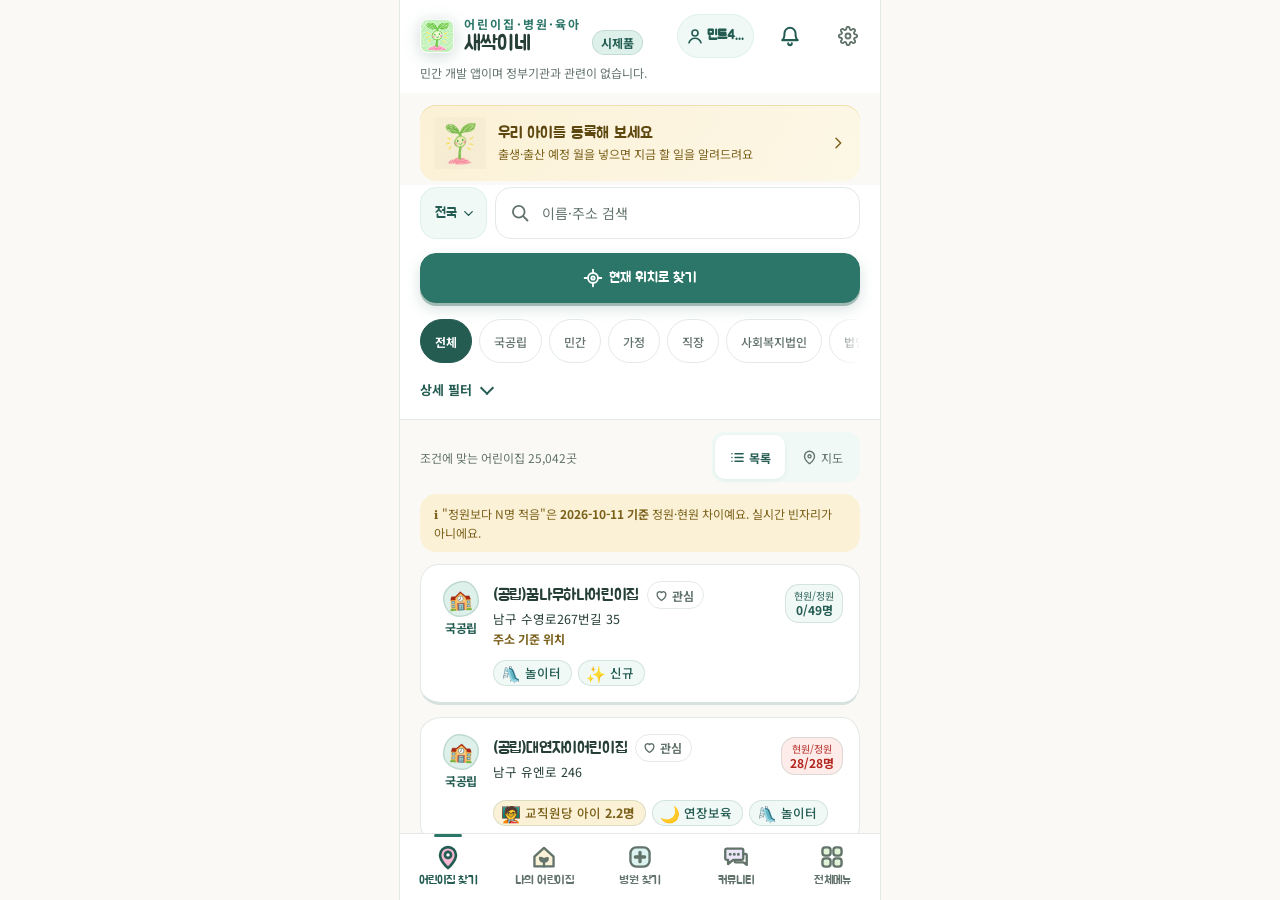
==== commit 91b81e8e: "앱 업데이트: 새싹이네(이름·크레용 마스코트), 설정 개편(하위 화면·알림 세분화·백업), 헤더 닉네임, 목록 카드(현원/정원·도로명·관심 버튼·이름 한 줄), 상세 필터 정리·초" ====
--- a/app/index.html
+++ b/app/index.html
@@ -4,7 +4,9 @@
 <meta charset="utf-8">
 <meta name="viewport" content="width=device-width, initial-scale=1, viewport-fit=cover">
 <meta name="theme-color" content="#FFFFFF">
-<title>우리동네 어린이집</title>
+<title>새싹이네</title>
+<link rel="icon" type="image/png" href="img/app-icon.png">
+<link rel="apple-touch-icon" href="img/apple-touch-icon.png">
 <link rel="preconnect" href="https://fonts.googleapis.com">
 <link href="https://fonts.googleapis.com/css2?family=Jua&family=Noto+Sans+KR:wght@400;500;700&display=swap" rel="stylesheet">
 <style>
@@ -39,7 +41,7 @@
   body { background:var(--bg); color:var(--text); font-family:"Noto Sans KR","Malgun Gothic",system-ui,sans-serif; font-size:14px; display:flex; flex-direction:column; word-break:keep-all; -webkit-font-smoothing:antialiased; }
   button, input, select, textarea { font:inherit; }
   :focus-visible { outline:3px solid #B69548; outline-offset:2px; }
-  svg.i { width:20px; height:20px; stroke:currentColor; stroke-width:1.8; fill:none; stroke-linecap:round; stroke-linejoin:round; flex:none; }
+  svg.i { width:20px; height:20px; stroke:currentColor; stroke-width:2.2; fill:none; stroke-linecap:round; stroke-linejoin:round; flex:none; filter:url(#sketchy); }
 
   header.app-header { padding:14px 20px 12px; background:var(--surface); }
   .brand-row { display:flex; align-items:center; gap:10px; }
@@ -172,6 +174,11 @@
   /* My page */
   .my-btn { margin-left:auto; display:inline-flex; align-items:center; gap:4px; height:36px; padding:0 12px 0 9px; border:1px solid var(--accent-soft); border-radius:99px; background:var(--accent-subtle); color:var(--accent-strong); font-family:var(--font-cute, inherit); font-size:14px; cursor:pointer; }
   .my-btn svg { width:18px; height:18px; }
+  /* 닉네임이 있으면 "My" 글자 대신 닉네임을 보여 줘 375px에서 헤더 폭을 지킨다 (aria-label에는 My 페이지가 남음) */
+  .my-btn.has-nick > span:not(.my-nick) { display:none; }
+  .my-btn.has-nick { gap:3px; padding:0 8px 0 8px; }
+  .brand-row:has(.my-btn.has-nick) .brand-mark { width:34px; height:34px; }
+  .my-nick { max-width:38px; overflow:hidden; text-overflow:ellipsis; white-space:nowrap; font-size:13px; font-weight:700; color:var(--accent-strong); }
   .brand-row .my-btn + .gear { margin-left:4px; }
   .fav-btn { margin-left:auto; color:var(--muted); }
   .fav-btn.on { color:#C2453A; } .fav-btn.on svg { fill:currentColor; }
@@ -473,6 +480,8 @@
   .seat.ok { background:var(--accent-subtle); color:var(--accent-strong); }
   .seat.few { background:var(--warn-soft); color:var(--warn); }
   .seat.full { background:var(--danger-soft); color:var(--danger); }
+  ol.rank .seat:has(small) { border-radius:14px; text-align:center; line-height:1.3; }
+  ol.rank .seat small { display:block; font-size:10px; font-weight:500; opacity:.8; }
   .tags { display:flex; flex-wrap:wrap; gap:6px; margin-top:8px; }
   .tag { display:inline-flex; align-items:center; gap:4px; font-size:12.5px; font-weight:500; padding:4px 11px 4px 8px; border-radius:999px; background:var(--accent-subtle); color:var(--accent-strong); line-height:1.4; }
   .tag i { font-style:normal; font-size:16px; line-height:1; }
@@ -837,6 +846,85 @@
   html :is(#view-parenting,#view-hospital) .pi-cta { padding:0 4px; font-size:14px; font-weight:700; }
   /* 육아 정보: 가까운 병원·약국 (#piNear) */
   html :is(#view-parenting,#view-hospital) .pi-near-box { gap:10px; padding-bottom:14px; border-bottom:1px dashed var(--line); margin-bottom:2px; }
+  /* 목록 카드: 이름은 남는 폭을 채우고 하트는 같은 세로선(이름 칸 오른쪽 끝)에 맞춘다 */
+  ol.rank .t .name-row b { flex:1 1 auto; }
+  ol.rank .head { grid-template-columns:48px minmax(0,1fr) 124px; } /* 오른쪽 배지 칸을 고정해 하트가 모든 카드에서 같은 세로선에 서게 */
+  ol.rank .head > .side { justify-self:end; }
+  /* 목록 카드: 이름은 한 줄(넘치면 …), "관심" 버튼은 이름 바로 옆. 누르는 칸은 위아래로 넓혀 44px 이상 */
+  ol.rank .head { grid-template-columns:48px minmax(0,1fr) auto; column-gap:8px; } /* 오른쪽 현원/정원 칸은 내용만큼만 → 이름이 넓게 */
+  ol.rank .t .name-row { align-items:center; }
+  ol.rank .t .name-row b { flex:0 1 auto; display:block; white-space:nowrap; text-overflow:ellipsis; overflow:hidden; -webkit-line-clamp:unset; -webkit-box-orient:unset; line-height:1.4; }
+  ol.rank .t .name-row .fav-mini { flex:none; position:relative; width:auto; height:28px; margin:0 0 0 6px; padding:0 9px 0 6px; display:inline-flex; align-items:center; gap:3px; border:1px solid var(--line); border-radius:99px; background:var(--surface); color:var(--muted); font-size:12px; font-weight:700; }
+  ol.rank .t .name-row .fav-mini::before { content:""; position:absolute; inset:-9px -3px; }
+  ol.rank .t .name-row .fav-mini svg { width:15px; height:15px; }
+  ol.rank .t .name-row .fav-mini.on { border-color:#F3C4C1; background:#FDECEA; color:#B3261E; }
+  ol.rank .t .name-row .fav-mini:focus-visible { outline:3px solid #B69548; outline-offset:2px; }
+  /* 새싹 마스코트(크레용 그림) — 흰 종이 배경은 multiply로 앱 배경색에 섞는다. 큰 자리에만 쓴다 */
+  .brand-mark { border-radius:22%; object-fit:cover; }
+  html #onboard .ob-art { display:block; width:220px; height:220px; max-width:70%; object-fit:contain; mix-blend-mode:multiply; margin:0 auto; }
+  html #onboard .ob-art.sm { width:96px; height:96px; margin:4px 0 0; }
+  html #onboard .ob-hero .ob-art { position:relative; z-index:0; }
+  html #onboard .ob-hero::before { display:none; }
+  html #onboard .ob-art { border-radius:24px; }
+  html #onboard .ob-card .ob-ic, html #onboard .ob-card[data-stage] .ob-ic { width:72px !important; height:72px !important; background:none !important; border-radius:0 !important; font-size:0; }
+  html #onboard .ob-card .ob-ic img { display:block; width:72px; height:72px; object-fit:contain; mix-blend-mode:multiply; }
+  html #permIntro h2::before { content:""; width:88px; height:88px; margin-bottom:10px; border-radius:0; background:url("img/ob-notify.png") center/contain no-repeat; mix-blend-mode:multiply; }
+  html #alerts .al-empty::before, html #parentroom .pr-empty::before { content:""; display:block; width:96px; height:96px; margin:0 auto 10px; background:url("img/mascot-base.png") center/contain no-repeat; mix-blend-mode:multiply; }
+  /* 스케치 느낌 아이콘: 손으로 그린 듯한 흔들림(#sketchy) + 도톰한 선 + 은은한 색 채움 */
+  nav.tabs button svg { width:28px; height:28px; stroke-width:2; }
+  nav.tabs svg .f { fill:#E9F3EE; }
+  nav.tabs button[aria-selected="true"] svg .f { fill:#BFE3D5; stroke:var(--accent-strong); }
+  nav.tabs button[aria-selected="true"] svg { stroke-width:2.3; }
+  nav.tabs button:nth-child(1) svg .f { fill:#FBE4EE; } nav.tabs button:nth-child(2) svg .f { fill:#FBF1D6; } nav.tabs button:nth-child(3) svg .f { fill:#DDF3F1; }
+  nav.tabs button:nth-child(4) svg .f { fill:#ECE6F8; } nav.tabs button:nth-last-child(1) svg .f { fill:#E2F3D8; }
+  nav.tabs button[aria-selected="true"]:nth-child(1) svg .f { fill:#F5B8D0; } nav.tabs button[aria-selected="true"]:nth-child(2) svg .f { fill:#F5DEA0; } nav.tabs button[aria-selected="true"]:nth-child(3) svg .f { fill:#9FDAD3; }
+  nav.tabs button[aria-selected="true"]:nth-child(4) svg .f { fill:#C9BBEB; } nav.tabs button[aria-selected="true"]:nth-last-child(1) svg .f { fill:#B9E0A3; }
+  /* 이모지 칩: 손으로 오려 붙인 스티커처럼 살짝 비뚤어진 모양 */
+  .menu-ic, .mi-ic, .pi-ic, .al-ic, .ob-perks li > span:first-child { border-radius:58% 42% 55% 45% / 48% 56% 44% 52% !important; box-shadow:inset 0 0 0 1.5px rgba(36,92,82,.16); transform:rotate(-3deg); }
+  .menu-item:nth-child(even) .menu-ic, .mine-item:nth-child(even) .mi-ic, .pi-link:nth-child(even) .pi-ic { border-radius:44% 56% 46% 54% / 55% 45% 56% 44% !important; transform:rotate(2.5deg); }
+  /* 커뮤니티 주제 칩: 잘리지 않게 줄바꿈 */
+  /* 상세 필터 칩은 가로 스크롤 대신 여러 줄로 감싸 오른쪽이 잘리지 않게 */
+  .more-filters .chips { flex-wrap:wrap; overflow:visible; -webkit-mask-image:none; mask-image:none; }
+  .more-filters .chips { gap:8px; }
+  .more-filters .chips .chip { flex:1 1 calc(50% - 4px); min-width:0; max-width:100%; padding:0 10px; white-space:normal; line-height:1.25; justify-content:flex-start; } /* 두 칸씩 꽉 채우고, 마지막 줄이 홀수면 그 칸이 넓어짐 */
+  .more-filters select.chip { padding-right:30px; text-overflow:ellipsis; }
+  .more-filters .toolbar.tight { display:grid; grid-template-columns:repeat(2,minmax(0,1fr)); gap:8px; } /* 선택 상자 4개는 2×2로 꽉 채움 */
+  .filter-reset { width:100%; min-height:44px; margin:10px 0 4px; border:1px solid var(--line); border-radius:99px; background:var(--surface); color:var(--accent-strong); font:inherit; font-size:14px; font-weight:700; cursor:pointer; }
+  .filter-reset:disabled { opacity:.45; cursor:default; }
+  .filter-reset:focus-visible { outline:3px solid #B69548; outline-offset:2px; }
+  .more-filters .toolbar.tight > select { width:100%; min-width:0; text-overflow:ellipsis; }
+  .chips.cm-cats { flex-wrap:wrap; overflow:visible; -webkit-mask-image:none; mask-image:none; }
+  /* ===== 전체 스케치 레이어: 앱 전체를 같은 손그림·스티커 느낌으로 ===== */
+  :root { --blob-a:58% 42% 55% 45% / 48% 56% 44% 52%; --blob-b:44% 56% 46% 54% / 55% 45% 56% 44%; --hand-1:18px 22px 17px 21px / 21px 17px 22px 18px; --hand-2:22px 17px 21px 18px / 17px 22px 18px 21px; }
+  /* 1) 아이콘 칩(이모지·마스코트): 비뚤어진 스티커 */
+  ol.rank .no.emo, .my-ic, .ob-ic, .tl-ic, .cm-avatar, .my-avatar, .photo-ic, .house-art { border-radius:var(--blob-a) !important; box-shadow:inset 0 0 0 1.5px rgba(36,92,82,.16); }
+  ol.rank > li:nth-child(even) .no.emo, .my-row:nth-child(even) .my-ic { border-radius:var(--blob-b) !important; }
+  ol.rank .no.emo { transform:rotate(-3deg); } ol.rank > li:nth-child(even) .no.emo { transform:rotate(2.5deg); }
+  /* 2) 카드·상자: 손으로 그린 듯한 살짝 다른 모서리 + 아래쪽이 도톰한 크레용 선 */
+  ol.rank > li, .card, .pi-card, .cm-card, .mine-item, .menu-group, .my-dc, .my-sec, .rating-summary, .facts, .tl-card, .cm-post, .pr-post, .al-item, .my-child, .my-compare-cta { border-radius:var(--hand-1); }
+  ol.rank > li:nth-child(even), .cm-list > li:nth-child(even) .cm-card, .mine-list > :nth-child(even), .al-item:nth-of-type(even) { border-radius:var(--hand-2); }
+  ol.rank > li, .card, .pi-card, .cm-card, .mine-item, .pr-post, .al-item { border-bottom-width:3px; border-bottom-color:rgba(36,92,82,.18); }
+  /* 3) 칩·배지·버튼: 살짝 눌러 만든 스티커 느낌 */
+  .tag, .badge, .seat, .verified-badge { box-shadow:inset 0 0 0 1px rgba(36,92,82,.14); }
+  .chip { border-width:1.5px; }
+  .btn.primary, .cm-fab, .pi-go, .jp-go, .ob-main { box-shadow:0 3px 0 rgba(36,92,82,.35), 0 6px 14px rgba(36,92,82,.18); }
+  .btn.primary:active, .cm-fab:active, .ob-main:active { transform:translateY(2px); box-shadow:0 1px 0 rgba(36,92,82,.35); }
+  /* 글줄 속 새싹이(👶·🤰 대체) */
+  img.sp { display:inline-block; width:1.5em; height:1.5em; vertical-align:-.4em; object-fit:contain; mix-blend-mode:multiply; }
+  .menu-ic img.sp, .mi-ic img.sp { width:38px; height:38px; vertical-align:0; }
+  .cm-same img.sp { width:22px; height:22px; vertical-align:-6px; margin-right:2px; }
+  .tl-age img.sp { width:24px; height:24px; vertical-align:-7px; }
+  .pi-card h3 img.sp { width:34px; height:34px; vertical-align:-10px; margin-right:2px; }
+  .pi-sup b img.sp { width:34px; height:34px; vertical-align:-10px; margin-right:2px; }
+  /* 할 일 배너: 이모지 대신 새싹이 */
+  .todo-banner .tb-ic { flex:none; width:52px; height:52px; display:grid; place-items:center; }
+  .todo-banner .tb-ic img { display:block; width:52px; height:52px; object-fit:contain; mix-blend-mode:multiply; }
+  /* 설정 하위 화면: 터치 영역 44px 이상 */
+  html #settings .danger-btn, html #settings .btn { min-height:44px; }
+  html #settings .segments button, html #settings .set-row .segments button { min-height:44px; height:44px; }
+  html #settings .set-seg button { min-height:44px; height:44px; }
+  html #settings .set-row.off { opacity:.55; }
+  html #settings button:focus-visible, html #settings select:focus-visible { outline:3px solid #B69548; outline-offset:2px; }
   /* 병원 찾기 탭 칩: 잘리지 않게 2열 격자 */
   html :is(#view-parenting,#view-hospital) .pi-chips { display:grid; grid-template-columns:1fr 1fr; gap:8px; overflow:visible; padding:0; margin:0; }
   html :is(#view-parenting,#view-hospital) .pi-chips button { width:100%; justify-content:center; padding:0 8px; font-size:14px; white-space:nowrap; transition:border-color .15s; }
@@ -937,7 +1025,8 @@
   html #onboard .ob-hero::before { content:""; position:absolute; z-index:-1; top:50%; left:50%; width:300px; height:300px; transform:translate(-50%,-62%); border-radius:50%; background:radial-gradient(circle,var(--accent-soft) 0%,var(--accent-subtle) 55%,transparent 72%); }
   html #onboard .ob-hero .brand-mark { width:104px; height:104px; border-radius:30px; filter:drop-shadow(0 10px 20px rgba(36,92,82,.28)); }
   html #onboard .ob-hero h1 { font-size:34px; letter-spacing:-.5px; line-height:1.2; }
-  html #onboard .ob-hero .ob-lead { max-width:300px; font-size:15px; }
+  html #onboard .ob-hero .ob-lead { max-width:300px; font-size:17px; font-weight:500; line-height:1.7; color:var(--text); }
+  html #onboard .ob-em { color:var(--accent-strong); font-weight:700; padding:0 2px; background:linear-gradient(transparent 58%, #DDF1EA 58%); }
   html #onboard .ob-main { min-height:56px; box-shadow:0 6px 16px rgba(36,92,82,.22); }
   html #onboard .ob-main:hover:not(:disabled) { background:var(--accent-strong); }
   html #onboard .ob-main:disabled { box-shadow:none; }
@@ -980,7 +1069,8 @@
   html #permIntro .pi-go:hover { background:var(--accent-strong); }
   html #permIntro .pi-go:focus-visible { outline:3px solid #B69548; outline-offset:3px; }
   /* 알림 센터 (notify.js의 임시 CSS를 덮어씀) */
-  .brand-row .alert-btn { color:var(--accent-strong); margin-left:auto; }
+  .brand-row .alert-btn { color:var(--accent-strong); margin-left:4px; }
+  .brand-row .alert-btn + .gear { margin-left:4px; }
   .brand-row .alert-btn svg { width:22px; height:22px; }
   .brand-row .alert-btn .dot { top:-1px; right:-6px; min-width:18px; height:18px; padding:0 5px; font:700 12px/18px var(--font,inherit); border:2px solid var(--bg); box-sizing:content-box; background:var(--danger); }
   html #alerts .my-body { gap:0; }
@@ -1004,9 +1094,10 @@
 </style>
 </head>
 <body>
+<svg width="0" height="0" style="position:absolute" aria-hidden="true" focusable="false"><filter id="sketchy" x="-8%" y="-8%" width="116%" height="116%"><feTurbulence type="fractalNoise" baseFrequency="0.045" numOctaves="2" seed="7" result="n"/><feDisplacementMap in="SourceGraphic" in2="n" scale="1.8" xChannelSelector="R" yChannelSelector="G"/></filter></svg>
 <header class="app-header">
-  <div class="brand-row"><svg class="brand-mark" viewBox="0 0 40 40" aria-hidden="true"><rect width="40" height="40" rx="12" fill="#245C52"/><circle cx="29.5" cy="11" r="3.2" fill="#F5DEA0"/><path d="M8.5 20.5 20 11l11.5 9.5" fill="none" stroke="#DDF1EA" stroke-width="3" stroke-linecap="round" stroke-linejoin="round"/><path d="M20 31v-7.5" stroke="#DDF1EA" stroke-width="2.6" stroke-linecap="round"/><path d="M20 25.5c-4.6.3-6.6-2.2-6.6-5.2 4.3-.2 6.6 2 6.6 5.2Z" fill="#8FD6C4"/><path d="M20 24c.1-3.6 2.4-5.6 6.4-5.4-.1 3.4-2.4 5.6-6.4 5.4Z" fill="#DDF1EA"/></svg><h1 class="wordmark"><span class="wm-sub">우리동네</span><span class="wm-main">어린이집</span></h1><span class="badge">시제품</span>
-    <button type="button" class="my-btn" id="openMy" aria-label="My page"><svg class="i" viewBox="0 0 24 24" aria-hidden="true"><circle cx="12" cy="8" r="4"/><path d="M4 21c1.5-4 4.5-6 8-6s6.5 2 8 6"/></svg><span>My</span></button><button type="button" class="icon-button gear" id="openSettings" aria-label="설정"><svg class="i" viewBox="0 0 24 24" aria-hidden="true"><circle cx="12" cy="12" r="3"/><path d="M19.4 15a1.7 1.7 0 0 0 .3 1.8l.1.1a2 2 0 1 1-2.8 2.8l-.1-.1a1.7 1.7 0 0 0-1.8-.3 1.7 1.7 0 0 0-1 1.5V21a2 2 0 1 1-4 0v-.1a1.7 1.7 0 0 0-1.1-1.5 1.7 1.7 0 0 0-1.8.3l-.1.1a2 2 0 1 1-2.8-2.8l.1-.1a1.7 1.7 0 0 0 .3-1.8 1.7 1.7 0 0 0-1.5-1H3a2 2 0 1 1 0-4h.1a1.7 1.7 0 0 0 1.5-1.1 1.7 1.7 0 0 0-.3-1.8l-.1-.1a2 2 0 1 1 2.8-2.8l.1.1a1.7 1.7 0 0 0 1.8.3H9a1.7 1.7 0 0 0 1-1.5V3a2 2 0 1 1 4 0v.1a1.7 1.7 0 0 0 1 1.5 1.7 1.7 0 0 0 1.8-.3l.1-.1a2 2 0 1 1 2.8 2.8l-.1.1a1.7 1.7 0 0 0-.3 1.8V9a1.7 1.7 0 0 0 1.5 1H21a2 2 0 1 1 0 4h-.1a1.7 1.7 0 0 0-1.5 1Z"/></svg></button></div>
+  <div class="brand-row"><img class="brand-mark" src="img/app-icon.png" width="40" height="40" alt=""><h1 class="wordmark"><span class="wm-sub">어린이집·병원·육아</span><span class="wm-main">새싹이네</span></h1><span class="badge">시제품</span>
+    <button type="button" class="my-btn" id="openMy" aria-label="My page"><svg class="i" viewBox="0 0 24 24" aria-hidden="true"><circle cx="12" cy="8" r="4"/><path d="M4 21c1.5-4 4.5-6 8-6s6.5 2 8 6"/></svg><span>My</span><span class="my-nick" id="myNick" hidden></span></button><button type="button" class="icon-button gear" id="openSettings" aria-label="설정"><svg class="i" viewBox="0 0 24 24" aria-hidden="true"><circle cx="12" cy="12" r="3"/><path d="M19.4 15a1.7 1.7 0 0 0 .3 1.8l.1.1a2 2 0 1 1-2.8 2.8l-.1-.1a1.7 1.7 0 0 0-1.8-.3 1.7 1.7 0 0 0-1 1.5V21a2 2 0 1 1-4 0v-.1a1.7 1.7 0 0 0-1.1-1.5 1.7 1.7 0 0 0-1.8.3l-.1.1a2 2 0 1 1-2.8-2.8l.1-.1a1.7 1.7 0 0 0 .3-1.8 1.7 1.7 0 0 0-1.5-1H3a2 2 0 1 1 0-4h.1a1.7 1.7 0 0 0 1.5-1.1 1.7 1.7 0 0 0-.3-1.8l-.1-.1a2 2 0 1 1 2.8-2.8l.1.1a1.7 1.7 0 0 0 1.8.3H9a1.7 1.7 0 0 0 1-1.5V3a2 2 0 1 1 4 0v.1a1.7 1.7 0 0 0 1 1.5 1.7 1.7 0 0 0 1.8-.3l.1-.1a2 2 0 1 1 2.8 2.8l-.1.1a1.7 1.7 0 0 0-.3 1.8V9a1.7 1.7 0 0 0 1.5 1H21a2 2 0 1 1 0 4h-.1a1.7 1.7 0 0 0-1.5 1Z"/></svg></button></div>
   <p>민간 개발 앱이며 정부기관과 관련이 없습니다.</p>
 </header>
 <main>
@@ -1067,6 +1158,7 @@
           <option value="ratio">교직원당 아이 적은 순</option><option value="space">아이 1명당 공간 넓은 순</option><option value="name">이름 순</option><option value="wait" data-needs="waitTotal" hidden>등록대기 적은 순</option>
         </select>
       </div>
+      <button type="button" class="filter-reset" id="moreReset" disabled>↺ 상세 필터 초기화</button>
       </details>
     </div>
     <div class="view-row">
@@ -1150,7 +1242,7 @@
       <p class="note" style="margin:0">공식 기관의 안내로 연결돼요. 이 앱은 내용을 옮겨 싣지 않아요.</p>
       <div class="card">
         <div class="link-grid">
-          <a class="btn" href="https://www.childcare.go.kr/?menuno=293" target="_blank" rel="noopener">👶 월령별 성장·돌보기</a>
+          <a class="btn" href="https://www.childcare.go.kr/?menuno=293" target="_blank" rel="noopener"><img class="sp" src="img/sp-growth.png" alt=""> 월령별 성장·돌보기</a>
           <a class="btn" href="https://sooyusil.com/" target="_blank" rel="noopener">🍼 수유실 찾기</a>
           <a class="btn" href="https://www.childcare.go.kr/?menuno=215" target="_blank" rel="noopener">📢 어린이집 이용 불편신고</a>
         </div>
@@ -1182,13 +1274,13 @@
   </section>
 </main>
 <nav class="tabs" role="tablist" style="grid-template-columns:repeat(5,1fr)">
-  <button role="tab" aria-selected="true" data-view="view-map"><svg class="i" viewBox="0 0 24 24" aria-hidden="true"><path d="M20 10c0 6-8 12-8 12S4 16 4 10a8 8 0 1 1 16 0Z"/><circle cx="12" cy="10" r="2.5"/></svg><span>어린이집 찾기</span></button>
-  <button role="tab" aria-selected="false" data-view="view-mine"><svg class="i" viewBox="0 0 24 24" aria-hidden="true"><path d="M4 11 12 4l8 7v9H4Z"/><path d="M12 20v-5M9.5 15.5c0-1.5 1-2.5 2.5-2.5s2.5 1 2.5 2.5"/></svg><span>나의 어린이집</span></button>
-  <button role="tab" aria-selected="false" data-view="view-hospital"><svg class="i" viewBox="0 0 24 24" aria-hidden="true"><rect x="4" y="4" width="16" height="16" rx="4"/><path d="M12 8v8M8 12h8"/></svg><span>병원 찾기</span></button>
-  <button role="tab" aria-selected="false" data-view="view-community"><svg class="i" viewBox="0 0 24 24" aria-hidden="true"><path d="M3 5h13v9H8l-5 4Z"/><path d="M19 9h2v10l-3-2.5h-8V15"/></svg><span>커뮤니티</span></button>
+  <button role="tab" aria-selected="true" data-view="view-map"><svg class="i" viewBox="0 0 24 24" aria-hidden="true"><path class="f" d="M12 21.5s-6.8-5.8-6.8-11.2a6.8 6.8 0 0 1 13.6 0c0 5.400-6.800 11.200-6.800 11.200z"/><circle cx="12" cy="10.2" r="2.6" fill="var(--surface)"/></svg><span>어린이집 찾기</span></button>
+  <button role="tab" aria-selected="false" data-view="view-mine"><svg class="i" viewBox="0 0 24 24" aria-hidden="true"><path class="f" d="M3.8 11.6 12 4.2l8.200 7.400V20H3.800z"/><path d="M12 20v-4.200"/><path d="M12 15.800c-2.400 0-3.400-1.400-3.400-3 2.400 0 3.400 1.200 3.400 3zM12 15.800c2.200 0 3.200-1.200 3.200-2.800-2.200 0-3.200 1-3.200 2.800z" fill="var(--surface)"/></svg><span>나의 어린이집</span></button>
+  <button role="tab" aria-selected="false" data-view="view-hospital"><svg class="i" viewBox="0 0 24 24" aria-hidden="true"><rect class="f" x="3.800" y="3.800" width="16.400" height="16.400" rx="5"/><path d="M12 8v8M8 12h8" stroke-width="2.800"/></svg><span>병원 찾기</span></button>
+  <button role="tab" aria-selected="false" data-view="view-community"><svg class="i" viewBox="0 0 24 24" aria-hidden="true"><path class="f" d="M4 4.800h13a1.200 1.200 0 0 1 1.200 1.200v7.200a1.200 1.200 0 0 1-1.200 1.200H9.600L5.200 18v-3.600H4A1.200 1.200 0 0 1 2.800 13.200V6A1.200 1.200 0 0 1 4 4.800z"/><path d="M19.400 9.400h.8a1 1 0 0 1 1 1v8.400l-2.800-2.200h-6.600a1 1 0 0 1-1-1v-.6"/><path d="M7 9.600h.01M10.500 9.600h.01M14 9.600h.01" stroke-width="2.600"/></svg><span>커뮤니티</span></button>
   <button role="tab" hidden aria-selected="false" data-view="view-guide"><svg class="i" viewBox="0 0 24 24" aria-hidden="true"><path d="M9 4h6v3H9zM7 5H5v16h14V5h-2M9 12h6M9 16h4"/></svg><span>입소 가이드</span></button>
   <button role="tab" hidden aria-selected="false" data-view="view-violation"><svg class="i" viewBox="0 0 24 24" aria-hidden="true"><path d="m12 3 8 3v6c0 5-8 9-8 9s-8-4-8-9V6Z"/><path d="M12 8v5M12 17h.01"/></svg><span>위반시설·<wbr>행위자</span></button>
-  <button role="tab" aria-selected="false" data-view="view-menu"><svg class="i" viewBox="0 0 24 24" aria-hidden="true"><rect x="4" y="4" width="6.5" height="6.5" rx="2"/><rect x="13.5" y="4" width="6.5" height="6.5" rx="2"/><rect x="4" y="13.5" width="6.5" height="6.5" rx="2"/><rect x="13.5" y="13.5" width="6.5" height="6.5" rx="2"/></svg><span>전체메뉴</span></button>
+  <button role="tab" aria-selected="false" data-view="view-menu"><svg class="i" viewBox="0 0 24 24" aria-hidden="true"><rect class="f" x="3.800" y="3.800" width="7" height="7" rx="2.400"/><rect class="f" x="13.200" y="3.800" width="7" height="7" rx="2.400"/><rect class="f" x="3.800" y="13.200" width="7" height="7" rx="2.400"/><rect class="f" x="13.200" y="13.200" width="7" height="7" rx="2.400"/></svg><span>전체메뉴</span></button>
 </nav>
 <section id="settings" aria-label="설정" hidden></section>
 <dialog id="sheet" aria-label="길찾기 방법 선택"></dialog>
@@ -1214,8 +1306,10 @@
 <script>
 /* 상세 필터 개수 표시 (접힌 상태에서도 켜진 필터를 알 수 있게) */
 (function(){var d=document.getElementById('moreFilters'),c=document.getElementById('moreCount');if(!d||!c)return;
-function u(){var n=d.querySelectorAll('input:checked').length;d.querySelectorAll('select').forEach(function(s){if(s.value&&s.id!=='sort')n++});c.textContent=n;c.hidden=!n}
-d.addEventListener('input',u);d.addEventListener('change',u);setTimeout(u,0)})();
+function u(){var n=d.querySelectorAll('input:checked').length;d.querySelectorAll('select').forEach(function(s){if(s.value&&s.id!=='sort')n++});c.textContent=n;c.hidden=!n;var r=document.getElementById('moreReset');if(r)r.disabled=!n}
+d.addEventListener('input',u);d.addEventListener('change',u);setTimeout(u,0);
+/* 상세 필터 초기화: 체크·선택을 모두 비운다(정렬은 필터가 아니라 그대로). 목록은 첫 칸의 change 한 번으로 다시 그린다 */
+var rb=document.getElementById('moreReset');if(rb)rb.addEventListener('click',function(){d.querySelectorAll('input:checked').forEach(function(i){i.checked=false});d.querySelectorAll('select').forEach(function(s){if(s.id!=='sort')s.value=''});var f=document.getElementById('fSeat');if(f)f.dispatchEvent(new Event('change',{bubbles:true}));rb.focus()})})();
 </script>
 </body>
 </html>
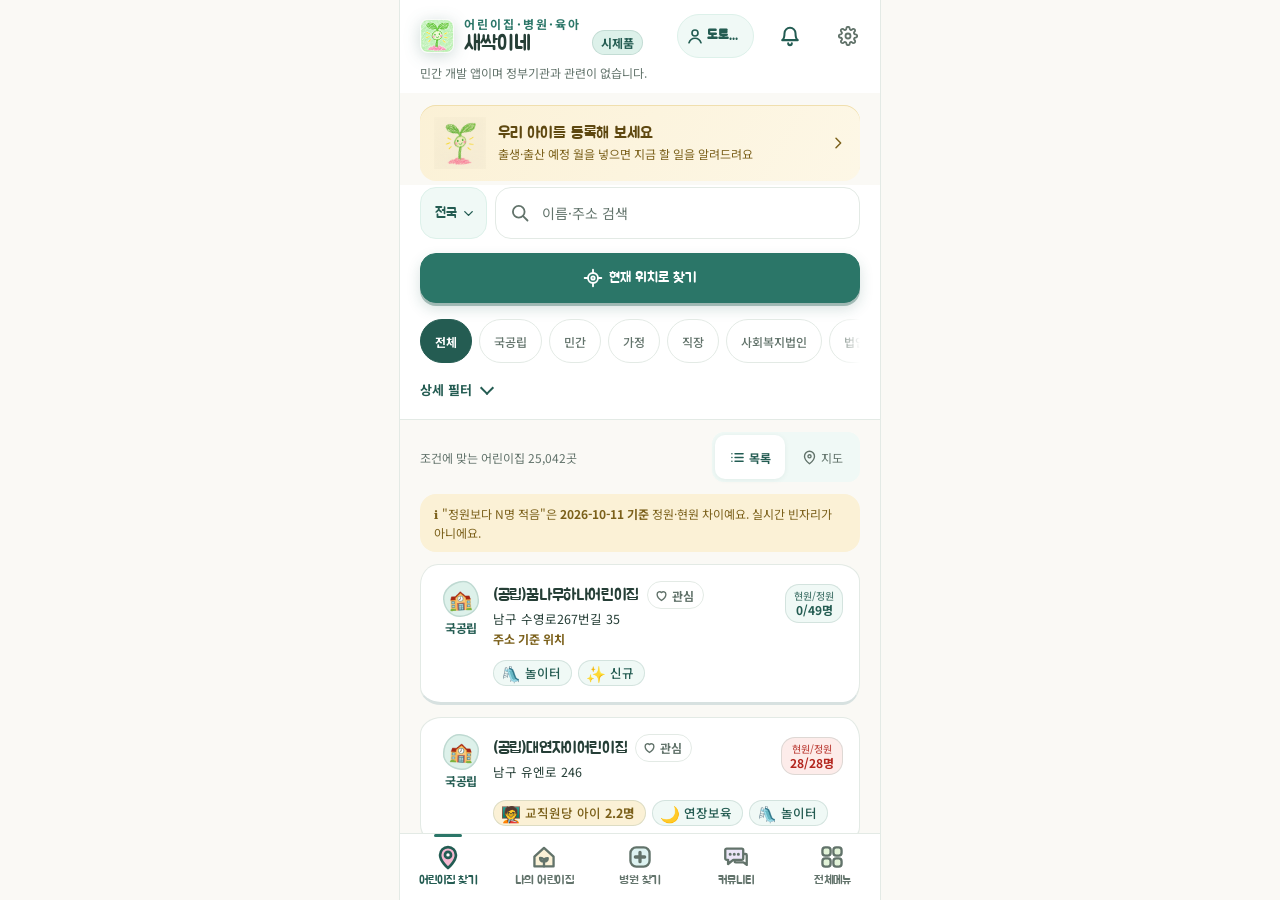
==== commit ec9289e3: "앱 업데이트: Google Fonts 자체 호스팅, 법률검토 반영(계산값 문구·가입 14세 체크·커뮤니티 표시), 전체 메뉴 정리, Google 로그인 버튼 Co-Authored-" ====
--- a/app/index.html
+++ b/app/index.html
@@ -7,8 +7,7 @@
 <title>새싹이네</title>
 <link rel="icon" type="image/png" href="img/app-icon.png">
 <link rel="apple-touch-icon" href="img/apple-touch-icon.png">
-<link rel="preconnect" href="https://fonts.googleapis.com">
-<link href="https://fonts.googleapis.com/css2?family=Jua&family=Noto+Sans+KR:wght@400;500;700&display=swap" rel="stylesheet">
+<link rel="stylesheet" href="fonts/fonts.css"><!-- Jua·Noto Sans KR 자체 호스팅(OFL): 외부(Google Fonts) 요청 없음 → 국외이전 고지 대상 제거 -->
 <style>
   :root {
     --bg:#FAF9F5; --surface:#fff; --text:#253E36; --muted:#62736B; --line:#E3EAE5;
@@ -96,6 +95,8 @@
   .join-btn.kakao { background:#FEE500; color:#191600; }
   .join-btn.naver { background:#03C75A; color:#fff; }
   .join-btn.apple { background:#000; color:#fff; }
+  .join-btn.google { background:#fff; color:#1F1F1F; border:1px solid #747775; } /* Google 로그인 버튼 가이드: 흰 바탕·회색 테두리·공식 G 로고 */
+  .join-btn.google .g-logo { flex:none; }
   .join-btn.demo { background:var(--surface); border:1.5px solid #2B7668; color:#245C52; }
   .join-picked { display:flex; align-items:center; gap:8px; padding:12px 14px; border:1.5px solid var(--accent); background:var(--accent-subtle); border-radius:var(--r12); }
   .join-picked b { font-size:14px; } .join-picked small { font-size:12px; color:var(--muted); flex:1; }
@@ -866,7 +867,7 @@
   html #onboard .ob-hero .ob-art { position:relative; z-index:0; }
   html #onboard .ob-hero::before { display:none; }
   html #onboard .ob-art { border-radius:24px; }
-  html #onboard .ob-card .ob-ic, html #onboard .ob-card[data-stage] .ob-ic { width:72px !important; height:72px !important; background:none !important; border-radius:0 !important; font-size:0; }
+  html #onboard .ob-card .ob-ic, html #onboard .ob-card[data-stage] .ob-ic { width:72px !important; height:72px !important; background:none !important; border-radius:0 !important; box-shadow:none !important; transform:none !important; font-size:0; }
   html #onboard .ob-card .ob-ic img { display:block; width:72px; height:72px; object-fit:contain; mix-blend-mode:multiply; }
   html #permIntro h2::before { content:""; width:88px; height:88px; margin-bottom:10px; border-radius:0; background:url("img/ob-notify.png") center/contain no-repeat; mix-blend-mode:multiply; }
   html #alerts .al-empty::before, html #parentroom .pr-empty::before { content:""; display:block; width:96px; height:96px; margin:0 auto 10px; background:url("img/mascot-base.png") center/contain no-repeat; mix-blend-mode:multiply; }
@@ -919,6 +920,9 @@
   /* 할 일 배너: 이모지 대신 새싹이 */
   .todo-banner .tb-ic { flex:none; width:52px; height:52px; display:grid; place-items:center; }
   .todo-banner .tb-ic img { display:block; width:52px; height:52px; object-fit:contain; mix-blend-mode:multiply; }
+  .agree-detail { margin:-2px 0 6px 30px; padding:10px 12px; border-radius:var(--r12); background:var(--accent-subtle); color:var(--muted); font-size:12px; line-height:1.7; }
+  .agree-detail b { color:var(--accent-strong); }
+  html #onboard .ob-agree { font-size:13px; line-height:1.6; align-items:flex-start; }
   /* 설정 하위 화면: 터치 영역 44px 이상 */
   html #settings .danger-btn, html #settings .btn { min-height:44px; }
   html #settings .segments button, html #settings .set-row .segments button { min-height:44px; height:44px; }
--- a/app/fonts/fonts.css
+++ b/app/fonts/fonts.css
@@ -0,0 +1,1693 @@
+@font-face {
+  font-family: 'Jua';
+  font-style: normal;
+  font-weight: 400;
+  font-display: swap;
+  src: url(jua_v18_co3KmW9ljjAjdojPCM3T3NGswha8jSmuzy4jzT-N.2.woff2) format('woff2');
+  unicode-range: U+d723-d728, U+d72a-d733, U+d735-d748, U+d74a-d74f, U+d752-d753, U+d755-d757, U+d75a-d75f, U+d762-d764, U+d766-d768, U+d76a-d76b, U+d76d-d76f, U+d771-d787, U+d789-d78b, U+d78d-d78f, U+d791-d797, U+d79a, U+d79c, U+d79e-d7a3, U+f900-f909, U+f90b-f92e;
+}
+@font-face {
+  font-family: 'Jua';
+  font-style: normal;
+  font-weight: 400;
+  font-display: swap;
+  src: url(jua_v18_co3KmW9ljjAjdojPCM3T3NGswha8jSmuzy4jzT-N.3.woff2) format('woff2');
+  unicode-range: U+d679-d68b, U+d68e-d69e, U+d6a0, U+d6a2-d6a7, U+d6a9-d6c3, U+d6c6-d6c7, U+d6c9-d6cb, U+d6cd-d6d3, U+d6d5-d6d6, U+d6d8-d6e3, U+d6e5-d6e7, U+d6e9-d6fb, U+d6fd-d717, U+d719-d71f, U+d721-d722;
+}
+@font-face {
+  font-family: 'Jua';
+  font-style: normal;
+  font-weight: 400;
+  font-display: swap;
+  src: url(jua_v18_co3KmW9ljjAjdojPCM3T3NGswha8jSmuzy4jzT-N.4.woff2) format('woff2');
+  unicode-range: U+d5bc-d5c7, U+d5ca-d5cb, U+d5cd-d5cf, U+d5d1-d5d7, U+d5d9-d5da, U+d5dc, U+d5de-d5e3, U+d5e6-d5e7, U+d5e9-d5eb, U+d5ed-d5f6, U+d5f8, U+d5fa-d5ff, U+d602-d603, U+d605-d607, U+d609-d60f, U+d612-d613, U+d616-d61b, U+d61d-d637, U+d63a-d63b, U+d63d-d63f, U+d641-d647, U+d64a-d64c, U+d64e-d653, U+d656-d657, U+d659-d65b, U+d65d-d666, U+d668, U+d66a-d678;
+}
+@font-face {
+  font-family: 'Jua';
+  font-style: normal;
+  font-weight: 400;
+  font-display: swap;
+  src: url(jua_v18_co3KmW9ljjAjdojPCM3T3NGswha8jSmuzy4jzT-N.5.woff2) format('woff2');
+  unicode-range: U+d507, U+d509-d50b, U+d50d-d513, U+d515-d53b, U+d53e-d53f, U+d541-d543, U+d545-d54c, U+d54e, U+d550, U+d552-d557, U+d55a-d55b, U+d55d-d55f, U+d561-d564, U+d566-d567, U+d56a, U+d56c, U+d56e-d573, U+d576-d577, U+d579-d583, U+d585-d586, U+d58a-d5a4, U+d5a6-d5bb;
+}
+@font-face {
+  font-family: 'Jua';
+  font-style: normal;
+  font-weight: 400;
+  font-display: swap;
+  src: url(jua_v18_co3KmW9ljjAjdojPCM3T3NGswha8jSmuzy4jzT-N.6.woff2) format('woff2');
+  unicode-range: U+d464-d477, U+d47a-d47b, U+d47d-d47f, U+d481-d487, U+d489-d48a, U+d48c, U+d48e-d4e7, U+d4e9-d503, U+d505-d506;
+}
+@font-face {
+  font-family: 'Jua';
+  font-style: normal;
+  font-weight: 400;
+  font-display: swap;
+  src: url(jua_v18_co3KmW9ljjAjdojPCM3T3NGswha8jSmuzy4jzT-N.7.woff2) format('woff2');
+  unicode-range: U+d3bf-d3c7, U+d3ca-d3cf, U+d3d1-d3eb, U+d3ee-d3ef, U+d3f1-d3f3, U+d3f5-d3fb, U+d3fd-d400, U+d402-d45b, U+d45d-d463;
+}
+@font-face {
+  font-family: 'Jua';
+  font-style: normal;
+  font-weight: 400;
+  font-display: swap;
+  src: url(jua_v18_co3KmW9ljjAjdojPCM3T3NGswha8jSmuzy4jzT-N.8.woff2) format('woff2');
+  unicode-range: U+d2ff, U+d302-d304, U+d306-d30b, U+d30f, U+d311-d313, U+d315-d31b, U+d31e, U+d322-d324, U+d326-d327, U+d32a-d32b, U+d32d-d32f, U+d331-d337, U+d339-d33c, U+d33e-d37b, U+d37e-d37f, U+d381-d383, U+d385-d38b, U+d38e-d390, U+d392-d397, U+d39a-d39b, U+d39d-d39f, U+d3a1-d3a7, U+d3a9-d3aa, U+d3ac, U+d3ae-d3b3, U+d3b5-d3b7, U+d3b9-d3bb, U+d3bd-d3be;
+}
+@font-face {
+  font-family: 'Jua';
+  font-style: normal;
+  font-weight: 400;
+  font-display: swap;
+  src: url(jua_v18_co3KmW9ljjAjdojPCM3T3NGswha8jSmuzy4jzT-N.9.woff2) format('woff2');
+  unicode-range: U+d257-d27f, U+d281-d29b, U+d29d-d29f, U+d2a1-d2ab, U+d2ad-d2b7, U+d2ba-d2bb, U+d2bd-d2bf, U+d2c1-d2c7, U+d2c9-d2ef, U+d2f2-d2f3, U+d2f5-d2f7, U+d2f9-d2fe;
+}
+@font-face {
+  font-family: 'Jua';
+  font-style: normal;
+  font-weight: 400;
+  font-display: swap;
+  src: url(jua_v18_co3KmW9ljjAjdojPCM3T3NGswha8jSmuzy4jzT-N.10.woff2) format('woff2');
+  unicode-range: U+d1b4, U+d1b6-d1f3, U+d1f5-d22b, U+d22e-d22f, U+d231-d233, U+d235-d23b, U+d23d-d240, U+d242-d256;
+}
+@font-face {
+  font-family: 'Jua';
+  font-style: normal;
+  font-weight: 400;
+  font-display: swap;
+  src: url(jua_v18_co3KmW9ljjAjdojPCM3T3NGswha8jSmuzy4jzT-N.11.woff2) format('woff2');
+  unicode-range: U+d105-d12f, U+d132-d133, U+d135-d137, U+d139-d13f, U+d141-d142, U+d144, U+d146-d14b, U+d14e-d14f, U+d151-d153, U+d155-d15b, U+d15e-d187, U+d189-d19f, U+d1a2-d1a3, U+d1a5-d1a7, U+d1a9-d1af, U+d1b2-d1b3;
+}
+@font-face {
+  font-family: 'Jua';
+  font-style: normal;
+  font-weight: 400;
+  font-display: swap;
+  src: url(jua_v18_co3KmW9ljjAjdojPCM3T3NGswha8jSmuzy4jzT-N.12.woff2) format('woff2');
+  unicode-range: U+d04b-d04f, U+d051-d057, U+d059-d06b, U+d06d-d06f, U+d071-d073, U+d075-d07b, U+d07e-d0a3, U+d0a6-d0a7, U+d0a9-d0ab, U+d0ad-d0b3, U+d0b6, U+d0b8, U+d0ba-d0bf, U+d0c2-d0c3, U+d0c5-d0c7, U+d0c9-d0cf, U+d0d2, U+d0d6-d0db, U+d0de-d0df, U+d0e1-d0e3, U+d0e5-d0eb, U+d0ee-d0f0, U+d0f2-d104;
+}
+@font-face {
+  font-family: 'Jua';
+  font-style: normal;
+  font-weight: 400;
+  font-display: swap;
+  src: url(jua_v18_co3KmW9ljjAjdojPCM3T3NGswha8jSmuzy4jzT-N.13.woff2) format('woff2');
+  unicode-range: U+cfa2-cfc3, U+cfc5-cfdf, U+cfe2-cfe3, U+cfe5-cfe7, U+cfe9-cff4, U+cff6-cffb, U+cffd-cfff, U+d001-d003, U+d005-d017, U+d019-d033, U+d036-d037, U+d039-d03b, U+d03d-d04a;
+}
+@font-face {
+  font-family: 'Jua';
+  font-style: normal;
+  font-weight: 400;
+  font-display: swap;
+  src: url(jua_v18_co3KmW9ljjAjdojPCM3T3NGswha8jSmuzy4jzT-N.14.woff2) format('woff2');
+  unicode-range: U+cef0-cef3, U+cef6, U+cef9-ceff, U+cf01-cf03, U+cf05-cf07, U+cf09-cf0f, U+cf11-cf12, U+cf14-cf1b, U+cf1d-cf1f, U+cf21-cf2f, U+cf31-cf53, U+cf56-cf57, U+cf59-cf5b, U+cf5d-cf63, U+cf66, U+cf68, U+cf6a-cf6f, U+cf71-cf84, U+cf86-cf8b, U+cf8d-cfa1;
+}
+@font-face {
+  font-family: 'Jua';
+  font-style: normal;
+  font-weight: 400;
+  font-display: swap;
+  src: url(jua_v18_co3KmW9ljjAjdojPCM3T3NGswha8jSmuzy4jzT-N.15.woff2) format('woff2');
+  unicode-range: U+ce3c-ce57, U+ce5a-ce5b, U+ce5d-ce5f, U+ce61-ce67, U+ce6a, U+ce6c, U+ce6e-ce73, U+ce76-ce77, U+ce79-ce7b, U+ce7d-ce83, U+ce85-ce88, U+ce8a-ce8f, U+ce91-ce93, U+ce95-ce97, U+ce99-ce9f, U+cea2, U+cea4-ceab, U+cead-cee3, U+cee6-cee7, U+cee9-ceeb, U+ceed-ceef;
+}
+@font-face {
+  font-family: 'Jua';
+  font-style: normal;
+  font-weight: 400;
+  font-display: swap;
+  src: url(jua_v18_co3KmW9ljjAjdojPCM3T3NGswha8jSmuzy4jzT-N.16.woff2) format('woff2');
+  unicode-range: U+cd92-cd93, U+cd96-cd97, U+cd99-cd9b, U+cd9d-cda3, U+cda6-cda8, U+cdaa-cdaf, U+cdb1-cdc3, U+cdc5-cdcb, U+cdcd-cde7, U+cde9-ce03, U+ce05-ce1f, U+ce22-ce34, U+ce36-ce3b;
+}
+@font-face {
+  font-family: 'Jua';
+  font-style: normal;
+  font-weight: 400;
+  font-display: swap;
+  src: url(jua_v18_co3KmW9ljjAjdojPCM3T3NGswha8jSmuzy4jzT-N.17.woff2) format('woff2');
+  unicode-range: U+ccef-cd07, U+cd0a-cd0b, U+cd0d-cd1a, U+cd1c, U+cd1e-cd2b, U+cd2d-cd5b, U+cd5d-cd77, U+cd79-cd91;
+}
+@font-face {
+  font-family: 'Jua';
+  font-style: normal;
+  font-weight: 400;
+  font-display: swap;
+  src: url(jua_v18_co3KmW9ljjAjdojPCM3T3NGswha8jSmuzy4jzT-N.18.woff2) format('woff2');
+  unicode-range: U+cc3f-cc43, U+cc46-cc47, U+cc49-cc4b, U+cc4d-cc53, U+cc55-cc58, U+cc5a-cc5f, U+cc61-cc97, U+cc9a-cc9b, U+cc9d-cc9f, U+cca1-cca7, U+ccaa, U+ccac, U+ccae-ccb3, U+ccb6-ccb7, U+ccb9-ccbb, U+ccbd-cccf, U+ccd1-cce3, U+cce5-ccee;
+}
+@font-face {
+  font-family: 'Jua';
+  font-style: normal;
+  font-weight: 400;
+  font-display: swap;
+  src: url(jua_v18_co3KmW9ljjAjdojPCM3T3NGswha8jSmuzy4jzT-N.19.woff2) format('woff2');
+  unicode-range: U+cb91-cbd3, U+cbd5-cbe3, U+cbe5-cc0b, U+cc0e-cc0f, U+cc11-cc13, U+cc15-cc1b, U+cc1d-cc20, U+cc23-cc27, U+cc2a-cc2b, U+cc2d, U+cc2f, U+cc31-cc37, U+cc3a, U+cc3c;
+}
+@font-face {
+  font-family: 'Jua';
+  font-style: normal;
+  font-weight: 400;
+  font-display: swap;
+  src: url(jua_v18_co3KmW9ljjAjdojPCM3T3NGswha8jSmuzy4jzT-N.20.woff2) format('woff2');
+  unicode-range: U+caf4-cb47, U+cb4a-cb90;
+}
+@font-face {
+  font-family: 'Jua';
+  font-style: normal;
+  font-weight: 400;
+  font-display: swap;
+  src: url(jua_v18_co3KmW9ljjAjdojPCM3T3NGswha8jSmuzy4jzT-N.21.woff2) format('woff2');
+  unicode-range: U+ca4a-ca4b, U+ca4e-ca4f, U+ca51-ca53, U+ca55-ca5b, U+ca5d-ca60, U+ca62-ca83, U+ca85-cabb, U+cabe-cabf, U+cac1-cac3, U+cac5-cacb, U+cacd-cad0, U+cad2, U+cad4-cad8, U+cada-caf3;
+}
+@font-face {
+  font-family: 'Jua';
+  font-style: normal;
+  font-weight: 400;
+  font-display: swap;
+  src: url(jua_v18_co3KmW9ljjAjdojPCM3T3NGswha8jSmuzy4jzT-N.22.woff2) format('woff2');
+  unicode-range: U+c996-c997, U+c99a-c99c, U+c99e-c9bf, U+c9c2-c9c3, U+c9c5-c9c7, U+c9c9-c9cf, U+c9d2, U+c9d4, U+c9d7-c9d8, U+c9db, U+c9de-c9df, U+c9e1-c9e3, U+c9e5-c9e6, U+c9e8-c9eb, U+c9ee-c9f0, U+c9f2-c9f7, U+c9f9-ca0b, U+ca0d-ca28, U+ca2a-ca49;
+}
+@font-face {
+  font-family: 'Jua';
+  font-style: normal;
+  font-weight: 400;
+  font-display: swap;
+  src: url(jua_v18_co3KmW9ljjAjdojPCM3T3NGswha8jSmuzy4jzT-N.23.woff2) format('woff2');
+  unicode-range: U+c8e9-c8f4, U+c8f6-c8fb, U+c8fe-c8ff, U+c901-c903, U+c905-c90b, U+c90e-c910, U+c912-c917, U+c919-c92b, U+c92d-c94f, U+c951-c953, U+c955-c96b, U+c96d-c973, U+c975-c987, U+c98a-c98b, U+c98d-c98f, U+c991-c995;
+}
+@font-face {
+  font-family: 'Jua';
+  font-style: normal;
+  font-weight: 400;
+  font-display: swap;
+  src: url(jua_v18_co3KmW9ljjAjdojPCM3T3NGswha8jSmuzy4jzT-N.24.woff2) format('woff2');
+  unicode-range: U+c841-c84b, U+c84d-c86f, U+c872-c873, U+c875-c877, U+c879-c87f, U+c882-c884, U+c887-c88a, U+c88d-c8c3, U+c8c5-c8df, U+c8e1-c8e8;
+}
+@font-face {
+  font-family: 'Jua';
+  font-style: normal;
+  font-weight: 400;
+  font-display: swap;
+  src: url(jua_v18_co3KmW9ljjAjdojPCM3T3NGswha8jSmuzy4jzT-N.25.woff2) format('woff2');
+  unicode-range: U+c779-c77b, U+c77e-c782, U+c786, U+c78b, U+c78d, U+c78f, U+c792-c793, U+c795, U+c797, U+c799-c79f, U+c7a2, U+c7a7-c7ab, U+c7ae-c7bb, U+c7bd-c7c0, U+c7c2-c7c7, U+c7c9-c7dc, U+c7de-c7ff, U+c802-c803, U+c805-c807, U+c809, U+c80b-c80f, U+c812, U+c814, U+c817-c81b, U+c81e-c81f, U+c821-c823, U+c825-c82e, U+c830-c837, U+c839-c83b, U+c83d-c840;
+}
+@font-face {
+  font-family: 'Jua';
+  font-style: normal;
+  font-weight: 400;
+  font-display: swap;
+  src: url(jua_v18_co3KmW9ljjAjdojPCM3T3NGswha8jSmuzy4jzT-N.26.woff2) format('woff2');
+  unicode-range: U+c6bb-c6bf, U+c6c2, U+c6c4, U+c6c6-c6cb, U+c6ce-c6cf, U+c6d1-c6d3, U+c6d5-c6db, U+c6dd-c6df, U+c6e1-c6e7, U+c6e9-c6eb, U+c6ed-c6ef, U+c6f1-c6f8, U+c6fa-c703, U+c705-c707, U+c709-c70b, U+c70d-c716, U+c718, U+c71a-c71f, U+c722-c723, U+c725-c727, U+c729-c734, U+c736-c73b, U+c73e-c73f, U+c741-c743, U+c745-c74b, U+c74e-c750, U+c752-c757, U+c759-c773, U+c776-c777;
+}
+@font-face {
+  font-family: 'Jua';
+  font-style: normal;
+  font-weight: 400;
+  font-display: swap;
+  src: url(jua_v18_co3KmW9ljjAjdojPCM3T3NGswha8jSmuzy4jzT-N.27.woff2) format('woff2');
+  unicode-range: U+c5f5-c5fb, U+c5fe, U+c602-c605, U+c607, U+c609-c60f, U+c611-c61a, U+c61c-c623, U+c626-c627, U+c629-c62b, U+c62d, U+c62f-c632, U+c636, U+c638, U+c63a-c63f, U+c642-c643, U+c645-c647, U+c649-c652, U+c656-c65b, U+c65d-c65f, U+c661-c663, U+c665-c677, U+c679-c67b, U+c67d-c693, U+c696-c697, U+c699-c69b, U+c69d-c6a3, U+c6a6, U+c6a8, U+c6aa-c6af, U+c6b2-c6b3, U+c6b5-c6b7, U+c6b9-c6ba;
+}
+@font-face {
+  font-family: 'Jua';
+  font-style: normal;
+  font-weight: 400;
+  font-display: swap;
+  src: url(jua_v18_co3KmW9ljjAjdojPCM3T3NGswha8jSmuzy4jzT-N.28.woff2) format('woff2');
+  unicode-range: U+c517-c527, U+c52a-c52b, U+c52d-c52f, U+c531-c538, U+c53a, U+c53c, U+c53e-c543, U+c546-c547, U+c54b, U+c54d-c552, U+c556, U+c55a-c55b, U+c55d, U+c55f, U+c562-c563, U+c565-c567, U+c569-c56f, U+c572, U+c574, U+c576-c57b, U+c57e-c57f, U+c581-c583, U+c585-c586, U+c588-c58b, U+c58e, U+c590, U+c592-c596, U+c599-c5b3, U+c5b6-c5b7, U+c5ba, U+c5be-c5c3, U+c5ca-c5cb, U+c5cd, U+c5cf, U+c5d2-c5d3, U+c5d5-c5d7, U+c5d9-c5df, U+c5e1-c5e2, U+c5e4, U+c5e6-c5eb, U+c5ef, U+c5f1-c5f3;
+}
+@font-face {
+  font-family: 'Jua';
+  font-style: normal;
+  font-weight: 400;
+  font-display: swap;
+  src: url(jua_v18_co3KmW9ljjAjdojPCM3T3NGswha8jSmuzy4jzT-N.29.woff2) format('woff2');
+  unicode-range: U+c475-c4ef, U+c4f2-c4f3, U+c4f5-c4f7, U+c4f9-c4ff, U+c502-c50b, U+c50d-c516;
+}
+@font-face {
+  font-family: 'Jua';
+  font-style: normal;
+  font-weight: 400;
+  font-display: swap;
+  src: url(jua_v18_co3KmW9ljjAjdojPCM3T3NGswha8jSmuzy4jzT-N.30.woff2) format('woff2');
+  unicode-range: U+c3d0-c3d7, U+c3da-c3db, U+c3dd-c3de, U+c3e1-c3ec, U+c3ee-c3f3, U+c3f5-c42b, U+c42d-c463, U+c466-c474;
+}
+@font-face {
+  font-family: 'Jua';
+  font-style: normal;
+  font-weight: 400;
+  font-display: swap;
+  src: url(jua_v18_co3KmW9ljjAjdojPCM3T3NGswha8jSmuzy4jzT-N.31.woff2) format('woff2');
+  unicode-range: U+c32b-c367, U+c36a-c36b, U+c36d-c36f, U+c371-c377, U+c37a-c37b, U+c37e-c383, U+c385-c387, U+c389-c3cf;
+}
+@font-face {
+  font-family: 'Jua';
+  font-style: normal;
+  font-weight: 400;
+  font-display: swap;
+  src: url(jua_v18_co3KmW9ljjAjdojPCM3T3NGswha8jSmuzy4jzT-N.32.woff2) format('woff2');
+  unicode-range: U+c26a-c26b, U+c26d-c26f, U+c271-c273, U+c275-c27b, U+c27e-c287, U+c289-c28f, U+c291-c297, U+c299-c29a, U+c29c-c2a3, U+c2a5-c2a7, U+c2a9-c2ab, U+c2ad-c2b3, U+c2b6, U+c2b8, U+c2ba-c2bb, U+c2bd-c2db, U+c2de-c2df, U+c2e1-c2e2, U+c2e5-c2ea, U+c2ee, U+c2f0, U+c2f2-c2f5, U+c2f7, U+c2fa-c2fb, U+c2fd-c2ff, U+c301-c307, U+c309-c30c, U+c30e-c312, U+c315-c323, U+c325-c328, U+c32a;
+}
+@font-face {
+  font-family: 'Jua';
+  font-style: normal;
+  font-weight: 400;
+  font-display: swap;
+  src: url(jua_v18_co3KmW9ljjAjdojPCM3T3NGswha8jSmuzy4jzT-N.33.woff2) format('woff2');
+  unicode-range: U+c1bc-c1c3, U+c1c5-c1df, U+c1e1-c1fb, U+c1fd-c203, U+c205-c20c, U+c20e, U+c210-c217, U+c21a-c21b, U+c21d-c21e, U+c221-c227, U+c229-c22a, U+c22c, U+c22e, U+c230, U+c233-c24f, U+c251-c257, U+c259-c269;
+}
+@font-face {
+  font-family: 'Jua';
+  font-style: normal;
+  font-weight: 400;
+  font-display: swap;
+  src: url(jua_v18_co3KmW9ljjAjdojPCM3T3NGswha8jSmuzy4jzT-N.34.woff2) format('woff2');
+  unicode-range: U+c101-c11b, U+c11f, U+c121-c123, U+c125-c12b, U+c12e, U+c132-c137, U+c13a-c13b, U+c13d-c13f, U+c141-c147, U+c14a, U+c14c-c153, U+c155-c157, U+c159-c15b, U+c15d-c166, U+c169-c16f, U+c171-c177, U+c179-c18b, U+c18e-c18f, U+c191-c193, U+c195-c19b, U+c19d-c19e, U+c1a0, U+c1a2-c1a4, U+c1a6-c1bb;
+}
+@font-face {
+  font-family: 'Jua';
+  font-style: normal;
+  font-weight: 400;
+  font-display: swap;
+  src: url(jua_v18_co3KmW9ljjAjdojPCM3T3NGswha8jSmuzy4jzT-N.35.woff2) format('woff2');
+  unicode-range: U+c049-c057, U+c059-c05b, U+c05d-c05f, U+c061-c067, U+c069-c08f, U+c091-c0ab, U+c0ae-c0af, U+c0b1-c0b3, U+c0b5, U+c0b7-c0bb, U+c0be, U+c0c2-c0c7, U+c0ca-c0cb, U+c0cd-c0cf, U+c0d1-c0d7, U+c0d9-c0da, U+c0dc, U+c0de-c0e3, U+c0e5-c0eb, U+c0ed-c0f3, U+c0f6, U+c0f8, U+c0fa-c0ff;
+}
+@font-face {
+  font-family: 'Jua';
+  font-style: normal;
+  font-weight: 400;
+  font-display: swap;
+  src: url(jua_v18_co3KmW9ljjAjdojPCM3T3NGswha8jSmuzy4jzT-N.36.woff2) format('woff2');
+  unicode-range: U+bfa7-bfaf, U+bfb1-bfc4, U+bfc6-bfcb, U+bfce-bfcf, U+bfd1-bfd3, U+bfd5-bfdb, U+bfdd-c048;
+}
+@font-face {
+  font-family: 'Jua';
+  font-style: normal;
+  font-weight: 400;
+  font-display: swap;
+  src: url(jua_v18_co3KmW9ljjAjdojPCM3T3NGswha8jSmuzy4jzT-N.37.woff2) format('woff2');
+  unicode-range: U+bf07, U+bf09-bf3f, U+bf41-bf4f, U+bf52-bf54, U+bf56-bfa6;
+}
+@font-face {
+  font-family: 'Jua';
+  font-style: normal;
+  font-weight: 400;
+  font-display: swap;
+  src: url(jua_v18_co3KmW9ljjAjdojPCM3T3NGswha8jSmuzy4jzT-N.38.woff2) format('woff2');
+  unicode-range: U+be56, U+be58, U+be5c-be5f, U+be62-be63, U+be65-be67, U+be69-be74, U+be76-be7b, U+be7e-be7f, U+be81-be8e, U+be90, U+be92-bea7, U+bea9-becf, U+bed2-bed3, U+bed5-bed6, U+bed9-bee3, U+bee6-bf06;
+}
+@font-face {
+  font-family: 'Jua';
+  font-style: normal;
+  font-weight: 400;
+  font-display: swap;
+  src: url(jua_v18_co3KmW9ljjAjdojPCM3T3NGswha8jSmuzy4jzT-N.39.woff2) format('woff2');
+  unicode-range: U+bdb0-bdd3, U+bdd5-bdef, U+bdf1-be0b, U+be0d-be0f, U+be11-be13, U+be15-be43, U+be46-be47, U+be49-be4b, U+be4d-be53;
+}
+@font-face {
+  font-family: 'Jua';
+  font-style: normal;
+  font-weight: 400;
+  font-display: swap;
+  src: url(jua_v18_co3KmW9ljjAjdojPCM3T3NGswha8jSmuzy4jzT-N.40.woff2) format('woff2');
+  unicode-range: U+bd03, U+bd06, U+bd08, U+bd0a-bd0f, U+bd11-bd22, U+bd25-bd47, U+bd49-bd58, U+bd5a-bd7f, U+bd82-bd83, U+bd85-bd87, U+bd8a-bd8f, U+bd91-bd92, U+bd94, U+bd96-bd98, U+bd9a-bdaf;
+}
+@font-face {
+  font-family: 'Jua';
+  font-style: normal;
+  font-weight: 400;
+  font-display: swap;
+  src: url(jua_v18_co3KmW9ljjAjdojPCM3T3NGswha8jSmuzy4jzT-N.41.woff2) format('woff2');
+  unicode-range: U+bc4e-bc83, U+bc86-bc87, U+bc89-bc8b, U+bc8d-bc93, U+bc96, U+bc98, U+bc9b-bc9f, U+bca2-bca3, U+bca5-bca7, U+bca9-bcb2, U+bcb4-bcbb, U+bcbe-bcbf, U+bcc1-bcc3, U+bcc5-bccc, U+bcce-bcd0, U+bcd2-bcd4, U+bcd6-bcf3, U+bcf7, U+bcf9-bcfb, U+bcfd-bd02;
+}
+@font-face {
+  font-family: 'Jua';
+  font-style: normal;
+  font-weight: 400;
+  font-display: swap;
+  src: url(jua_v18_co3KmW9ljjAjdojPCM3T3NGswha8jSmuzy4jzT-N.42.woff2) format('woff2');
+  unicode-range: U+bb90-bba3, U+bba5-bbab, U+bbad-bbbf, U+bbc1-bbf7, U+bbfa-bbfb, U+bbfd-bbfe, U+bc01-bc07, U+bc09-bc0a, U+bc0e, U+bc10, U+bc12-bc13, U+bc17, U+bc19-bc1a, U+bc1e, U+bc20-bc23, U+bc26, U+bc28, U+bc2a-bc2c, U+bc2e-bc2f, U+bc32-bc33, U+bc35-bc37, U+bc39-bc3f, U+bc41-bc42, U+bc44, U+bc46-bc48, U+bc4a-bc4d;
+}
+@font-face {
+  font-family: 'Jua';
+  font-style: normal;
+  font-weight: 400;
+  font-display: swap;
+  src: url(jua_v18_co3KmW9ljjAjdojPCM3T3NGswha8jSmuzy4jzT-N.43.woff2) format('woff2');
+  unicode-range: U+bae6-bafb, U+bafd-bb17, U+bb19-bb33, U+bb37, U+bb39-bb3a, U+bb3d-bb43, U+bb45-bb46, U+bb48, U+bb4a-bb4f, U+bb51-bb53, U+bb55-bb57, U+bb59-bb62, U+bb64-bb8f;
+}
+@font-face {
+  font-family: 'Jua';
+  font-style: normal;
+  font-weight: 400;
+  font-display: swap;
+  src: url(jua_v18_co3KmW9ljjAjdojPCM3T3NGswha8jSmuzy4jzT-N.44.woff2) format('woff2');
+  unicode-range: U+ba30-ba37, U+ba3a-ba3b, U+ba3d-ba3f, U+ba41-ba47, U+ba49-ba4a, U+ba4c, U+ba4e-ba53, U+ba56-ba57, U+ba59-ba5b, U+ba5d-ba63, U+ba65-ba66, U+ba68-ba6f, U+ba71-ba73, U+ba75-ba77, U+ba79-ba84, U+ba86, U+ba88-baa7, U+baaa, U+baad-baaf, U+bab1-bab7, U+baba, U+babc, U+babe-bae5;
+}
+@font-face {
+  font-family: 'Jua';
+  font-style: normal;
+  font-weight: 400;
+  font-display: swap;
+  src: url(jua_v18_co3KmW9ljjAjdojPCM3T3NGswha8jSmuzy4jzT-N.45.woff2) format('woff2');
+  unicode-range: U+b96e-b973, U+b976-b977, U+b979-b97b, U+b97d-b983, U+b986, U+b988, U+b98a-b98d, U+b98f-b9ab, U+b9ae-b9af, U+b9b1-b9b3, U+b9b5-b9bb, U+b9be, U+b9c0, U+b9c2-b9c7, U+b9ca-b9cb, U+b9cd, U+b9d2-b9d7, U+b9da, U+b9dc, U+b9df-b9e0, U+b9e2, U+b9e6-b9e7, U+b9e9-b9f3, U+b9f6, U+b9f8, U+b9fb-ba2f;
+}
+@font-face {
+  font-family: 'Jua';
+  font-style: normal;
+  font-weight: 400;
+  font-display: swap;
+  src: url(jua_v18_co3KmW9ljjAjdojPCM3T3NGswha8jSmuzy4jzT-N.46.woff2) format('woff2');
+  unicode-range: U+b8bf-b8cb, U+b8cd-b8e0, U+b8e2-b8e7, U+b8ea-b8eb, U+b8ed-b8ef, U+b8f1-b8f7, U+b8fa, U+b8fc, U+b8fe-b903, U+b905-b917, U+b919-b91f, U+b921-b93b, U+b93d-b957, U+b95a-b95b, U+b95d-b95f, U+b961-b967, U+b969-b96c;
+}
+@font-face {
+  font-family: 'Jua';
+  font-style: normal;
+  font-weight: 400;
+  font-display: swap;
+  src: url(jua_v18_co3KmW9ljjAjdojPCM3T3NGswha8jSmuzy4jzT-N.47.woff2) format('woff2');
+  unicode-range: U+b80d-b80f, U+b811-b817, U+b81a, U+b81c-b823, U+b826-b827, U+b829-b82b, U+b82d-b833, U+b836, U+b83a-b83f, U+b841-b85b, U+b85e-b85f, U+b861-b863, U+b865-b86b, U+b86e, U+b870, U+b872-b8af, U+b8b1-b8be;
+}
+@font-face {
+  font-family: 'Jua';
+  font-style: normal;
+  font-weight: 400;
+  font-display: swap;
+  src: url(jua_v18_co3KmW9ljjAjdojPCM3T3NGswha8jSmuzy4jzT-N.48.woff2) format('woff2');
+  unicode-range: U+b74d-b75f, U+b761-b763, U+b765-b774, U+b776-b77b, U+b77e-b77f, U+b781-b783, U+b785-b78b, U+b78e, U+b792-b796, U+b79a-b79b, U+b79d-b7a7, U+b7aa, U+b7ae-b7b3, U+b7b6-b7c8, U+b7ca-b7eb, U+b7ee-b7ef, U+b7f1-b7f3, U+b7f5-b7fb, U+b7fe, U+b802-b806, U+b80a-b80b;
+}
+@font-face {
+  font-family: 'Jua';
+  font-style: normal;
+  font-weight: 400;
+  font-display: swap;
+  src: url(jua_v18_co3KmW9ljjAjdojPCM3T3NGswha8jSmuzy4jzT-N.49.woff2) format('woff2');
+  unicode-range: U+b6a7-b6aa, U+b6ac-b6b0, U+b6b2-b6ef, U+b6f1-b727, U+b72a-b72b, U+b72d-b72e, U+b731-b737, U+b739-b73a, U+b73c-b743, U+b745-b74c;
+}
+@font-face {
+  font-family: 'Jua';
+  font-style: normal;
+  font-weight: 400;
+  font-display: swap;
+  src: url(jua_v18_co3KmW9ljjAjdojPCM3T3NGswha8jSmuzy4jzT-N.50.woff2) format('woff2');
+  unicode-range: U+b605-b60f, U+b612-b617, U+b619-b624, U+b626-b69b, U+b69e-b6a3, U+b6a5-b6a6;
+}
+@font-face {
+  font-family: 'Jua';
+  font-style: normal;
+  font-weight: 400;
+  font-display: swap;
+  src: url(jua_v18_co3KmW9ljjAjdojPCM3T3NGswha8jSmuzy4jzT-N.51.woff2) format('woff2');
+  unicode-range: U+b55f, U+b562-b583, U+b585-b59f, U+b5a2-b5a3, U+b5a5-b5a7, U+b5a9-b5b2, U+b5b5-b5ba, U+b5bd-b604;
+}
+@font-face {
+  font-family: 'Jua';
+  font-style: normal;
+  font-weight: 400;
+  font-display: swap;
+  src: url(jua_v18_co3KmW9ljjAjdojPCM3T3NGswha8jSmuzy4jzT-N.52.woff2) format('woff2');
+  unicode-range: U+b4a5-b4b6, U+b4b8-b4bf, U+b4c1-b4c7, U+b4c9-b4db, U+b4de-b4df, U+b4e1-b4e2, U+b4e5-b4eb, U+b4ee, U+b4f0, U+b4f2-b513, U+b516-b517, U+b519-b51a, U+b51d-b523, U+b526, U+b528, U+b52b-b52f, U+b532-b533, U+b535-b537, U+b539-b53f, U+b541-b544, U+b546-b54b, U+b54d-b54f, U+b551-b55b, U+b55d-b55e;
+}
+@font-face {
+  font-family: 'Jua';
+  font-style: normal;
+  font-weight: 400;
+  font-display: swap;
+  src: url(jua_v18_co3KmW9ljjAjdojPCM3T3NGswha8jSmuzy4jzT-N.53.woff2) format('woff2');
+  unicode-range: U+b3f8-b3fb, U+b3fd-b40f, U+b411-b417, U+b419-b41b, U+b41d-b41f, U+b421-b427, U+b42a-b42b, U+b42d-b44f, U+b452-b453, U+b455-b457, U+b459-b45f, U+b462-b464, U+b466-b46b, U+b46d-b47f, U+b481-b4a3;
+}
+@font-face {
+  font-family: 'Jua';
+  font-style: normal;
+  font-weight: 400;
+  font-display: swap;
+  src: url(jua_v18_co3KmW9ljjAjdojPCM3T3NGswha8jSmuzy4jzT-N.54.woff2) format('woff2');
+  unicode-range: U+b342-b353, U+b356-b357, U+b359-b35b, U+b35d-b35e, U+b360-b363, U+b366, U+b368, U+b36a-b36d, U+b36f, U+b372-b373, U+b375-b377, U+b379-b37f, U+b381-b382, U+b384, U+b386-b38b, U+b38d-b3c3, U+b3c6-b3c7, U+b3c9-b3ca, U+b3cd-b3d3, U+b3d6, U+b3d8, U+b3da-b3f7;
+}
+@font-face {
+  font-family: 'Jua';
+  font-style: normal;
+  font-weight: 400;
+  font-display: swap;
+  src: url(jua_v18_co3KmW9ljjAjdojPCM3T3NGswha8jSmuzy4jzT-N.55.woff2) format('woff2');
+  unicode-range: U+b27c-b283, U+b285-b28f, U+b292-b293, U+b295-b297, U+b29a-b29f, U+b2a1-b2a4, U+b2a7-b2a9, U+b2ab, U+b2ad-b2c7, U+b2ca-b2cb, U+b2cd-b2cf, U+b2d1-b2d7, U+b2da, U+b2dc, U+b2de-b2e3, U+b2e7, U+b2e9-b2ea, U+b2ef-b2f3, U+b2f6, U+b2f8, U+b2fa-b2fb, U+b2fd-b2fe, U+b302-b303, U+b305-b307, U+b309-b30f, U+b312, U+b316-b31b, U+b31d-b341;
+}
+@font-face {
+  font-family: 'Jua';
+  font-style: normal;
+  font-weight: 400;
+  font-display: swap;
+  src: url(jua_v18_co3KmW9ljjAjdojPCM3T3NGswha8jSmuzy4jzT-N.56.woff2) format('woff2');
+  unicode-range: U+b1d6-b1e7, U+b1e9-b1fc, U+b1fe-b203, U+b206-b207, U+b209-b20b, U+b20d-b213, U+b216-b21f, U+b221-b257, U+b259-b273, U+b275-b27b;
+}
+@font-face {
+  font-family: 'Jua';
+  font-style: normal;
+  font-weight: 400;
+  font-display: swap;
+  src: url(jua_v18_co3KmW9ljjAjdojPCM3T3NGswha8jSmuzy4jzT-N.57.woff2) format('woff2');
+  unicode-range: U+b120-b122, U+b126-b127, U+b129-b12b, U+b12d-b133, U+b136, U+b138, U+b13a-b13f, U+b142-b143, U+b145-b14f, U+b151-b153, U+b156-b157, U+b159-b177, U+b17a-b17b, U+b17d-b17f, U+b181-b187, U+b189-b18c, U+b18e-b191, U+b195-b1a7, U+b1a9-b1cb, U+b1cd-b1d5;
+}
+@font-face {
+  font-family: 'Jua';
+  font-style: normal;
+  font-weight: 400;
+  font-display: swap;
+  src: url(jua_v18_co3KmW9ljjAjdojPCM3T3NGswha8jSmuzy4jzT-N.58.woff2) format('woff2');
+  unicode-range: U+b05f-b07b, U+b07e-b07f, U+b081-b083, U+b085-b08b, U+b08d-b097, U+b09b, U+b09d-b09f, U+b0a2-b0a7, U+b0aa, U+b0b0, U+b0b2, U+b0b6-b0b7, U+b0b9-b0bb, U+b0bd-b0c3, U+b0c6-b0c7, U+b0ca-b0cf, U+b0d1-b0df, U+b0e1-b0e4, U+b0e6-b107, U+b10a-b10b, U+b10d-b10f, U+b111-b112, U+b114-b117, U+b119-b11a, U+b11c-b11f;
+}
+@font-face {
+  font-family: 'Jua';
+  font-style: normal;
+  font-weight: 400;
+  font-display: swap;
+  src: url(jua_v18_co3KmW9ljjAjdojPCM3T3NGswha8jSmuzy4jzT-N.59.woff2) format('woff2');
+  unicode-range: U+afac-afb7, U+afba-afbb, U+afbd-afbf, U+afc1-afc6, U+afca-afcc, U+afce-afd3, U+afd5-afe7, U+afe9-afef, U+aff1-b00b, U+b00d-b00f, U+b011-b013, U+b015-b01b, U+b01d-b027, U+b029-b043, U+b045-b047, U+b049, U+b04b, U+b04d-b052, U+b055-b056, U+b058-b05c, U+b05e;
+}
+@font-face {
+  font-family: 'Jua';
+  font-style: normal;
+  font-weight: 400;
+  font-display: swap;
+  src: url(jua_v18_co3KmW9ljjAjdojPCM3T3NGswha8jSmuzy4jzT-N.60.woff2) format('woff2');
+  unicode-range: U+af03-af07, U+af09-af2b, U+af2e-af33, U+af35-af3b, U+af3e-af40, U+af44-af47, U+af4a-af5c, U+af5e-af63, U+af65-af7f, U+af81-afab;
+}
+@font-face {
+  font-family: 'Jua';
+  font-style: normal;
+  font-weight: 400;
+  font-display: swap;
+  src: url(jua_v18_co3KmW9ljjAjdojPCM3T3NGswha8jSmuzy4jzT-N.61.woff2) format('woff2');
+  unicode-range: U+ae56-ae5b, U+ae5e-ae60, U+ae62-ae64, U+ae66-ae67, U+ae69-ae6b, U+ae6d-ae83, U+ae85-aebb, U+aebf, U+aec1-aec3, U+aec5-aecb, U+aece, U+aed0, U+aed2-aed7, U+aed9-aef3, U+aef5-af02;
+}
+@font-face {
+  font-family: 'Jua';
+  font-style: normal;
+  font-weight: 400;
+  font-display: swap;
+  src: url(jua_v18_co3KmW9ljjAjdojPCM3T3NGswha8jSmuzy4jzT-N.62.woff2) format('woff2');
+  unicode-range: U+ad9c-ada3, U+ada5-adbf, U+adc1-adc3, U+adc5-adc7, U+adc9-add2, U+add4-addb, U+addd-addf, U+ade1-ade3, U+ade5-adf7, U+adfa-adfb, U+adfd-adff, U+ae02-ae07, U+ae0a, U+ae0c, U+ae0e-ae13, U+ae15-ae2f, U+ae31-ae33, U+ae35-ae37, U+ae39-ae3f, U+ae42, U+ae44, U+ae46-ae49, U+ae4b, U+ae4f, U+ae51-ae53, U+ae55;
+}
+@font-face {
+  font-family: 'Jua';
+  font-style: normal;
+  font-weight: 400;
+  font-display: swap;
+  src: url(jua_v18_co3KmW9ljjAjdojPCM3T3NGswha8jSmuzy4jzT-N.63.woff2) format('woff2');
+  unicode-range: U+ace2-ace3, U+ace5-ace6, U+ace9-acef, U+acf2, U+acf4, U+acf7-acfb, U+acfe-acff, U+ad01-ad03, U+ad05-ad0b, U+ad0d-ad10, U+ad12-ad1b, U+ad1d-ad33, U+ad35-ad48, U+ad4a-ad4f, U+ad51-ad6b, U+ad6e-ad6f, U+ad71-ad72, U+ad77-ad7c, U+ad7e, U+ad80, U+ad82-ad87, U+ad89-ad8b, U+ad8d-ad8f, U+ad91-ad9b;
+}
+@font-face {
+  font-family: 'Jua';
+  font-style: normal;
+  font-weight: 400;
+  font-display: swap;
+  src: url(jua_v18_co3KmW9ljjAjdojPCM3T3NGswha8jSmuzy4jzT-N.64.woff2) format('woff2');
+  unicode-range: U+ac25-ac2c, U+ac2e, U+ac30, U+ac32-ac37, U+ac39-ac3f, U+ac41-ac4c, U+ac4e-ac6f, U+ac72-ac73, U+ac75-ac76, U+ac79-ac7f, U+ac82, U+ac84-ac88, U+ac8a-ac8b, U+ac8d-ac8f, U+ac91-ac93, U+ac95-ac9b, U+ac9d-ac9e, U+aca1-aca7, U+acab, U+acad-acaf, U+acb1-acb7, U+acba-acbb, U+acbe-acc0, U+acc2-acc3, U+acc5-acdf;
+}
+@font-face {
+  font-family: 'Jua';
+  font-style: normal;
+  font-weight: 400;
+  font-display: swap;
+  src: url(jua_v18_co3KmW9ljjAjdojPCM3T3NGswha8jSmuzy4jzT-N.65.woff2) format('woff2');
+  unicode-range: U+99df, U+99ed, U+99f1, U+99ff, U+9a01, U+9a08, U+9a0e-9a0f, U+9a19, U+9a2b, U+9a30, U+9a36-9a37, U+9a40, U+9a43, U+9a45, U+9a4d, U+9a55, U+9a57, U+9a5a-9a5b, U+9a5f, U+9a62, U+9a65, U+9a69-9a6a, U+9aa8, U+9ab8, U+9ad3, U+9ae5, U+9aee, U+9b1a, U+9b27, U+9b2a, U+9b31, U+9b3c, U+9b41-9b45, U+9b4f, U+9b54, U+9b5a, U+9b6f, U+9b8e, U+9b91, U+9b9f, U+9bab, U+9bae, U+9bc9, U+9bd6, U+9be4, U+9be8, U+9c0d, U+9c10, U+9c12, U+9c15, U+9c25, U+9c32, U+9c3b, U+9c47, U+9c49, U+9c57, U+9ce5, U+9ce7, U+9ce9, U+9cf3-9cf4, U+9cf6, U+9d09, U+9d1b, U+9d26, U+9d28, U+9d3b, U+9d51, U+9d5d, U+9d60-9d61, U+9d6c, U+9d72, U+9da9, U+9daf, U+9db4, U+9dc4, U+9dd7, U+9df2, U+9df8-9dfa, U+9e1a, U+9e1e, U+9e75, U+9e79, U+9e7d, U+9e7f, U+9e92-9e93, U+9e97, U+9e9d, U+9e9f, U+9ea5, U+9eb4-9eb5, U+9ebb, U+9ebe, U+9ec3, U+9ecd-9ece, U+9ed4, U+9ed8, U+9edb-9edc, U+9ede, U+9ee8, U+9ef4, U+9f07-9f08, U+9f0e, U+9f13, U+9f20, U+9f3b, U+9f4a-9f4b, U+9f4e, U+9f52, U+9f5f, U+9f61, U+9f67, U+9f6a, U+9f6c, U+9f77, U+9f8d, U+9f90, U+9f95, U+9f9c, U+ac02-ac03, U+ac05-ac06, U+ac09-ac0f, U+ac17-ac18, U+ac1b, U+ac1e-ac1f, U+ac21-ac23;
+}
+@font-face {
+  font-family: 'Jua';
+  font-style: normal;
+  font-weight: 400;
+  font-display: swap;
+  src: url(jua_v18_co3KmW9ljjAjdojPCM3T3NGswha8jSmuzy4jzT-N.94.woff2) format('woff2');
+  unicode-range: U+3136, U+3138, U+313a-3140, U+3143-3144, U+3150, U+3152, U+3154-3156, U+3158-315b, U+315d-315f, U+3162, U+3164-318c, U+318e, U+3200-321b, U+3231, U+3239, U+3251-325a, U+3260-327b, U+327e-327f, U+328a-3290, U+3294, U+329e, U+32a5, U+3380-3384, U+3388-338b;
+}
+@font-face {
+  font-family: 'Jua';
+  font-style: normal;
+  font-weight: 400;
+  font-display: swap;
+  src: url(jua_v18_co3KmW9ljjAjdojPCM3T3NGswha8jSmuzy4jzT-N.95.woff2) format('woff2');
+  unicode-range: U+2f7d, U+2f7f-2f8b, U+2f8e-2f90, U+2f92-2f97, U+2f99-2fa0, U+2fa2-2fa3, U+2fa5-2fa9, U+2fac-2fb1, U+2fb3-2fbc, U+2fc1-2fca, U+2fcd-2fd4, U+3003, U+3012-3019, U+301c, U+301e-3020, U+3036, U+3041, U+3043, U+3045, U+3047, U+3049, U+304e, U+3050, U+3052, U+3056, U+305a, U+305c, U+305e, U+3062, U+3065, U+306c, U+3070-307d, U+3080, U+3085, U+3087, U+308e, U+3090-3091, U+30a1, U+30a5, U+30a9, U+30ae, U+30b1-30b2, U+30b4, U+30b6, U+30bc-30be, U+30c2, U+30c5, U+30cc, U+30d2, U+30d4, U+30d8-30dd, U+30e4, U+30e6, U+30e8, U+30ee, U+30f0-30f2, U+30f4-30f6, U+3133, U+3135;
+}
+@font-face {
+  font-family: 'Jua';
+  font-style: normal;
+  font-weight: 400;
+  font-display: swap;
+  src: url(jua_v18_co3KmW9ljjAjdojPCM3T3NGswha8jSmuzy4jzT-N.100.woff2) format('woff2');
+  unicode-range: U+e8, U+2da, U+2160, U+2194, U+3054, U+3058, U+306d, U+3086, U+308d, U+30ac, U+30bb, U+30c4, U+30cd-30ce, U+30e2, U+3132, U+3146, U+3149, U+339d, U+4e3b, U+4f0a, U+4fdd, U+4fe1, U+5409, U+540c, U+5834, U+592a-592b, U+5b9a, U+5dde, U+5e0c, U+5e73, U+5f0f, U+60f3, U+653f, U+661f, U+662f, U+667a, U+683c, U+6b4c, U+6c11, U+767c, U+76ee, U+76f4, U+77f3, U+79d1, U+7a7a, U+7b2c, U+7d22, U+8207, U+8a00, U+8a71, U+9280, U+9580, U+958b, U+96c6, U+9762, U+98df, U+9ed1, U+ac2d, U+adc8, U+add3, U+af48, U+b014, U+b134-b135, U+b158, U+b2aa, U+b35f, U+b6a4, U+b9cf, U+bb63, U+bd23, U+be91, U+c29b, U+c3f4, U+c42c, U+c55c, U+c573, U+c58f, U+c78c, U+c7dd, U+c8f5, U+cad1, U+cc48, U+cf10, U+cf20, U+d03c, U+d07d, U+d2a0, U+d30e, U+d38d, U+d3a8, U+d3c8, U+d5e5, U+d5f9, U+d6e4, U+f90a, U+ff02, U+ff1c;
+}
+@font-face {
+  font-family: 'Jua';
+  font-style: normal;
+  font-weight: 400;
+  font-display: swap;
+  src: url(jua_v18_co3KmW9ljjAjdojPCM3T3NGswha8jSmuzy4jzT-N.101.woff2) format('woff2');
+  unicode-range: U+3b1, U+2466, U+25a1, U+25a3, U+261c, U+3008-3009, U+305b, U+305d, U+3069, U+30a7, U+30ba, U+30cf, U+30ef, U+3151, U+3157, U+4e4b, U+4e5f, U+4e8c, U+4eca, U+4ed6, U+4f5b, U+50cf, U+5149, U+5165, U+5171, U+5229, U+529b, U+5316, U+539f, U+53f2, U+571f, U+5728, U+58eb, U+591c, U+5b78, U+5c11, U+5c55, U+5ddd, U+5e02, U+5fb7, U+60c5, U+610f, U+611f, U+6625, U+66f8, U+6797, U+679c, U+682a, U+6d2a, U+706b, U+7406, U+767b, U+76f8, U+77e5, U+7acb, U+898b, U+8a69, U+8def, U+8fd1, U+901a, U+90e8, U+91cd, U+975e, U+ae14, U+ae6c, U+aec0, U+afc7, U+afc9, U+b01c, U+b028, U+b308, U+b311, U+b314, U+b31c, U+b524, U+b560, U+b764, U+b920, U+b9e3, U+bd48, U+be7d, U+c0db, U+c231, U+c270, U+c2e3, U+c37d, U+c3ed, U+c530, U+c6a5, U+c6dc, U+c7a4, U+c954, U+c974, U+d000, U+d565, U+d667, U+d6c5, U+d79d, U+ff1e;
+}
+@font-face {
+  font-family: 'Jua';
+  font-style: normal;
+  font-weight: 400;
+  font-display: swap;
+  src: url(jua_v18_co3KmW9ljjAjdojPCM3T3NGswha8jSmuzy4jzT-N.102.woff2) format('woff2');
+  unicode-range: U+131, U+2032, U+2465, U+2642, U+3048, U+3051, U+3083-3084, U+308f, U+30c0, U+30d1, U+30d3, U+30d6, U+30df, U+30e7, U+3153, U+4e16, U+4e8b, U+4ee5, U+5206, U+52a0, U+52d5, U+53e4, U+53ef, U+54c1, U+57ce, U+597d, U+5b8c, U+5ea6, U+5f8c, U+5f97, U+6210, U+6240, U+624b, U+6728, U+6bd4, U+7236, U+7269, U+7279, U+738b, U+7528, U+7530, U+767e, U+798f, U+8005, U+8a18, U+90fd, U+91cc, U+9577, U+9593, U+98a8, U+ac20, U+acf6, U+ad90, U+af5d, U+af80, U+afcd, U+aff0, U+b0a1, U+b0b5, U+b1fd, U+b2fc, U+b380, U+b51b, U+b584, U+b5b3, U+b8fd, U+b93c, U+b9f4, U+bb44, U+bc08, U+bc27, U+bc49, U+be55, U+be64, U+bfb0, U+bfc5, U+c178, U+c21f, U+c314, U+c4f1, U+c58d, U+c664, U+c698, U+c6a7, U+c6c1, U+c9ed, U+cac0, U+cacc, U+cad9, U+ccb5, U+cdcc, U+d0e4, U+d143, U+d320, U+d330, U+d54d, U+ff06, U+ff1f, U+ff5e;
+}
+@font-face {
+  font-family: 'Jua';
+  font-style: normal;
+  font-weight: 400;
+  font-display: swap;
+  src: url(jua_v18_co3KmW9ljjAjdojPCM3T3NGswha8jSmuzy4jzT-N.103.woff2) format('woff2');
+  unicode-range: U+b4, U+20a9, U+20ac, U+2190, U+24d8, U+2502, U+2514, U+2592, U+25c7-25c8, U+2663, U+3060, U+3064, U+3081, U+3088, U+30a3, U+30a6, U+30aa, U+30b5, U+30c7, U+30ca-30cb, U+30d0, U+30e3, U+30e5, U+339e, U+4e09, U+4eac, U+4f5c, U+5167-5168, U+516c, U+51fa, U+5408, U+540d, U+591a, U+5b57, U+6211, U+65b9, U+660e, U+6642, U+6700, U+6b63, U+6e2f, U+7063, U+7532, U+793e, U+81ea, U+8272, U+82b1, U+897f, U+8eca, U+91ce, U+ac38, U+ad76, U+ae84, U+aecc, U+b07d, U+b0b1, U+b215, U+b2a0, U+b310, U+b3d7, U+b52a, U+b618, U+b775, U+b797, U+bcd5, U+bd59, U+be80, U+bea8, U+bed1, U+bee4-bee5, U+c060, U+c2ef, U+c329, U+c3dc, U+c597, U+c5bd, U+c5e5, U+c69c, U+c9d6, U+ca29, U+ca5c, U+ca84, U+cc39, U+cc3b, U+ce89, U+cee5, U+cf65, U+cf85, U+d058, U+d145, U+d22d, U+d325, U+d37d, U+d3ad, U+d769, U+ff0c;
+}
+@font-face {
+  font-family: 'Jua';
+  font-style: normal;
+  font-weight: 400;
+  font-display: swap;
+  src: url(jua_v18_co3KmW9ljjAjdojPCM3T3NGswha8jSmuzy4jzT-N.104.woff2) format('woff2');
+  unicode-range: U+2161, U+2228, U+2299, U+2464, U+2517, U+2640, U+3042, U+304a, U+3053, U+3061, U+307f, U+3082, U+308c, U+3092, U+30a8, U+30ab, U+30ad, U+30b0, U+30b3, U+30b7, U+30c1, U+30c6, U+30c9, U+30d5, U+30d7, U+30de, U+30e0-30e1, U+30ec-30ed, U+4e0b, U+4e0d, U+4ee3, U+53f0, U+548c, U+5b89, U+5bb6, U+5c0f, U+611b, U+6771, U+6aa2, U+6bcd, U+6c34, U+6cd5, U+6d77, U+767d, U+795e, U+8ecd, U+9999, U+9ad8, U+ac07, U+ac1a, U+ac40, U+ad0c, U+ad88, U+ada4, U+ae01, U+ae65, U+aebd, U+aec4, U+afe8, U+b139, U+b205, U+b383, U+b38c, U+b42c, U+b461, U+b55c, U+b78f, U+b8fb, U+b9f7, U+bafc, U+bc99, U+bed8, U+bfcd, U+c0bf, U+c0f9, U+c167, U+c204, U+c20f, U+c22f, U+c258, U+c298, U+c2bc, U+c388, U+c501, U+c50c, U+c5b9, U+c5ce, U+c641, U+c648, U+c73d, U+ca50, U+ca61, U+cc4c, U+ceac, U+d0d4, U+d5f7, U+d6d7, U+ff1a;
+}
+@font-face {
+  font-family: 'Jua';
+  font-style: normal;
+  font-weight: 400;
+  font-display: swap;
+  src: url(jua_v18_co3KmW9ljjAjdojPCM3T3NGswha8jSmuzy4jzT-N.105.woff2) format('woff2');
+  unicode-range: U+2103, U+2463, U+25c6, U+25cb, U+266c, U+3001, U+300a, U+3046, U+304c-304d, U+304f, U+3055, U+3059, U+3063, U+3066-3068, U+306f, U+3089, U+30b8, U+30bf, U+314f, U+4e0a, U+570b, U+5730, U+5916, U+5929, U+5c71, U+5e74, U+5fc3, U+601d, U+6027, U+63d0, U+6709, U+6734, U+751f, U+7684, U+82f1, U+9053, U+91d1, U+97f3, U+ac2f, U+ac4d, U+adc4, U+ade4, U+ae41, U+ae4d-ae4e, U+aed1, U+afb9, U+b0e0, U+b299, U+b365, U+b46c, U+b480, U+b4c8, U+b7b4, U+b819, U+b918, U+baab, U+bab9, U+be8f, U+bed7, U+c0ec, U+c19f, U+c1a5, U+c3d9, U+c464, U+c53d, U+c553, U+c570, U+c5cc, U+c633, U+c6a4, U+c7a3, U+c7a6, U+c886, U+c9d9-c9da, U+c9ec, U+ca0c, U+cc21, U+cd1b, U+cd78, U+cdc4, U+cef8, U+cfe4, U+d0a5, U+d0b5, U+d0ec, U+d15d, U+d188, U+d23c, U+d2ac, U+d729, U+d79b, U+ff01, U+ff08-ff09, U+ff5c;
+}
+@font-face {
+  font-family: 'Jua';
+  font-style: normal;
+  font-weight: 400;
+  font-display: swap;
+  src: url(jua_v18_co3KmW9ljjAjdojPCM3T3NGswha8jSmuzy4jzT-N.106.woff2) format('woff2');
+  unicode-range: U+2039-203a, U+223c, U+25b3, U+25b7, U+25bd, U+25cf, U+266a, U+3002, U+300b, U+304b, U+3057, U+305f, U+306a-306b, U+307e, U+308a-308b, U+3093, U+30a2, U+30af, U+30b9, U+30c3, U+30c8, U+30e9-30eb, U+33a1, U+4e00, U+524d, U+5357, U+5b50, U+7121, U+884c, U+9751, U+ac94, U+aebe, U+aecd, U+af08, U+af41, U+af49, U+b010, U+b053, U+b109, U+b11b, U+b128, U+b154, U+b291, U+b2e6, U+b301, U+b385, U+b525, U+b5b4, U+b729, U+b72f, U+b738, U+b7ff, U+b837, U+b975, U+ba67, U+bb47, U+bc1f, U+bd90, U+bfd4, U+c27c, U+c324, U+c379, U+c3e0, U+c465, U+c53b, U+c58c, U+c610, U+c653, U+c6cd, U+c813, U+c82f, U+c999, U+c9e0, U+cac4, U+cad3, U+cbd4, U+cc10, U+cc22, U+ccb8, U+ccbc, U+cda5, U+ce84, U+cea3, U+cf67, U+cfe1, U+d241, U+d30d, U+d31c, U+d391, U+d401, U+d479, U+d5c9, U+d5db, U+d649, U+d6d4;
+}
+@font-face {
+  font-family: 'Jua';
+  font-style: normal;
+  font-weight: 400;
+  font-display: swap;
+  src: url(jua_v18_co3KmW9ljjAjdojPCM3T3NGswha8jSmuzy4jzT-N.107.woff2) format('woff2');
+  unicode-range: U+b0, U+e9, U+2193, U+2462, U+260e, U+261e, U+300e-300f, U+3044, U+30a4, U+30fb-30fc, U+314d, U+5973, U+6545, U+6708, U+7537, U+ac89, U+ac9c, U+acc1, U+ad04, U+ad75, U+ad7d, U+ae45, U+ae61, U+af42, U+b0ab, U+b0af, U+b0b3, U+b12c, U+b194, U+b1a8, U+b220, U+b258, U+b284, U+b2ff, U+b315, U+b371, U+b3d4-b3d5, U+b460, U+b527, U+b534, U+b810, U+b818, U+b98e, U+ba55, U+bbac, U+bc0b, U+bc40, U+bca1, U+bccd, U+bd93, U+be54, U+be5a, U+bf08, U+bf50, U+bf55, U+bfdc, U+c0c0, U+c0d0, U+c0f4, U+c100, U+c11e, U+c170, U+c20d, U+c274, U+c290, U+c308, U+c369, U+c539, U+c587, U+c5ff, U+c6ec, U+c70c, U+c7ad, U+c7c8, U+c83c, U+c881, U+cb48, U+cc60, U+ce69, U+ce6b, U+ce75, U+cf04, U+cf08, U+cf55, U+cf70, U+cffc, U+d0b7, U+d1a8, U+d2c8, U+d384, U+d47c, U+d48b, U+d5dd, U+d5e8, U+d720, U+d759, U+f981;
+}
+@font-face {
+  font-family: 'Jua';
+  font-style: normal;
+  font-weight: 400;
+  font-display: swap;
+  src: url(jua_v18_co3KmW9ljjAjdojPCM3T3NGswha8jSmuzy4jzT-N.108.woff2) format('woff2');
+  unicode-range: U+e0, U+e2, U+395, U+3b7, U+3ba, U+2460-2461, U+25a0, U+3010-3011, U+306e, U+30f3, U+314a, U+314c, U+5927, U+65b0, U+7e41, U+97d3, U+9ad4, U+ad49, U+ae0b, U+ae0d, U+ae43, U+ae5d, U+aecf, U+af3c, U+af64, U+afd4, U+b080, U+b084, U+b0c5, U+b10c, U+b1e8, U+b2ac, U+b36e, U+b451, U+b515, U+b540, U+b561, U+b6ab, U+b6b1, U+b72c, U+b730, U+b744, U+b800, U+b8ec, U+b8f0, U+b904, U+b968, U+b96d, U+b987, U+b9d9, U+bb36, U+bb49, U+bc2d, U+bc43, U+bcf6, U+bd89, U+be57, U+be61, U+bed4, U+c090, U+c130, U+c148, U+c19c, U+c2f9, U+c36c, U+c37c, U+c384, U+c3df, U+c575, U+c584, U+c660, U+c719, U+c816, U+ca4d, U+ca54, U+cabc, U+cb49, U+cc14, U+cff5, U+d004, U+d038, U+d0b4, U+d0d3, U+d0e0, U+d0ed, U+d131, U+d1b0, U+d31f, U+d33d, U+d3a0, U+d3ab, U+d514, U+d584, U+d6a1, U+d6cc, U+d749, U+d760, U+d799;
+}
+@font-face {
+  font-family: 'Jua';
+  font-style: normal;
+  font-weight: 400;
+  font-display: swap;
+  src: url(jua_v18_co3KmW9ljjAjdojPCM3T3NGswha8jSmuzy4jzT-N.109.woff2) format('woff2');
+  unicode-range: U+24, U+60, U+3b9, U+3bb, U+3bd, U+2191, U+2606, U+300c-300d, U+3131, U+3134, U+3139, U+3141-3142, U+3148, U+3161, U+3163, U+321c, U+4eba, U+5317, U+ac31, U+ac77, U+ac9f, U+acb9, U+acf0-acf1, U+acfd, U+ad73, U+af3d, U+b00c, U+b04a, U+b057, U+b0c4, U+b188, U+b1cc, U+b214, U+b2db, U+b2ee, U+b304, U+b4ed, U+b518, U+b5bc, U+b625, U+b69c-b69d, U+b7ac, U+b801, U+b86c, U+b959, U+b95c, U+b985, U+ba48, U+bb58, U+bc0c, U+bc38, U+bc85, U+bc9a, U+bf40, U+c068, U+c0bd, U+c0cc, U+c12f, U+c149, U+c1e0, U+c22b, U+c22d, U+c250, U+c2fc, U+c300, U+c313, U+c370, U+c3d8, U+c557, U+c580, U+c5e3, U+c62e, U+c634, U+c6f0, U+c74d, U+c783, U+c78e, U+c796, U+c7bc, U+c92c, U+ca4c, U+cc1c, U+cc54, U+cc59, U+ce04, U+cf30, U+cfc4, U+d140, U+d321, U+d38c, U+d399, U+d54f, U+d587, U+d5d0, U+d6e8, U+d770;
+}
+@font-face {
+  font-family: 'Jua';
+  font-style: normal;
+  font-weight: 400;
+  font-display: swap;
+  src: url(jua_v18_co3KmW9ljjAjdojPCM3T3NGswha8jSmuzy4jzT-N.110.woff2) format('woff2');
+  unicode-range: U+d7, U+ea, U+fc, U+2192, U+25bc, U+3000, U+3137, U+3145, U+315c, U+7f8e, U+ac13, U+ac71, U+ac90, U+acb8, U+ace7, U+ad7f, U+ae50, U+aef4, U+af34, U+afbc, U+b048, U+b09a, U+b0ad, U+b0bc, U+b113, U+b125, U+b141, U+b20c, U+b2d9, U+b2ed, U+b367, U+b369, U+b374, U+b3cb, U+b4ec, U+b611, U+b760, U+b81b, U+b834, U+b8b0, U+b8e1, U+b989, U+b9d1, U+b9e1, U+b9fa, U+ba4d, U+ba78, U+bb35, U+bb54, U+bbf9, U+bc11, U+bcb3, U+bd05, U+bd95, U+bdd4, U+be10, U+bed0, U+bf51, U+c0d8, U+c232, U+c2b7, U+c2eb, U+c378, U+c500, U+c52c, U+c549, U+c568, U+c598, U+c5c9, U+c61b, U+c639, U+c67c, U+c717, U+c78a, U+c80a, U+c90c-c90d, U+c950, U+c9e7, U+cbe4, U+cca9, U+cce4, U+cdb0, U+ce78, U+ce94, U+ce98, U+cf8c, U+d018, U+d034, U+d0f1, U+d1b1, U+d280, U+d2f8, U+d338, U+d380, U+d3b4, U+d610, U+d69f, U+d6fc, U+d758;
+}
+@font-face {
+  font-family: 'Jua';
+  font-style: normal;
+  font-weight: 400;
+  font-display: swap;
+  src: url(jua_v18_co3KmW9ljjAjdojPCM3T3NGswha8jSmuzy4jzT-N.111.woff2) format('woff2');
+  unicode-range: U+e7, U+2022, U+203b, U+25c0, U+2605, U+2661, U+3147, U+318d, U+672c, U+8a9e, U+acaa, U+acbc, U+ad1c, U+ae4a, U+ae5c, U+b044, U+b054, U+b0c8-b0c9, U+b2a6, U+b2d0, U+b35c, U+b364, U+b428, U+b454, U+b465, U+b4b7, U+b4e3, U+b51c, U+b5a1, U+b784, U+b790, U+b7ab, U+b7f4, U+b82c, U+b835, U+b8e9, U+b8f8, U+b9d8, U+b9f9, U+ba5c, U+ba64, U+babd, U+bb18, U+bb3b, U+bbff, U+bc0d, U+bc45, U+bc97, U+bcbc, U+be45, U+be75, U+be7c, U+bfcc, U+c0b6, U+c0f7, U+c14b, U+c2b4, U+c30d, U+c4f8, U+c5bb, U+c5d1, U+c5e0, U+c5ee, U+c5fd, U+c606, U+c6c5, U+c6e0, U+c708, U+c81d, U+c820, U+c824, U+c878, U+c918, U+c96c, U+c9e4, U+c9f1, U+cc2e, U+cd09, U+cea1, U+cef5, U+cef7, U+cf64, U+cf69, U+cfe8, U+d035, U+d0ac, U+d230, U+d234, U+d2f4, U+d31d, U+d575, U+d578, U+d608, U+d614, U+d718, U+d751, U+d761, U+d78c, U+d790;
+}
+@font-face {
+  font-family: 'Jua';
+  font-style: normal;
+  font-weight: 400;
+  font-display: swap;
+  src: url(jua_v18_co3KmW9ljjAjdojPCM3T3NGswha8jSmuzy4jzT-N.112.woff2) format('woff2');
+  unicode-range: U+2665, U+3160, U+4e2d, U+6587, U+65e5, U+ac12, U+ac14, U+ac16, U+ac81, U+ad34, U+ade0, U+ae54, U+aebc, U+af2c, U+afc0, U+afc8, U+b04c, U+b08c, U+b099, U+b0a9, U+b0ac, U+b0ae, U+b0b8, U+b123, U+b179, U+b2e5, U+b2f7, U+b4c0, U+b531, U+b538, U+b545, U+b550, U+b5a8, U+b6f0, U+b728, U+b73b, U+b7ad, U+b7ed, U+b809, U+b864, U+b86d, U+b871, U+b9bf, U+b9f5, U+ba40, U+ba4b, U+ba58, U+ba87, U+baac, U+bbc0, U+bc16, U+bc34, U+bd07, U+bd99, U+be59, U+bfd0, U+c058, U+c0e4, U+c0f5, U+c12d, U+c139, U+c228, U+c529, U+c5c7, U+c635, U+c637, U+c735, U+c77d, U+c787, U+c789, U+c8c4, U+c989, U+c98c, U+c9d0, U+c9d3, U+cc0c, U+cc99, U+cd0c, U+cd2c, U+cd98, U+cda4, U+ce59, U+ce60, U+ce6d, U+cea0, U+d0d0-d0d1, U+d0d5, U+d14d, U+d1a4, U+d29c, U+d2f1, U+d301, U+d39c, U+d3bc, U+d4e8, U+d540, U+d5ec, U+d640, U+d750;
+}
+@font-face {
+  font-family: 'Jua';
+  font-style: normal;
+  font-weight: 400;
+  font-display: swap;
+  src: url(jua_v18_co3KmW9ljjAjdojPCM3T3NGswha8jSmuzy4jzT-N.113.woff2) format('woff2');
+  unicode-range: U+5e, U+25b2, U+25b6, U+314e, U+ac24, U+ace1, U+ace4, U+ae68, U+af2d, U+b0d0, U+b0e5, U+b150, U+b155, U+b193, U+b2c9, U+b2dd, U+b3c8, U+b3fc, U+b410, U+b458, U+b4dd, U+b5a0, U+b5a4, U+b5bb, U+b7b5, U+b838, U+b840, U+b86f, U+b8f9, U+b960, U+b9e5, U+bab8, U+bb50, U+bc1d, U+bc24-bc25, U+bca8, U+bcbd, U+bd04, U+bd10, U+bd24, U+be48, U+be5b, U+be68, U+c05c, U+c12c, U+c140, U+c15c, U+c168, U+c194, U+c219, U+c27d, U+c2a8, U+c2f1, U+c2f8, U+c368, U+c554-c555, U+c559, U+c564, U+c5d8, U+c5fc, U+c625, U+c65c, U+c6b1, U+c728, U+c794, U+c84c, U+c88c, U+c8e0, U+c8fd, U+c998, U+c9dd, U+cc0d, U+cc30, U+ceec, U+cf13, U+cf1c, U+cf5c, U+d050, U+d07c, U+d0a8, U+d134, U+d138, U+d154, U+d1f4, U+d2bc, U+d329, U+d32c, U+d3d0, U+d3f4, U+d3fc, U+d56b, U+d5cc, U+d600-d601, U+d639, U+d6c8, U+d754, U+d765;
+}
+@font-face {
+  font-family: 'Jua';
+  font-style: normal;
+  font-weight: 400;
+  font-display: swap;
+  src: url(jua_v18_co3KmW9ljjAjdojPCM3T3NGswha8jSmuzy4jzT-N.114.woff2) format('woff2');
+  unicode-range: U+3c-3d, U+2026, U+24d2, U+314b, U+ac11, U+acf3, U+ad74, U+ad81, U+adf9, U+ae34, U+af43, U+afb8, U+b05d, U+b07c, U+b110, U+b118, U+b17c, U+b180, U+b18d, U+b192, U+b2cc, U+b355, U+b378, U+b4a4, U+b4ef, U+b78d, U+b799, U+b7a9, U+b7fd, U+b807, U+b80c, U+b839, U+b9b4, U+b9db, U+ba3c, U+bab0, U+bba4, U+bc94, U+be4c, U+c154, U+c1c4, U+c26c, U+c2ac, U+c2ed, U+c4f4, U+c55e, U+c561, U+c571, U+c5b5, U+c5c4, U+c654-c655, U+c695, U+c6e8, U+c6f9, U+c724, U+c751, U+c775, U+c7a0, U+c7c1, U+c874, U+c880, U+c9d5, U+c9f8, U+cabd, U+cc29, U+cc2c, U+cca8, U+ccab, U+ccd0, U+ce21, U+ce35, U+ce7c, U+ce90, U+cee8, U+cef4, U+cfe0, U+d070, U+d0b9, U+d0c1, U+d0c4, U+d0c8, U+d15c, U+d1a1, U+d2c0, U+d300, U+d314, U+d3ed, U+d478, U+d480, U+d48d, U+d508, U+d53d, U+d5e4, U+d611, U+d61c, U+d68d, U+d6a8, U+d798;
+}
+@font-face {
+  font-family: 'Jua';
+  font-style: normal;
+  font-weight: 400;
+  font-display: swap;
+  src: url(jua_v18_co3KmW9ljjAjdojPCM3T3NGswha8jSmuzy4jzT-N.115.woff2) format('woff2');
+  unicode-range: U+23, U+25, U+5f, U+a9, U+ac08, U+ac78, U+aca8, U+acac, U+ace8, U+ad70, U+adc0, U+addc, U+b137, U+b140, U+b208, U+b290, U+b2f5, U+b3c5, U+b3cc, U+b420, U+b429, U+b529, U+b530, U+b77d, U+b79c, U+b7a8, U+b7c9, U+b7f0, U+b7fc, U+b828, U+b860, U+b9ad, U+b9c1, U+b9c9, U+b9dd-b9de, U+b9e8, U+ba38-ba39, U+babb, U+bc00, U+bc8c, U+bca0, U+bca4, U+bcd1, U+bcfc, U+bd09, U+bdf0, U+be60, U+c0ad, U+c0b4, U+c0bc, U+c190, U+c1fc, U+c220, U+c288, U+c2b9, U+c2f6, U+c528, U+c545, U+c558, U+c5bc, U+c5d4, U+c600, U+c644, U+c6c0, U+c6c3, U+c721, U+c798, U+c7a1, U+c811, U+c838, U+c871, U+c904, U+c990, U+c9dc, U+cc38, U+cc44, U+cca0, U+cd1d, U+cd95, U+cda9, U+ce5c, U+cf00, U+cf58, U+d150, U+d22c, U+d305, U+d328, U+d37c, U+d3f0, U+d551, U+d5a5, U+d5c8, U+d5d8, U+d63c, U+d64d, U+d669, U+d734, U+d76c;
+}
+@font-face {
+  font-family: 'Jua';
+  font-style: normal;
+  font-weight: 400;
+  font-display: swap;
+  src: url(jua_v18_co3KmW9ljjAjdojPCM3T3NGswha8jSmuzy4jzT-N.116.woff2) format('woff2');
+  unicode-range: U+26, U+2b, U+3e, U+40, U+7e, U+ac01, U+ac19, U+ac1d, U+aca0, U+aca9, U+acb0, U+ad8c, U+ae09, U+ae38, U+ae40, U+aed8, U+b09c, U+b0a0, U+b108, U+b204, U+b298, U+b2d8, U+b2eb-b2ec, U+b2f4, U+b313, U+b358, U+b450, U+b4e0, U+b54c, U+b610, U+b780, U+b78c, U+b791, U+b8e8, U+b958, U+b974, U+b984, U+b9b0, U+b9bc-b9bd, U+b9ce, U+ba70, U+bbfc, U+bc0f, U+bc15, U+bc1b, U+bc31, U+bc95, U+bcc0, U+bcc4, U+bd81, U+bd88, U+c0c8, U+c11d, U+c13c, U+c158, U+c18d, U+c1a1, U+c21c, U+c4f0, U+c54a, U+c560, U+c5b8, U+c5c8, U+c5f4, U+c628, U+c62c, U+c678, U+c6cc, U+c808, U+c810, U+c885, U+c88b, U+c900, U+c988, U+c99d, U+c9c8, U+cc3d-cc3e, U+cc45, U+cd08, U+ce20, U+cee4, U+d074, U+d0a4, U+d0dd, U+d2b9, U+d3b8, U+d3c9, U+d488, U+d544, U+d559, U+d56d, U+d588, U+d615, U+d648, U+d655, U+d658, U+d65c;
+}
+@font-face {
+  font-family: 'Jua';
+  font-style: normal;
+  font-weight: 400;
+  font-display: swap;
+  src: url(jua_v18_co3KmW9ljjAjdojPCM3T3NGswha8jSmuzy4jzT-N.117.woff2) format('woff2');
+  unicode-range: U+d, U+48, U+7c, U+ac10, U+ac15, U+ac74, U+ac80, U+ac83, U+acc4, U+ad11, U+ad50, U+ad6d, U+adfc, U+ae00, U+ae08, U+ae4c, U+b0a8, U+b124, U+b144, U+b178, U+b274, U+b2a5, U+b2e8, U+b2f9, U+b354, U+b370, U+b418, U+b41c, U+b4f1, U+b514, U+b798, U+b808, U+b824-b825, U+b8cc, U+b978, U+b9d0, U+b9e4, U+baa9, U+bb3c, U+bc18, U+bc1c, U+bc30, U+bc84, U+bcf5, U+bcf8, U+bd84, U+be0c, U+be14, U+c0b0, U+c0c9, U+c0dd, U+c124, U+c2dd, U+c2e4, U+c2ec, U+c54c, U+c57c-c57d, U+c591, U+c5c5-c5c6, U+c5ed, U+c608, U+c640, U+c6b8, U+c6d4, U+c784, U+c7ac, U+c800-c801, U+c9c1, U+c9d1, U+cc28, U+cc98, U+cc9c, U+ccad, U+cd5c, U+cd94, U+cd9c, U+cde8, U+ce68, U+cf54, U+d0dc, U+d14c, U+d1a0, U+d1b5, U+d2f0, U+d30c, U+d310, U+d398, U+d45c, U+d50c, U+d53c, U+d560, U+d568, U+d589, U+d604, U+d6c4, U+d788;
+}
+@font-face {
+  font-family: 'Jua';
+  font-style: normal;
+  font-weight: 400;
+  font-display: swap;
+  src: url(jua_v18_co3KmW9ljjAjdojPCM3T3NGswha8jSmuzy4jzT-N.118.woff2) format('woff2');
+  unicode-range: U+39, U+49, U+4d-4e, U+a0, U+ac04, U+ac1c, U+ac70, U+ac8c, U+acbd, U+acf5, U+acfc, U+ad00, U+ad6c, U+adf8, U+b098, U+b0b4, U+b294, U+b2c8, U+b300, U+b3c4, U+b3d9, U+b4dc, U+b4e4, U+b77c, U+b7ec, U+b85d, U+b97c, U+b9c8, U+b9cc, U+ba54, U+ba74, U+ba85, U+baa8, U+bb34, U+bb38, U+bbf8, U+bc14, U+bc29, U+bc88, U+bcf4, U+bd80, U+be44, U+c0c1, U+c11c, U+c120, U+c131, U+c138, U+c18c, U+c218, U+c2b5, U+c2e0, U+c544, U+c548, U+c5b4, U+c5d0, U+c5ec, U+c5f0, U+c601, U+c624, U+c694, U+c6a9, U+c6b0, U+c6b4, U+c6d0, U+c704, U+c720, U+c73c, U+c740, U+c744, U+c74c, U+c758, U+c77c, U+c785, U+c788, U+c790-c791, U+c7a5, U+c804, U+c815, U+c81c, U+c870, U+c8fc, U+c911, U+c9c4, U+ccb4, U+ce58, U+ce74, U+d06c, U+d0c0, U+d130, U+d2b8, U+d3ec, U+d504, U+d55c, U+d569, U+d574, U+d638, U+d654, U+d68c;
+}
+@font-face {
+  font-family: 'Jua';
+  font-style: normal;
+  font-weight: 400;
+  font-display: swap;
+  src: url(jua_v18_co3KmW9ljjAjdojPCM3T3NGswha8jSmuzy4jzT-N.119.woff2) format('woff2');
+  unicode-range: U+20-22, U+27-2a, U+2c-38, U+3a-3b, U+3f, U+41-47, U+4a-4c, U+4f-5d, U+61-7b, U+7d, U+a1, U+ab, U+ae, U+b7, U+bb, U+bf, U+2013-2014, U+201c-201d, U+2122, U+ac00, U+ace0, U+ae30, U+b2e4, U+b85c, U+b9ac, U+c0ac, U+c2a4, U+c2dc, U+c774, U+c778, U+c9c0, U+d558;
+}
+/* latin */
+@font-face {
+  font-family: 'Jua';
+  font-style: normal;
+  font-weight: 400;
+  font-display: swap;
+  src: url(jua_v18_co3KmW9ljjATdOrY.woff2) format('woff2');
+  unicode-range: U+0000-00FF, U+0131, U+0152-0153, U+02BB-02BC, U+02C6, U+02DA, U+02DC, U+0304, U+0308, U+0329, U+2000-206F, U+20AC, U+2122, U+2191, U+2193, U+2212, U+2215, U+FEFF, U+FFFD;
+}
+@font-face {
+  font-family: 'Noto Sans KR';
+  font-style: normal;
+  font-weight: 400 700;
+  font-display: swap;
+  src: url(notosanskr_v40_PbykFmXiEBPT4ITbgNA5Cgm20xz64px_1hVWr0wuPNGmlQNMEfD4.0.woff2) format('woff2');
+  unicode-range: U+f9ca-fa0b, U+ff03-ff05, U+ff07, U+ff0a-ff0b, U+ff0d-ff19, U+ff1b, U+ff1d, U+ff20-ff5b, U+ff5d, U+ffe0-ffe3, U+ffe5-ffe6;
+}
+@font-face {
+  font-family: 'Noto Sans KR';
+  font-style: normal;
+  font-weight: 400 700;
+  font-display: swap;
+  src: url(notosanskr_v40_PbykFmXiEBPT4ITbgNA5Cgm20xz64px_1hVWr0wuPNGmlQNMEfD4.1.woff2) format('woff2');
+  unicode-range: U+f92f-f980, U+f982-f9c9;
+}
+@font-face {
+  font-family: 'Noto Sans KR';
+  font-style: normal;
+  font-weight: 400 700;
+  font-display: swap;
+  src: url(notosanskr_v40_PbykFmXiEBPT4ITbgNA5Cgm20xz64px_1hVWr0wuPNGmlQNMEfD4.2.woff2) format('woff2');
+  unicode-range: U+d723-d728, U+d72a-d733, U+d735-d748, U+d74a-d74f, U+d752-d753, U+d755-d757, U+d75a-d75f, U+d762-d764, U+d766-d768, U+d76a-d76b, U+d76d-d76f, U+d771-d787, U+d789-d78b, U+d78d-d78f, U+d791-d797, U+d79a, U+d79c, U+d79e-d7a3, U+f900-f909, U+f90b-f92e;
+}
+@font-face {
+  font-family: 'Noto Sans KR';
+  font-style: normal;
+  font-weight: 400 700;
+  font-display: swap;
+  src: url(notosanskr_v40_PbykFmXiEBPT4ITbgNA5Cgm20xz64px_1hVWr0wuPNGmlQNMEfD4.3.woff2) format('woff2');
+  unicode-range: U+d679-d68b, U+d68e-d69e, U+d6a0, U+d6a2-d6a7, U+d6a9-d6c3, U+d6c6-d6c7, U+d6c9-d6cb, U+d6cd-d6d3, U+d6d5-d6d6, U+d6d8-d6e3, U+d6e5-d6e7, U+d6e9-d6fb, U+d6fd-d717, U+d719-d71f, U+d721-d722;
+}
+@font-face {
+  font-family: 'Noto Sans KR';
+  font-style: normal;
+  font-weight: 400 700;
+  font-display: swap;
+  src: url(notosanskr_v40_PbykFmXiEBPT4ITbgNA5Cgm20xz64px_1hVWr0wuPNGmlQNMEfD4.4.woff2) format('woff2');
+  unicode-range: U+d5bc-d5c7, U+d5ca-d5cb, U+d5cd-d5cf, U+d5d1-d5d7, U+d5d9-d5da, U+d5dc, U+d5de-d5e3, U+d5e6-d5e7, U+d5e9-d5eb, U+d5ed-d5f6, U+d5f8, U+d5fa-d5ff, U+d602-d603, U+d605-d607, U+d609-d60f, U+d612-d613, U+d616-d61b, U+d61d-d637, U+d63a-d63b, U+d63d-d63f, U+d641-d647, U+d64a-d64c, U+d64e-d653, U+d656-d657, U+d659-d65b, U+d65d-d666, U+d668, U+d66a-d678;
+}
+@font-face {
+  font-family: 'Noto Sans KR';
+  font-style: normal;
+  font-weight: 400 700;
+  font-display: swap;
+  src: url(notosanskr_v40_PbykFmXiEBPT4ITbgNA5Cgm20xz64px_1hVWr0wuPNGmlQNMEfD4.5.woff2) format('woff2');
+  unicode-range: U+d507, U+d509-d50b, U+d50d-d513, U+d515-d53b, U+d53e-d53f, U+d541-d543, U+d545-d54c, U+d54e, U+d550, U+d552-d557, U+d55a-d55b, U+d55d-d55f, U+d561-d564, U+d566-d567, U+d56a, U+d56c, U+d56e-d573, U+d576-d577, U+d579-d583, U+d585-d586, U+d58a-d5a4, U+d5a6-d5bb;
+}
+@font-face {
+  font-family: 'Noto Sans KR';
+  font-style: normal;
+  font-weight: 400 700;
+  font-display: swap;
+  src: url(notosanskr_v40_PbykFmXiEBPT4ITbgNA5Cgm20xz64px_1hVWr0wuPNGmlQNMEfD4.6.woff2) format('woff2');
+  unicode-range: U+d464-d477, U+d47a-d47b, U+d47d-d47f, U+d481-d487, U+d489-d48a, U+d48c, U+d48e-d4e7, U+d4e9-d503, U+d505-d506;
+}
+@font-face {
+  font-family: 'Noto Sans KR';
+  font-style: normal;
+  font-weight: 400 700;
+  font-display: swap;
+  src: url(notosanskr_v40_PbykFmXiEBPT4ITbgNA5Cgm20xz64px_1hVWr0wuPNGmlQNMEfD4.7.woff2) format('woff2');
+  unicode-range: U+d3bf-d3c7, U+d3ca-d3cf, U+d3d1-d3eb, U+d3ee-d3ef, U+d3f1-d3f3, U+d3f5-d3fb, U+d3fd-d400, U+d402-d45b, U+d45d-d463;
+}
+@font-face {
+  font-family: 'Noto Sans KR';
+  font-style: normal;
+  font-weight: 400 700;
+  font-display: swap;
+  src: url(notosanskr_v40_PbykFmXiEBPT4ITbgNA5Cgm20xz64px_1hVWr0wuPNGmlQNMEfD4.8.woff2) format('woff2');
+  unicode-range: U+d2ff, U+d302-d304, U+d306-d30b, U+d30f, U+d311-d313, U+d315-d31b, U+d31e, U+d322-d324, U+d326-d327, U+d32a-d32b, U+d32d-d32f, U+d331-d337, U+d339-d33c, U+d33e-d37b, U+d37e-d37f, U+d381-d383, U+d385-d38b, U+d38e-d390, U+d392-d397, U+d39a-d39b, U+d39d-d39f, U+d3a1-d3a7, U+d3a9-d3aa, U+d3ac, U+d3ae-d3b3, U+d3b5-d3b7, U+d3b9-d3bb, U+d3bd-d3be;
+}
+@font-face {
+  font-family: 'Noto Sans KR';
+  font-style: normal;
+  font-weight: 400 700;
+  font-display: swap;
+  src: url(notosanskr_v40_PbykFmXiEBPT4ITbgNA5Cgm20xz64px_1hVWr0wuPNGmlQNMEfD4.9.woff2) format('woff2');
+  unicode-range: U+d257-d27f, U+d281-d29b, U+d29d-d29f, U+d2a1-d2ab, U+d2ad-d2b7, U+d2ba-d2bb, U+d2bd-d2bf, U+d2c1-d2c7, U+d2c9-d2ef, U+d2f2-d2f3, U+d2f5-d2f7, U+d2f9-d2fe;
+}
+@font-face {
+  font-family: 'Noto Sans KR';
+  font-style: normal;
+  font-weight: 400 700;
+  font-display: swap;
+  src: url(notosanskr_v40_PbykFmXiEBPT4ITbgNA5Cgm20xz64px_1hVWr0wuPNGmlQNMEfD4.10.woff2) format('woff2');
+  unicode-range: U+d1b4, U+d1b6-d1f3, U+d1f5-d22b, U+d22e-d22f, U+d231-d233, U+d235-d23b, U+d23d-d240, U+d242-d256;
+}
+@font-face {
+  font-family: 'Noto Sans KR';
+  font-style: normal;
+  font-weight: 400 700;
+  font-display: swap;
+  src: url(notosanskr_v40_PbykFmXiEBPT4ITbgNA5Cgm20xz64px_1hVWr0wuPNGmlQNMEfD4.11.woff2) format('woff2');
+  unicode-range: U+d105-d12f, U+d132-d133, U+d135-d137, U+d139-d13f, U+d141-d142, U+d144, U+d146-d14b, U+d14e-d14f, U+d151-d153, U+d155-d15b, U+d15e-d187, U+d189-d19f, U+d1a2-d1a3, U+d1a5-d1a7, U+d1a9-d1af, U+d1b2-d1b3;
+}
+@font-face {
+  font-family: 'Noto Sans KR';
+  font-style: normal;
+  font-weight: 400 700;
+  font-display: swap;
+  src: url(notosanskr_v40_PbykFmXiEBPT4ITbgNA5Cgm20xz64px_1hVWr0wuPNGmlQNMEfD4.12.woff2) format('woff2');
+  unicode-range: U+d04b-d04f, U+d051-d057, U+d059-d06b, U+d06d-d06f, U+d071-d073, U+d075-d07b, U+d07e-d0a3, U+d0a6-d0a7, U+d0a9-d0ab, U+d0ad-d0b3, U+d0b6, U+d0b8, U+d0ba-d0bf, U+d0c2-d0c3, U+d0c5-d0c7, U+d0c9-d0cf, U+d0d2, U+d0d6-d0db, U+d0de-d0df, U+d0e1-d0e3, U+d0e5-d0eb, U+d0ee-d0f0, U+d0f2-d104;
+}
+@font-face {
+  font-family: 'Noto Sans KR';
+  font-style: normal;
+  font-weight: 400 700;
+  font-display: swap;
+  src: url(notosanskr_v40_PbykFmXiEBPT4ITbgNA5Cgm20xz64px_1hVWr0wuPNGmlQNMEfD4.13.woff2) format('woff2');
+  unicode-range: U+cfa2-cfc3, U+cfc5-cfdf, U+cfe2-cfe3, U+cfe5-cfe7, U+cfe9-cff4, U+cff6-cffb, U+cffd-cfff, U+d001-d003, U+d005-d017, U+d019-d033, U+d036-d037, U+d039-d03b, U+d03d-d04a;
+}
+@font-face {
+  font-family: 'Noto Sans KR';
+  font-style: normal;
+  font-weight: 400 700;
+  font-display: swap;
+  src: url(notosanskr_v40_PbykFmXiEBPT4ITbgNA5Cgm20xz64px_1hVWr0wuPNGmlQNMEfD4.14.woff2) format('woff2');
+  unicode-range: U+cef0-cef3, U+cef6, U+cef9-ceff, U+cf01-cf03, U+cf05-cf07, U+cf09-cf0f, U+cf11-cf12, U+cf14-cf1b, U+cf1d-cf1f, U+cf21-cf2f, U+cf31-cf53, U+cf56-cf57, U+cf59-cf5b, U+cf5d-cf63, U+cf66, U+cf68, U+cf6a-cf6f, U+cf71-cf84, U+cf86-cf8b, U+cf8d-cfa1;
+}
+@font-face {
+  font-family: 'Noto Sans KR';
+  font-style: normal;
+  font-weight: 400 700;
+  font-display: swap;
+  src: url(notosanskr_v40_PbykFmXiEBPT4ITbgNA5Cgm20xz64px_1hVWr0wuPNGmlQNMEfD4.15.woff2) format('woff2');
+  unicode-range: U+ce3c-ce57, U+ce5a-ce5b, U+ce5d-ce5f, U+ce61-ce67, U+ce6a, U+ce6c, U+ce6e-ce73, U+ce76-ce77, U+ce79-ce7b, U+ce7d-ce83, U+ce85-ce88, U+ce8a-ce8f, U+ce91-ce93, U+ce95-ce97, U+ce99-ce9f, U+cea2, U+cea4-ceab, U+cead-cee3, U+cee6-cee7, U+cee9-ceeb, U+ceed-ceef;
+}
+@font-face {
+  font-family: 'Noto Sans KR';
+  font-style: normal;
+  font-weight: 400 700;
+  font-display: swap;
+  src: url(notosanskr_v40_PbykFmXiEBPT4ITbgNA5Cgm20xz64px_1hVWr0wuPNGmlQNMEfD4.16.woff2) format('woff2');
+  unicode-range: U+cd92-cd93, U+cd96-cd97, U+cd99-cd9b, U+cd9d-cda3, U+cda6-cda8, U+cdaa-cdaf, U+cdb1-cdc3, U+cdc5-cdcb, U+cdcd-cde7, U+cde9-ce03, U+ce05-ce1f, U+ce22-ce34, U+ce36-ce3b;
+}
+@font-face {
+  font-family: 'Noto Sans KR';
+  font-style: normal;
+  font-weight: 400 700;
+  font-display: swap;
+  src: url(notosanskr_v40_PbykFmXiEBPT4ITbgNA5Cgm20xz64px_1hVWr0wuPNGmlQNMEfD4.17.woff2) format('woff2');
+  unicode-range: U+ccef-cd07, U+cd0a-cd0b, U+cd0d-cd1a, U+cd1c, U+cd1e-cd2b, U+cd2d-cd5b, U+cd5d-cd77, U+cd79-cd91;
+}
+@font-face {
+  font-family: 'Noto Sans KR';
+  font-style: normal;
+  font-weight: 400 700;
+  font-display: swap;
+  src: url(notosanskr_v40_PbykFmXiEBPT4ITbgNA5Cgm20xz64px_1hVWr0wuPNGmlQNMEfD4.18.woff2) format('woff2');
+  unicode-range: U+cc3f-cc43, U+cc46-cc47, U+cc49-cc4b, U+cc4d-cc53, U+cc55-cc58, U+cc5a-cc5f, U+cc61-cc97, U+cc9a-cc9b, U+cc9d-cc9f, U+cca1-cca7, U+ccaa, U+ccac, U+ccae-ccb3, U+ccb6-ccb7, U+ccb9-ccbb, U+ccbd-cccf, U+ccd1-cce3, U+cce5-ccee;
+}
+@font-face {
+  font-family: 'Noto Sans KR';
+  font-style: normal;
+  font-weight: 400 700;
+  font-display: swap;
+  src: url(notosanskr_v40_PbykFmXiEBPT4ITbgNA5Cgm20xz64px_1hVWr0wuPNGmlQNMEfD4.19.woff2) format('woff2');
+  unicode-range: U+cb91-cbd3, U+cbd5-cbe3, U+cbe5-cc0b, U+cc0e-cc0f, U+cc11-cc13, U+cc15-cc1b, U+cc1d-cc20, U+cc23-cc27, U+cc2a-cc2b, U+cc2d, U+cc2f, U+cc31-cc37, U+cc3a, U+cc3c;
+}
+@font-face {
+  font-family: 'Noto Sans KR';
+  font-style: normal;
+  font-weight: 400 700;
+  font-display: swap;
+  src: url(notosanskr_v40_PbykFmXiEBPT4ITbgNA5Cgm20xz64px_1hVWr0wuPNGmlQNMEfD4.20.woff2) format('woff2');
+  unicode-range: U+caf4-cb47, U+cb4a-cb90;
+}
+@font-face {
+  font-family: 'Noto Sans KR';
+  font-style: normal;
+  font-weight: 400 700;
+  font-display: swap;
+  src: url(notosanskr_v40_PbykFmXiEBPT4ITbgNA5Cgm20xz64px_1hVWr0wuPNGmlQNMEfD4.21.woff2) format('woff2');
+  unicode-range: U+ca4a-ca4b, U+ca4e-ca4f, U+ca51-ca53, U+ca55-ca5b, U+ca5d-ca60, U+ca62-ca83, U+ca85-cabb, U+cabe-cabf, U+cac1-cac3, U+cac5-cacb, U+cacd-cad0, U+cad2, U+cad4-cad8, U+cada-caf3;
+}
+@font-face {
+  font-family: 'Noto Sans KR';
+  font-style: normal;
+  font-weight: 400 700;
+  font-display: swap;
+  src: url(notosanskr_v40_PbykFmXiEBPT4ITbgNA5Cgm20xz64px_1hVWr0wuPNGmlQNMEfD4.22.woff2) format('woff2');
+  unicode-range: U+c996-c997, U+c99a-c99c, U+c99e-c9bf, U+c9c2-c9c3, U+c9c5-c9c7, U+c9c9-c9cf, U+c9d2, U+c9d4, U+c9d7-c9d8, U+c9db, U+c9de-c9df, U+c9e1-c9e3, U+c9e5-c9e6, U+c9e8-c9eb, U+c9ee-c9f0, U+c9f2-c9f7, U+c9f9-ca0b, U+ca0d-ca28, U+ca2a-ca49;
+}
+@font-face {
+  font-family: 'Noto Sans KR';
+  font-style: normal;
+  font-weight: 400 700;
+  font-display: swap;
+  src: url(notosanskr_v40_PbykFmXiEBPT4ITbgNA5Cgm20xz64px_1hVWr0wuPNGmlQNMEfD4.23.woff2) format('woff2');
+  unicode-range: U+c8e9-c8f4, U+c8f6-c8fb, U+c8fe-c8ff, U+c901-c903, U+c905-c90b, U+c90e-c910, U+c912-c917, U+c919-c92b, U+c92d-c94f, U+c951-c953, U+c955-c96b, U+c96d-c973, U+c975-c987, U+c98a-c98b, U+c98d-c98f, U+c991-c995;
+}
+@font-face {
+  font-family: 'Noto Sans KR';
+  font-style: normal;
+  font-weight: 400 700;
+  font-display: swap;
+  src: url(notosanskr_v40_PbykFmXiEBPT4ITbgNA5Cgm20xz64px_1hVWr0wuPNGmlQNMEfD4.24.woff2) format('woff2');
+  unicode-range: U+c841-c84b, U+c84d-c86f, U+c872-c873, U+c875-c877, U+c879-c87f, U+c882-c884, U+c887-c88a, U+c88d-c8c3, U+c8c5-c8df, U+c8e1-c8e8;
+}
+@font-face {
+  font-family: 'Noto Sans KR';
+  font-style: normal;
+  font-weight: 400 700;
+  font-display: swap;
+  src: url(notosanskr_v40_PbykFmXiEBPT4ITbgNA5Cgm20xz64px_1hVWr0wuPNGmlQNMEfD4.25.woff2) format('woff2');
+  unicode-range: U+c779-c77b, U+c77e-c782, U+c786, U+c78b, U+c78d, U+c78f, U+c792-c793, U+c795, U+c797, U+c799-c79f, U+c7a2, U+c7a7-c7ab, U+c7ae-c7bb, U+c7bd-c7c0, U+c7c2-c7c7, U+c7c9-c7dc, U+c7de-c7ff, U+c802-c803, U+c805-c807, U+c809, U+c80b-c80f, U+c812, U+c814, U+c817-c81b, U+c81e-c81f, U+c821-c823, U+c825-c82e, U+c830-c837, U+c839-c83b, U+c83d-c840;
+}
+@font-face {
+  font-family: 'Noto Sans KR';
+  font-style: normal;
+  font-weight: 400 700;
+  font-display: swap;
+  src: url(notosanskr_v40_PbykFmXiEBPT4ITbgNA5Cgm20xz64px_1hVWr0wuPNGmlQNMEfD4.26.woff2) format('woff2');
+  unicode-range: U+c6bb-c6bf, U+c6c2, U+c6c4, U+c6c6-c6cb, U+c6ce-c6cf, U+c6d1-c6d3, U+c6d5-c6db, U+c6dd-c6df, U+c6e1-c6e7, U+c6e9-c6eb, U+c6ed-c6ef, U+c6f1-c6f8, U+c6fa-c703, U+c705-c707, U+c709-c70b, U+c70d-c716, U+c718, U+c71a-c71f, U+c722-c723, U+c725-c727, U+c729-c734, U+c736-c73b, U+c73e-c73f, U+c741-c743, U+c745-c74b, U+c74e-c750, U+c752-c757, U+c759-c773, U+c776-c777;
+}
+@font-face {
+  font-family: 'Noto Sans KR';
+  font-style: normal;
+  font-weight: 400 700;
+  font-display: swap;
+  src: url(notosanskr_v40_PbykFmXiEBPT4ITbgNA5Cgm20xz64px_1hVWr0wuPNGmlQNMEfD4.27.woff2) format('woff2');
+  unicode-range: U+c5f5-c5fb, U+c5fe, U+c602-c605, U+c607, U+c609-c60f, U+c611-c61a, U+c61c-c623, U+c626-c627, U+c629-c62b, U+c62d, U+c62f-c632, U+c636, U+c638, U+c63a-c63f, U+c642-c643, U+c645-c647, U+c649-c652, U+c656-c65b, U+c65d-c65f, U+c661-c663, U+c665-c677, U+c679-c67b, U+c67d-c693, U+c696-c697, U+c699-c69b, U+c69d-c6a3, U+c6a6, U+c6a8, U+c6aa-c6af, U+c6b2-c6b3, U+c6b5-c6b7, U+c6b9-c6ba;
+}
+@font-face {
+  font-family: 'Noto Sans KR';
+  font-style: normal;
+  font-weight: 400 700;
+  font-display: swap;
+  src: url(notosanskr_v40_PbykFmXiEBPT4ITbgNA5Cgm20xz64px_1hVWr0wuPNGmlQNMEfD4.28.woff2) format('woff2');
+  unicode-range: U+c517-c527, U+c52a-c52b, U+c52d-c52f, U+c531-c538, U+c53a, U+c53c, U+c53e-c543, U+c546-c547, U+c54b, U+c54d-c552, U+c556, U+c55a-c55b, U+c55d, U+c55f, U+c562-c563, U+c565-c567, U+c569-c56f, U+c572, U+c574, U+c576-c57b, U+c57e-c57f, U+c581-c583, U+c585-c586, U+c588-c58b, U+c58e, U+c590, U+c592-c596, U+c599-c5b3, U+c5b6-c5b7, U+c5ba, U+c5be-c5c3, U+c5ca-c5cb, U+c5cd, U+c5cf, U+c5d2-c5d3, U+c5d5-c5d7, U+c5d9-c5df, U+c5e1-c5e2, U+c5e4, U+c5e6-c5eb, U+c5ef, U+c5f1-c5f3;
+}
+@font-face {
+  font-family: 'Noto Sans KR';
+  font-style: normal;
+  font-weight: 400 700;
+  font-display: swap;
+  src: url(notosanskr_v40_PbykFmXiEBPT4ITbgNA5Cgm20xz64px_1hVWr0wuPNGmlQNMEfD4.29.woff2) format('woff2');
+  unicode-range: U+c475-c4ef, U+c4f2-c4f3, U+c4f5-c4f7, U+c4f9-c4ff, U+c502-c50b, U+c50d-c516;
+}
+@font-face {
+  font-family: 'Noto Sans KR';
+  font-style: normal;
+  font-weight: 400 700;
+  font-display: swap;
+  src: url(notosanskr_v40_PbykFmXiEBPT4ITbgNA5Cgm20xz64px_1hVWr0wuPNGmlQNMEfD4.30.woff2) format('woff2');
+  unicode-range: U+c3d0-c3d7, U+c3da-c3db, U+c3dd-c3de, U+c3e1-c3ec, U+c3ee-c3f3, U+c3f5-c42b, U+c42d-c463, U+c466-c474;
+}
+@font-face {
+  font-family: 'Noto Sans KR';
+  font-style: normal;
+  font-weight: 400 700;
+  font-display: swap;
+  src: url(notosanskr_v40_PbykFmXiEBPT4ITbgNA5Cgm20xz64px_1hVWr0wuPNGmlQNMEfD4.31.woff2) format('woff2');
+  unicode-range: U+c32b-c367, U+c36a-c36b, U+c36d-c36f, U+c371-c377, U+c37a-c37b, U+c37e-c383, U+c385-c387, U+c389-c3cf;
+}
+@font-face {
+  font-family: 'Noto Sans KR';
+  font-style: normal;
+  font-weight: 400 700;
+  font-display: swap;
+  src: url(notosanskr_v40_PbykFmXiEBPT4ITbgNA5Cgm20xz64px_1hVWr0wuPNGmlQNMEfD4.32.woff2) format('woff2');
+  unicode-range: U+c26a-c26b, U+c26d-c26f, U+c271-c273, U+c275-c27b, U+c27e-c287, U+c289-c28f, U+c291-c297, U+c299-c29a, U+c29c-c2a3, U+c2a5-c2a7, U+c2a9-c2ab, U+c2ad-c2b3, U+c2b6, U+c2b8, U+c2ba-c2bb, U+c2bd-c2db, U+c2de-c2df, U+c2e1-c2e2, U+c2e5-c2ea, U+c2ee, U+c2f0, U+c2f2-c2f5, U+c2f7, U+c2fa-c2fb, U+c2fd-c2ff, U+c301-c307, U+c309-c30c, U+c30e-c312, U+c315-c323, U+c325-c328, U+c32a;
+}
+@font-face {
+  font-family: 'Noto Sans KR';
+  font-style: normal;
+  font-weight: 400 700;
+  font-display: swap;
+  src: url(notosanskr_v40_PbykFmXiEBPT4ITbgNA5Cgm20xz64px_1hVWr0wuPNGmlQNMEfD4.33.woff2) format('woff2');
+  unicode-range: U+c1bc-c1c3, U+c1c5-c1df, U+c1e1-c1fb, U+c1fd-c203, U+c205-c20c, U+c20e, U+c210-c217, U+c21a-c21b, U+c21d-c21e, U+c221-c227, U+c229-c22a, U+c22c, U+c22e, U+c230, U+c233-c24f, U+c251-c257, U+c259-c269;
+}
+@font-face {
+  font-family: 'Noto Sans KR';
+  font-style: normal;
+  font-weight: 400 700;
+  font-display: swap;
+  src: url(notosanskr_v40_PbykFmXiEBPT4ITbgNA5Cgm20xz64px_1hVWr0wuPNGmlQNMEfD4.34.woff2) format('woff2');
+  unicode-range: U+c101-c11b, U+c11f, U+c121-c123, U+c125-c12b, U+c12e, U+c132-c137, U+c13a-c13b, U+c13d-c13f, U+c141-c147, U+c14a, U+c14c-c153, U+c155-c157, U+c159-c15b, U+c15d-c166, U+c169-c16f, U+c171-c177, U+c179-c18b, U+c18e-c18f, U+c191-c193, U+c195-c19b, U+c19d-c19e, U+c1a0, U+c1a2-c1a4, U+c1a6-c1bb;
+}
+@font-face {
+  font-family: 'Noto Sans KR';
+  font-style: normal;
+  font-weight: 400 700;
+  font-display: swap;
+  src: url(notosanskr_v40_PbykFmXiEBPT4ITbgNA5Cgm20xz64px_1hVWr0wuPNGmlQNMEfD4.35.woff2) format('woff2');
+  unicode-range: U+c049-c057, U+c059-c05b, U+c05d-c05f, U+c061-c067, U+c069-c08f, U+c091-c0ab, U+c0ae-c0af, U+c0b1-c0b3, U+c0b5, U+c0b7-c0bb, U+c0be, U+c0c2-c0c7, U+c0ca-c0cb, U+c0cd-c0cf, U+c0d1-c0d7, U+c0d9-c0da, U+c0dc, U+c0de-c0e3, U+c0e5-c0eb, U+c0ed-c0f3, U+c0f6, U+c0f8, U+c0fa-c0ff;
+}
+@font-face {
+  font-family: 'Noto Sans KR';
+  font-style: normal;
+  font-weight: 400 700;
+  font-display: swap;
+  src: url(notosanskr_v40_PbykFmXiEBPT4ITbgNA5Cgm20xz64px_1hVWr0wuPNGmlQNMEfD4.36.woff2) format('woff2');
+  unicode-range: U+bfa7-bfaf, U+bfb1-bfc4, U+bfc6-bfcb, U+bfce-bfcf, U+bfd1-bfd3, U+bfd5-bfdb, U+bfdd-c048;
+}
+@font-face {
+  font-family: 'Noto Sans KR';
+  font-style: normal;
+  font-weight: 400 700;
+  font-display: swap;
+  src: url(notosanskr_v40_PbykFmXiEBPT4ITbgNA5Cgm20xz64px_1hVWr0wuPNGmlQNMEfD4.37.woff2) format('woff2');
+  unicode-range: U+bf07, U+bf09-bf3f, U+bf41-bf4f, U+bf52-bf54, U+bf56-bfa6;
+}
+@font-face {
+  font-family: 'Noto Sans KR';
+  font-style: normal;
+  font-weight: 400 700;
+  font-display: swap;
+  src: url(notosanskr_v40_PbykFmXiEBPT4ITbgNA5Cgm20xz64px_1hVWr0wuPNGmlQNMEfD4.38.woff2) format('woff2');
+  unicode-range: U+be56, U+be58, U+be5c-be5f, U+be62-be63, U+be65-be67, U+be69-be74, U+be76-be7b, U+be7e-be7f, U+be81-be8e, U+be90, U+be92-bea7, U+bea9-becf, U+bed2-bed3, U+bed5-bed6, U+bed9-bee3, U+bee6-bf06;
+}
+@font-face {
+  font-family: 'Noto Sans KR';
+  font-style: normal;
+  font-weight: 400 700;
+  font-display: swap;
+  src: url(notosanskr_v40_PbykFmXiEBPT4ITbgNA5Cgm20xz64px_1hVWr0wuPNGmlQNMEfD4.39.woff2) format('woff2');
+  unicode-range: U+bdb0-bdd3, U+bdd5-bdef, U+bdf1-be0b, U+be0d-be0f, U+be11-be13, U+be15-be43, U+be46-be47, U+be49-be4b, U+be4d-be53;
+}
+@font-face {
+  font-family: 'Noto Sans KR';
+  font-style: normal;
+  font-weight: 400 700;
+  font-display: swap;
+  src: url(notosanskr_v40_PbykFmXiEBPT4ITbgNA5Cgm20xz64px_1hVWr0wuPNGmlQNMEfD4.40.woff2) format('woff2');
+  unicode-range: U+bd03, U+bd06, U+bd08, U+bd0a-bd0f, U+bd11-bd22, U+bd25-bd47, U+bd49-bd58, U+bd5a-bd7f, U+bd82-bd83, U+bd85-bd87, U+bd8a-bd8f, U+bd91-bd92, U+bd94, U+bd96-bd98, U+bd9a-bdaf;
+}
+@font-face {
+  font-family: 'Noto Sans KR';
+  font-style: normal;
+  font-weight: 400 700;
+  font-display: swap;
+  src: url(notosanskr_v40_PbykFmXiEBPT4ITbgNA5Cgm20xz64px_1hVWr0wuPNGmlQNMEfD4.41.woff2) format('woff2');
+  unicode-range: U+bc4e-bc83, U+bc86-bc87, U+bc89-bc8b, U+bc8d-bc93, U+bc96, U+bc98, U+bc9b-bc9f, U+bca2-bca3, U+bca5-bca7, U+bca9-bcb2, U+bcb4-bcbb, U+bcbe-bcbf, U+bcc1-bcc3, U+bcc5-bccc, U+bcce-bcd0, U+bcd2-bcd4, U+bcd6-bcf3, U+bcf7, U+bcf9-bcfb, U+bcfd-bd02;
+}
+@font-face {
+  font-family: 'Noto Sans KR';
+  font-style: normal;
+  font-weight: 400 700;
+  font-display: swap;
+  src: url(notosanskr_v40_PbykFmXiEBPT4ITbgNA5Cgm20xz64px_1hVWr0wuPNGmlQNMEfD4.42.woff2) format('woff2');
+  unicode-range: U+bb90-bba3, U+bba5-bbab, U+bbad-bbbf, U+bbc1-bbf7, U+bbfa-bbfb, U+bbfd-bbfe, U+bc01-bc07, U+bc09-bc0a, U+bc0e, U+bc10, U+bc12-bc13, U+bc17, U+bc19-bc1a, U+bc1e, U+bc20-bc23, U+bc26, U+bc28, U+bc2a-bc2c, U+bc2e-bc2f, U+bc32-bc33, U+bc35-bc37, U+bc39-bc3f, U+bc41-bc42, U+bc44, U+bc46-bc48, U+bc4a-bc4d;
+}
+@font-face {
+  font-family: 'Noto Sans KR';
+  font-style: normal;
+  font-weight: 400 700;
+  font-display: swap;
+  src: url(notosanskr_v40_PbykFmXiEBPT4ITbgNA5Cgm20xz64px_1hVWr0wuPNGmlQNMEfD4.43.woff2) format('woff2');
+  unicode-range: U+bae6-bafb, U+bafd-bb17, U+bb19-bb33, U+bb37, U+bb39-bb3a, U+bb3d-bb43, U+bb45-bb46, U+bb48, U+bb4a-bb4f, U+bb51-bb53, U+bb55-bb57, U+bb59-bb62, U+bb64-bb8f;
+}
+@font-face {
+  font-family: 'Noto Sans KR';
+  font-style: normal;
+  font-weight: 400 700;
+  font-display: swap;
+  src: url(notosanskr_v40_PbykFmXiEBPT4ITbgNA5Cgm20xz64px_1hVWr0wuPNGmlQNMEfD4.44.woff2) format('woff2');
+  unicode-range: U+ba30-ba37, U+ba3a-ba3b, U+ba3d-ba3f, U+ba41-ba47, U+ba49-ba4a, U+ba4c, U+ba4e-ba53, U+ba56-ba57, U+ba59-ba5b, U+ba5d-ba63, U+ba65-ba66, U+ba68-ba6f, U+ba71-ba73, U+ba75-ba77, U+ba79-ba84, U+ba86, U+ba88-baa7, U+baaa, U+baad-baaf, U+bab1-bab7, U+baba, U+babc, U+babe-bae5;
+}
+@font-face {
+  font-family: 'Noto Sans KR';
+  font-style: normal;
+  font-weight: 400 700;
+  font-display: swap;
+  src: url(notosanskr_v40_PbykFmXiEBPT4ITbgNA5Cgm20xz64px_1hVWr0wuPNGmlQNMEfD4.45.woff2) format('woff2');
+  unicode-range: U+b96e-b973, U+b976-b977, U+b979-b97b, U+b97d-b983, U+b986, U+b988, U+b98a-b98d, U+b98f-b9ab, U+b9ae-b9af, U+b9b1-b9b3, U+b9b5-b9bb, U+b9be, U+b9c0, U+b9c2-b9c7, U+b9ca-b9cb, U+b9cd, U+b9d2-b9d7, U+b9da, U+b9dc, U+b9df-b9e0, U+b9e2, U+b9e6-b9e7, U+b9e9-b9f3, U+b9f6, U+b9f8, U+b9fb-ba2f;
+}
+@font-face {
+  font-family: 'Noto Sans KR';
+  font-style: normal;
+  font-weight: 400 700;
+  font-display: swap;
+  src: url(notosanskr_v40_PbykFmXiEBPT4ITbgNA5Cgm20xz64px_1hVWr0wuPNGmlQNMEfD4.46.woff2) format('woff2');
+  unicode-range: U+b8bf-b8cb, U+b8cd-b8e0, U+b8e2-b8e7, U+b8ea-b8eb, U+b8ed-b8ef, U+b8f1-b8f7, U+b8fa, U+b8fc, U+b8fe-b903, U+b905-b917, U+b919-b91f, U+b921-b93b, U+b93d-b957, U+b95a-b95b, U+b95d-b95f, U+b961-b967, U+b969-b96c;
+}
+@font-face {
+  font-family: 'Noto Sans KR';
+  font-style: normal;
+  font-weight: 400 700;
+  font-display: swap;
+  src: url(notosanskr_v40_PbykFmXiEBPT4ITbgNA5Cgm20xz64px_1hVWr0wuPNGmlQNMEfD4.47.woff2) format('woff2');
+  unicode-range: U+b80d-b80f, U+b811-b817, U+b81a, U+b81c-b823, U+b826-b827, U+b829-b82b, U+b82d-b833, U+b836, U+b83a-b83f, U+b841-b85b, U+b85e-b85f, U+b861-b863, U+b865-b86b, U+b86e, U+b870, U+b872-b8af, U+b8b1-b8be;
+}
+@font-face {
+  font-family: 'Noto Sans KR';
+  font-style: normal;
+  font-weight: 400 700;
+  font-display: swap;
+  src: url(notosanskr_v40_PbykFmXiEBPT4ITbgNA5Cgm20xz64px_1hVWr0wuPNGmlQNMEfD4.48.woff2) format('woff2');
+  unicode-range: U+b74d-b75f, U+b761-b763, U+b765-b774, U+b776-b77b, U+b77e-b77f, U+b781-b783, U+b785-b78b, U+b78e, U+b792-b796, U+b79a-b79b, U+b79d-b7a7, U+b7aa, U+b7ae-b7b3, U+b7b6-b7c8, U+b7ca-b7eb, U+b7ee-b7ef, U+b7f1-b7f3, U+b7f5-b7fb, U+b7fe, U+b802-b806, U+b80a-b80b;
+}
+@font-face {
+  font-family: 'Noto Sans KR';
+  font-style: normal;
+  font-weight: 400 700;
+  font-display: swap;
+  src: url(notosanskr_v40_PbykFmXiEBPT4ITbgNA5Cgm20xz64px_1hVWr0wuPNGmlQNMEfD4.49.woff2) format('woff2');
+  unicode-range: U+b6a7-b6aa, U+b6ac-b6b0, U+b6b2-b6ef, U+b6f1-b727, U+b72a-b72b, U+b72d-b72e, U+b731-b737, U+b739-b73a, U+b73c-b743, U+b745-b74c;
+}
+@font-face {
+  font-family: 'Noto Sans KR';
+  font-style: normal;
+  font-weight: 400 700;
+  font-display: swap;
+  src: url(notosanskr_v40_PbykFmXiEBPT4ITbgNA5Cgm20xz64px_1hVWr0wuPNGmlQNMEfD4.50.woff2) format('woff2');
+  unicode-range: U+b605-b60f, U+b612-b617, U+b619-b624, U+b626-b69b, U+b69e-b6a3, U+b6a5-b6a6;
+}
+@font-face {
+  font-family: 'Noto Sans KR';
+  font-style: normal;
+  font-weight: 400 700;
+  font-display: swap;
+  src: url(notosanskr_v40_PbykFmXiEBPT4ITbgNA5Cgm20xz64px_1hVWr0wuPNGmlQNMEfD4.51.woff2) format('woff2');
+  unicode-range: U+b55f, U+b562-b583, U+b585-b59f, U+b5a2-b5a3, U+b5a5-b5a7, U+b5a9-b5b2, U+b5b5-b5ba, U+b5bd-b604;
+}
+@font-face {
+  font-family: 'Noto Sans KR';
+  font-style: normal;
+  font-weight: 400 700;
+  font-display: swap;
+  src: url(notosanskr_v40_PbykFmXiEBPT4ITbgNA5Cgm20xz64px_1hVWr0wuPNGmlQNMEfD4.52.woff2) format('woff2');
+  unicode-range: U+b4a5-b4b6, U+b4b8-b4bf, U+b4c1-b4c7, U+b4c9-b4db, U+b4de-b4df, U+b4e1-b4e2, U+b4e5-b4eb, U+b4ee, U+b4f0, U+b4f2-b513, U+b516-b517, U+b519-b51a, U+b51d-b523, U+b526, U+b528, U+b52b-b52f, U+b532-b533, U+b535-b537, U+b539-b53f, U+b541-b544, U+b546-b54b, U+b54d-b54f, U+b551-b55b, U+b55d-b55e;
+}
+@font-face {
+  font-family: 'Noto Sans KR';
+  font-style: normal;
+  font-weight: 400 700;
+  font-display: swap;
+  src: url(notosanskr_v40_PbykFmXiEBPT4ITbgNA5Cgm20xz64px_1hVWr0wuPNGmlQNMEfD4.53.woff2) format('woff2');
+  unicode-range: U+b3f8-b3fb, U+b3fd-b40f, U+b411-b417, U+b419-b41b, U+b41d-b41f, U+b421-b427, U+b42a-b42b, U+b42d-b44f, U+b452-b453, U+b455-b457, U+b459-b45f, U+b462-b464, U+b466-b46b, U+b46d-b47f, U+b481-b4a3;
+}
+@font-face {
+  font-family: 'Noto Sans KR';
+  font-style: normal;
+  font-weight: 400 700;
+  font-display: swap;
+  src: url(notosanskr_v40_PbykFmXiEBPT4ITbgNA5Cgm20xz64px_1hVWr0wuPNGmlQNMEfD4.54.woff2) format('woff2');
+  unicode-range: U+b342-b353, U+b356-b357, U+b359-b35b, U+b35d-b35e, U+b360-b363, U+b366, U+b368, U+b36a-b36d, U+b36f, U+b372-b373, U+b375-b377, U+b379-b37f, U+b381-b382, U+b384, U+b386-b38b, U+b38d-b3c3, U+b3c6-b3c7, U+b3c9-b3ca, U+b3cd-b3d3, U+b3d6, U+b3d8, U+b3da-b3f7;
+}
+@font-face {
+  font-family: 'Noto Sans KR';
+  font-style: normal;
+  font-weight: 400 700;
+  font-display: swap;
+  src: url(notosanskr_v40_PbykFmXiEBPT4ITbgNA5Cgm20xz64px_1hVWr0wuPNGmlQNMEfD4.55.woff2) format('woff2');
+  unicode-range: U+b27c-b283, U+b285-b28f, U+b292-b293, U+b295-b297, U+b29a-b29f, U+b2a1-b2a4, U+b2a7-b2a9, U+b2ab, U+b2ad-b2c7, U+b2ca-b2cb, U+b2cd-b2cf, U+b2d1-b2d7, U+b2da, U+b2dc, U+b2de-b2e3, U+b2e7, U+b2e9-b2ea, U+b2ef-b2f3, U+b2f6, U+b2f8, U+b2fa-b2fb, U+b2fd-b2fe, U+b302-b303, U+b305-b307, U+b309-b30f, U+b312, U+b316-b31b, U+b31d-b341;
+}
+@font-face {
+  font-family: 'Noto Sans KR';
+  font-style: normal;
+  font-weight: 400 700;
+  font-display: swap;
+  src: url(notosanskr_v40_PbykFmXiEBPT4ITbgNA5Cgm20xz64px_1hVWr0wuPNGmlQNMEfD4.56.woff2) format('woff2');
+  unicode-range: U+b1d6-b1e7, U+b1e9-b1fc, U+b1fe-b203, U+b206-b207, U+b209-b20b, U+b20d-b213, U+b216-b21f, U+b221-b257, U+b259-b273, U+b275-b27b;
+}
+@font-face {
+  font-family: 'Noto Sans KR';
+  font-style: normal;
+  font-weight: 400 700;
+  font-display: swap;
+  src: url(notosanskr_v40_PbykFmXiEBPT4ITbgNA5Cgm20xz64px_1hVWr0wuPNGmlQNMEfD4.57.woff2) format('woff2');
+  unicode-range: U+b120-b122, U+b126-b127, U+b129-b12b, U+b12d-b133, U+b136, U+b138, U+b13a-b13f, U+b142-b143, U+b145-b14f, U+b151-b153, U+b156-b157, U+b159-b177, U+b17a-b17b, U+b17d-b17f, U+b181-b187, U+b189-b18c, U+b18e-b191, U+b195-b1a7, U+b1a9-b1cb, U+b1cd-b1d5;
+}
+@font-face {
+  font-family: 'Noto Sans KR';
+  font-style: normal;
+  font-weight: 400 700;
+  font-display: swap;
+  src: url(notosanskr_v40_PbykFmXiEBPT4ITbgNA5Cgm20xz64px_1hVWr0wuPNGmlQNMEfD4.58.woff2) format('woff2');
+  unicode-range: U+b05f-b07b, U+b07e-b07f, U+b081-b083, U+b085-b08b, U+b08d-b097, U+b09b, U+b09d-b09f, U+b0a2-b0a7, U+b0aa, U+b0b0, U+b0b2, U+b0b6-b0b7, U+b0b9-b0bb, U+b0bd-b0c3, U+b0c6-b0c7, U+b0ca-b0cf, U+b0d1-b0df, U+b0e1-b0e4, U+b0e6-b107, U+b10a-b10b, U+b10d-b10f, U+b111-b112, U+b114-b117, U+b119-b11a, U+b11c-b11f;
+}
+@font-face {
+  font-family: 'Noto Sans KR';
+  font-style: normal;
+  font-weight: 400 700;
+  font-display: swap;
+  src: url(notosanskr_v40_PbykFmXiEBPT4ITbgNA5Cgm20xz64px_1hVWr0wuPNGmlQNMEfD4.59.woff2) format('woff2');
+  unicode-range: U+afac-afb7, U+afba-afbb, U+afbd-afbf, U+afc1-afc6, U+afca-afcc, U+afce-afd3, U+afd5-afe7, U+afe9-afef, U+aff1-b00b, U+b00d-b00f, U+b011-b013, U+b015-b01b, U+b01d-b027, U+b029-b043, U+b045-b047, U+b049, U+b04b, U+b04d-b052, U+b055-b056, U+b058-b05c, U+b05e;
+}
+@font-face {
+  font-family: 'Noto Sans KR';
+  font-style: normal;
+  font-weight: 400 700;
+  font-display: swap;
+  src: url(notosanskr_v40_PbykFmXiEBPT4ITbgNA5Cgm20xz64px_1hVWr0wuPNGmlQNMEfD4.60.woff2) format('woff2');
+  unicode-range: U+af03-af07, U+af09-af2b, U+af2e-af33, U+af35-af3b, U+af3e-af40, U+af44-af47, U+af4a-af5c, U+af5e-af63, U+af65-af7f, U+af81-afab;
+}
+@font-face {
+  font-family: 'Noto Sans KR';
+  font-style: normal;
+  font-weight: 400 700;
+  font-display: swap;
+  src: url(notosanskr_v40_PbykFmXiEBPT4ITbgNA5Cgm20xz64px_1hVWr0wuPNGmlQNMEfD4.61.woff2) format('woff2');
+  unicode-range: U+ae56-ae5b, U+ae5e-ae60, U+ae62-ae64, U+ae66-ae67, U+ae69-ae6b, U+ae6d-ae83, U+ae85-aebb, U+aebf, U+aec1-aec3, U+aec5-aecb, U+aece, U+aed0, U+aed2-aed7, U+aed9-aef3, U+aef5-af02;
+}
+@font-face {
+  font-family: 'Noto Sans KR';
+  font-style: normal;
+  font-weight: 400 700;
+  font-display: swap;
+  src: url(notosanskr_v40_PbykFmXiEBPT4ITbgNA5Cgm20xz64px_1hVWr0wuPNGmlQNMEfD4.62.woff2) format('woff2');
+  unicode-range: U+ad9c-ada3, U+ada5-adbf, U+adc1-adc3, U+adc5-adc7, U+adc9-add2, U+add4-addb, U+addd-addf, U+ade1-ade3, U+ade5-adf7, U+adfa-adfb, U+adfd-adff, U+ae02-ae07, U+ae0a, U+ae0c, U+ae0e-ae13, U+ae15-ae2f, U+ae31-ae33, U+ae35-ae37, U+ae39-ae3f, U+ae42, U+ae44, U+ae46-ae49, U+ae4b, U+ae4f, U+ae51-ae53, U+ae55;
+}
+@font-face {
+  font-family: 'Noto Sans KR';
+  font-style: normal;
+  font-weight: 400 700;
+  font-display: swap;
+  src: url(notosanskr_v40_PbykFmXiEBPT4ITbgNA5Cgm20xz64px_1hVWr0wuPNGmlQNMEfD4.63.woff2) format('woff2');
+  unicode-range: U+ace2-ace3, U+ace5-ace6, U+ace9-acef, U+acf2, U+acf4, U+acf7-acfb, U+acfe-acff, U+ad01-ad03, U+ad05-ad0b, U+ad0d-ad10, U+ad12-ad1b, U+ad1d-ad33, U+ad35-ad48, U+ad4a-ad4f, U+ad51-ad6b, U+ad6e-ad6f, U+ad71-ad72, U+ad77-ad7c, U+ad7e, U+ad80, U+ad82-ad87, U+ad89-ad8b, U+ad8d-ad8f, U+ad91-ad9b;
+}
+@font-face {
+  font-family: 'Noto Sans KR';
+  font-style: normal;
+  font-weight: 400 700;
+  font-display: swap;
+  src: url(notosanskr_v40_PbykFmXiEBPT4ITbgNA5Cgm20xz64px_1hVWr0wuPNGmlQNMEfD4.64.woff2) format('woff2');
+  unicode-range: U+ac25-ac2c, U+ac2e, U+ac30, U+ac32-ac37, U+ac39-ac3f, U+ac41-ac4c, U+ac4e-ac6f, U+ac72-ac73, U+ac75-ac76, U+ac79-ac7f, U+ac82, U+ac84-ac88, U+ac8a-ac8b, U+ac8d-ac8f, U+ac91-ac93, U+ac95-ac9b, U+ac9d-ac9e, U+aca1-aca7, U+acab, U+acad-acaf, U+acb1-acb7, U+acba-acbb, U+acbe-acc0, U+acc2-acc3, U+acc5-acdf;
+}
+@font-face {
+  font-family: 'Noto Sans KR';
+  font-style: normal;
+  font-weight: 400 700;
+  font-display: swap;
+  src: url(notosanskr_v40_PbykFmXiEBPT4ITbgNA5Cgm20xz64px_1hVWr0wuPNGmlQNMEfD4.65.woff2) format('woff2');
+  unicode-range: U+99df, U+99ed, U+99f1, U+99ff, U+9a01, U+9a08, U+9a0e-9a0f, U+9a19, U+9a2b, U+9a30, U+9a36-9a37, U+9a40, U+9a43, U+9a45, U+9a4d, U+9a55, U+9a57, U+9a5a-9a5b, U+9a5f, U+9a62, U+9a65, U+9a69-9a6a, U+9aa8, U+9ab8, U+9ad3, U+9ae5, U+9aee, U+9b1a, U+9b27, U+9b2a, U+9b31, U+9b3c, U+9b41-9b45, U+9b4f, U+9b54, U+9b5a, U+9b6f, U+9b8e, U+9b91, U+9b9f, U+9bab, U+9bae, U+9bc9, U+9bd6, U+9be4, U+9be8, U+9c0d, U+9c10, U+9c12, U+9c15, U+9c25, U+9c32, U+9c3b, U+9c47, U+9c49, U+9c57, U+9ce5, U+9ce7, U+9ce9, U+9cf3-9cf4, U+9cf6, U+9d09, U+9d1b, U+9d26, U+9d28, U+9d3b, U+9d51, U+9d5d, U+9d60-9d61, U+9d6c, U+9d72, U+9da9, U+9daf, U+9db4, U+9dc4, U+9dd7, U+9df2, U+9df8-9dfa, U+9e1a, U+9e1e, U+9e75, U+9e79, U+9e7d, U+9e7f, U+9e92-9e93, U+9e97, U+9e9d, U+9e9f, U+9ea5, U+9eb4-9eb5, U+9ebb, U+9ebe, U+9ec3, U+9ecd-9ece, U+9ed4, U+9ed8, U+9edb-9edc, U+9ede, U+9ee8, U+9ef4, U+9f07-9f08, U+9f0e, U+9f13, U+9f20, U+9f3b, U+9f4a-9f4b, U+9f4e, U+9f52, U+9f5f, U+9f61, U+9f67, U+9f6a, U+9f6c, U+9f77, U+9f8d, U+9f90, U+9f95, U+9f9c, U+ac02-ac03, U+ac05-ac06, U+ac09-ac0f, U+ac17-ac18, U+ac1b, U+ac1e-ac1f, U+ac21-ac23;
+}
+@font-face {
+  font-family: 'Noto Sans KR';
+  font-style: normal;
+  font-weight: 400 700;
+  font-display: swap;
+  src: url(notosanskr_v40_PbykFmXiEBPT4ITbgNA5Cgm20xz64px_1hVWr0wuPNGmlQNMEfD4.66.woff2) format('woff2');
+  unicode-range: U+96a7-96a8, U+96aa, U+96b1, U+96b7, U+96bb, U+96c0-96c1, U+96c4-96c5, U+96c7, U+96c9, U+96cb-96ce, U+96d5-96d6, U+96d9, U+96db-96dc, U+96e2-96e3, U+96e8-96ea, U+96ef-96f0, U+96f2, U+96f6-96f7, U+96f9, U+96fb, U+9700, U+9706-9707, U+9711, U+9713, U+9716, U+9719, U+971c, U+971e, U+9727, U+9730, U+9732, U+9739, U+973d, U+9742, U+9744, U+9748, U+9756, U+975c, U+9761, U+9769, U+976d, U+9774, U+9777, U+977a, U+978b, U+978d, U+978f, U+97a0, U+97a8, U+97ab, U+97ad, U+97c6, U+97cb, U+97dc, U+97f6, U+97fb, U+97ff-9803, U+9805-9806, U+9808, U+980a, U+980c, U+9810-9813, U+9817-9818, U+982d, U+9830, U+9838-9839, U+983b, U+9846, U+984c-984e, U+9854, U+9858, U+985a, U+985e, U+9865, U+9867, U+986b, U+986f, U+98af, U+98b1, U+98c4, U+98c7, U+98db-98dc, U+98e1-98e2, U+98ed-98ef, U+98f4, U+98fc-98fe, U+9903, U+9909-990a, U+990c, U+9910, U+9913, U+9918, U+991e, U+9920, U+9928, U+9945, U+9949, U+994b-994d, U+9951-9952, U+9954, U+9957, U+9996, U+999d, U+99a5, U+99a8, U+99ac-99ae, U+99b1, U+99b3-99b4, U+99b9, U+99c1, U+99d0-99d2, U+99d5, U+99d9, U+99dd;
+}
+@font-face {
+  font-family: 'Noto Sans KR';
+  font-style: normal;
+  font-weight: 400 700;
+  font-display: swap;
+  src: url(notosanskr_v40_PbykFmXiEBPT4ITbgNA5Cgm20xz64px_1hVWr0wuPNGmlQNMEfD4.67.woff2) format('woff2');
+  unicode-range: U+920d, U+9210-9212, U+9217, U+921e, U+9234, U+923a, U+923f-9240, U+9245, U+9249, U+9257, U+925b, U+925e, U+9262, U+9264-9266, U+9283, U+9285, U+9291, U+9293, U+9296, U+9298, U+929c, U+92b3, U+92b6-92b7, U+92b9, U+92cc, U+92cf, U+92d2, U+92e4, U+92ea, U+92f8, U+92fc, U+9304, U+9310, U+9318, U+931a, U+931e-9322, U+9324, U+9326, U+9328, U+932b, U+932e-932f, U+9348, U+934a-934b, U+934d, U+9354, U+935b, U+936e, U+9375, U+937c, U+937e, U+938c, U+9394, U+9396, U+939a, U+93a3, U+93a7, U+93ac-93ad, U+93b0, U+93c3, U+93d1, U+93de, U+93e1, U+93e4, U+93f6, U+9404, U+9418, U+9425, U+942b, U+9435, U+9438, U+9444, U+9451-9452, U+945b, U+947d, U+947f, U+9583, U+9589, U+958f, U+9591-9592, U+9594, U+9598, U+95a3-95a5, U+95a8, U+95ad, U+95b1, U+95bb-95bc, U+95c7, U+95ca, U+95d4-95d6, U+95dc, U+95e1-95e2, U+961c, U+9621, U+962a, U+962e, U+9632, U+963b, U+963f-9640, U+9642, U+9644, U+964b-964d, U+9650, U+965b-965f, U+9662-9664, U+966a, U+9670, U+9673, U+9675-9678, U+967d, U+9685-9686, U+968a-968b, U+968d-968e, U+9694-9695, U+9698-9699, U+969b-969c, U+96a3;
+}
+@font-face {
+  font-family: 'Noto Sans KR';
+  font-style: normal;
+  font-weight: 400 700;
+  font-display: swap;
+  src: url(notosanskr_v40_PbykFmXiEBPT4ITbgNA5Cgm20xz64px_1hVWr0wuPNGmlQNMEfD4.68.woff2) format('woff2');
+  unicode-range: U+8fa8, U+8fad, U+8faf-8fb2, U+8fc2, U+8fc5, U+8fce, U+8fd4, U+8fe6, U+8fea-8feb, U+8fed, U+8ff0, U+8ff2, U+8ff7, U+8ff9, U+8ffd, U+9000-9003, U+9005-9006, U+9008, U+900b, U+900d, U+900f-9011, U+9014-9015, U+9017, U+9019, U+901d-9023, U+902e, U+9031-9032, U+9035, U+9038, U+903c, U+903e, U+9041-9042, U+9047, U+904a-904b, U+904d-904e, U+9050-9051, U+9054-9055, U+9059, U+905c-905e, U+9060-9061, U+9063, U+9069, U+906d-906f, U+9072, U+9075, U+9077-9078, U+907a, U+907c-907d, U+907f-9084, U+9087-9088, U+908a, U+908f, U+9091, U+9095, U+9099, U+90a2-90a3, U+90a6, U+90a8, U+90aa, U+90af-90b1, U+90b5, U+90b8, U+90c1, U+90ca, U+90de, U+90e1, U+90ed, U+90f5, U+9102, U+9112, U+9115, U+9119, U+9127, U+912d, U+9132, U+9149-914e, U+9152, U+9162, U+9169-916a, U+916c, U+9175, U+9177-9178, U+9187, U+9189, U+918b, U+918d, U+9192, U+919c, U+91ab-91ac, U+91ae-91af, U+91b1, U+91b4-91b5, U+91c0, U+91c7, U+91c9, U+91cb, U+91cf-91d0, U+91d7-91d8, U+91dc-91dd, U+91e3, U+91e7, U+91ea, U+91f5;
+}
+@font-face {
+  font-family: 'Noto Sans KR';
+  font-style: normal;
+  font-weight: 400 700;
+  font-display: swap;
+  src: url(notosanskr_v40_PbykFmXiEBPT4ITbgNA5Cgm20xz64px_1hVWr0wuPNGmlQNMEfD4.69.woff2) format('woff2');
+  unicode-range: U+8c6a-8c6b, U+8c79-8c7a, U+8c82, U+8c8a, U+8c8c, U+8c9d-8c9e, U+8ca0-8ca2, U+8ca7-8cac, U+8caf-8cb0, U+8cb3-8cb4, U+8cb6-8cb8, U+8cbb-8cbd, U+8cbf-8cc4, U+8cc7-8cc8, U+8cca, U+8cd1, U+8cd3, U+8cda, U+8cdc, U+8cde, U+8ce0, U+8ce2-8ce4, U+8ce6, U+8cea, U+8ced, U+8cf4, U+8cfb-8cfd, U+8d04-8d05, U+8d07-8d08, U+8d0a, U+8d0d, U+8d13, U+8d16, U+8d64, U+8d66, U+8d6b, U+8d70, U+8d73-8d74, U+8d77, U+8d85, U+8d8a, U+8d99, U+8da3, U+8da8, U+8db3, U+8dba, U+8dbe, U+8dc6, U+8dcb-8dcc, U+8dcf, U+8ddb, U+8ddd, U+8de1, U+8de3, U+8de8, U+8df3, U+8e0a, U+8e0f-8e10, U+8e1e, U+8e2a, U+8e30, U+8e35, U+8e42, U+8e44, U+8e47-8e4a, U+8e59, U+8e5f-8e60, U+8e74, U+8e76, U+8e81, U+8e87, U+8e8a, U+8e8d, U+8eaa-8eac, U+8ec0, U+8ecb-8ecc, U+8ed2, U+8edf, U+8eeb, U+8ef8, U+8efb, U+8efe, U+8f03, U+8f05, U+8f09, U+8f12-8f15, U+8f1b-8f1f, U+8f26-8f27, U+8f29-8f2a, U+8f2f, U+8f33, U+8f38-8f39, U+8f3b, U+8f3e-8f3f, U+8f44-8f45, U+8f49, U+8f4d-8f4e, U+8f5d, U+8f5f, U+8f62, U+8f9b-8f9c, U+8fa3, U+8fa6;
+}
+@font-face {
+  font-family: 'Noto Sans KR';
+  font-style: normal;
+  font-weight: 400 700;
+  font-display: swap;
+  src: url(notosanskr_v40_PbykFmXiEBPT4ITbgNA5Cgm20xz64px_1hVWr0wuPNGmlQNMEfD4.70.woff2) format('woff2');
+  unicode-range: U+8941, U+8944, U+895f, U+8964, U+896a, U+8972, U+8981, U+8983, U+8986-8987, U+898f, U+8993, U+8996, U+89a1, U+89a9-89aa, U+89b2, U+89ba, U+89bd, U+89c0, U+89d2, U+89e3, U+89f4, U+89f8, U+8a02-8a03, U+8a08, U+8a0a, U+8a0c, U+8a0e, U+8a13, U+8a16-8a17, U+8a1b, U+8a1d, U+8a1f, U+8a23, U+8a25, U+8a2a, U+8a2d, U+8a31, U+8a34, U+8a36, U+8a3a-8a3b, U+8a50, U+8a54-8a55, U+8a5b, U+8a5e, U+8a60, U+8a62-8a63, U+8a66, U+8a6d-8a6e, U+8a70, U+8a72-8a73, U+8a75, U+8a79, U+8a85, U+8a87, U+8a8c-8a8d, U+8a93, U+8a95, U+8a98, U+8aa0-8aa1, U+8aa3-8aa6, U+8aa8, U+8aaa, U+8ab0, U+8ab2, U+8ab9, U+8abc, U+8abe-8abf, U+8ac2, U+8ac4, U+8ac7, U+8acb, U+8acd, U+8acf, U+8ad2, U+8ad6, U+8adb-8adc, U+8ae1, U+8ae6-8ae7, U+8aea-8aeb, U+8aed-8aee, U+8af1, U+8af6-8af8, U+8afa, U+8afe, U+8b00-8b02, U+8b04, U+8b0e, U+8b10, U+8b14, U+8b16-8b17, U+8b19-8b1b, U+8b1d, U+8b20, U+8b28, U+8b2b-8b2c, U+8b33, U+8b39, U+8b41, U+8b49, U+8b4e-8b4f, U+8b58, U+8b5a, U+8b5c, U+8b66, U+8b6c, U+8b6f-8b70, U+8b74, U+8b77, U+8b7d, U+8b80, U+8b8a, U+8b90, U+8b92-8b93, U+8b96, U+8b9a, U+8c37, U+8c3f, U+8c41, U+8c46, U+8c48, U+8c4a, U+8c4c, U+8c55, U+8c5a, U+8c61;
+}
+@font-face {
+  font-family: 'Noto Sans KR';
+  font-style: normal;
+  font-weight: 400 700;
+  font-display: swap;
+  src: url(notosanskr_v40_PbykFmXiEBPT4ITbgNA5Cgm20xz64px_1hVWr0wuPNGmlQNMEfD4.71.woff2) format('woff2');
+  unicode-range: U+858f, U+8591, U+8594, U+859b, U+85a6, U+85a8-85aa, U+85af-85b0, U+85ba, U+85c1, U+85c9, U+85cd-85cf, U+85d5, U+85dc-85dd, U+85e4-85e5, U+85e9-85ea, U+85f7, U+85fa-85fb, U+85ff, U+8602, U+8606-8607, U+860a, U+8616-8617, U+861a, U+862d, U+863f, U+864e, U+8650, U+8654-8655, U+865b-865c, U+865e-865f, U+8667, U+8679, U+868a, U+868c, U+8693, U+86a3-86a4, U+86a9, U+86c7, U+86cb, U+86d4, U+86d9, U+86db, U+86df, U+86e4, U+86ed, U+86fe, U+8700, U+8702-8703, U+8708, U+8718, U+871a, U+871c, U+874e, U+8755, U+8757, U+875f, U+8766, U+8768, U+8774, U+8776, U+8778, U+8782, U+878d, U+879f, U+87a2, U+87b3, U+87ba, U+87c4, U+87e0, U+87ec, U+87ef, U+87f2, U+87f9, U+87fb, U+87fe, U+8805, U+881f, U+8822-8823, U+8831, U+8836, U+883b, U+8840, U+8846, U+884d, U+8852-8853, U+8857, U+8859, U+885b, U+885d, U+8861-8863, U+8868, U+886b, U+8870, U+8872, U+8877, U+887e-887f, U+8881-8882, U+8888, U+888b, U+888d, U+8892, U+8896-8897, U+889e, U+88ab, U+88b4, U+88c1-88c2, U+88cf, U+88d4-88d5, U+88d9, U+88dc-88dd, U+88df, U+88e1, U+88e8, U+88f3-88f5, U+88f8, U+88fd, U+8907, U+8910, U+8912-8913, U+8918-8919, U+8925, U+892a, U+8936, U+8938, U+893b;
+}
+@font-face {
+  font-family: 'Noto Sans KR';
+  font-style: normal;
+  font-weight: 400 700;
+  font-display: swap;
+  src: url(notosanskr_v40_PbykFmXiEBPT4ITbgNA5Cgm20xz64px_1hVWr0wuPNGmlQNMEfD4.72.woff2) format('woff2');
+  unicode-range: U+82a6, U+82a9, U+82ac-82af, U+82b3, U+82b7-82b9, U+82bb-82bd, U+82bf, U+82d1-82d2, U+82d4-82d5, U+82d7, U+82db, U+82de-82df, U+82e1, U+82e5-82e7, U+82fd-82fe, U+8301-8305, U+8309, U+8317, U+8328, U+832b, U+832f, U+8331, U+8334-8336, U+8338-8339, U+8340, U+8347, U+8349-834a, U+834f, U+8351-8352, U+8373, U+8377, U+837b, U+8389-838a, U+838e, U+8396, U+8398, U+839e, U+83a2, U+83a9-83ab, U+83bd, U+83c1, U+83c5, U+83c9-83ca, U+83cc, U+83d3, U+83d6, U+83dc, U+83e9, U+83eb, U+83ef-83f2, U+83f4, U+83f9, U+83fd, U+8403-8404, U+840a, U+840c-840e, U+8429, U+842c, U+8431, U+8438, U+843d, U+8449, U+8457, U+845b, U+8461, U+8463, U+8466, U+846b-846c, U+846f, U+8475, U+847a, U+8490, U+8494, U+8499, U+849c, U+84a1, U+84b2, U+84b8, U+84bb-84bc, U+84bf-84c0, U+84c2, U+84c4, U+84c6, U+84c9, U+84cb, U+84cd, U+84d1, U+84da, U+84ec, U+84ee, U+84f4, U+84fc, U+8511, U+8513-8514, U+8517-8518, U+851a, U+851e, U+8521, U+8523, U+8525, U+852c-852d, U+852f, U+853d, U+853f, U+8541, U+8543, U+8549, U+854e, U+8553, U+8559, U+8563, U+8568-856a, U+856d, U+8584, U+8587;
+}
+@font-face {
+  font-family: 'Noto Sans KR';
+  font-style: normal;
+  font-weight: 400 700;
+  font-display: swap;
+  src: url(notosanskr_v40_PbykFmXiEBPT4ITbgNA5Cgm20xz64px_1hVWr0wuPNGmlQNMEfD4.73.woff2) format('woff2');
+  unicode-range: U+8033, U+8036, U+803d, U+803f, U+8043, U+8046, U+804a, U+8056, U+8058, U+805a, U+805e, U+806f-8070, U+8072-8073, U+8077, U+807d-807f, U+8084-8087, U+8089, U+808b-808c, U+8096, U+809b, U+809d, U+80a1-80a2, U+80a5, U+80a9-80aa, U+80af, U+80b1-80b2, U+80b4, U+80ba, U+80c3-80c4, U+80cc, U+80ce, U+80da-80db, U+80de, U+80e1, U+80e4-80e5, U+80f1, U+80f4, U+80f8, U+80fd, U+8102, U+8105-8108, U+810a, U+8118, U+811a-811b, U+8123, U+8129, U+812b, U+812f, U+8139, U+813e, U+814b, U+814e, U+8150-8151, U+8154-8155, U+8165-8166, U+816b, U+8170-8171, U+8178-817a, U+817f-8180, U+8188, U+818a, U+818f, U+819a, U+819c-819d, U+81a0, U+81a3, U+81a8, U+81b3, U+81b5, U+81ba, U+81bd-81c0, U+81c2, U+81c6, U+81cd, U+81d8, U+81df, U+81e3, U+81e5, U+81e7-81e8, U+81ed, U+81f3-81f4, U+81fa-81fc, U+81fe, U+8205, U+8208, U+820a, U+820c-820d, U+8212, U+821b-821c, U+821e-821f, U+8221, U+822a-822c, U+8235-8237, U+8239, U+8240, U+8245, U+8247, U+8259, U+8264, U+8266, U+826e-826f, U+8271, U+8276, U+8278, U+827e, U+828b, U+828d-828e, U+8292, U+8299-829a, U+829d, U+829f, U+82a5;
+}
+@font-face {
+  font-family: 'Noto Sans KR';
+  font-style: normal;
+  font-weight: 400 700;
+  font-display: swap;
+  src: url(notosanskr_v40_PbykFmXiEBPT4ITbgNA5Cgm20xz64px_1hVWr0wuPNGmlQNMEfD4.74.woff2) format('woff2');
+  unicode-range: U+7d2f-7d30, U+7d33, U+7d35, U+7d39-7d3a, U+7d42-7d46, U+7d50, U+7d5e, U+7d61-7d62, U+7d66, U+7d68, U+7d6a, U+7d6e, U+7d71-7d73, U+7d76, U+7d79, U+7d7f, U+7d8e-7d8f, U+7d93, U+7d9c, U+7da0, U+7da2, U+7dac-7dad, U+7db1-7db2, U+7db4-7db5, U+7db8, U+7dba-7dbb, U+7dbd-7dbf, U+7dc7, U+7dca-7dcb, U+7dd6, U+7dd8, U+7dda, U+7ddd-7dde, U+7de0-7de1, U+7de3, U+7de8-7de9, U+7dec, U+7def, U+7df4, U+7dfb, U+7e09-7e0a, U+7e15, U+7e1b, U+7e1d-7e1f, U+7e21, U+7e23, U+7e2b, U+7e2e-7e2f, U+7e31, U+7e37, U+7e3d-7e3e, U+7e43, U+7e46-7e47, U+7e52, U+7e54-7e55, U+7e5e, U+7e61, U+7e69-7e6b, U+7e6d, U+7e70, U+7e79, U+7e7c, U+7e82, U+7e8c, U+7e8f, U+7e93, U+7e96, U+7e98, U+7e9b-7e9c, U+7f36, U+7f38, U+7f3a, U+7f4c, U+7f50, U+7f54-7f55, U+7f6a-7f6b, U+7f6e, U+7f70, U+7f72, U+7f75, U+7f77, U+7f79, U+7f85, U+7f88, U+7f8a, U+7f8c, U+7f94, U+7f9a, U+7f9e, U+7fa4, U+7fa8-7fa9, U+7fb2, U+7fb8-7fb9, U+7fbd, U+7fc1, U+7fc5, U+7fca, U+7fcc, U+7fce, U+7fd2, U+7fd4-7fd5, U+7fdf-7fe1, U+7fe9, U+7feb, U+7ff0, U+7ff9, U+7ffc, U+8000-8001, U+8003, U+8006, U+8009, U+800c, U+8010, U+8015, U+8017-8018, U+802d;
+}
+@font-face {
+  font-family: 'Noto Sans KR';
+  font-style: normal;
+  font-weight: 400 700;
+  font-display: swap;
+  src: url(notosanskr_v40_PbykFmXiEBPT4ITbgNA5Cgm20xz64px_1hVWr0wuPNGmlQNMEfD4.75.woff2) format('woff2');
+  unicode-range: U+7a49, U+7a4d-7a4e, U+7a57, U+7a61-7a62, U+7a69, U+7a6b, U+7a70, U+7a74, U+7a76, U+7a79, U+7a7d, U+7a7f, U+7a81, U+7a84, U+7a88, U+7a92-7a93, U+7a95, U+7a98, U+7a9f, U+7aa9-7aaa, U+7aae-7aaf, U+7aba, U+7ac4-7ac5, U+7ac7, U+7aca, U+7ad7, U+7ad9, U+7add, U+7adf-7ae0, U+7ae3, U+7ae5, U+7aea, U+7aed, U+7aef, U+7af6, U+7af9-7afa, U+7aff, U+7b0f, U+7b11, U+7b19, U+7b1b, U+7b1e, U+7b20, U+7b26, U+7b2d, U+7b39, U+7b46, U+7b49, U+7b4b-7b4d, U+7b4f-7b52, U+7b54, U+7b56, U+7b60, U+7b6c, U+7b6e, U+7b75, U+7b7d, U+7b87, U+7b8b, U+7b8f, U+7b94-7b95, U+7b97, U+7b9a, U+7b9d, U+7ba1, U+7bad, U+7bb1, U+7bb4, U+7bb8, U+7bc0-7bc1, U+7bc4, U+7bc6-7bc7, U+7bc9, U+7bd2, U+7be0, U+7be4, U+7be9, U+7c07, U+7c12, U+7c1e, U+7c21, U+7c27, U+7c2a-7c2b, U+7c3d-7c3f, U+7c43, U+7c4c-7c4d, U+7c60, U+7c64, U+7c6c, U+7c73, U+7c83, U+7c89, U+7c92, U+7c95, U+7c97-7c98, U+7c9f, U+7ca5, U+7ca7, U+7cae, U+7cb1-7cb3, U+7cb9, U+7cbe, U+7cca, U+7cd6, U+7cde-7ce0, U+7ce7, U+7cfb, U+7cfe, U+7d00, U+7d02, U+7d04-7d08, U+7d0a-7d0b, U+7d0d, U+7d10, U+7d14, U+7d17-7d1b, U+7d20-7d21, U+7d2b-7d2c, U+7d2e;
+}
+@font-face {
+  font-family: 'Noto Sans KR';
+  font-style: normal;
+  font-weight: 400 700;
+  font-display: swap;
+  src: url(notosanskr_v40_PbykFmXiEBPT4ITbgNA5Cgm20xz64px_1hVWr0wuPNGmlQNMEfD4.76.woff2) format('woff2');
+  unicode-range: U+7704, U+7708-7709, U+770b, U+771e, U+7720, U+7729, U+7737-7738, U+773a, U+773c, U+7740, U+774d, U+775b, U+7761, U+7763, U+7766, U+776b, U+7779, U+777e-777f, U+778b, U+7791, U+779e, U+77a5, U+77ac-77ad, U+77b0, U+77b3, U+77bb-77bc, U+77bf, U+77d7, U+77db-77dc, U+77e2-77e3, U+77e9, U+77ed-77ef, U+7802, U+7812, U+7825-7827, U+782c, U+7832, U+7834, U+7845, U+784f, U+785d, U+786b-786c, U+786f, U+787c, U+7881, U+7887, U+788c-788e, U+7891, U+7897, U+78a3, U+78a7, U+78a9, U+78ba-78bc, U+78c1, U+78c5, U+78ca-78cb, U+78ce, U+78d0, U+78e8, U+78ec, U+78ef, U+78f5, U+78fb, U+7901, U+790e, U+7916, U+792a-792c, U+793a, U+7940-7941, U+7947-7949, U+7950, U+7956-7957, U+795a-795d, U+7960, U+7965, U+7968, U+796d, U+797a, U+797f, U+7981, U+798d-798e, U+7991, U+79a6-79a7, U+79aa, U+79ae, U+79b1, U+79b3, U+79b9, U+79bd-79c1, U+79c9-79cb, U+79d2, U+79d5, U+79d8, U+79df, U+79e4, U+79e6-79e7, U+79e9, U+79fb, U+7a00, U+7a05, U+7a08, U+7a0b, U+7a0d, U+7a14, U+7a17, U+7a19-7a1a, U+7a1c, U+7a1f-7a20, U+7a2e, U+7a31, U+7a36-7a37, U+7a3b-7a3d, U+7a3f-7a40, U+7a46;
+}
+@font-face {
+  font-family: 'Noto Sans KR';
+  font-style: normal;
+  font-weight: 400 700;
+  font-display: swap;
+  src: url(notosanskr_v40_PbykFmXiEBPT4ITbgNA5Cgm20xz64px_1hVWr0wuPNGmlQNMEfD4.77.woff2) format('woff2');
+  unicode-range: U+7482-7483, U+7487, U+7489, U+748b, U+7498, U+749c, U+749e-749f, U+74a1, U+74a3, U+74a5, U+74a7-74a8, U+74aa, U+74b0, U+74b2, U+74b5, U+74b9, U+74bd, U+74bf, U+74c6, U+74ca, U+74cf, U+74d4, U+74d8, U+74da, U+74dc, U+74e0, U+74e2-74e3, U+74e6, U+74ee, U+74f7, U+7501, U+7504, U+7511, U+7515, U+7518, U+751a-751b, U+7523, U+7525-7526, U+752b-752c, U+7531, U+7533, U+7538, U+753a, U+7547, U+754c, U+754f, U+7551, U+7553-7554, U+7559, U+755b-755d, U+7562, U+7565-7566, U+756a, U+756f-7570, U+7575-7576, U+7578, U+757a, U+757f, U+7586-7587, U+758a-758b, U+758e-758f, U+7591, U+759d, U+75a5, U+75ab, U+75b1-75b3, U+75b5, U+75b8-75b9, U+75bc-75be, U+75c2, U+75c5, U+75c7, U+75cd, U+75d2, U+75d4-75d5, U+75d8-75d9, U+75db, U+75e2, U+75f0, U+75f2, U+75f4, U+75fa, U+75fc, U+7600, U+760d, U+7619, U+761f-7622, U+7624, U+7626, U+763b, U+7642, U+764c, U+764e, U+7652, U+7656, U+7661, U+7664, U+7669, U+766c, U+7670, U+7672, U+7678, U+7686-7687, U+768e, U+7690, U+7693, U+76ae, U+76ba, U+76bf, U+76c2-76c3, U+76c6, U+76c8, U+76ca, U+76d2, U+76d6, U+76db-76dc, U+76de-76df, U+76e1, U+76e3-76e4, U+76e7, U+76f2, U+76fc, U+76fe, U+7701;
+}
+@font-face {
+  font-family: 'Noto Sans KR';
+  font-style: normal;
+  font-weight: 400 700;
+  font-display: swap;
+  src: url(notosanskr_v40_PbykFmXiEBPT4ITbgNA5Cgm20xz64px_1hVWr0wuPNGmlQNMEfD4.78.woff2) format('woff2');
+  unicode-range: U+7230, U+7232, U+7235, U+723a-723b, U+723d-723e, U+7240, U+7246-7248, U+724c, U+7252, U+7258-7259, U+725b, U+725d, U+725f, U+7261-7262, U+7267, U+7272, U+727d, U+7280-7281, U+72a2, U+72a7, U+72ac, U+72af, U+72c0, U+72c2, U+72c4, U+72ce, U+72d0, U+72d7, U+72d9, U+72e1, U+72e9, U+72f8-72f9, U+72fc-72fd, U+730a, U+7316, U+731b-731d, U+7325, U+7329-732b, U+7336-7337, U+733e-733f, U+7344-7345, U+7350, U+7352, U+7357, U+7368, U+736a, U+7370, U+7372, U+7375, U+7378, U+737a-737b, U+7384, U+7386-7387, U+7389, U+738e, U+7394, U+7396-7398, U+739f, U+73a7, U+73a9, U+73ad, U+73b2-73b3, U+73b9, U+73c0, U+73c2, U+73c9-73ca, U+73cc-73cd, U+73cf, U+73d6, U+73d9, U+73dd-73de, U+73e0, U+73e3-73e6, U+73e9-73ea, U+73ed, U+73f7, U+73f9, U+73fd-73fe, U+7401, U+7403, U+7405, U+7407, U+7409, U+7413, U+741b, U+7420-7422, U+7425-7426, U+7428, U+742a-742c, U+742e-7430, U+7433-7436, U+7438, U+743a, U+743f-7441, U+7443-7444, U+744b, U+7455, U+7457, U+7459-745c, U+745e-7460, U+7462, U+7464-7465, U+7468-746a, U+746f, U+747e;
+}
+@font-face {
+  font-family: 'Noto Sans KR';
+  font-style: normal;
+  font-weight: 400 700;
+  font-display: swap;
+  src: url(notosanskr_v40_PbykFmXiEBPT4ITbgNA5Cgm20xz64px_1hVWr0wuPNGmlQNMEfD4.79.woff2) format('woff2');
+  unicode-range: U+6f8d-6f8e, U+6f90, U+6f94, U+6f97, U+6fa3-6fa4, U+6fa7, U+6fae-6faf, U+6fb1, U+6fb3, U+6fb9, U+6fbe, U+6fc0-6fc3, U+6fca, U+6fd5, U+6fda, U+6fdf-6fe1, U+6fe4, U+6fe9, U+6feb-6fec, U+6fef, U+6ff1, U+6ffe, U+7001, U+7005-7006, U+7009, U+700b, U+700f, U+7011, U+7015, U+7018, U+701a-701f, U+7023, U+7027-7028, U+702f, U+7037, U+703e, U+704c, U+7050-7051, U+7058, U+705d, U+7070, U+7078, U+707c-707d, U+7085, U+708a, U+708e, U+7092, U+7098-709a, U+70a1, U+70a4, U+70ab-70ad, U+70af, U+70b3, U+70b7-70b9, U+70c8, U+70cb, U+70cf, U+70d8-70d9, U+70dd, U+70df, U+70f1, U+70f9, U+70fd, U+7104, U+7109, U+710c, U+7119-711a, U+711e, U+7126, U+7130, U+7136, U+7147, U+7149-714a, U+714c, U+714e, U+7150, U+7156, U+7159, U+715c, U+715e, U+7164-7167, U+7169, U+716c, U+716e, U+717d, U+7184, U+7189-718a, U+718f, U+7192, U+7194, U+7199, U+719f, U+71a2, U+71ac, U+71b1, U+71b9-71ba, U+71be, U+71c1, U+71c3, U+71c8-71c9, U+71ce, U+71d0, U+71d2, U+71d4-71d5, U+71df, U+71e5-71e7, U+71ed-71ee, U+71fb-71fc, U+71fe-7200, U+7206, U+7210, U+721b, U+722a, U+722c-722d;
+}
+@font-face {
+  font-family: 'Noto Sans KR';
+  font-style: normal;
+  font-weight: 400 700;
+  font-display: swap;
+  src: url(notosanskr_v40_PbykFmXiEBPT4ITbgNA5Cgm20xz64px_1hVWr0wuPNGmlQNMEfD4.80.woff2) format('woff2');
+  unicode-range: U+6d5a, U+6d5c, U+6d63, U+6d66, U+6d69-6d6a, U+6d6c, U+6d6e, U+6d74, U+6d78-6d79, U+6d7f, U+6d85, U+6d87-6d89, U+6d8c-6d8e, U+6d91, U+6d93, U+6d95, U+6daf, U+6db2, U+6db5, U+6dc0, U+6dc3-6dc7, U+6dcb, U+6dcf, U+6dd1, U+6dd8-6dda, U+6dde, U+6de1, U+6de8, U+6dea-6deb, U+6dee, U+6df1, U+6df3, U+6df5, U+6df7-6dfb, U+6e17, U+6e19-6e1b, U+6e1f-6e21, U+6e23-6e26, U+6e2b-6e2d, U+6e32, U+6e34, U+6e36, U+6e38, U+6e3a, U+6e3c-6e3e, U+6e43-6e44, U+6e4a, U+6e4d, U+6e56, U+6e58, U+6e5b-6e5c, U+6e5e-6e5f, U+6e67, U+6e6b, U+6e6e-6e6f, U+6e72-6e73, U+6e7a, U+6e90, U+6e96, U+6e9c-6e9d, U+6e9f, U+6ea2, U+6ea5, U+6eaa-6eab, U+6eaf, U+6eb1, U+6eb6, U+6eba, U+6ec2, U+6ec4-6ec5, U+6ec9, U+6ecb-6ecc, U+6ece, U+6ed1, U+6ed3-6ed4, U+6eef, U+6ef4, U+6ef8, U+6efe-6eff, U+6f01-6f02, U+6f06, U+6f0f, U+6f11, U+6f14-6f15, U+6f20, U+6f22-6f23, U+6f2b-6f2c, U+6f31-6f32, U+6f38, U+6f3f, U+6f41, U+6f51, U+6f54, U+6f57-6f58, U+6f5a-6f5b, U+6f5e-6f5f, U+6f62, U+6f64, U+6f6d-6f6e, U+6f70, U+6f7a, U+6f7c-6f7e, U+6f81, U+6f84, U+6f88;
+}
+@font-face {
+  font-family: 'Noto Sans KR';
+  font-style: normal;
+  font-weight: 400 700;
+  font-display: swap;
+  src: url(notosanskr_v40_PbykFmXiEBPT4ITbgNA5Cgm20xz64px_1hVWr0wuPNGmlQNMEfD4.81.woff2) format('woff2');
+  unicode-range: U+6ada-6adb, U+6af6, U+6afb, U+6b04, U+6b0a, U+6b0c, U+6b12, U+6b16, U+6b20-6b21, U+6b23, U+6b32, U+6b3a, U+6b3d-6b3e, U+6b46-6b47, U+6b4e, U+6b50, U+6b5f, U+6b61-6b62, U+6b64-6b66, U+6b6a, U+6b72, U+6b77-6b78, U+6b7b, U+6b7f, U+6b83-6b84, U+6b86, U+6b89-6b8a, U+6b96, U+6b98, U+6b9e, U+6bae-6baf, U+6bb2, U+6bb5, U+6bb7, U+6bba, U+6bbc, U+6bbf, U+6bc1, U+6bc5-6bc6, U+6bcb, U+6bcf, U+6bd2-6bd3, U+6bd6-6bd8, U+6bdb, U+6beb-6bec, U+6c08, U+6c0f, U+6c13, U+6c23, U+6c37-6c38, U+6c3e, U+6c40-6c42, U+6c4e, U+6c50, U+6c55, U+6c57, U+6c5a, U+6c5d-6c60, U+6c68, U+6c6a, U+6c6d, U+6c70, U+6c72, U+6c76, U+6c7a, U+6c7d-6c7e, U+6c81-6c83, U+6c85-6c88, U+6c8c, U+6c90, U+6c92-6c96, U+6c99-6c9b, U+6cab, U+6cae, U+6cb3, U+6cb8-6cb9, U+6cbb-6cbf, U+6cc1-6cc2, U+6cc4, U+6cc9-6cca, U+6ccc, U+6cd3, U+6cd7, U+6cdb, U+6ce1-6ce3, U+6ce5, U+6ce8, U+6ceb, U+6cee-6cf0, U+6cf3, U+6d0b-6d0c, U+6d11, U+6d17, U+6d19, U+6d1b, U+6d1e, U+6d25, U+6d27, U+6d29, U+6d32, U+6d35-6d36, U+6d38-6d39, U+6d3b, U+6d3d-6d3e, U+6d41, U+6d59;
+}
+@font-face {
+  font-family: 'Noto Sans KR';
+  font-style: normal;
+  font-weight: 400 700;
+  font-display: swap;
+  src: url(notosanskr_v40_PbykFmXiEBPT4ITbgNA5Cgm20xz64px_1hVWr0wuPNGmlQNMEfD4.82.woff2) format('woff2');
+  unicode-range: U+67f0-67f1, U+67f3-67f6, U+67fb, U+67fe, U+6812-6813, U+6816-6817, U+6821-6822, U+682f, U+6838-6839, U+683d, U+6840-6843, U+6848, U+684e, U+6850-6851, U+6853-6854, U+686d, U+6876, U+687f, U+6881, U+6885, U+688f, U+6893-6894, U+6897, U+689d, U+689f, U+68a1-68a2, U+68a7-68a8, U+68ad, U+68af-68b1, U+68b3, U+68b5-68b6, U+68c4-68c5, U+68c9, U+68cb, U+68cd, U+68d2, U+68d5, U+68d7-68d8, U+68da, U+68df-68e0, U+68e7-68e8, U+68ee, U+68f2, U+68f9-68fa, U+6900, U+6905, U+690d-690e, U+6912, U+6927, U+6930, U+693d, U+693f, U+694a, U+6953-6955, U+6957, U+6959-695a, U+695e, U+6960-6963, U+6968, U+696b, U+696d-696f, U+6975, U+6977-6979, U+6995, U+699b-699c, U+69a5, U+69a7, U+69ae, U+69b4, U+69bb, U+69c1, U+69c3, U+69cb-69cd, U+69d0, U+69e8, U+69ea, U+69fb, U+69fd, U+69ff, U+6a02, U+6a0a, U+6a11, U+6a13, U+6a17, U+6a19, U+6a1e-6a1f, U+6a21, U+6a23, U+6a35, U+6a38-6a3a, U+6a3d, U+6a44, U+6a48, U+6a4b, U+6a52-6a53, U+6a58-6a59, U+6a5f, U+6a61, U+6a6b, U+6a80, U+6a84, U+6a89, U+6a8d-6a8e, U+6a97, U+6a9c, U+6aa3, U+6ab3, U+6abb, U+6ac2-6ac3, U+6ad3;
+}
+@font-face {
+  font-family: 'Noto Sans KR';
+  font-style: normal;
+  font-weight: 400 700;
+  font-display: swap;
+  src: url(notosanskr_v40_PbykFmXiEBPT4ITbgNA5Cgm20xz64px_1hVWr0wuPNGmlQNMEfD4.83.woff2) format('woff2');
+  unicode-range: U+6607, U+6609-660a, U+660c, U+660f-6611, U+6613-6615, U+661e, U+6620, U+6627-6628, U+662d, U+6630-6631, U+6634, U+6636, U+663a-663b, U+6641, U+6643-6644, U+6649, U+664b, U+664f, U+6659, U+665b, U+665d-665f, U+6664-6669, U+666b, U+666e-666f, U+6673-6674, U+6676-6678, U+6684, U+6687-6689, U+668e, U+6690-6691, U+6696-6698, U+669d, U+66a0, U+66a2, U+66ab, U+66ae, U+66b2-66b4, U+66b9, U+66bb, U+66be, U+66c4, U+66c6-66c7, U+66c9, U+66d6, U+66d9, U+66dc-66dd, U+66e0, U+66e6, U+66f0, U+66f2-66f4, U+66f7, U+66f9-66fa, U+66fc, U+66fe-66ff, U+6703, U+670b, U+670d, U+6714-6715, U+6717, U+671b, U+671d-671f, U+6726-6727, U+672a-672b, U+672d-672e, U+6731, U+6736, U+673a, U+673d, U+6746, U+6749, U+674e-6751, U+6753, U+6756, U+675c, U+675e-675f, U+676d, U+676f-6770, U+6773, U+6775, U+6777, U+677b, U+677e-677f, U+6787, U+6789, U+678b, U+678f-6790, U+6793, U+6795, U+679a, U+679d, U+67af-67b0, U+67b3, U+67b6-67b8, U+67be, U+67c4, U+67cf-67d4, U+67da, U+67dd, U+67e9, U+67ec, U+67ef;
+}
+@font-face {
+  font-family: 'Noto Sans KR';
+  font-style: normal;
+  font-weight: 400 700;
+  font-display: swap;
+  src: url(notosanskr_v40_PbykFmXiEBPT4ITbgNA5Cgm20xz64px_1hVWr0wuPNGmlQNMEfD4.84.woff2) format('woff2');
+  unicode-range: U+6392, U+6396, U+6398, U+639b, U+63a0-63a2, U+63a5, U+63a7-63aa, U+63c0, U+63c4, U+63c6, U+63cf, U+63d6, U+63da-63db, U+63e1, U+63ed-63ee, U+63f4, U+63f6-63f7, U+640d, U+640f, U+6414, U+6416-6417, U+641c, U+6422, U+642c-642d, U+643a, U+643e, U+6458, U+6460, U+6469, U+646f, U+6478-647a, U+6488, U+6491-6493, U+649a, U+649e, U+64a4-64a5, U+64ab, U+64ad-64ae, U+64b0, U+64b2, U+64bb, U+64c1, U+64c4-64c5, U+64c7, U+64ca, U+64cd-64ce, U+64d2, U+64d4, U+64d8, U+64da, U+64e1-64e2, U+64e5-64e7, U+64ec, U+64f2, U+64f4, U+64fa, U+64fe, U+6500, U+6504, U+6518, U+651d, U+6523, U+652a-652c, U+652f, U+6536-6539, U+653b, U+653e, U+6548, U+654d-654f, U+6551, U+6556-6557, U+655e, U+6562-6563, U+6566, U+656c-656d, U+6572, U+6574-6575, U+6577-6578, U+657e, U+6582-6583, U+6585, U+658c, U+6590-6591, U+6597, U+6599, U+659b-659c, U+659f, U+65a1, U+65a4-65a5, U+65a7, U+65ab-65ac, U+65af, U+65b7, U+65bc-65bd, U+65c1, U+65c5, U+65cb-65cc, U+65cf, U+65d2, U+65d7, U+65e0, U+65e3, U+65e6, U+65e8-65e9, U+65ec-65ed, U+65f1, U+65f4, U+65fa-65fd, U+65ff, U+6606;
+}
+@font-face {
+  font-family: 'Noto Sans KR';
+  font-style: normal;
+  font-weight: 400 700;
+  font-display: swap;
+  src: url(notosanskr_v40_PbykFmXiEBPT4ITbgNA5Cgm20xz64px_1hVWr0wuPNGmlQNMEfD4.85.woff2) format('woff2');
+  unicode-range: U+614c, U+6153, U+6155, U+6158-6159, U+615d, U+615f, U+6162-6164, U+6167-6168, U+616b, U+616e, U+6170, U+6176-6177, U+617d-617e, U+6181-6182, U+618a, U+618e, U+6190-6191, U+6194, U+6198-619a, U+61a4, U+61a7, U+61a9, U+61ab-61ac, U+61ae, U+61b2, U+61b6, U+61ba, U+61be, U+61c3, U+61c7-61cb, U+61e6, U+61f2, U+61f6-61f8, U+61fa, U+61fc, U+61ff-6200, U+6207-6208, U+620a, U+620c-620e, U+6212, U+6216, U+621a, U+621f, U+6221, U+622a, U+622e, U+6230-6231, U+6234, U+6236, U+623e-623f, U+6241, U+6247-6249, U+624d, U+6253, U+6258, U+626e, U+6271, U+6276, U+6279, U+627c, U+627f-6280, U+6284, U+6289-628a, U+6291-6292, U+6295, U+6297-6298, U+629b, U+62ab, U+62b1, U+62b5, U+62b9, U+62bc-62bd, U+62c2, U+62c7-62c9, U+62cc-62cd, U+62cf-62d0, U+62d2-62d4, U+62d6-62d9, U+62db-62dc, U+62ec-62ef, U+62f1, U+62f3, U+62f7, U+62fe-62ff, U+6301, U+6307, U+6309, U+6311, U+632b, U+632f, U+633a-633b, U+633d-633e, U+6349, U+634c, U+634f-6350, U+6355, U+6367-6368, U+636e, U+6372, U+6377, U+637a-637b, U+637f, U+6383, U+6388-6389, U+638c;
+}
+@font-face {
+  font-family: 'Noto Sans KR';
+  font-style: normal;
+  font-weight: 400 700;
+  font-display: swap;
+  src: url(notosanskr_v40_PbykFmXiEBPT4ITbgNA5Cgm20xz64px_1hVWr0wuPNGmlQNMEfD4.86.woff2) format('woff2');
+  unicode-range: U+5f11, U+5f13-5f15, U+5f17-5f18, U+5f1b, U+5f1f, U+5f26-5f27, U+5f29, U+5f31, U+5f35, U+5f3a, U+5f3c, U+5f48, U+5f4a, U+5f4c, U+5f4e, U+5f56-5f57, U+5f59, U+5f5b, U+5f62, U+5f66-5f67, U+5f69-5f6d, U+5f70-5f71, U+5f77, U+5f79, U+5f7c, U+5f7f-5f81, U+5f85, U+5f87, U+5f8a-5f8b, U+5f90-5f92, U+5f98-5f99, U+5f9e, U+5fa0-5fa1, U+5fa8-5faa, U+5fae, U+5fb5, U+5fb9, U+5fbd, U+5fc5, U+5fcc-5fcd, U+5fd6-5fd9, U+5fe0, U+5feb, U+5ff5, U+5ffd, U+5fff, U+600f, U+6012, U+6016, U+601c, U+6020-6021, U+6025, U+6028, U+602a, U+602f, U+6041-6043, U+604d, U+6050, U+6052, U+6055, U+6059, U+605d, U+6062-6065, U+6068-606a, U+606c-606d, U+606f-6070, U+6085, U+6089, U+608c-608d, U+6094, U+6096, U+609a-609b, U+609f-60a0, U+60a3-60a4, U+60a7, U+60b0, U+60b2-60b4, U+60b6, U+60b8, U+60bc-60bd, U+60c7, U+60d1, U+60da, U+60dc, U+60df-60e1, U+60f0-60f1, U+60f6, U+60f9-60fb, U+6101, U+6106, U+6108-6109, U+610d-610e, U+6115, U+611a, U+6127, U+6130, U+6134, U+6137, U+613c, U+613e-613f, U+6142, U+6144, U+6147-6148, U+614a-614b;
+}
+@font-face {
+  font-family: 'Noto Sans KR';
+  font-style: normal;
+  font-weight: 400 700;
+  font-display: swap;
+  src: url(notosanskr_v40_PbykFmXiEBPT4ITbgNA5Cgm20xz64px_1hVWr0wuPNGmlQNMEfD4.87.woff2) format('woff2');
+  unicode-range: U+5c40, U+5c45-5c46, U+5c48, U+5c4b, U+5c4d-5c4e, U+5c51, U+5c5b, U+5c60, U+5c62, U+5c64-5c65, U+5c6c, U+5c6f, U+5c79, U+5c90-5c91, U+5ca1, U+5ca9, U+5cab-5cac, U+5cb1, U+5cb3, U+5cb5, U+5cb7-5cb8, U+5cba, U+5cbe, U+5cc0, U+5cd9, U+5ce0, U+5ce8, U+5cef-5cf0, U+5cf4, U+5cf6, U+5cfb, U+5cfd, U+5d07, U+5d0d-5d0e, U+5d11, U+5d14, U+5d16-5d17, U+5d19, U+5d27, U+5d29, U+5d4b-5d4c, U+5d50, U+5d69, U+5d6c, U+5d6f, U+5d87, U+5d8b, U+5d9d, U+5da0, U+5da2, U+5daa, U+5db8, U+5dba, U+5dbc-5dbd, U+5dcd, U+5dd2, U+5dd6, U+5de1-5de2, U+5de5-5de8, U+5deb, U+5dee, U+5df1-5df4, U+5df7, U+5dfd-5dfe, U+5e03, U+5e06, U+5e11, U+5e16, U+5e19, U+5e1b, U+5e1d, U+5e25, U+5e2b, U+5e2d, U+5e33, U+5e36, U+5e38, U+5e3d, U+5e3f-5e40, U+5e44-5e45, U+5e47, U+5e4c, U+5e55, U+5e5f, U+5e61-5e63, U+5e72, U+5e77-5e79, U+5e7b-5e7e, U+5e84, U+5e87, U+5e8a, U+5e8f, U+5e95, U+5e97, U+5e9a, U+5e9c, U+5ea0, U+5ea7, U+5eab, U+5ead, U+5eb5-5eb8, U+5ebe, U+5ec2, U+5ec8-5eca, U+5ed0, U+5ed3, U+5ed6, U+5eda-5edb, U+5edf-5ee0, U+5ee2-5ee3, U+5eec, U+5ef3, U+5ef6-5ef7, U+5efa-5efb, U+5f01, U+5f04, U+5f0a;
+}
+@font-face {
+  font-family: 'Noto Sans KR';
+  font-style: normal;
+  font-weight: 400 700;
+  font-display: swap;
+  src: url(notosanskr_v40_PbykFmXiEBPT4ITbgNA5Cgm20xz64px_1hVWr0wuPNGmlQNMEfD4.88.woff2) format('woff2');
+  unicode-range: U+59be, U+59c3, U+59c6, U+59c9, U+59cb, U+59d0-59d1, U+59d3-59d4, U+59d9-59da, U+59dc-59dd, U+59e6, U+59e8, U+59ea, U+59ec, U+59ee, U+59f8, U+59fb, U+59ff, U+5a01, U+5a03, U+5a11, U+5a18, U+5a1b-5a1c, U+5a1f-5a20, U+5a25, U+5a29, U+5a36, U+5a3c, U+5a41, U+5a46, U+5a49, U+5a5a, U+5a62, U+5a66, U+5a92, U+5a9a-5a9b, U+5aa4, U+5ac1-5ac2, U+5ac4, U+5ac9, U+5acc, U+5ae1, U+5ae6, U+5ae9, U+5b05, U+5b09, U+5b0b-5b0c, U+5b16, U+5b2a, U+5b40, U+5b43, U+5b51, U+5b54-5b55, U+5b58, U+5b5a, U+5b5c-5b5d, U+5b5f, U+5b63-5b64, U+5b69, U+5b6b, U+5b70-5b71, U+5b75, U+5b7a, U+5b7c, U+5b85, U+5b87-5b88, U+5b8b, U+5b8f, U+5b93, U+5b95-5b99, U+5b9b-5b9c, U+5ba2-5ba6, U+5bac, U+5bae, U+5bb0, U+5bb3-5bb5, U+5bb8-5bb9, U+5bbf-5bc0, U+5bc2-5bc7, U+5bcc, U+5bd0, U+5bd2-5bd4, U+5bd7, U+5bde-5bdf, U+5be1-5be2, U+5be4-5be9, U+5beb-5bec, U+5bee-5bef, U+5bf5-5bf6, U+5bf8, U+5bfa, U+5c01, U+5c04, U+5c07-5c0b, U+5c0d-5c0e, U+5c16, U+5c19, U+5c24, U+5c28, U+5c31, U+5c38-5c3c, U+5c3e-5c3f;
+}
+@font-face {
+  font-family: 'Noto Sans KR';
+  font-style: normal;
+  font-weight: 400 700;
+  font-display: swap;
+  src: url(notosanskr_v40_PbykFmXiEBPT4ITbgNA5Cgm20xz64px_1hVWr0wuPNGmlQNMEfD4.89.woff2) format('woff2');
+  unicode-range: U+5703-5704, U+5708, U+570d, U+5712-5713, U+5716, U+5718, U+572d, U+573b, U+5740, U+5742, U+5747, U+574a, U+574d-574e, U+5750-5751, U+5761, U+5764, U+5766, U+576a, U+576e, U+5770, U+5775, U+577c, U+5782, U+5788, U+578b, U+5793, U+57a0, U+57a2-57a3, U+57c3, U+57c7-57c8, U+57cb, U+57df-57e0, U+57f0, U+57f4, U+57f7, U+57f9-57fa, U+57fc, U+5800, U+5802, U+5805-5806, U+5808-580a, U+581e, U+5821, U+5824, U+5827, U+582a, U+582f-5831, U+5835, U+583a, U+584a-584b, U+584f, U+5851, U+5854, U+5857-5858, U+585a, U+585e, U+5861-5862, U+5864, U+5875, U+5879, U+587c, U+587e, U+5883, U+5885, U+5889, U+5893, U+589c, U+589e-589f, U+58a8-58a9, U+58ae, U+58b3, U+58ba-58bb, U+58be, U+58c1, U+58c5, U+58c7, U+58ce, U+58d1, U+58d3, U+58d5, U+58d8-58d9, U+58de-58df, U+58e4, U+58ec, U+58ef, U+58f9-58fb, U+58fd, U+590f, U+5914-5915, U+5919, U+5922, U+592d-592e, U+5931, U+5937, U+593e, U+5944, U+5947-5949, U+594e-5951, U+5954-5955, U+5957, U+595a, U+5960, U+5962, U+5967, U+596a-596e, U+5974, U+5978, U+5982-5984, U+598a, U+5993, U+5996-5997, U+5999, U+59a5, U+59a8, U+59ac, U+59b9, U+59bb;
+}
+@font-face {
+  font-family: 'Noto Sans KR';
+  font-style: normal;
+  font-weight: 400 700;
+  font-display: swap;
+  src: url(notosanskr_v40_PbykFmXiEBPT4ITbgNA5Cgm20xz64px_1hVWr0wuPNGmlQNMEfD4.90.woff2) format('woff2');
+  unicode-range: U+539a, U+53a0, U+53a5-53a6, U+53ad, U+53bb, U+53c3, U+53c8-53cb, U+53cd, U+53d4, U+53d6-53d7, U+53db, U+53e1-53e3, U+53e5, U+53e9-53ed, U+53f1, U+53f3, U+53f8, U+5403-5404, U+540a, U+540e-5411, U+541b, U+541d, U+541f-5420, U+5426, U+5429, U+542b, U+5433, U+5438-5439, U+543b-543c, U+543e, U+5442, U+5448, U+544a, U+5451, U+5468, U+546a, U+5471, U+5473, U+5475, U+547b-547d, U+5480, U+5486, U+548e, U+5490, U+54a4, U+54a8, U+54ab-54ac, U+54b3, U+54b8, U+54bd, U+54c0, U+54c4, U+54c8-54c9, U+54e1, U+54e5, U+54e8, U+54ed-54ee, U+54f2, U+54fa, U+5504, U+5506-5507, U+550e, U+5510, U+551c, U+552f, U+5531, U+5535, U+553e, U+5544, U+5546, U+554f, U+5553, U+5556, U+555e, U+5563, U+557c, U+5580, U+5584, U+5586-5587, U+5589-558a, U+5598-559a, U+559c-559d, U+55a7, U+55a9-55ac, U+55ae, U+55c5, U+55c7, U+55d4, U+55da, U+55dc, U+55df, U+55e3-55e4, U+55fd-55fe, U+5606, U+5609, U+5614, U+5617, U+562f, U+5632, U+5634, U+5636, U+5653, U+5668, U+566b, U+5674, U+5686, U+56a5, U+56ac, U+56ae, U+56b4, U+56bc, U+56ca, U+56cd, U+56d1, U+56da-56db, U+56de, U+56e0, U+56f0, U+56f9-56fa;
+}
+@font-face {
+  font-family: 'Noto Sans KR';
+  font-style: normal;
+  font-weight: 400 700;
+  font-display: swap;
+  src: url(notosanskr_v40_PbykFmXiEBPT4ITbgNA5Cgm20xz64px_1hVWr0wuPNGmlQNMEfD4.91.woff2) format('woff2');
+  unicode-range: U+516e, U+5175-5178, U+517c, U+5180, U+5186, U+518a, U+518d, U+5192, U+5195, U+5197, U+51a0, U+51a5, U+51aa, U+51ac, U+51b6-51b7, U+51bd, U+51c4, U+51c6, U+51c9, U+51cb-51cd, U+51dc-51de, U+51e1, U+51f0-51f1, U+51f6, U+51f8-51f9, U+51fd, U+5200, U+5203, U+5207-5208, U+520a, U+520e, U+5211, U+5217, U+521d, U+5224-5225, U+522a, U+522e, U+5230, U+5236-523b, U+5243, U+5247, U+524a-524c, U+5254, U+5256, U+525b, U+525d, U+5261, U+5269-526a, U+526f, U+5272, U+5275, U+527d, U+527f, U+5283, U+5287-5289, U+528d, U+5291-5292, U+529f, U+52a3-52a4, U+52a9-52ab, U+52be, U+52c1, U+52c3, U+52c5, U+52c7, U+52c9, U+52cd, U+52d2, U+52d6, U+52d8-52d9, U+52db, U+52dd-52df, U+52e2-52e4, U+52f3, U+52f5, U+52f8, U+52fa-52fb, U+52fe-52ff, U+5305, U+5308, U+530d, U+530f-5310, U+5315, U+5319, U+5320-5321, U+5323, U+532a, U+532f, U+5339, U+533f-5341, U+5343-5344, U+5347-534a, U+534d, U+5351-5354, U+535a, U+535c, U+535e, U+5360, U+5366, U+5368, U+536f-5371, U+5374-5375, U+5377, U+537d, U+537f, U+5384, U+5393, U+5398;
+}
+@font-face {
+  font-family: 'Noto Sans KR';
+  font-style: normal;
+  font-weight: 400 700;
+  font-display: swap;
+  src: url(notosanskr_v40_PbykFmXiEBPT4ITbgNA5Cgm20xz64px_1hVWr0wuPNGmlQNMEfD4.92.woff2) format('woff2');
+  unicode-range: U+4f43, U+4f46-4f48, U+4f4d-4f51, U+4f55, U+4f59-4f5a, U+4f69, U+4f6f-4f70, U+4f73, U+4f76, U+4f7a, U+4f7e-4f7f, U+4f81, U+4f83-4f84, U+4f86, U+4f88, U+4f8a-4f8b, U+4f8d, U+4f8f, U+4f91, U+4f96, U+4f98, U+4f9b, U+4f9d, U+4fae-4faf, U+4fb5-4fb6, U+4fbf, U+4fc2-4fc4, U+4fc9-4fca, U+4fce, U+4fd1, U+4fd3-4fd4, U+4fd7, U+4fda, U+4fdf-4fe0, U+4fee-4fef, U+4ff1, U+4ff3, U+4ff5, U+4ff8, U+4ffa, U+5002, U+5006, U+5009, U+500b, U+500d, U+5011-5012, U+5016, U+5019-501a, U+501c, U+501e-501f, U+5021, U+5023-5024, U+5026-5028, U+502a-502d, U+503b, U+5043, U+5047-5049, U+504f, U+5055, U+505a, U+505c, U+5065, U+5074-5076, U+5078, U+5080, U+5085, U+508d, U+5091, U+5098-5099, U+50ac-50ad, U+50b2-50b3, U+50b5, U+50b7, U+50be, U+50c5, U+50c9-50ca, U+50d1, U+50d5-50d6, U+50da, U+50de, U+50e5, U+50e7, U+50ed, U+50f9, U+50fb, U+50ff-5101, U+5104, U+5106, U+5109, U+5112, U+511f, U+5121, U+512a, U+5132, U+5137, U+513a, U+513c, U+5140-5141, U+5143-5148, U+514b-514e, U+5152, U+515c, U+5162, U+5169-516b, U+516d;
+}
+@font-face {
+  font-family: 'Noto Sans KR';
+  font-style: normal;
+  font-weight: 400 700;
+  font-display: swap;
+  src: url(notosanskr_v40_PbykFmXiEBPT4ITbgNA5Cgm20xz64px_1hVWr0wuPNGmlQNMEfD4.93.woff2) format('woff2');
+  unicode-range: U+338c-339c, U+339f-33a0, U+33a2-33cb, U+33cf-33d0, U+33d3, U+33d6, U+33d8, U+33db-33dd, U+4e01, U+4e03, U+4e07-4e08, U+4e11, U+4e14-4e15, U+4e18-4e19, U+4e1e, U+4e32, U+4e38-4e39, U+4e42-4e43, U+4e45, U+4e4d-4e4f, U+4e56, U+4e58-4e59, U+4e5d-4e5e, U+4e6b, U+4e6d, U+4e73, U+4e76-4e77, U+4e7e, U+4e82, U+4e86, U+4e88, U+4e8e, U+4e90-4e92, U+4e94-4e95, U+4e98, U+4e9b, U+4e9e, U+4ea1-4ea2, U+4ea4-4ea6, U+4ea8, U+4eab, U+4ead-4eae, U+4eb6, U+4ec0-4ec1, U+4ec4, U+4ec7, U+4ecb, U+4ecd, U+4ed4-4ed5, U+4ed7-4ed9, U+4edd, U+4edf, U+4ee4, U+4ef0, U+4ef2, U+4ef6-4ef7, U+4efb, U+4f01, U+4f09, U+4f0b, U+4f0d-4f11, U+4f2f, U+4f34, U+4f36, U+4f38, U+4f3a, U+4f3c-4f3d;
+}
+@font-face {
+  font-family: 'Noto Sans KR';
+  font-style: normal;
+  font-weight: 400 700;
+  font-display: swap;
+  src: url(notosanskr_v40_PbykFmXiEBPT4ITbgNA5Cgm20xz64px_1hVWr0wuPNGmlQNMEfD4.94.woff2) format('woff2');
+  unicode-range: U+3136, U+3138, U+313a-3140, U+3143-3144, U+3150, U+3152, U+3154-3156, U+3158-315b, U+315d-315f, U+3162, U+3164-318c, U+318e, U+3200-321b, U+3231, U+3239, U+3251-325a, U+3260-327b, U+327e-327f, U+328a-3290, U+3294, U+329e, U+32a5, U+3380-3384, U+3388-338b;
+}
+@font-face {
+  font-family: 'Noto Sans KR';
+  font-style: normal;
+  font-weight: 400 700;
+  font-display: swap;
+  src: url(notosanskr_v40_PbykFmXiEBPT4ITbgNA5Cgm20xz64px_1hVWr0wuPNGmlQNMEfD4.95.woff2) format('woff2');
+  unicode-range: U+2f7d, U+2f7f-2f8b, U+2f8e-2f90, U+2f92-2f97, U+2f99-2fa0, U+2fa2-2fa3, U+2fa5-2fa9, U+2fac-2fb1, U+2fb3-2fbc, U+2fc1-2fca, U+2fcd-2fd4, U+3003, U+3012-3019, U+301c, U+301e-3020, U+3036, U+3041, U+3043, U+3045, U+3047, U+3049, U+304e, U+3050, U+3052, U+3056, U+305a, U+305c, U+305e, U+3062, U+3065, U+306c, U+3070-307d, U+3080, U+3085, U+3087, U+308e, U+3090-3091, U+30a1, U+30a5, U+30a9, U+30ae, U+30b1-30b2, U+30b4, U+30b6, U+30bc-30be, U+30c2, U+30c5, U+30cc, U+30d2, U+30d4, U+30d8-30dd, U+30e4, U+30e6, U+30e8, U+30ee, U+30f0-30f2, U+30f4-30f6, U+3133, U+3135;
+}
+@font-face {
+  font-family: 'Noto Sans KR';
+  font-style: normal;
+  font-weight: 400 700;
+  font-display: swap;
+  src: url(notosanskr_v40_PbykFmXiEBPT4ITbgNA5Cgm20xz64px_1hVWr0wuPNGmlQNMEfD4.96.woff2) format('woff2');
+  unicode-range: U+2541-254b, U+25a4-25a9, U+25b1, U+25b5, U+25b9, U+25bf, U+25c1, U+25c3, U+25c9-25ca, U+25cc, U+25ce, U+25d0-25d1, U+25e6, U+25ef, U+260f, U+261d, U+261f, U+262f, U+2660, U+2664, U+2667-2669, U+266d, U+266f, U+2716, U+271a, U+273d, U+2756, U+2776-277f, U+278a-2793, U+2963, U+2965, U+2ac5-2ac6, U+2acb-2acc, U+2f00, U+2f04, U+2f06, U+2f08, U+2f0a-2f0b, U+2f11-2f12, U+2f14, U+2f17-2f18, U+2f1c-2f1d, U+2f1f-2f20, U+2f23-2f26, U+2f28-2f29, U+2f2b, U+2f2d, U+2f2f-2f32, U+2f38, U+2f3c-2f40, U+2f42-2f4c, U+2f4f-2f52, U+2f54-2f58, U+2f5a-2f66, U+2f69-2f70, U+2f72-2f76, U+2f78, U+2f7a-2f7c;
+}
+@font-face {
+  font-family: 'Noto Sans KR';
+  font-style: normal;
+  font-weight: 400 700;
+  font-display: swap;
+  src: url(notosanskr_v40_PbykFmXiEBPT4ITbgNA5Cgm20xz64px_1hVWr0wuPNGmlQNMEfD4.97.woff2) format('woff2');
+  unicode-range: U+2479-2487, U+249c-24d1, U+24d3-24d7, U+24d9-24e9, U+24eb-24f4, U+2500-2501, U+2503, U+250c-2513, U+2515-2516, U+2518-2540;
+}
+@font-face {
+  font-family: 'Noto Sans KR';
+  font-style: normal;
+  font-weight: 400 700;
+  font-display: swap;
+  src: url(notosanskr_v40_PbykFmXiEBPT4ITbgNA5Cgm20xz64px_1hVWr0wuPNGmlQNMEfD4.98.woff2) format('woff2');
+  unicode-range: U+215b-215e, U+2162-2169, U+2170-2179, U+2195-2199, U+21b0-21b4, U+21bc, U+21c0, U+21c4-21c5, U+21cd, U+21cf-21d4, U+21e0-21e3, U+21e6-21e9, U+2200, U+2202-2203, U+2206-2209, U+220b-220c, U+220f, U+2211, U+2213, U+221a, U+221d-2220, U+2222, U+2225-2227, U+2229-222c, U+222e, U+2234-2237, U+223d, U+2243, U+2245, U+2248, U+2250-2253, U+225a, U+2260-2262, U+2264-2267, U+226a-226b, U+226e-2273, U+2276-2277, U+2279-227b, U+2280-2287, U+228a-228b, U+2295-2297, U+22a3-22a5, U+22bb-22bc, U+22ce-22cf, U+22da-22db, U+22ee-22ef, U+2306, U+2312, U+2314, U+2467-2478;
+}
+@font-face {
+  font-family: 'Noto Sans KR';
+  font-style: normal;
+  font-weight: 400 700;
+  font-display: swap;
+  src: url(notosanskr_v40_PbykFmXiEBPT4ITbgNA5Cgm20xz64px_1hVWr0wuPNGmlQNMEfD4.99.woff2) format('woff2');
+  unicode-range: U+81-82, U+84, U+a2-a5, U+a7-a8, U+aa, U+ac-ad, U+b1-b3, U+b6, U+b8-ba, U+bc-be, U+c0, U+c2, U+c6-cb, U+ce-d0, U+d4, U+d8-d9, U+db-dc, U+de-df, U+e6, U+eb, U+ee-f0, U+f4, U+f7-f9, U+fb, U+fe-ff, U+111, U+126-127, U+132-133, U+138, U+13f-142, U+149-14b, U+152-153, U+166-167, U+2bc, U+2c7, U+2d0, U+2d8-2d9, U+2db-2dd, U+391-394, U+396-3a1, U+3a3-3a9, U+3b2-3b6, U+3b8, U+3bc, U+3be-3c1, U+3c3-3c9, U+2010, U+2015-2016, U+2018-2019, U+201b, U+201f-2021, U+2025, U+2030, U+2033-2036, U+203c, U+203e, U+2042, U+2074, U+207a-207f, U+2081-2084, U+2109, U+2113, U+2116, U+2121, U+2126, U+212b, U+2153-2154;
+}
+@font-face {
+  font-family: 'Noto Sans KR';
+  font-style: normal;
+  font-weight: 400 700;
+  font-display: swap;
+  src: url(notosanskr_v40_PbykFmXiEBPT4ITbgNA5Cgm20xz64px_1hVWr0wuPNGmlQNMEfD4.100.woff2) format('woff2');
+  unicode-range: U+e8, U+2da, U+2160, U+2194, U+3054, U+3058, U+306d, U+3086, U+308d, U+30ac, U+30bb, U+30c4, U+30cd-30ce, U+30e2, U+3132, U+3146, U+3149, U+339d, U+4e3b, U+4f0a, U+4fdd, U+4fe1, U+5409, U+540c, U+5834, U+592a-592b, U+5b9a, U+5dde, U+5e0c, U+5e73, U+5f0f, U+60f3, U+653f, U+661f, U+662f, U+667a, U+683c, U+6b4c, U+6c11, U+767c, U+76ee, U+76f4, U+77f3, U+79d1, U+7a7a, U+7b2c, U+7d22, U+8207, U+8a00, U+8a71, U+9280, U+9580, U+958b, U+96c6, U+9762, U+98df, U+9ed1, U+ac2d, U+adc8, U+add3, U+af48, U+b014, U+b134-b135, U+b158, U+b2aa, U+b35f, U+b6a4, U+b9cf, U+bb63, U+bd23, U+be91, U+c29b, U+c3f4, U+c42c, U+c55c, U+c573, U+c58f, U+c78c, U+c7dd, U+c8f5, U+cad1, U+cc48, U+cf10, U+cf20, U+d03c, U+d07d, U+d2a0, U+d30e, U+d38d, U+d3a8, U+d3c8, U+d5e5, U+d5f9, U+d6e4, U+f90a, U+ff02, U+ff1c;
+}
+@font-face {
+  font-family: 'Noto Sans KR';
+  font-style: normal;
+  font-weight: 400 700;
+  font-display: swap;
+  src: url(notosanskr_v40_PbykFmXiEBPT4ITbgNA5Cgm20xz64px_1hVWr0wuPNGmlQNMEfD4.101.woff2) format('woff2');
+  unicode-range: U+3b1, U+2466, U+25a1, U+25a3, U+261c, U+3008-3009, U+305b, U+305d, U+3069, U+30a7, U+30ba, U+30cf, U+30ef, U+3151, U+3157, U+4e4b, U+4e5f, U+4e8c, U+4eca, U+4ed6, U+4f5b, U+50cf, U+5149, U+5165, U+5171, U+5229, U+529b, U+5316, U+539f, U+53f2, U+571f, U+5728, U+58eb, U+591c, U+5b78, U+5c11, U+5c55, U+5ddd, U+5e02, U+5fb7, U+60c5, U+610f, U+611f, U+6625, U+66f8, U+6797, U+679c, U+682a, U+6d2a, U+706b, U+7406, U+767b, U+76f8, U+77e5, U+7acb, U+898b, U+8a69, U+8def, U+8fd1, U+901a, U+90e8, U+91cd, U+975e, U+ae14, U+ae6c, U+aec0, U+afc7, U+afc9, U+b01c, U+b028, U+b308, U+b311, U+b314, U+b31c, U+b524, U+b560, U+b764, U+b920, U+b9e3, U+bd48, U+be7d, U+c0db, U+c231, U+c270, U+c2e3, U+c37d, U+c3ed, U+c530, U+c6a5, U+c6dc, U+c7a4, U+c954, U+c974, U+d000, U+d565, U+d667, U+d6c5, U+d79d, U+ff1e;
+}
+@font-face {
+  font-family: 'Noto Sans KR';
+  font-style: normal;
+  font-weight: 400 700;
+  font-display: swap;
+  src: url(notosanskr_v40_PbykFmXiEBPT4ITbgNA5Cgm20xz64px_1hVWr0wuPNGmlQNMEfD4.102.woff2) format('woff2');
+  unicode-range: U+131, U+2032, U+2465, U+2642, U+3048, U+3051, U+3083-3084, U+308f, U+30c0, U+30d1, U+30d3, U+30d6, U+30df, U+30e7, U+3153, U+4e16, U+4e8b, U+4ee5, U+5206, U+52a0, U+52d5, U+53e4, U+53ef, U+54c1, U+57ce, U+597d, U+5b8c, U+5ea6, U+5f8c, U+5f97, U+6210, U+6240, U+624b, U+6728, U+6bd4, U+7236, U+7269, U+7279, U+738b, U+7528, U+7530, U+767e, U+798f, U+8005, U+8a18, U+90fd, U+91cc, U+9577, U+9593, U+98a8, U+ac20, U+acf6, U+ad90, U+af5d, U+af80, U+afcd, U+aff0, U+b0a1, U+b0b5, U+b1fd, U+b2fc, U+b380, U+b51b, U+b584, U+b5b3, U+b8fd, U+b93c, U+b9f4, U+bb44, U+bc08, U+bc27, U+bc49, U+be55, U+be64, U+bfb0, U+bfc5, U+c178, U+c21f, U+c314, U+c4f1, U+c58d, U+c664, U+c698, U+c6a7, U+c6c1, U+c9ed, U+cac0, U+cacc, U+cad9, U+ccb5, U+cdcc, U+d0e4, U+d143, U+d320, U+d330, U+d54d, U+ff06, U+ff1f, U+ff5e;
+}
+@font-face {
+  font-family: 'Noto Sans KR';
+  font-style: normal;
+  font-weight: 400 700;
+  font-display: swap;
+  src: url(notosanskr_v40_PbykFmXiEBPT4ITbgNA5Cgm20xz64px_1hVWr0wuPNGmlQNMEfD4.103.woff2) format('woff2');
+  unicode-range: U+b4, U+20a9, U+20ac, U+2190, U+24d8, U+2502, U+2514, U+2592, U+25c7-25c8, U+2663, U+3060, U+3064, U+3081, U+3088, U+30a3, U+30a6, U+30aa, U+30b5, U+30c7, U+30ca-30cb, U+30d0, U+30e3, U+30e5, U+339e, U+4e09, U+4eac, U+4f5c, U+5167-5168, U+516c, U+51fa, U+5408, U+540d, U+591a, U+5b57, U+6211, U+65b9, U+660e, U+6642, U+6700, U+6b63, U+6e2f, U+7063, U+7532, U+793e, U+81ea, U+8272, U+82b1, U+897f, U+8eca, U+91ce, U+ac38, U+ad76, U+ae84, U+aecc, U+b07d, U+b0b1, U+b215, U+b2a0, U+b310, U+b3d7, U+b52a, U+b618, U+b775, U+b797, U+bcd5, U+bd59, U+be80, U+bea8, U+bed1, U+bee4-bee5, U+c060, U+c2ef, U+c329, U+c3dc, U+c597, U+c5bd, U+c5e5, U+c69c, U+c9d6, U+ca29, U+ca5c, U+ca84, U+cc39, U+cc3b, U+ce89, U+cee5, U+cf65, U+cf85, U+d058, U+d145, U+d22d, U+d325, U+d37d, U+d3ad, U+d769, U+ff0c;
+}
+@font-face {
+  font-family: 'Noto Sans KR';
+  font-style: normal;
+  font-weight: 400 700;
+  font-display: swap;
+  src: url(notosanskr_v40_PbykFmXiEBPT4ITbgNA5Cgm20xz64px_1hVWr0wuPNGmlQNMEfD4.104.woff2) format('woff2');
+  unicode-range: U+2161, U+2228, U+2299, U+2464, U+2517, U+2640, U+3042, U+304a, U+3053, U+3061, U+307f, U+3082, U+308c, U+3092, U+30a8, U+30ab, U+30ad, U+30b0, U+30b3, U+30b7, U+30c1, U+30c6, U+30c9, U+30d5, U+30d7, U+30de, U+30e0-30e1, U+30ec-30ed, U+4e0b, U+4e0d, U+4ee3, U+53f0, U+548c, U+5b89, U+5bb6, U+5c0f, U+611b, U+6771, U+6aa2, U+6bcd, U+6c34, U+6cd5, U+6d77, U+767d, U+795e, U+8ecd, U+9999, U+9ad8, U+ac07, U+ac1a, U+ac40, U+ad0c, U+ad88, U+ada4, U+ae01, U+ae65, U+aebd, U+aec4, U+afe8, U+b139, U+b205, U+b383, U+b38c, U+b42c, U+b461, U+b55c, U+b78f, U+b8fb, U+b9f7, U+bafc, U+bc99, U+bed8, U+bfcd, U+c0bf, U+c0f9, U+c167, U+c204, U+c20f, U+c22f, U+c258, U+c298, U+c2bc, U+c388, U+c501, U+c50c, U+c5b9, U+c5ce, U+c641, U+c648, U+c73d, U+ca50, U+ca61, U+cc4c, U+ceac, U+d0d4, U+d5f7, U+d6d7, U+ff1a;
+}
+@font-face {
+  font-family: 'Noto Sans KR';
+  font-style: normal;
+  font-weight: 400 700;
+  font-display: swap;
+  src: url(notosanskr_v40_PbykFmXiEBPT4ITbgNA5Cgm20xz64px_1hVWr0wuPNGmlQNMEfD4.105.woff2) format('woff2');
+  unicode-range: U+2103, U+2463, U+25c6, U+25cb, U+266c, U+3001, U+300a, U+3046, U+304c-304d, U+304f, U+3055, U+3059, U+3063, U+3066-3068, U+306f, U+3089, U+30b8, U+30bf, U+314f, U+4e0a, U+570b, U+5730, U+5916, U+5929, U+5c71, U+5e74, U+5fc3, U+601d, U+6027, U+63d0, U+6709, U+6734, U+751f, U+7684, U+82f1, U+9053, U+91d1, U+97f3, U+ac2f, U+ac4d, U+adc4, U+ade4, U+ae41, U+ae4d-ae4e, U+aed1, U+afb9, U+b0e0, U+b299, U+b365, U+b46c, U+b480, U+b4c8, U+b7b4, U+b819, U+b918, U+baab, U+bab9, U+be8f, U+bed7, U+c0ec, U+c19f, U+c1a5, U+c3d9, U+c464, U+c53d, U+c553, U+c570, U+c5cc, U+c633, U+c6a4, U+c7a3, U+c7a6, U+c886, U+c9d9-c9da, U+c9ec, U+ca0c, U+cc21, U+cd1b, U+cd78, U+cdc4, U+cef8, U+cfe4, U+d0a5, U+d0b5, U+d0ec, U+d15d, U+d188, U+d23c, U+d2ac, U+d729, U+d79b, U+ff01, U+ff08-ff09, U+ff5c;
+}
+@font-face {
+  font-family: 'Noto Sans KR';
+  font-style: normal;
+  font-weight: 400 700;
+  font-display: swap;
+  src: url(notosanskr_v40_PbykFmXiEBPT4ITbgNA5Cgm20xz64px_1hVWr0wuPNGmlQNMEfD4.106.woff2) format('woff2');
+  unicode-range: U+2039-203a, U+223c, U+25b3, U+25b7, U+25bd, U+25cf, U+266a, U+3002, U+300b, U+304b, U+3057, U+305f, U+306a-306b, U+307e, U+308a-308b, U+3093, U+30a2, U+30af, U+30b9, U+30c3, U+30c8, U+30e9-30eb, U+33a1, U+4e00, U+524d, U+5357, U+5b50, U+7121, U+884c, U+9751, U+ac94, U+aebe, U+aecd, U+af08, U+af41, U+af49, U+b010, U+b053, U+b109, U+b11b, U+b128, U+b154, U+b291, U+b2e6, U+b301, U+b385, U+b525, U+b5b4, U+b729, U+b72f, U+b738, U+b7ff, U+b837, U+b975, U+ba67, U+bb47, U+bc1f, U+bd90, U+bfd4, U+c27c, U+c324, U+c379, U+c3e0, U+c465, U+c53b, U+c58c, U+c610, U+c653, U+c6cd, U+c813, U+c82f, U+c999, U+c9e0, U+cac4, U+cad3, U+cbd4, U+cc10, U+cc22, U+ccb8, U+ccbc, U+cda5, U+ce84, U+cea3, U+cf67, U+cfe1, U+d241, U+d30d, U+d31c, U+d391, U+d401, U+d479, U+d5c9, U+d5db, U+d649, U+d6d4;
+}
+@font-face {
+  font-family: 'Noto Sans KR';
+  font-style: normal;
+  font-weight: 400 700;
+  font-display: swap;
+  src: url(notosanskr_v40_PbykFmXiEBPT4ITbgNA5Cgm20xz64px_1hVWr0wuPNGmlQNMEfD4.107.woff2) format('woff2');
+  unicode-range: U+b0, U+e9, U+2193, U+2462, U+260e, U+261e, U+300e-300f, U+3044, U+30a4, U+30fb-30fc, U+314d, U+5973, U+6545, U+6708, U+7537, U+ac89, U+ac9c, U+acc1, U+ad04, U+ad75, U+ad7d, U+ae45, U+ae61, U+af42, U+b0ab, U+b0af, U+b0b3, U+b12c, U+b194, U+b1a8, U+b220, U+b258, U+b284, U+b2ff, U+b315, U+b371, U+b3d4-b3d5, U+b460, U+b527, U+b534, U+b810, U+b818, U+b98e, U+ba55, U+bbac, U+bc0b, U+bc40, U+bca1, U+bccd, U+bd93, U+be54, U+be5a, U+bf08, U+bf50, U+bf55, U+bfdc, U+c0c0, U+c0d0, U+c0f4, U+c100, U+c11e, U+c170, U+c20d, U+c274, U+c290, U+c308, U+c369, U+c539, U+c587, U+c5ff, U+c6ec, U+c70c, U+c7ad, U+c7c8, U+c83c, U+c881, U+cb48, U+cc60, U+ce69, U+ce6b, U+ce75, U+cf04, U+cf08, U+cf55, U+cf70, U+cffc, U+d0b7, U+d1a8, U+d2c8, U+d384, U+d47c, U+d48b, U+d5dd, U+d5e8, U+d720, U+d759, U+f981;
+}
+@font-face {
+  font-family: 'Noto Sans KR';
+  font-style: normal;
+  font-weight: 400 700;
+  font-display: swap;
+  src: url(notosanskr_v40_PbykFmXiEBPT4ITbgNA5Cgm20xz64px_1hVWr0wuPNGmlQNMEfD4.108.woff2) format('woff2');
+  unicode-range: U+e0, U+e2, U+395, U+3b7, U+3ba, U+2460-2461, U+25a0, U+3010-3011, U+306e, U+30f3, U+314a, U+314c, U+5927, U+65b0, U+7e41, U+97d3, U+9ad4, U+ad49, U+ae0b, U+ae0d, U+ae43, U+ae5d, U+aecf, U+af3c, U+af64, U+afd4, U+b080, U+b084, U+b0c5, U+b10c, U+b1e8, U+b2ac, U+b36e, U+b451, U+b515, U+b540, U+b561, U+b6ab, U+b6b1, U+b72c, U+b730, U+b744, U+b800, U+b8ec, U+b8f0, U+b904, U+b968, U+b96d, U+b987, U+b9d9, U+bb36, U+bb49, U+bc2d, U+bc43, U+bcf6, U+bd89, U+be57, U+be61, U+bed4, U+c090, U+c130, U+c148, U+c19c, U+c2f9, U+c36c, U+c37c, U+c384, U+c3df, U+c575, U+c584, U+c660, U+c719, U+c816, U+ca4d, U+ca54, U+cabc, U+cb49, U+cc14, U+cff5, U+d004, U+d038, U+d0b4, U+d0d3, U+d0e0, U+d0ed, U+d131, U+d1b0, U+d31f, U+d33d, U+d3a0, U+d3ab, U+d514, U+d584, U+d6a1, U+d6cc, U+d749, U+d760, U+d799;
+}
+@font-face {
+  font-family: 'Noto Sans KR';
+  font-style: normal;
+  font-weight: 400 700;
+  font-display: swap;
+  src: url(notosanskr_v40_PbykFmXiEBPT4ITbgNA5Cgm20xz64px_1hVWr0wuPNGmlQNMEfD4.109.woff2) format('woff2');
+  unicode-range: U+24, U+60, U+3b9, U+3bb, U+3bd, U+2191, U+2606, U+300c-300d, U+3131, U+3134, U+3139, U+3141-3142, U+3148, U+3161, U+3163, U+321c, U+4eba, U+5317, U+ac31, U+ac77, U+ac9f, U+acb9, U+acf0-acf1, U+acfd, U+ad73, U+af3d, U+b00c, U+b04a, U+b057, U+b0c4, U+b188, U+b1cc, U+b214, U+b2db, U+b2ee, U+b304, U+b4ed, U+b518, U+b5bc, U+b625, U+b69c-b69d, U+b7ac, U+b801, U+b86c, U+b959, U+b95c, U+b985, U+ba48, U+bb58, U+bc0c, U+bc38, U+bc85, U+bc9a, U+bf40, U+c068, U+c0bd, U+c0cc, U+c12f, U+c149, U+c1e0, U+c22b, U+c22d, U+c250, U+c2fc, U+c300, U+c313, U+c370, U+c3d8, U+c557, U+c580, U+c5e3, U+c62e, U+c634, U+c6f0, U+c74d, U+c783, U+c78e, U+c796, U+c7bc, U+c92c, U+ca4c, U+cc1c, U+cc54, U+cc59, U+ce04, U+cf30, U+cfc4, U+d140, U+d321, U+d38c, U+d399, U+d54f, U+d587, U+d5d0, U+d6e8, U+d770;
+}
+@font-face {
+  font-family: 'Noto Sans KR';
+  font-style: normal;
+  font-weight: 400 700;
+  font-display: swap;
+  src: url(notosanskr_v40_PbykFmXiEBPT4ITbgNA5Cgm20xz64px_1hVWr0wuPNGmlQNMEfD4.110.woff2) format('woff2');
+  unicode-range: U+d7, U+ea, U+fc, U+2192, U+25bc, U+3000, U+3137, U+3145, U+315c, U+7f8e, U+ac13, U+ac71, U+ac90, U+acb8, U+ace7, U+ad7f, U+ae50, U+aef4, U+af34, U+afbc, U+b048, U+b09a, U+b0ad, U+b0bc, U+b113, U+b125, U+b141, U+b20c, U+b2d9, U+b2ed, U+b367, U+b369, U+b374, U+b3cb, U+b4ec, U+b611, U+b760, U+b81b, U+b834, U+b8b0, U+b8e1, U+b989, U+b9d1, U+b9e1, U+b9fa, U+ba4d, U+ba78, U+bb35, U+bb54, U+bbf9, U+bc11, U+bcb3, U+bd05, U+bd95, U+bdd4, U+be10, U+bed0, U+bf51, U+c0d8, U+c232, U+c2b7, U+c2eb, U+c378, U+c500, U+c52c, U+c549, U+c568, U+c598, U+c5c9, U+c61b, U+c639, U+c67c, U+c717, U+c78a, U+c80a, U+c90c-c90d, U+c950, U+c9e7, U+cbe4, U+cca9, U+cce4, U+cdb0, U+ce78, U+ce94, U+ce98, U+cf8c, U+d018, U+d034, U+d0f1, U+d1b1, U+d280, U+d2f8, U+d338, U+d380, U+d3b4, U+d610, U+d69f, U+d6fc, U+d758;
+}
+@font-face {
+  font-family: 'Noto Sans KR';
+  font-style: normal;
+  font-weight: 400 700;
+  font-display: swap;
+  src: url(notosanskr_v40_PbykFmXiEBPT4ITbgNA5Cgm20xz64px_1hVWr0wuPNGmlQNMEfD4.111.woff2) format('woff2');
+  unicode-range: U+e7, U+2022, U+203b, U+25c0, U+2605, U+2661, U+3147, U+318d, U+672c, U+8a9e, U+acaa, U+acbc, U+ad1c, U+ae4a, U+ae5c, U+b044, U+b054, U+b0c8-b0c9, U+b2a6, U+b2d0, U+b35c, U+b364, U+b428, U+b454, U+b465, U+b4b7, U+b4e3, U+b51c, U+b5a1, U+b784, U+b790, U+b7ab, U+b7f4, U+b82c, U+b835, U+b8e9, U+b8f8, U+b9d8, U+b9f9, U+ba5c, U+ba64, U+babd, U+bb18, U+bb3b, U+bbff, U+bc0d, U+bc45, U+bc97, U+bcbc, U+be45, U+be75, U+be7c, U+bfcc, U+c0b6, U+c0f7, U+c14b, U+c2b4, U+c30d, U+c4f8, U+c5bb, U+c5d1, U+c5e0, U+c5ee, U+c5fd, U+c606, U+c6c5, U+c6e0, U+c708, U+c81d, U+c820, U+c824, U+c878, U+c918, U+c96c, U+c9e4, U+c9f1, U+cc2e, U+cd09, U+cea1, U+cef5, U+cef7, U+cf64, U+cf69, U+cfe8, U+d035, U+d0ac, U+d230, U+d234, U+d2f4, U+d31d, U+d575, U+d578, U+d608, U+d614, U+d718, U+d751, U+d761, U+d78c, U+d790;
+}
+@font-face {
+  font-family: 'Noto Sans KR';
+  font-style: normal;
+  font-weight: 400 700;
+  font-display: swap;
+  src: url(notosanskr_v40_PbykFmXiEBPT4ITbgNA5Cgm20xz64px_1hVWr0wuPNGmlQNMEfD4.112.woff2) format('woff2');
+  unicode-range: U+2665, U+3160, U+4e2d, U+6587, U+65e5, U+ac12, U+ac14, U+ac16, U+ac81, U+ad34, U+ade0, U+ae54, U+aebc, U+af2c, U+afc0, U+afc8, U+b04c, U+b08c, U+b099, U+b0a9, U+b0ac, U+b0ae, U+b0b8, U+b123, U+b179, U+b2e5, U+b2f7, U+b4c0, U+b531, U+b538, U+b545, U+b550, U+b5a8, U+b6f0, U+b728, U+b73b, U+b7ad, U+b7ed, U+b809, U+b864, U+b86d, U+b871, U+b9bf, U+b9f5, U+ba40, U+ba4b, U+ba58, U+ba87, U+baac, U+bbc0, U+bc16, U+bc34, U+bd07, U+bd99, U+be59, U+bfd0, U+c058, U+c0e4, U+c0f5, U+c12d, U+c139, U+c228, U+c529, U+c5c7, U+c635, U+c637, U+c735, U+c77d, U+c787, U+c789, U+c8c4, U+c989, U+c98c, U+c9d0, U+c9d3, U+cc0c, U+cc99, U+cd0c, U+cd2c, U+cd98, U+cda4, U+ce59, U+ce60, U+ce6d, U+cea0, U+d0d0-d0d1, U+d0d5, U+d14d, U+d1a4, U+d29c, U+d2f1, U+d301, U+d39c, U+d3bc, U+d4e8, U+d540, U+d5ec, U+d640, U+d750;
+}
+@font-face {
+  font-family: 'Noto Sans KR';
+  font-style: normal;
+  font-weight: 400 700;
+  font-display: swap;
+  src: url(notosanskr_v40_PbykFmXiEBPT4ITbgNA5Cgm20xz64px_1hVWr0wuPNGmlQNMEfD4.113.woff2) format('woff2');
+  unicode-range: U+5e, U+25b2, U+25b6, U+314e, U+ac24, U+ace1, U+ace4, U+ae68, U+af2d, U+b0d0, U+b0e5, U+b150, U+b155, U+b193, U+b2c9, U+b2dd, U+b3c8, U+b3fc, U+b410, U+b458, U+b4dd, U+b5a0, U+b5a4, U+b5bb, U+b7b5, U+b838, U+b840, U+b86f, U+b8f9, U+b960, U+b9e5, U+bab8, U+bb50, U+bc1d, U+bc24-bc25, U+bca8, U+bcbd, U+bd04, U+bd10, U+bd24, U+be48, U+be5b, U+be68, U+c05c, U+c12c, U+c140, U+c15c, U+c168, U+c194, U+c219, U+c27d, U+c2a8, U+c2f1, U+c2f8, U+c368, U+c554-c555, U+c559, U+c564, U+c5d8, U+c5fc, U+c625, U+c65c, U+c6b1, U+c728, U+c794, U+c84c, U+c88c, U+c8e0, U+c8fd, U+c998, U+c9dd, U+cc0d, U+cc30, U+ceec, U+cf13, U+cf1c, U+cf5c, U+d050, U+d07c, U+d0a8, U+d134, U+d138, U+d154, U+d1f4, U+d2bc, U+d329, U+d32c, U+d3d0, U+d3f4, U+d3fc, U+d56b, U+d5cc, U+d600-d601, U+d639, U+d6c8, U+d754, U+d765;
+}
+@font-face {
+  font-family: 'Noto Sans KR';
+  font-style: normal;
+  font-weight: 400 700;
+  font-display: swap;
+  src: url(notosanskr_v40_PbykFmXiEBPT4ITbgNA5Cgm20xz64px_1hVWr0wuPNGmlQNMEfD4.114.woff2) format('woff2');
+  unicode-range: U+3c-3d, U+2026, U+24d2, U+314b, U+ac11, U+acf3, U+ad74, U+ad81, U+adf9, U+ae34, U+af43, U+afb8, U+b05d, U+b07c, U+b110, U+b118, U+b17c, U+b180, U+b18d, U+b192, U+b2cc, U+b355, U+b378, U+b4a4, U+b4ef, U+b78d, U+b799, U+b7a9, U+b7fd, U+b807, U+b80c, U+b839, U+b9b4, U+b9db, U+ba3c, U+bab0, U+bba4, U+bc94, U+be4c, U+c154, U+c1c4, U+c26c, U+c2ac, U+c2ed, U+c4f4, U+c55e, U+c561, U+c571, U+c5b5, U+c5c4, U+c654-c655, U+c695, U+c6e8, U+c6f9, U+c724, U+c751, U+c775, U+c7a0, U+c7c1, U+c874, U+c880, U+c9d5, U+c9f8, U+cabd, U+cc29, U+cc2c, U+cca8, U+ccab, U+ccd0, U+ce21, U+ce35, U+ce7c, U+ce90, U+cee8, U+cef4, U+cfe0, U+d070, U+d0b9, U+d0c1, U+d0c4, U+d0c8, U+d15c, U+d1a1, U+d2c0, U+d300, U+d314, U+d3ed, U+d478, U+d480, U+d48d, U+d508, U+d53d, U+d5e4, U+d611, U+d61c, U+d68d, U+d6a8, U+d798;
+}
+@font-face {
+  font-family: 'Noto Sans KR';
+  font-style: normal;
+  font-weight: 400 700;
+  font-display: swap;
+  src: url(notosanskr_v40_PbykFmXiEBPT4ITbgNA5Cgm20xz64px_1hVWr0wuPNGmlQNMEfD4.115.woff2) format('woff2');
+  unicode-range: U+23, U+25, U+5f, U+a9, U+ac08, U+ac78, U+aca8, U+acac, U+ace8, U+ad70, U+adc0, U+addc, U+b137, U+b140, U+b208, U+b290, U+b2f5, U+b3c5, U+b3cc, U+b420, U+b429, U+b529, U+b530, U+b77d, U+b79c, U+b7a8, U+b7c9, U+b7f0, U+b7fc, U+b828, U+b860, U+b9ad, U+b9c1, U+b9c9, U+b9dd-b9de, U+b9e8, U+ba38-ba39, U+babb, U+bc00, U+bc8c, U+bca0, U+bca4, U+bcd1, U+bcfc, U+bd09, U+bdf0, U+be60, U+c0ad, U+c0b4, U+c0bc, U+c190, U+c1fc, U+c220, U+c288, U+c2b9, U+c2f6, U+c528, U+c545, U+c558, U+c5bc, U+c5d4, U+c600, U+c644, U+c6c0, U+c6c3, U+c721, U+c798, U+c7a1, U+c811, U+c838, U+c871, U+c904, U+c990, U+c9dc, U+cc38, U+cc44, U+cca0, U+cd1d, U+cd95, U+cda9, U+ce5c, U+cf00, U+cf58, U+d150, U+d22c, U+d305, U+d328, U+d37c, U+d3f0, U+d551, U+d5a5, U+d5c8, U+d5d8, U+d63c, U+d64d, U+d669, U+d734, U+d76c;
+}
+@font-face {
+  font-family: 'Noto Sans KR';
+  font-style: normal;
+  font-weight: 400 700;
+  font-display: swap;
+  src: url(notosanskr_v40_PbykFmXiEBPT4ITbgNA5Cgm20xz64px_1hVWr0wuPNGmlQNMEfD4.116.woff2) format('woff2');
+  unicode-range: U+26, U+2b, U+3e, U+40, U+7e, U+ac01, U+ac19, U+ac1d, U+aca0, U+aca9, U+acb0, U+ad8c, U+ae09, U+ae38, U+ae40, U+aed8, U+b09c, U+b0a0, U+b108, U+b204, U+b298, U+b2d8, U+b2eb-b2ec, U+b2f4, U+b313, U+b358, U+b450, U+b4e0, U+b54c, U+b610, U+b780, U+b78c, U+b791, U+b8e8, U+b958, U+b974, U+b984, U+b9b0, U+b9bc-b9bd, U+b9ce, U+ba70, U+bbfc, U+bc0f, U+bc15, U+bc1b, U+bc31, U+bc95, U+bcc0, U+bcc4, U+bd81, U+bd88, U+c0c8, U+c11d, U+c13c, U+c158, U+c18d, U+c1a1, U+c21c, U+c4f0, U+c54a, U+c560, U+c5b8, U+c5c8, U+c5f4, U+c628, U+c62c, U+c678, U+c6cc, U+c808, U+c810, U+c885, U+c88b, U+c900, U+c988, U+c99d, U+c9c8, U+cc3d-cc3e, U+cc45, U+cd08, U+ce20, U+cee4, U+d074, U+d0a4, U+d0dd, U+d2b9, U+d3b8, U+d3c9, U+d488, U+d544, U+d559, U+d56d, U+d588, U+d615, U+d648, U+d655, U+d658, U+d65c;
+}
+@font-face {
+  font-family: 'Noto Sans KR';
+  font-style: normal;
+  font-weight: 400 700;
+  font-display: swap;
+  src: url(notosanskr_v40_PbykFmXiEBPT4ITbgNA5Cgm20xz64px_1hVWr0wuPNGmlQNMEfD4.117.woff2) format('woff2');
+  unicode-range: U+d, U+48, U+7c, U+ac10, U+ac15, U+ac74, U+ac80, U+ac83, U+acc4, U+ad11, U+ad50, U+ad6d, U+adfc, U+ae00, U+ae08, U+ae4c, U+b0a8, U+b124, U+b144, U+b178, U+b274, U+b2a5, U+b2e8, U+b2f9, U+b354, U+b370, U+b418, U+b41c, U+b4f1, U+b514, U+b798, U+b808, U+b824-b825, U+b8cc, U+b978, U+b9d0, U+b9e4, U+baa9, U+bb3c, U+bc18, U+bc1c, U+bc30, U+bc84, U+bcf5, U+bcf8, U+bd84, U+be0c, U+be14, U+c0b0, U+c0c9, U+c0dd, U+c124, U+c2dd, U+c2e4, U+c2ec, U+c54c, U+c57c-c57d, U+c591, U+c5c5-c5c6, U+c5ed, U+c608, U+c640, U+c6b8, U+c6d4, U+c784, U+c7ac, U+c800-c801, U+c9c1, U+c9d1, U+cc28, U+cc98, U+cc9c, U+ccad, U+cd5c, U+cd94, U+cd9c, U+cde8, U+ce68, U+cf54, U+d0dc, U+d14c, U+d1a0, U+d1b5, U+d2f0, U+d30c, U+d310, U+d398, U+d45c, U+d50c, U+d53c, U+d560, U+d568, U+d589, U+d604, U+d6c4, U+d788;
+}
+@font-face {
+  font-family: 'Noto Sans KR';
+  font-style: normal;
+  font-weight: 400 700;
+  font-display: swap;
+  src: url(notosanskr_v40_PbykFmXiEBPT4ITbgNA5Cgm20xz64px_1hVWr0wuPNGmlQNMEfD4.118.woff2) format('woff2');
+  unicode-range: U+39, U+49, U+4d-4e, U+a0, U+ac04, U+ac1c, U+ac70, U+ac8c, U+acbd, U+acf5, U+acfc, U+ad00, U+ad6c, U+adf8, U+b098, U+b0b4, U+b294, U+b2c8, U+b300, U+b3c4, U+b3d9, U+b4dc, U+b4e4, U+b77c, U+b7ec, U+b85d, U+b97c, U+b9c8, U+b9cc, U+ba54, U+ba74, U+ba85, U+baa8, U+bb34, U+bb38, U+bbf8, U+bc14, U+bc29, U+bc88, U+bcf4, U+bd80, U+be44, U+c0c1, U+c11c, U+c120, U+c131, U+c138, U+c18c, U+c218, U+c2b5, U+c2e0, U+c544, U+c548, U+c5b4, U+c5d0, U+c5ec, U+c5f0, U+c601, U+c624, U+c694, U+c6a9, U+c6b0, U+c6b4, U+c6d0, U+c704, U+c720, U+c73c, U+c740, U+c744, U+c74c, U+c758, U+c77c, U+c785, U+c788, U+c790-c791, U+c7a5, U+c804, U+c815, U+c81c, U+c870, U+c8fc, U+c911, U+c9c4, U+ccb4, U+ce58, U+ce74, U+d06c, U+d0c0, U+d130, U+d2b8, U+d3ec, U+d504, U+d55c, U+d569, U+d574, U+d638, U+d654, U+d68c;
+}
+@font-face {
+  font-family: 'Noto Sans KR';
+  font-style: normal;
+  font-weight: 400 700;
+  font-display: swap;
+  src: url(notosanskr_v40_PbykFmXiEBPT4ITbgNA5Cgm20xz64px_1hVWr0wuPNGmlQNMEfD4.119.woff2) format('woff2');
+  unicode-range: U+20-22, U+27-2a, U+2c-38, U+3a-3b, U+3f, U+41-47, U+4a-4c, U+4f-5d, U+61-7b, U+7d, U+a1, U+ab, U+ae, U+b7, U+bb, U+bf, U+2013-2014, U+201c-201d, U+2122, U+ac00, U+ace0, U+ae30, U+b2e4, U+b85c, U+b9ac, U+c0ac, U+c2a4, U+c2dc, U+c774, U+c778, U+c9c0, U+d558;
+}
+/* cyrillic */
+@font-face {
+  font-family: 'Noto Sans KR';
+  font-style: normal;
+  font-weight: 400 700;
+  font-display: swap;
+  src: url(notosanskr_v40_PbykFmXiEBPT4ITbgNA5CgmG1X7t0JM.woff2) format('woff2');
+  unicode-range: U+0301, U+0400-045F, U+0490-0491, U+04B0-04B1, U+2116;
+}
+/* vietnamese */
+@font-face {
+  font-family: 'Noto Sans KR';
+  font-style: normal;
+  font-weight: 400 700;
+  font-display: swap;
+  src: url(notosanskr_v40_PbykFmXiEBPT4ITbgNA5CgmG3n7t0JM.woff2) format('woff2');
+  unicode-range: U+0102-0103, U+0110-0111, U+0128-0129, U+0168-0169, U+01A0-01A1, U+01AF-01B0, U+0300-0301, U+0303-0304, U+0308-0309, U+0323, U+0329, U+1EA0-1EF9, U+20AB;
+}
+/* latin-ext */
+@font-face {
+  font-family: 'Noto Sans KR';
+  font-style: normal;
+  font-weight: 400 700;
+  font-display: swap;
+  src: url(notosanskr_v40_PbykFmXiEBPT4ITbgNA5CgmG337t0JM.woff2) format('woff2');
+  unicode-range: U+0100-02BA, U+02BD-02C5, U+02C7-02CC, U+02CE-02D7, U+02DD-02FF, U+0304, U+0308, U+0329, U+1D00-1DBF, U+1E00-1E9F, U+1EF2-1EFF, U+2020, U+20A0-20AB, U+20AD-20C4, U+2113, U+2C60-2C7F, U+A720-A7FF;
+}
+/* latin */
+@font-face {
+  font-family: 'Noto Sans KR';
+  font-style: normal;
+  font-weight: 400 700;
+  font-display: swap;
+  src: url(notosanskr_v40_PbykFmXiEBPT4ITbgNA5CgmG0X7t.woff2) format('woff2');
+  unicode-range: U+0000-00FF, U+0131, U+0152-0153, U+02BB-02BC, U+02C6, U+02DA, U+02DC, U+0304, U+0308, U+0329, U+2000-206F, U+20AC, U+2122, U+2191, U+2193, U+2212, U+2215, U+FEFF, U+FFFD;
+}
